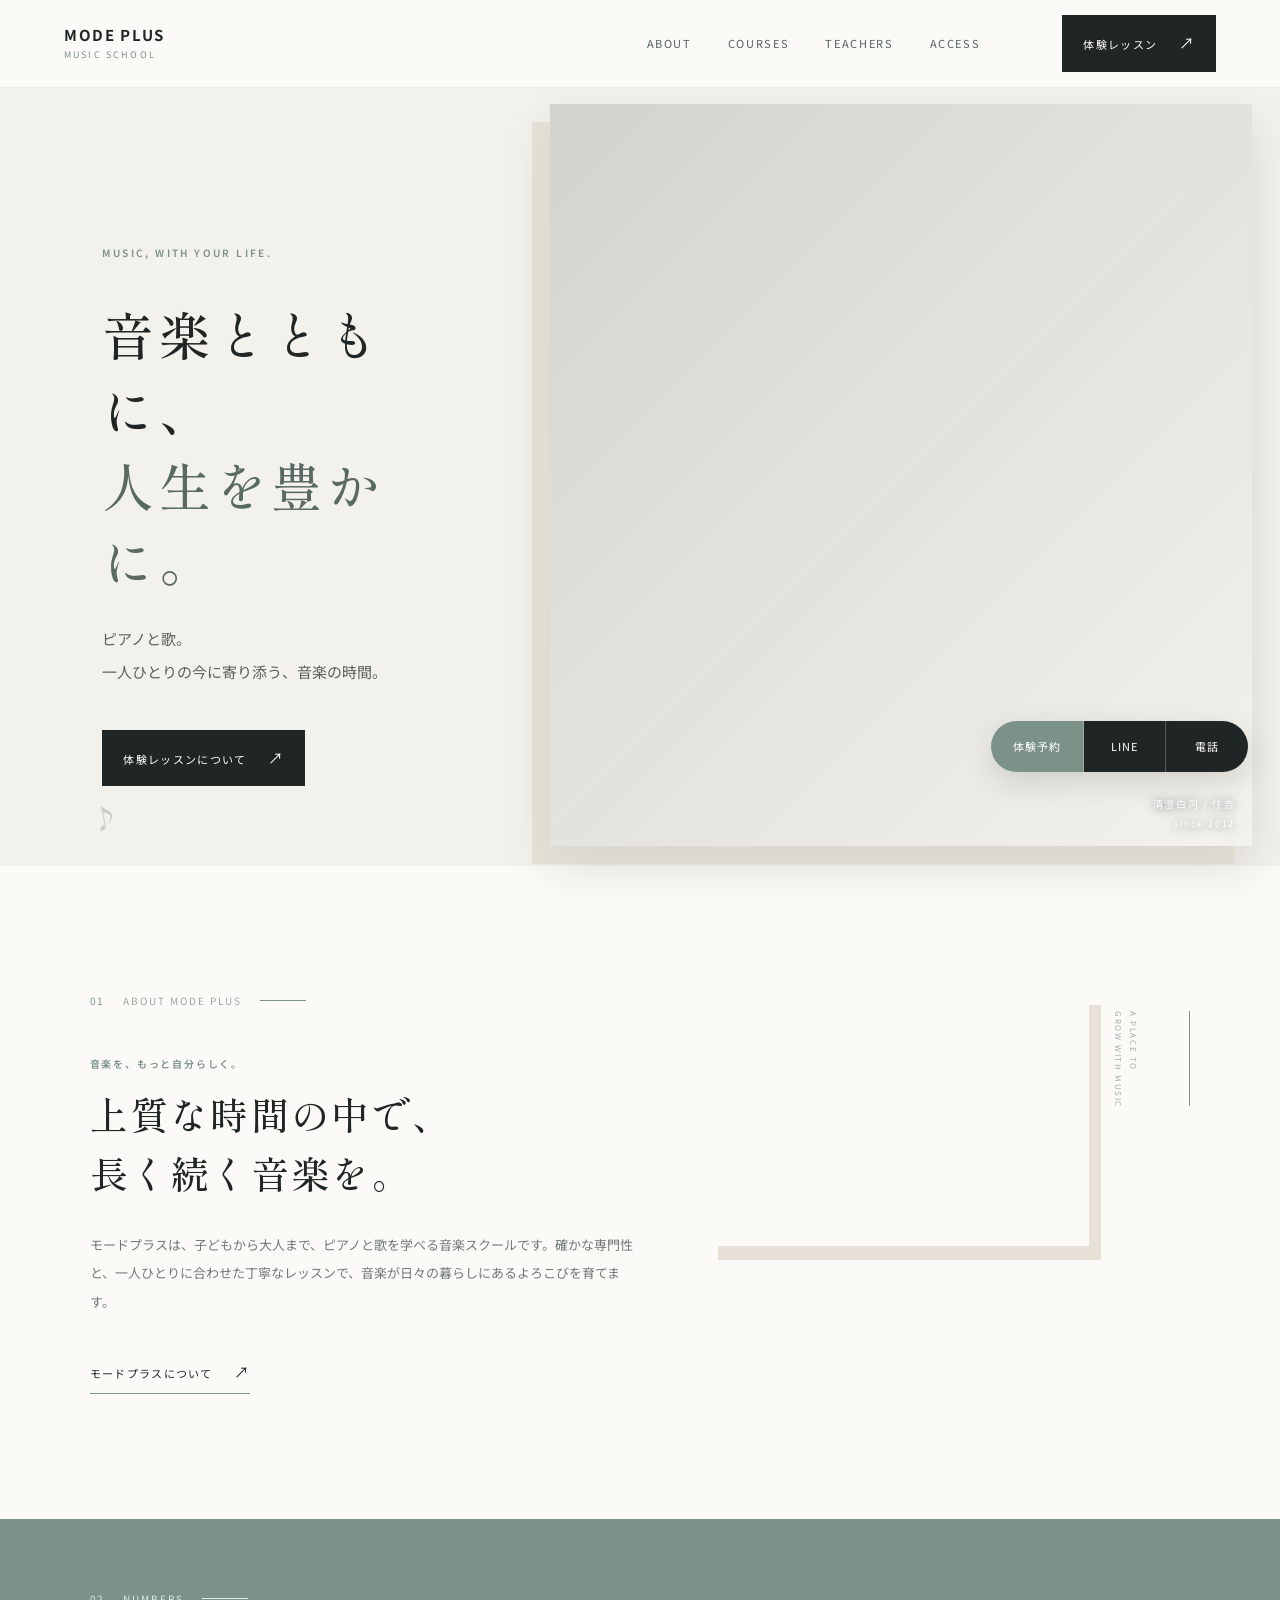
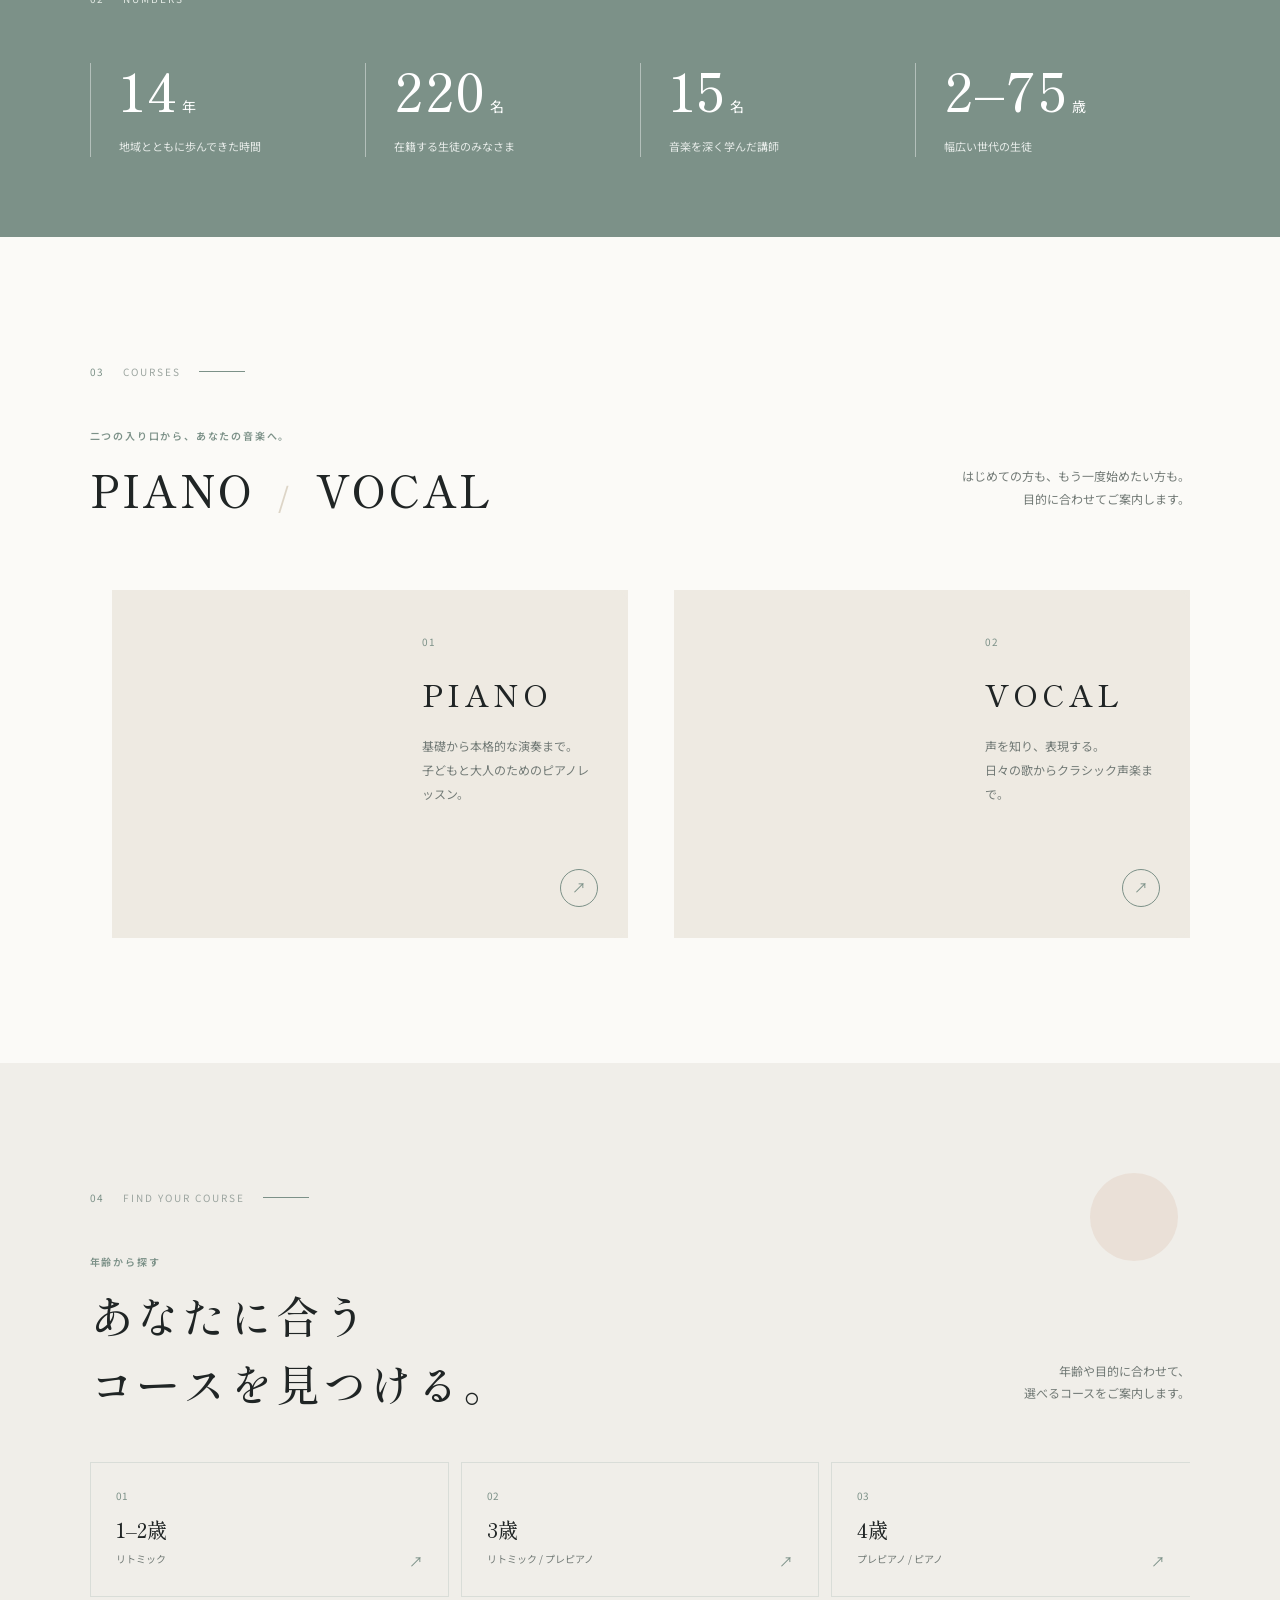
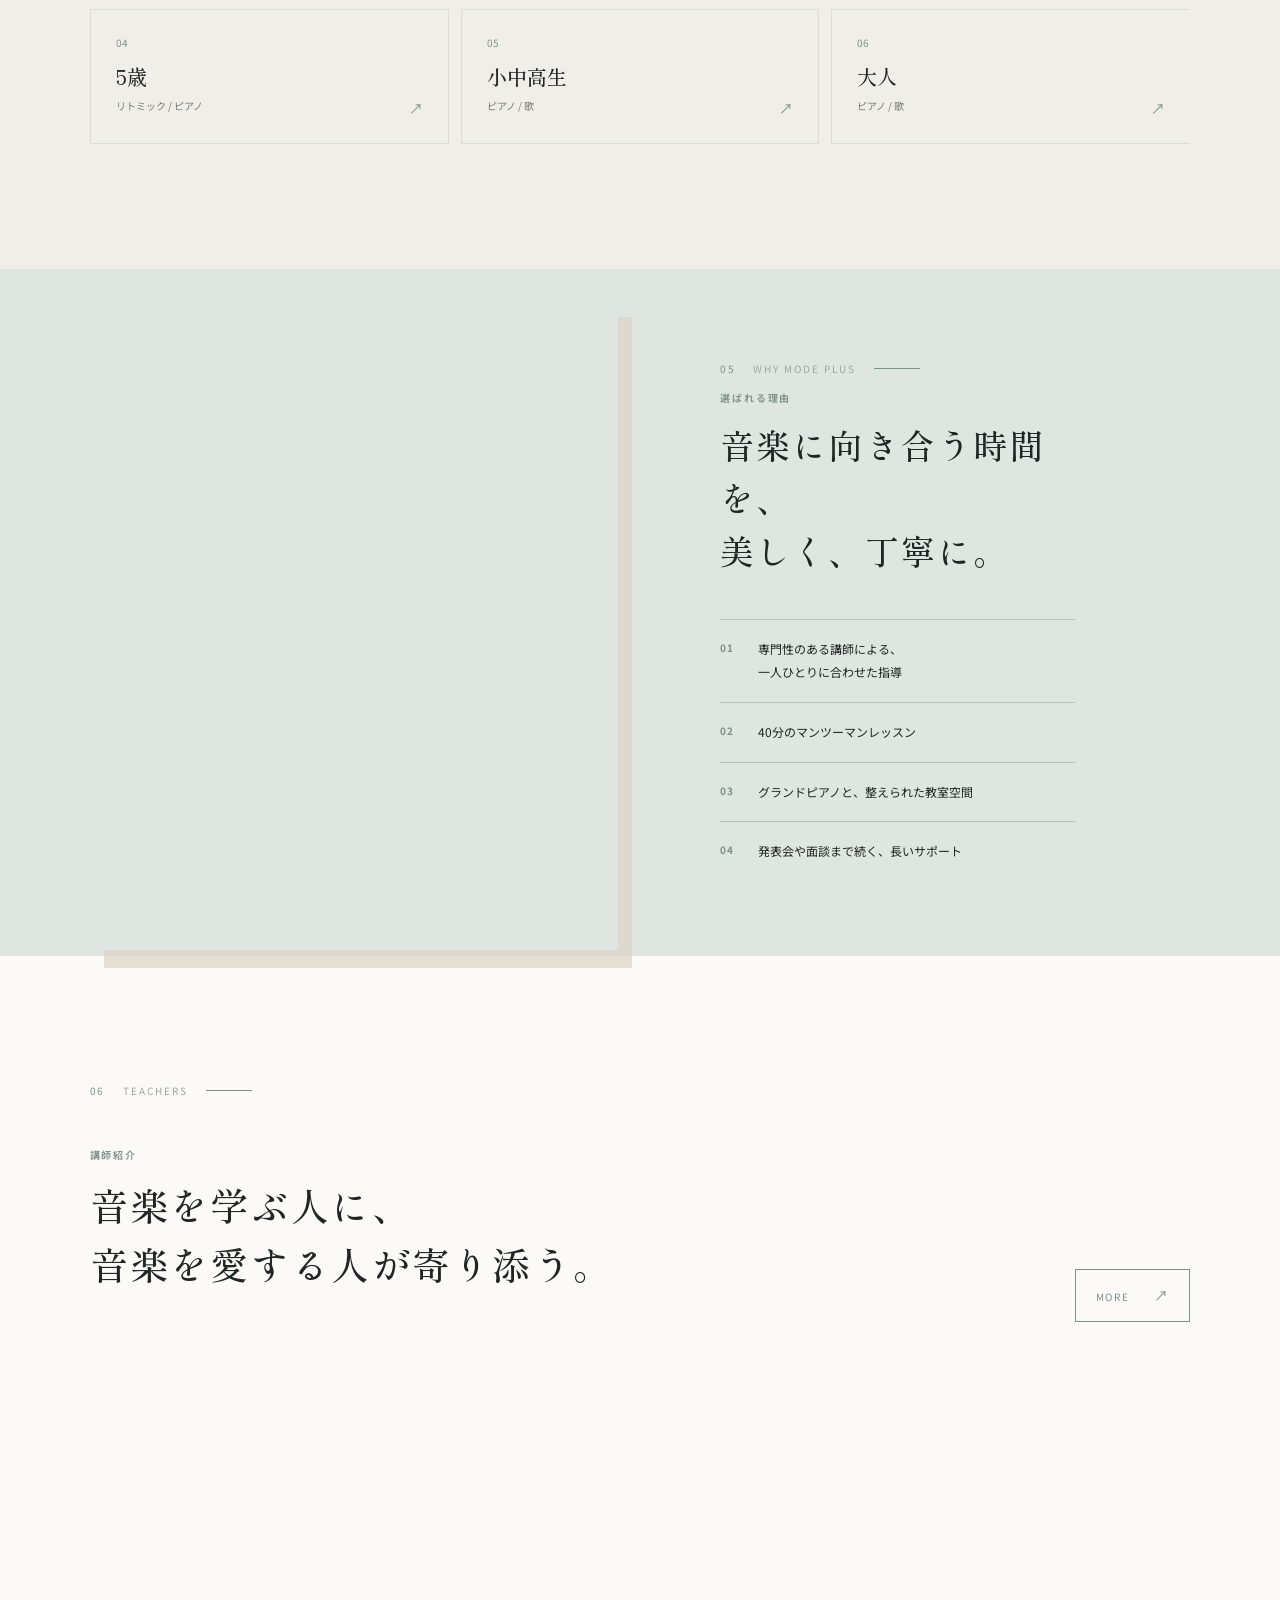
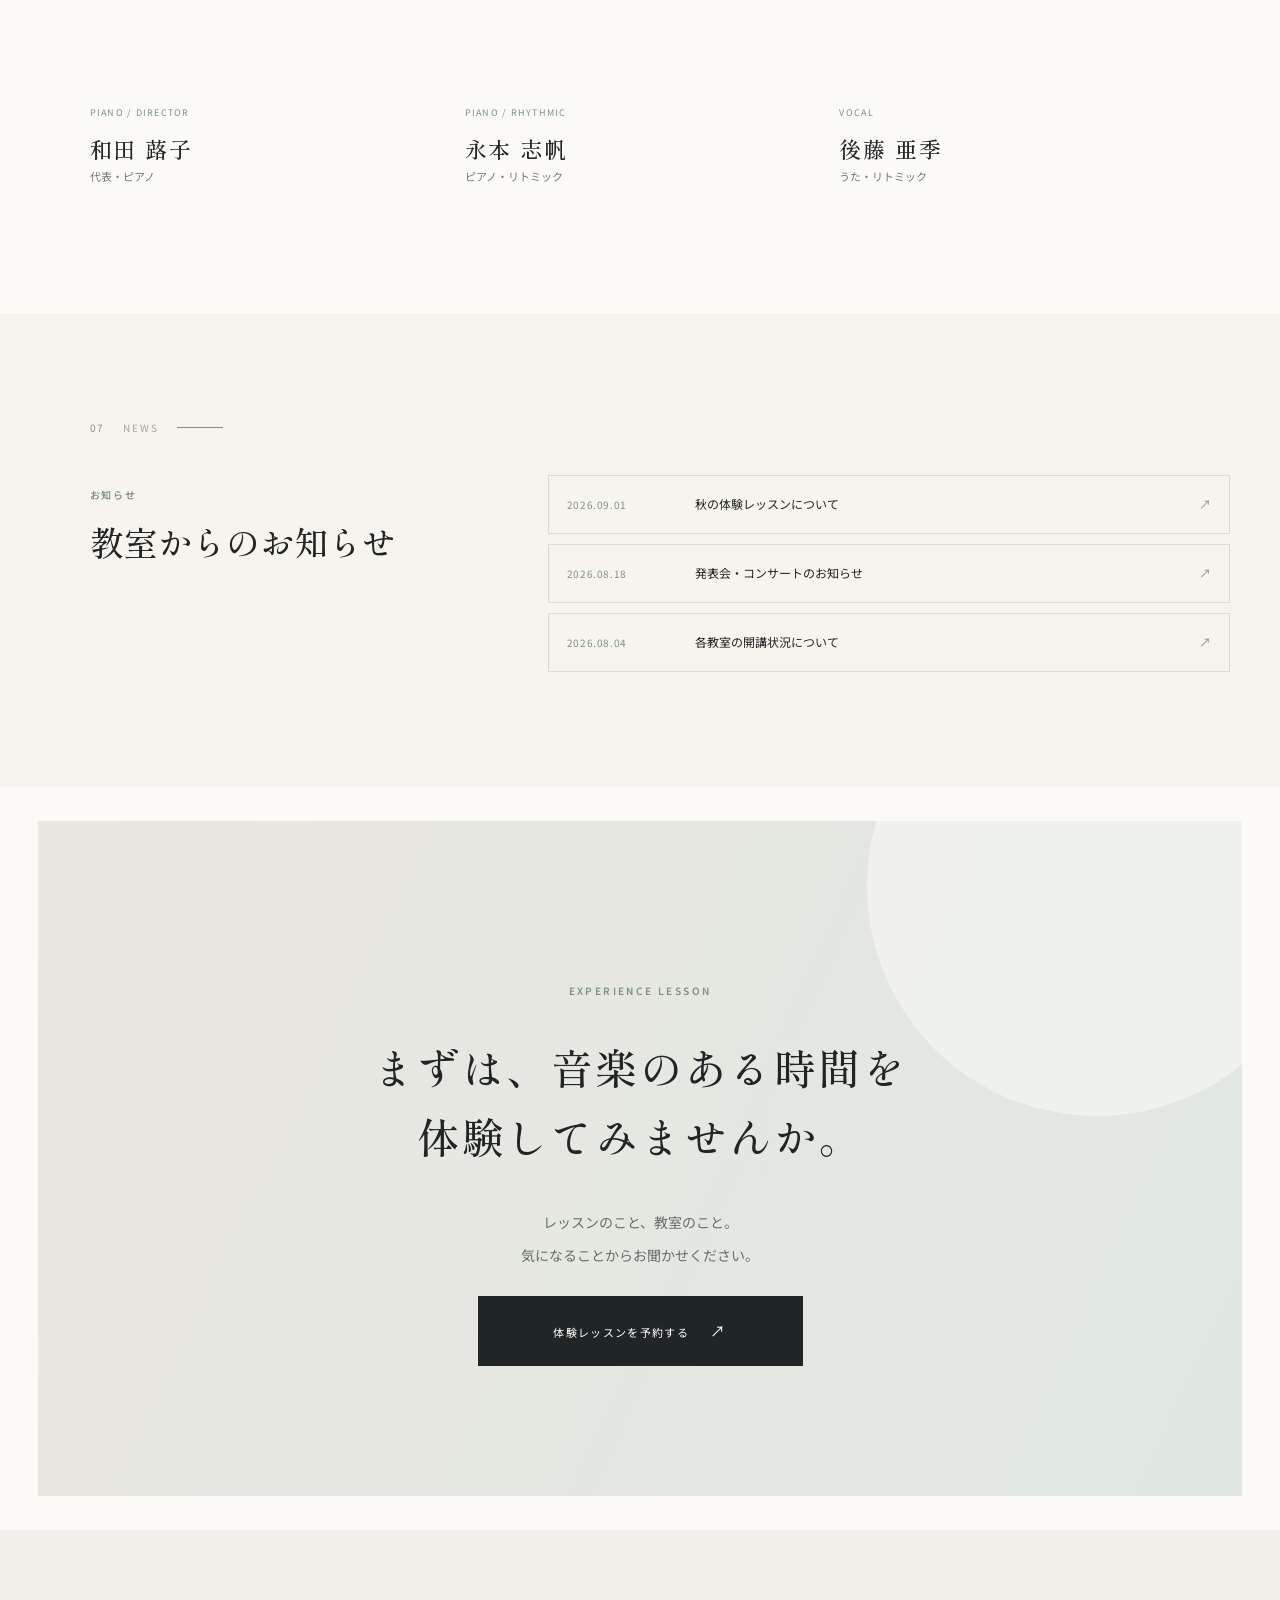
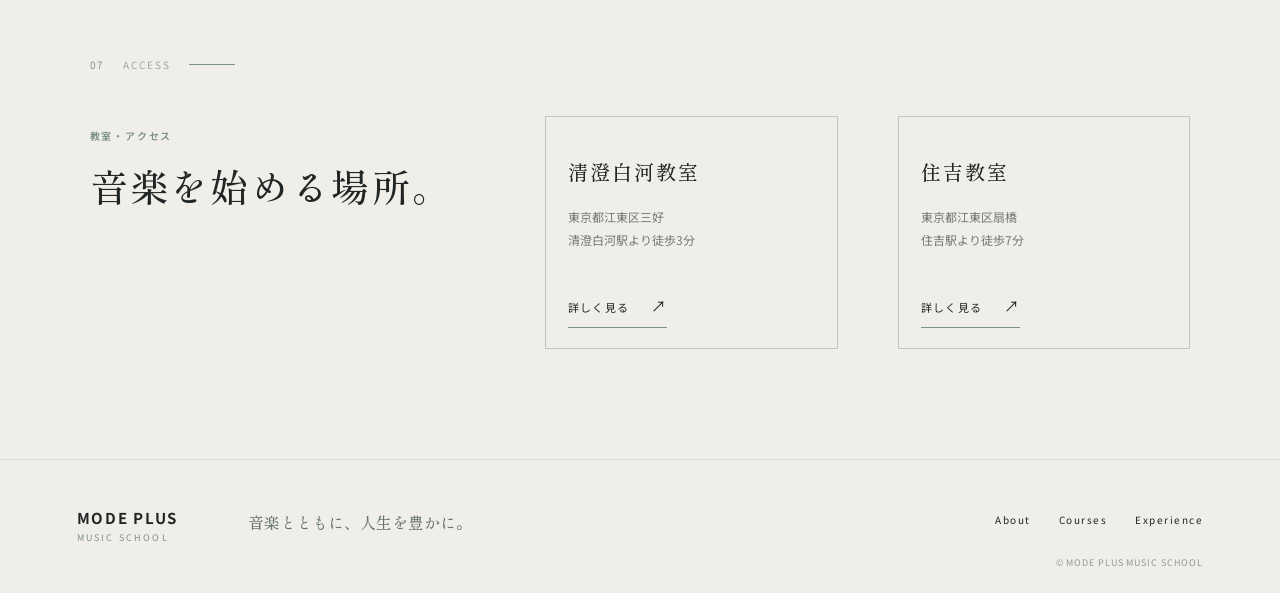
==== index.html @ 0d69c198 "Add GitHub Pages files" ====
<!doctype html>
<html lang="ja">
<head>
  <meta charset="UTF-8" />
  <meta name="viewport" content="width=device-width, initial-scale=1.0" />
  <title>MODE PLUS MUSIC SCHOOL</title>
  <meta name="description" content="清澄白河・住吉のモードプラスミュージックスクール。ピアノと歌を、一人ひとりに合わせたレッスンで。" />
  <link rel="preconnect" href="https://fonts.googleapis.com">
  <link rel="preconnect" href="https://fonts.gstatic.com" crossorigin>
  <link href="https://fonts.googleapis.com/css2?family=Noto+Sans+JP:wght@400;500;600;700&family=Shippori+Mincho:wght@500;600&display=swap" rel="stylesheet">
  <link rel="stylesheet" href="styles.css" />
  <style>
    .intro{display:grid;grid-template-columns:minmax(0,1fr) minmax(420px,500px);column-gap:clamp(24px,3vw,56px);align-items:start}
    .intro .section-label{grid-column:1;grid-row:1}
    .intro .intro-content{grid-column:1;grid-row:2;margin:34px 0 0;padding:0;max-width:760px}
    .intro .intro-aside{grid-column:2;grid-row:1 / span 2;display:flex;align-items:flex-start;justify-content:flex-end;padding-top:0;min-width:0}
    .intro-image{width:100%;height:auto;aspect-ratio:3/2;min-width:0;flex:0 1 auto}
    @media (min-width:901px) and (max-width:1400px){
      .site-header{padding-left:5vw;padding-right:5vw}
      .section{padding-left:7vw;padding-right:7vw}
      .intro{grid-template-columns:minmax(0,1fr) minmax(360px,44%);column-gap:30px}
      .intro .intro-content{max-width:650px}
      .intro-image{width:100%;}
      .intro .vertical-text{font-size:8px}
    }
    .course-card:after{display:block}
    .course-card .course-image{box-shadow:none}
    .experience{margin:34px 3vw;min-height:590px;padding:150px 30px 130px;background:linear-gradient(115deg,#e9e7df 0%,#e1e8e3 100%);display:flex;align-items:center;justify-content:center;text-align:center}
    .experience:before{width:460px;height:460px;right:-85px;top:-165px;background:rgba(255,255,255,.42)}
    .experience-inner{max-width:760px;width:100%}
    .experience h2{font-size:42px;line-height:1.65;margin:32px 0 36px}
    .experience p:not(.eyebrow){font-size:14px;line-height:2.3;margin-bottom:25px}
    .experience .button{padding:20px 31px;min-width:325px}
    .floating-cta{bottom:128px}
    @media (min-width:768px) and (max-width:1024px){
      .site-header{height:78px;padding:0 4vw;gap:3vw}.main-nav{gap:20px}.header-cta{padding:11px 15px;margin-left:8px}
      .hero{min-height:570px;grid-template-columns:45% 55%}.hero-copy{padding:110px 6vw 70px}.hero h1{font-size:42px}.hero-image{min-height:570px;margin:14px 2vw 14px 0}
      .section{padding:95px 6vw}.intro{grid-template-columns:minmax(0,1fr) minmax(300px,42%);column-gap:25px}.intro .intro-content{margin-top:28px}.intro-image{width:100%;height:auto;aspect-ratio:3/2}.intro .vertical-text{display:none}
      .number-grid{grid-template-columns:repeat(4,1fr);gap:12px}.number-grid>div{padding-left:15px}.number-grid strong{font-size:42px}
      .section-heading h2{font-size:38px}.course-card{grid-template-columns:53% 47%;min-height:300px}.course-info{padding:28px 22px}.course-info h3{font-size:26px}.course-info p{font-size:11px}
      .age-grid{grid-template-columns:repeat(3,1fr)}.reasons{grid-template-columns:46% 54%}.reason-image{min-height:520px}.reason-copy{padding:70px 6vw}.reason-copy h2{font-size:29px}
      .teacher-grid{gap:16px}.teacher-card .teacher-portrait{height:235px}.teacher-card h3{font-size:19px}.news-grid{grid-template-columns:35% 65%}
      .experience{margin:28px 3vw;min-height:480px;padding:110px 25px}.experience h2{font-size:34px}.access-grid{grid-template-columns:1.1fr 1fr 1fr;gap:25px}.footer{padding:42px 5vw;gap:35px}
      .floating-cta{bottom:128px;right:20px}
    }
    @media (max-width:767px){
      body{font-size:13px}.site-header{height:70px;padding:0 5vw}.main-nav{display:none}.header-cta{margin-left:auto;padding:10px 13px;font-size:10px}.brand-main{font-size:13px}.brand-sub{font-size:8px}
      .hero{display:flex;flex-direction:column;min-height:0}.hero-copy{padding:72px 8vw 58px;order:1}.hero h1{font-size:38px;margin:26px 0 20px}.hero-lead{font-size:13px;margin-bottom:30px}.hero-image{order:2;min-height:370px;margin:0 5vw 5vw}.hero-note{right:8vw;bottom:30px}
      .section{padding:78px 8vw}.section-label{font-size:9px;gap:12px}.section-label:after{width:30px}.intro{display:block}.intro .section-label{margin-bottom:30px}.intro .intro-content{margin:0;padding:0}.intro h2,.section-heading h2,.reason-copy h2,.access h2{font-size:30px}.intro-aside{display:block!important;margin-top:42px;padding:0!important}.intro-image{width:100%;height:auto;aspect-ratio:3/2;min-width:0}.intro .vertical-text,.intro .line{display:none}
      .numbers{padding-top:58px;padding-bottom:62px}.number-grid{grid-template-columns:repeat(2,1fr);gap:28px 10px;margin-top:38px}.number-grid>div{padding-left:14px}.number-grid strong{font-size:37px}.number-grid span{font-size:10px;margin-top:9px}
      .section-heading{display:block;margin:28px 0 32px}.section-heading h2{font-size:34px}.heading-note{text-align:left;margin-top:20px}.course-grid{display:block}.course-card{grid-template-columns:52% 48%;min-height:260px;margin-bottom:28px}.course-info{padding:23px 17px}.course-info h3{font-size:22px;margin:12px 0}.course-info p{font-size:10px;line-height:1.8}.circle-arrow{width:32px;height:32px;line-height:29px;bottom:20px;right:16px}
      .age-grid{grid-template-columns:repeat(2,1fr);gap:0}.age-grid a{min-height:120px;padding:18px 16px}.age-grid a:nth-child(3n){border-right:1px solid var(--line)}.age-grid a:nth-child(2n){border-right:0}.age-grid b{font-size:17px}.age:before{right:8vw;top:100px;width:55px;height:55px}
      .reasons{display:flex;flex-direction:column}.reason-image{min-height:300px;order:1;margin:0}.reason-copy{order:2;padding:65px 8vw}.reason-copy h2{font-size:29px}.reason-copy li{gap:15px;font-size:11px}
      .teacher-heading{display:block;margin-top:28px}.teacher-heading h2{font-size:30px;margin:10px 0 22px}.more-button{display:inline-block}.teacher-grid{grid-template-columns:1fr;gap:30px;margin-top:32px}.teacher-card .teacher-portrait{height:300px}.teacher-card h3{font-size:20px}
      .news{padding-top:75px;padding-bottom:75px}.news-grid{display:block;margin-top:28px}.news h2{font-size:29px}.news-list{margin-top:28px}.news-list a{grid-template-columns:86px 1fr 20px;padding:14px 0;font-size:11px}.experience{margin:22px 5vw;min-height:460px;padding:90px 20px}.experience h2{font-size:29px;line-height:1.6}.experience p:not(.eyebrow){font-size:12px}.experience .button{min-width:0;width:100%;padding:17px 18px}
      .access-grid{display:block;margin-top:30px}.location{margin-top:14px;padding:17px}.footer{display:block;padding:38px 8vw 70px}.footer-copy{margin-top:22px}.footer-links{margin:28px 0 0;gap:20px}.footer small{right:auto;left:8vw;bottom:25px}.floating-cta{right:12px;bottom:112px}.floating-cta a{padding:12px 14px;min-width:65px;font-size:10px}
    }
    @media (min-width:768px) and (max-width:1024px){
      .hero{display:block;min-height:0;background:var(--cream)}
      .hero-copy{max-width:760px;margin:0 auto;padding:100px 9vw 65px}
      .hero h1{font-size:48px;line-height:1.5}
      .hero-lead{font-size:15px}
      .hero-image{min-height:430px;height:430px;margin:0 5vw 5vw}
      .hero-note{right:8vw;bottom:38px}
    }
  </style>
</head>
<body>
  <header class="site-header">
    <a class="brand" href="#top" aria-label="MODE PLUS MUSIC SCHOOL トップ">
      <span class="brand-main">MODE PLUS</span><span class="brand-sub">MUSIC SCHOOL</span>
    </a>
    <nav class="main-nav" aria-label="メインナビゲーション">
      <a href="#about">About</a><a href="#courses">Courses</a><a href="#teachers">Teachers</a><a href="#access">Access</a>
    </nav>
    <a class="header-cta" href="#experience">体験レッスン <span>↗</span></a>
  </header>

  <main id="top">
    <section class="hero">
      <div class="hero-copy">
        <p class="eyebrow">MUSIC, WITH YOUR LIFE.</p>
        <h1>音楽とともに、<br><em>人生を豊かに。</em></h1>
        <p class="hero-lead">ピアノと歌。<br>一人ひとりの今に寄り添う、音楽の時間。</p>
        <a class="button button-dark" href="#experience">体験レッスンについて <span>↗</span></a>
      </div>
      <div class="hero-image image-hero" role="img" aria-label="ピアノのある音楽教室"></div>
      <div class="hero-note">清澄白河 / 住吉<br><span>since 2012</span></div>
    </section>

    <section class="intro section" id="about">
      <div class="section-label">01 <span>ABOUT MODE PLUS</span></div>
      <div class="intro-content">
        <p class="kicker">音楽を、もっと自分らしく。</p>
        <h2>上質な時間の中で、<br>長く続く音楽を。</h2>
        <p class="body-copy">モードプラスは、子どもから大人まで、ピアノと歌を学べる音楽スクールです。確かな専門性と、一人ひとりに合わせた丁寧なレッスンで、音楽が日々の暮らしにあるよろこびを育てます。</p>
        <a class="text-link" href="#about">モードプラスについて <span>↗</span></a>
      </div>
      <div class="intro-aside"><div class="intro-image" role="img" aria-label="音楽教室のピアノ"></div><span class="vertical-text">A PLACE TO<br>GROW WITH MUSIC</span><span class="line"></span></div>
    </section>

    <section class="numbers section">
      <div class="section-label">02 <span>NUMBERS</span></div>
      <div class="number-grid">
        <div><strong>14<small>年</small></strong><span>地域とともに歩んできた時間</span></div>
        <div><strong>220<small>名</small></strong><span>在籍する生徒のみなさま</span></div>
        <div><strong>15<small>名</small></strong><span>音楽を深く学んだ講師</span></div>
        <div><strong>2–75<small>歳</small></strong><span>幅広い世代の生徒</span></div>
      </div>
    </section>

    <section class="courses section" id="courses">
      <div class="section-label">03 <span>COURSES</span></div>
      <div class="section-heading"><div><p class="kicker">二つの入り口から、あなたの音楽へ。</p><h2>PIANO <i>/</i> VOCAL</h2></div><p class="heading-note">はじめての方も、もう一度始めたい方も。<br>目的に合わせてご案内します。</p></div>
      <div class="course-grid">
        <a class="course-card piano" href="#courses"><div class="course-image image-piano"></div><div class="course-info"><span class="course-number">01</span><h3>PIANO</h3><p>基礎から本格的な演奏まで。<br>子どもと大人のためのピアノレッスン。</p><span class="circle-arrow">↗</span></div></a>
        <a class="course-card vocal" href="#courses"><div class="course-image image-vocal"></div><div class="course-info"><span class="course-number">02</span><h3>VOCAL</h3><p>声を知り、表現する。<br>日々の歌からクラシック声楽まで。</p><span class="circle-arrow">↗</span></div></a>
      </div>
    </section>

    <section class="age section">
      <div class="section-label">04 <span>FIND YOUR COURSE</span></div>
      <div class="section-heading"><div><p class="kicker">年齢から探す</p><h2>あなたに合う<br>コースを見つける。</h2></div><p class="heading-note">年齢や目的に合わせて、<br>選べるコースをご案内します。</p></div>
      <div class="age-grid"><a href="#courses"><span>01</span><b>1–2歳</b><small>リトミック</small><i>↗</i></a><a href="#courses"><span>02</span><b>3歳</b><small>リトミック / プレピアノ</small><i>↗</i></a><a href="#courses"><span>03</span><b>4歳</b><small>プレピアノ / ピアノ</small><i>↗</i></a><a href="#courses"><span>04</span><b>5歳</b><small>リトミック / ピアノ</small><i>↗</i></a><a href="#courses"><span>05</span><b>小中高生</b><small>ピアノ / 歌</small><i>↗</i></a><a href="#courses"><span>06</span><b>大人</b><small>ピアノ / 歌</small><i>↗</i></a></div>
    </section>

    <section class="reasons section">
      <div class="reason-image image-room"></div><div class="reason-copy"><div class="section-label">05 <span>WHY MODE PLUS</span></div><p class="kicker">選ばれる理由</p><h2>音楽に向き合う時間を、<br>美しく、丁寧に。</h2><ul><li><b>01</b><span>専門性のある講師による、<br>一人ひとりに合わせた指導</span></li><li><b>02</b><span>40分のマンツーマンレッスン</span></li><li><b>03</b><span>グランドピアノと、整えられた教室空間</span></li><li><b>04</b><span>発表会や面談まで続く、長いサポート</span></li></ul></div>
    </section>

    <section class="voices section" id="teachers"><div class="section-label">06 <span>TEACHERS</span></div><div class="teacher-heading"><div><p class="kicker">講師紹介</p><h2>音楽を学ぶ人に、<br>音楽を愛する人が寄り添う。</h2></div><a class="more-button" href="#teachers">MORE <span>↗</span></a></div><div class="teacher-grid"><article class="teacher-card"><div class="teacher-portrait teacher-one"></div><small>PIANO / DIRECTOR</small><h3>和田 蕗子</h3><p>代表・ピアノ</p></article><article class="teacher-card"><div class="teacher-portrait teacher-two"></div><small>PIANO / RHYTHMIC</small><h3>永本 志帆</h3><p>ピアノ・リトミック</p></article><article class="teacher-card"><div class="teacher-portrait teacher-three"></div><small>VOCAL</small><h3>後藤 亜季</h3><p>うた・リトミック</p></article></div></section>

    <section class="news section"><div class="section-label">07 <span>NEWS</span></div><div class="news-grid"><div><p class="kicker">お知らせ</p><h2>教室からのお知らせ</h2></div><div class="news-list"><a href="#news"><time>2026.09.01</time><span>秋の体験レッスンについて</span><b>↗</b></a><a href="#news"><time>2026.08.18</time><span>発表会・コンサートのお知らせ</span><b>↗</b></a><a href="#news"><time>2026.08.04</time><span>各教室の開講状況について</span><b>↗</b></a></div></div></section>

    <section class="experience" id="experience"><div class="experience-inner"><p class="eyebrow">EXPERIENCE LESSON</p><h2>まずは、音楽のある時間を<br>体験してみませんか。</h2><p>レッスンのこと、教室のこと。<br>気になることからお聞かせください。</p><a class="button button-dark" href="#experience">体験レッスンを予約する <span>↗</span></a></div></section>

    <section class="access section" id="access"><div class="section-label">07 <span>ACCESS</span></div><div class="access-grid"><div><p class="kicker">教室・アクセス</p><h2>音楽を始める場所。</h2></div><div class="location"><h3>清澄白河教室</h3><p>東京都江東区三好<br>清澄白河駅より徒歩3分</p><a class="text-link" href="#access">詳しく見る <span>↗</span></a></div><div class="location"><h3>住吉教室</h3><p>東京都江東区扇橋<br>住吉駅より徒歩7分</p><a class="text-link" href="#access">詳しく見る <span>↗</span></a></div></div></section>
  </main>
  <div class="floating-cta"><a href="#experience">体験予約</a><a href="#experience">LINE</a><a href="#access">電話</a></div>
  <footer class="footer"><div class="brand"><span class="brand-main">MODE PLUS</span><span class="brand-sub">MUSIC SCHOOL</span></div><div class="footer-copy">音楽とともに、人生を豊かに。</div><div class="footer-links"><a href="#about">About</a><a href="#courses">Courses</a><a href="#experience">Experience</a></div><small>© MODE PLUS MUSIC SCHOOL</small></footer>
</body>
</html>
---- styles.css ----
:root{--ink:#202525;--muted:#727a76;--sage:#7c9188;--cream:#f3f1ec;--sand:#ddd5c7;--line:#d9ddd8;--serif:'Shippori Mincho',serif;--sans:'Noto Sans JP',sans-serif}*{box-sizing:border-box}html{scroll-behavior:smooth}body{margin:0;color:var(--ink);font-family:var(--sans);font-size:14px;line-height:1.9;background:#fbfaf7}a{color:inherit;text-decoration:none}.site-header{height:88px;padding:0 6vw;display:flex;align-items:center;gap:5vw;background:#fbfaf7;border-bottom:1px solid rgba(32,37,37,.08);position:relative;z-index:2}.brand{display:flex;flex-direction:column;line-height:1.1;letter-spacing:.12em}.brand-main{font-size:15px;font-weight:700}.brand-sub{font-size:9px;letter-spacing:.24em;color:var(--sage);margin-top:6px}.main-nav{display:flex;gap:36px;margin-left:auto;color:#56615c;font-size:11px;letter-spacing:.15em;text-transform:uppercase}.header-cta,.button{padding:13px 20px;border:1px solid var(--ink);font-size:11px;letter-spacing:.12em;transition:.3s}.header-cta{margin-left:18px;background:var(--ink);color:#fff}.header-cta span,.button span,.text-link span{margin-left:18px;font-size:15px}.header-cta:hover,.button-dark:hover{background:var(--sage);border-color:var(--sage)}.hero{min-height:680px;display:grid;grid-template-columns:43% 57%;position:relative;background:var(--cream)}.hero-copy{padding:145px 8vw 80px}.eyebrow,.kicker{font-size:10px;letter-spacing:.24em;color:var(--sage);font-weight:600}.hero h1{font:500 52px/1.45 var(--serif);letter-spacing:.08em;margin:34px 0 24px}.hero h1 em{font-style:normal;color:#596a62}.hero-lead{font-size:15px;line-height:2.2;color:#59615d;margin-bottom:42px}.button-dark{display:inline-block;background:var(--ink);color:#fff}.hero-image{min-height:680px}.image-hero{background:linear-gradient(135deg,rgba(65,74,70,.18),rgba(255,255,255,.05)),url('https://images.unsplash.com/photo-1520523839897-bd0b52f945a0?auto=format&fit=crop&w=1400&q=85') center/cover}.hero-note{position:absolute;right:3.5vw;bottom:34px;color:#fff;font-size:10px;letter-spacing:.16em;text-align:right;text-shadow:0 1px 10px #555}.hero-note span{font-size:9px;letter-spacing:.2em}.section{padding:125px 10vw}.section-label{font-size:10px;color:var(--sage);letter-spacing:.15em;display:flex;align-items:center;gap:18px}.section-label:after{content:'';width:46px;height:1px;background:var(--sage);display:inline-block}.section-label span{color:#9da6a1;letter-spacing:.2em}.intro{display:grid;grid-template-columns:22% 58% 20%;background:#fbfaf7}.intro-content{padding:34px 0 10px}.intro h2,.section-heading h2,.reason-copy h2,.people-grid h2,.access h2{font:500 38px/1.55 var(--serif);letter-spacing:.06em;margin:12px 0 28px}.body-copy{max-width:550px;color:var(--muted);font-size:13px;line-height:2.2}.text-link{display:inline-block;margin-top:28px;font-size:11px;letter-spacing:.12em;border-bottom:1px solid var(--sage);padding-bottom:7px}.intro-aside{display:flex;justify-content:flex-end;align-items:flex-end}.vertical-text{writing-mode:vertical-rl;letter-spacing:.2em;font-size:9px;color:#a3ada7}.line{height:100px;border-left:1px solid var(--sage);margin-left:26px}.numbers{background:var(--sage);color:#fff;padding-top:70px;padding-bottom:80px}.numbers .section-label,.numbers .section-label span{color:#e2e9e4}.numbers .section-label:after{background:#e2e9e4}.number-grid{display:grid;grid-template-columns:repeat(4,1fr);margin-top:55px}.number-grid>div{padding-left:28px;border-left:1px solid rgba(255,255,255,.42)}.number-grid strong{font:500 53px/1 var(--serif);letter-spacing:.04em}.number-grid small{font:400 14px var(--sans);margin-left:4px}.number-grid span{display:block;color:#e6ebe8;font-size:11px;margin-top:16px}.courses{background:#fbfaf7}.section-heading{display:flex;justify-content:space-between;align-items:end;margin:35px 0 45px}.section-heading h2{font-size:44px;margin:10px 0 0}.section-heading h2 i{font:400 28px var(--sans);color:var(--sand);padding:0 10px}.heading-note{color:var(--muted);font-size:12px;text-align:right}.course-grid{display:grid;grid-template-columns:1fr 1fr;gap:24px}.course-card{background:#eeeae2;display:grid;grid-template-columns:56% 44%;min-height:340px;transition:transform .3s}.course-card:hover{transform:translateY(-5px)}.course-info{padding:37px 32px;position:relative}.course-number{font-size:10px;color:var(--sage);letter-spacing:.14em}.course-info h3{font:500 31px var(--serif);letter-spacing:.14em;margin:18px 0}.course-info p{font-size:12px;color:var(--muted);line-height:2}.circle-arrow{position:absolute;bottom:31px;right:30px;border:1px solid var(--sage);border-radius:50%;width:38px;height:38px;text-align:center;line-height:35px;color:var(--sage)}.image-piano{background:url('https://images.unsplash.com/photo-1520523839897-bd0b52f945a0?auto=format&fit=crop&w=900&q=80') center/cover}.image-vocal{background:url('https://images.unsplash.com/photo-1516280440614-37939bbacd81?auto=format&fit=crop&w=900&q=80') center/cover}.age{background:#f0eee9}.age-grid{display:grid;grid-template-columns:repeat(3,1fr);border-top:1px solid var(--line);margin-top:45px}.age-grid a{min-height:135px;padding:23px 25px;border-right:1px solid var(--line);border-bottom:1px solid var(--line);position:relative}.age-grid a:nth-child(3n){border-right:0}.age-grid span{font-size:10px;color:var(--sage);display:block}.age-grid b{display:block;font:500 20px var(--serif);margin-top:10px}.age-grid small{font-size:10px;color:var(--muted)}.age-grid i{font-style:normal;position:absolute;right:25px;bottom:22px;color:var(--sage)}.reasons{display:grid;grid-template-columns:48% 52%;padding:0;background:#dfe5e0}.reason-image{min-height:620px}.image-room{background:url('https://images.unsplash.com/photo-1520523839897-bd0b52f945a0?auto=format&fit=crop&w=1200&q=85') center/cover}.reason-copy{padding:90px 9vw 75px 8vw}.reason-copy h2{font-size:34px}.reason-copy ul{list-style:none;padding:0;margin:42px 0 0}.reason-copy li{display:flex;gap:24px;padding:18px 0;border-top:1px solid rgba(32,37,37,.18);font-size:12px}.reason-copy li b{color:var(--sage);font-size:10px;letter-spacing:.1em}.voices{background:#fbfaf7}.people-grid{display:grid;grid-template-columns:1.1fr .75fr 1fr;gap:45px;align-items:center;margin-top:43px}.teacher-portrait{height:320px;background:url('https://images.unsplash.com/photo-1551836022-d5d88e9218df?auto=format&fit=crop&w=700&q=80') center/cover;filter:saturate(.65)}.quote{border-left:1px solid var(--sand);padding-left:38px}.quote>span{font:70px var(--serif);color:var(--sand);line-height:.4}.quote p{font:500 20px/1.8 var(--serif)}.quote small{font-size:9px;letter-spacing:.15em;color:var(--sage)}.experience{background:var(--ink);color:#fff;text-align:center;padding:120px 20px}.experience-inner{max-width:700px;margin:auto}.experience h2{font:500 38px/1.6 var(--serif);letter-spacing:.06em;margin:25px 0}.experience p:not(.eyebrow){color:#cfd6d2;font-size:13px;line-height:2.2}.button-light{display:inline-block;color:#fff;border-color:#fff;margin-top:22px}.button-light:hover{background:#fff;color:var(--ink)}.access{background:#f0eee9;padding-bottom:110px}.access-grid{display:grid;grid-template-columns:1.35fr 1fr 1fr;gap:60px;margin-top:42px}.location{border-top:1px solid #bfc7c1;padding-top:20px}.location h3{font:500 20px var(--serif);letter-spacing:.1em}.location p{font-size:12px;color:var(--muted)}.footer{background:#f0eee9;border-top:1px solid var(--line);padding:50px 6vw;display:flex;align-items:flex-start;gap:70px;position:relative}.footer-copy{font:500 16px var(--serif);color:#65736c}.footer-links{margin-left:auto;display:flex;gap:28px;font-size:10px;letter-spacing:.15em}.footer small{position:absolute;bottom:22px;right:6vw;font-size:9px;color:#909995;letter-spacing:.1em}@media(max-width:900px){.main-nav{display:none}.hero{grid-template-columns:1fr}.hero-copy{padding:90px 8vw}.hero-image{min-height:440px}.number-grid,.course-grid,.people-grid,.access-grid{grid-template-columns:1fr 1fr}.intro{grid-template-columns:1fr}.intro-aside{display:none}.section{padding:90px 7vw}.reason-image{min-height:420px}.reasons{grid-template-columns:1fr}.reason-copy{padding:70px 9vw}.people-grid>div:first-child{grid-column:1/-1}.footer{gap:25px;flex-wrap:wrap}}
/* Softness inspired by Music Bloom: warm, welcoming details for families. */
.header-cta,.button{border-radius:2px}
.hero-copy:after{content:'♪';position:absolute;left:7vw;bottom:30px;color:rgba(124,145,136,.35);font:28px var(--serif);transform:rotate(-12deg)}
.kicker{letter-spacing:.18em}
.course-card{border-radius:2px;overflow:hidden}
.age{position:relative}
.age:before{content:'';position:absolute;right:8vw;top:110px;width:88px;height:88px;border-radius:50%;background:#e2cfc0;opacity:.45}
.age-grid a{transition:background .25s}
.age-grid a:hover{background:#e8e1d8}
.teacher-portrait{border-radius:2px}
.news{background:#f7f4ee;padding-top:105px;padding-bottom:105px}.news-grid{display:grid;grid-template-columns:38% 62%;gap:40px;margin-top:38px;align-items:start}.news h2{font:500 34px/1.5 var(--serif);margin:12px 0}.news-list{border-top:1px solid var(--line)}.news-list a{display:grid;grid-template-columns:110px 1fr 30px;align-items:center;gap:18px;padding:17px 0;border-bottom:1px solid var(--line);font-size:12px}.news-list time{font-size:10px;color:var(--sage);letter-spacing:.06em}.news-list b{font-weight:400;color:var(--sage);text-align:right}.experience{background:linear-gradient(135deg,#e7e4dc,#dfe7e1);color:var(--ink);position:relative;overflow:hidden}.experience:before{content:'';position:absolute;width:430px;height:430px;border-radius:50%;right:-95px;top:-170px;background:rgba(255,255,255,.36)}.experience-inner{position:relative;z-index:1}.experience h2{font-size:35px}.experience p:not(.eyebrow){color:#65706a}.experience .button-dark{background:var(--ink);color:#fff}.floating-cta{position:fixed;z-index:5;right:28px;bottom:24px;display:flex;box-shadow:0 10px 30px rgba(32,37,37,.15)}.floating-cta a{background:#202525;color:#fff;padding:12px 17px;font-size:10px;letter-spacing:.1em;border-right:1px solid rgba(255,255,255,.25)}.floating-cta a:first-child{background:#7c9188}.floating-cta a:last-child{border:0}
.teacher-heading{display:flex;justify-content:space-between;align-items:end;margin-top:35px}.teacher-heading h2{margin-bottom:0}.more-button{border:1px solid var(--sage);color:var(--sage);font-size:10px;letter-spacing:.18em;padding:12px 20px}.more-button span{margin-left:20px;font-size:14px}.teacher-grid{display:grid;grid-template-columns:repeat(3,1fr);gap:24px;margin-top:42px}.teacher-card{border-top:1px solid var(--line);padding-top:15px}.teacher-card .teacher-portrait{height:300px;border-radius:2px;margin-bottom:18px}.teacher-card small{font-size:9px;letter-spacing:.14em;color:var(--sage)}.teacher-card h3{font:500 22px var(--serif);margin:8px 0 0;letter-spacing:.08em}.teacher-card p{font-size:11px;color:var(--muted);margin:2px 0}.teacher-one{background:url('https://images.unsplash.com/photo-1551836022-d5d88e9218df?auto=format&fit=crop&w=700&q=80') center/cover;filter:saturate(.62)}.teacher-two{background:url('https://images.unsplash.com/photo-1524504388940-b1c1722653e1?auto=format&fit=crop&w=700&q=80') center/cover;filter:saturate(.62)}.teacher-three{background:url('https://images.unsplash.com/photo-1516280440614-37939bbacd81?auto=format&fit=crop&w=700&q=80') center/cover;filter:saturate(.62)}
.teacher-heading h2{font:500 38px/1.55 var(--serif);letter-spacing:.06em;margin:12px 0 28px}
.header-cta,.button,.more-button{border-radius:999px}.course-card,.teacher-portrait,.image-hero,.image-piano,.image-vocal,.image-room{border-radius:14px}.course-card{overflow:hidden}.age-grid{border:0;gap:12px}.age-grid a{border:1px solid var(--line);border-radius:12px}.reason-image{border-radius:0 14px 14px 0}.reason-copy{border-radius:0 14px 14px 0}.news-list{border-top:0}.news-list a{border:1px solid var(--line);border-radius:10px;margin-bottom:10px;padding-left:18px;padding-right:18px}.floating-cta{border-radius:999px;overflow:hidden}.experience{margin:0 3vw;border-radius:18px}.access{margin-top:0}.location{border:1px solid #bfc7c1;border-radius:12px;padding:20px 22px}.footer{margin-top:0}.teacher-card{border:0}.teacher-card .teacher-portrait{border-radius:14px}
.hero{overflow:visible}.hero-image{margin:5px 0 5px -1.2vw;border-radius:18px 0 0 18px;box-shadow:-18px 18px 0 rgba(221,213,199,.55),0 20px 45px rgba(32,37,37,.13);transform:translateY(-2px);position:relative;z-index:1}.hero-copy{position:relative;z-index:2}.course-card{position:relative;overflow:visible;background:transparent;min-height:370px}.course-card:after{content:'';position:absolute;inset:22px 0 0 22px;background:#eeeae2;border-radius:0 14px 14px 0;z-index:0}.course-card .course-image{margin:0 0 20px 0;border-radius:14px;position:relative;z-index:2;box-shadow:12px 16px 0 rgba(221,213,199,.75),0 14px 28px rgba(32,37,37,.1)}.course-card .course-info{z-index:1;background:#eeeae2;margin:22px 0 0 -1px;border-radius:0 14px 14px 0;padding-left:32px}.course-card:hover .course-image{transform:translate(-5px,-5px);transition:transform .3s}.course-card .course-image{transition:transform .3s}.reason-image{transform:translateY(12px);box-shadow:14px 18px 0 rgba(221,213,199,.7);z-index:1;position:relative}.reason-copy{position:relative;z-index:2}
.hero-image{margin:18px 2.2vw 18px 0;border-radius:18px 0 0 18px}.course-card .course-image{margin-right:10px;margin-bottom:28px}.reason-image{margin:18px 0 18px 0;border-radius:0 14px 14px 0}
.hero-image{border-radius:0}
.header-cta,.button,.more-button,.course-card,.course-card .course-image,.teacher-portrait,.image-hero,.image-piano,.image-vocal,.image-room,.age-grid a,.news-list a,.experience,.location,.floating-cta,.reason-image,.reason-copy{border-radius:0}.floating-cta{overflow:visible}.course-card{overflow:visible}
.course-card:after,.circle-arrow,.experience:before,.age:before{border-radius:0}.course-card .course-image,.teacher-card .teacher-portrait{border-radius:0}
.header-cta,.button,.more-button,.course-card,.course-card:after,.course-card .course-image,.teacher-portrait,.image-piano,.image-vocal,.image-room,.age-grid a,.news-list a,.experience,.location,.floating-cta,.reason-image,.reason-copy{border-radius:3px}.hero-image,.image-hero{border-radius:0}.circle-arrow{border-radius:50%}.age:before,.experience:before{border-radius:50%}
.header-cta,.button,.more-button,.course-card,.course-card:after,.course-card .course-image,.teacher-portrait,.image-piano,.image-vocal,.image-room,.age-grid a,.news-list a,.experience,.location,.reason-image,.reason-copy,.hero-image,.image-hero{border-radius:0}.floating-cta{border-radius:999px;overflow:hidden}.circle-arrow{border-radius:50%}.age:before,.experience:before{border-radius:50%}
.floating-cta a{padding:15px 22px;font-size:11px;min-width:82px;text-align:center}.floating-cta{right:32px;bottom:28px}
.intro{display:block}.intro .section-label{margin-bottom:38px}.intro .intro-content{margin-left:22%;padding:0}.intro .intro-aside{display:none}
.intro{display:grid;grid-template-columns:22% 50% 28%;align-items:start}.intro .section-label{margin-bottom:0}.intro .intro-content{margin-left:0;padding:0}.intro .intro-aside{display:flex;align-items:flex-start;justify-content:flex-end;gap:22px;padding-top:6px}.intro-image{width:230px;height:300px;background:url('https://images.unsplash.com/photo-1520523839897-bd0b52f945a0?auto=format&fit=crop&w=700&q=80') center/cover;box-shadow:12px 14px 0 rgba(221,213,199,.65)}.intro .vertical-text{margin-top:20px}.intro .line{margin-top:20px;height:95px}
.intro{display:grid;grid-template-columns:72% 28%;align-items:start}.intro .section-label{grid-column:1;grid-row:1}.intro .intro-content{grid-column:1;grid-row:2;margin:30px 0 0;padding:0}.intro .intro-aside{grid-column:2;grid-row:1 / span 2;display:flex;align-items:flex-start;justify-content:flex-end;padding-top:0}
.intro-image{width:290px;height:370px}
.intro-image{width:380px;height:255px}
.intro-image{width:460px;height:305px}
.intro-image{width:600px;height:400px}
.intro{grid-template-columns:minmax(0,1fr) 600px}.intro .intro-aside{min-width:600px}.intro-image{width:600px;height:400px;min-width:600px;flex:0 0 600px}
.intro{grid-template-columns:minmax(0,1fr) 500px}.intro .intro-aside{min-width:500px}.intro-image{width:500px;height:333px;min-width:500px;flex:0 0 500px}
.intro{column-gap:30px}
.intro{column-gap:0}
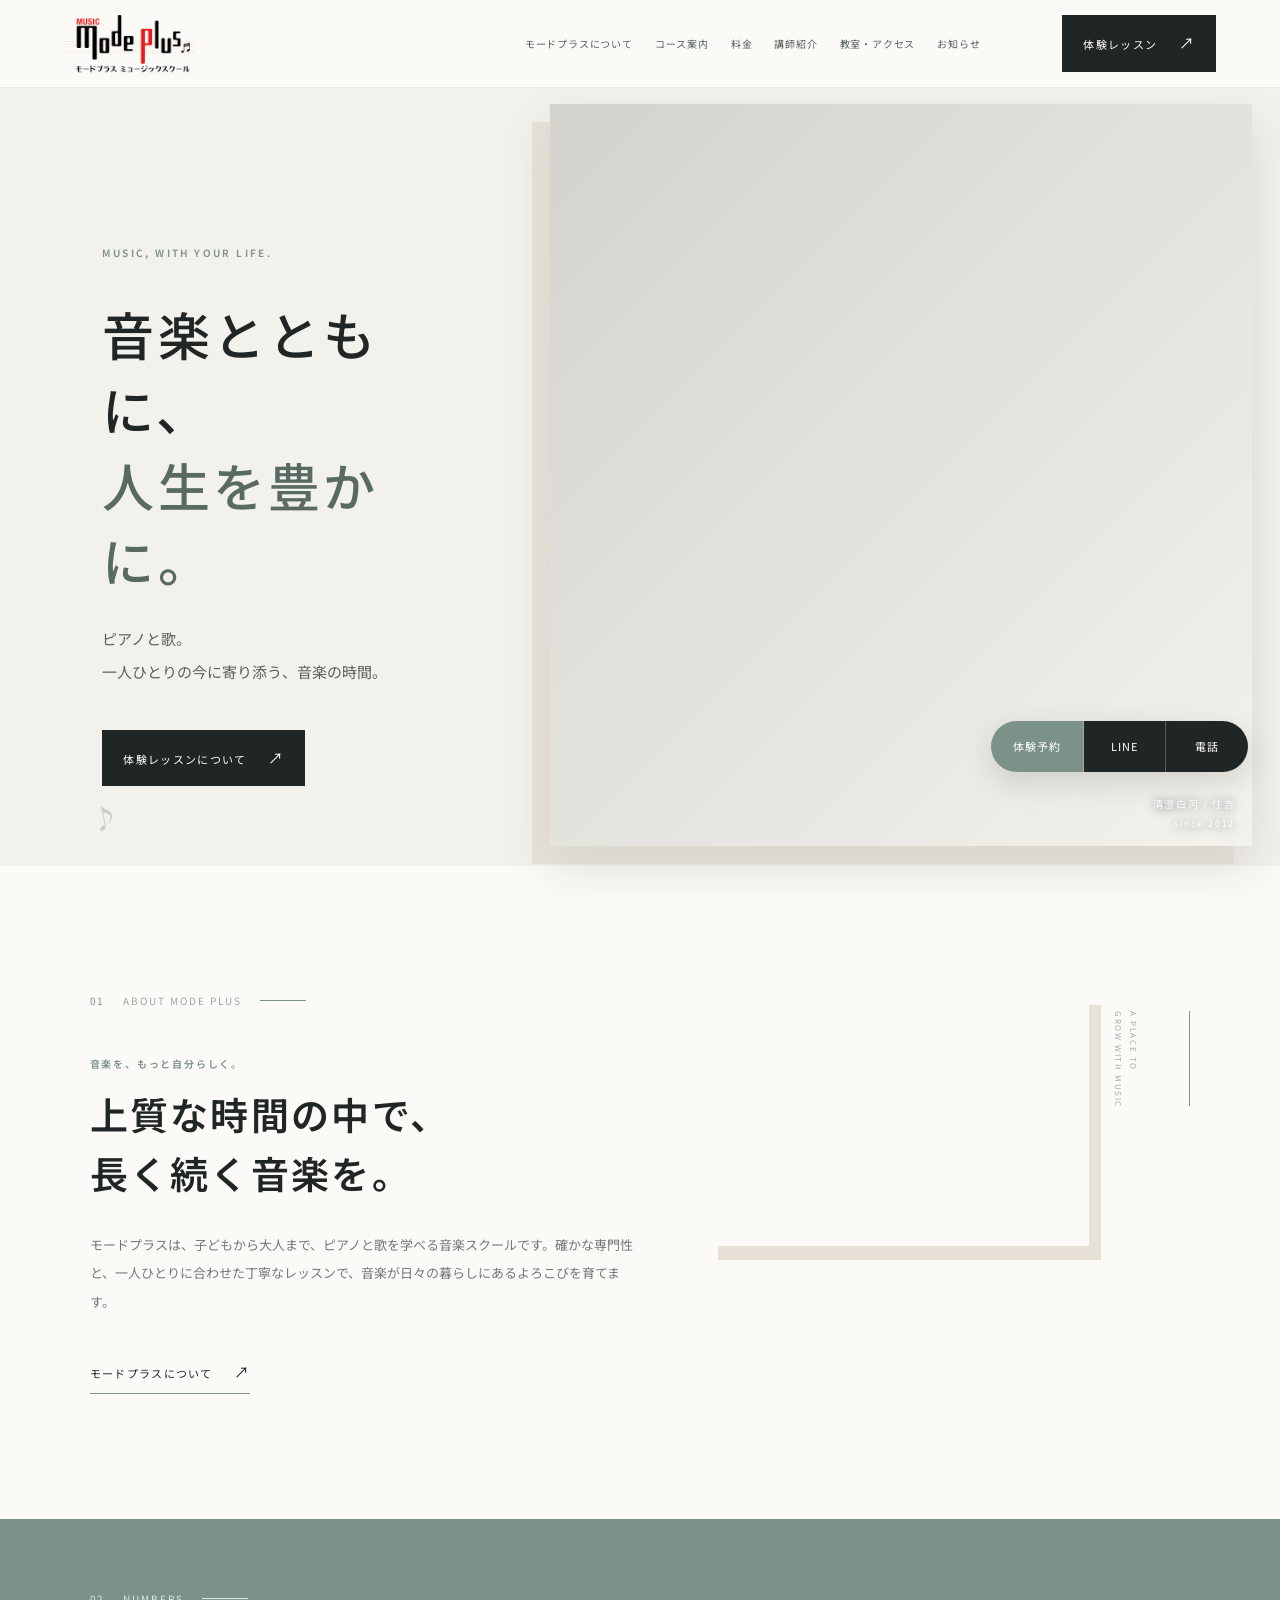
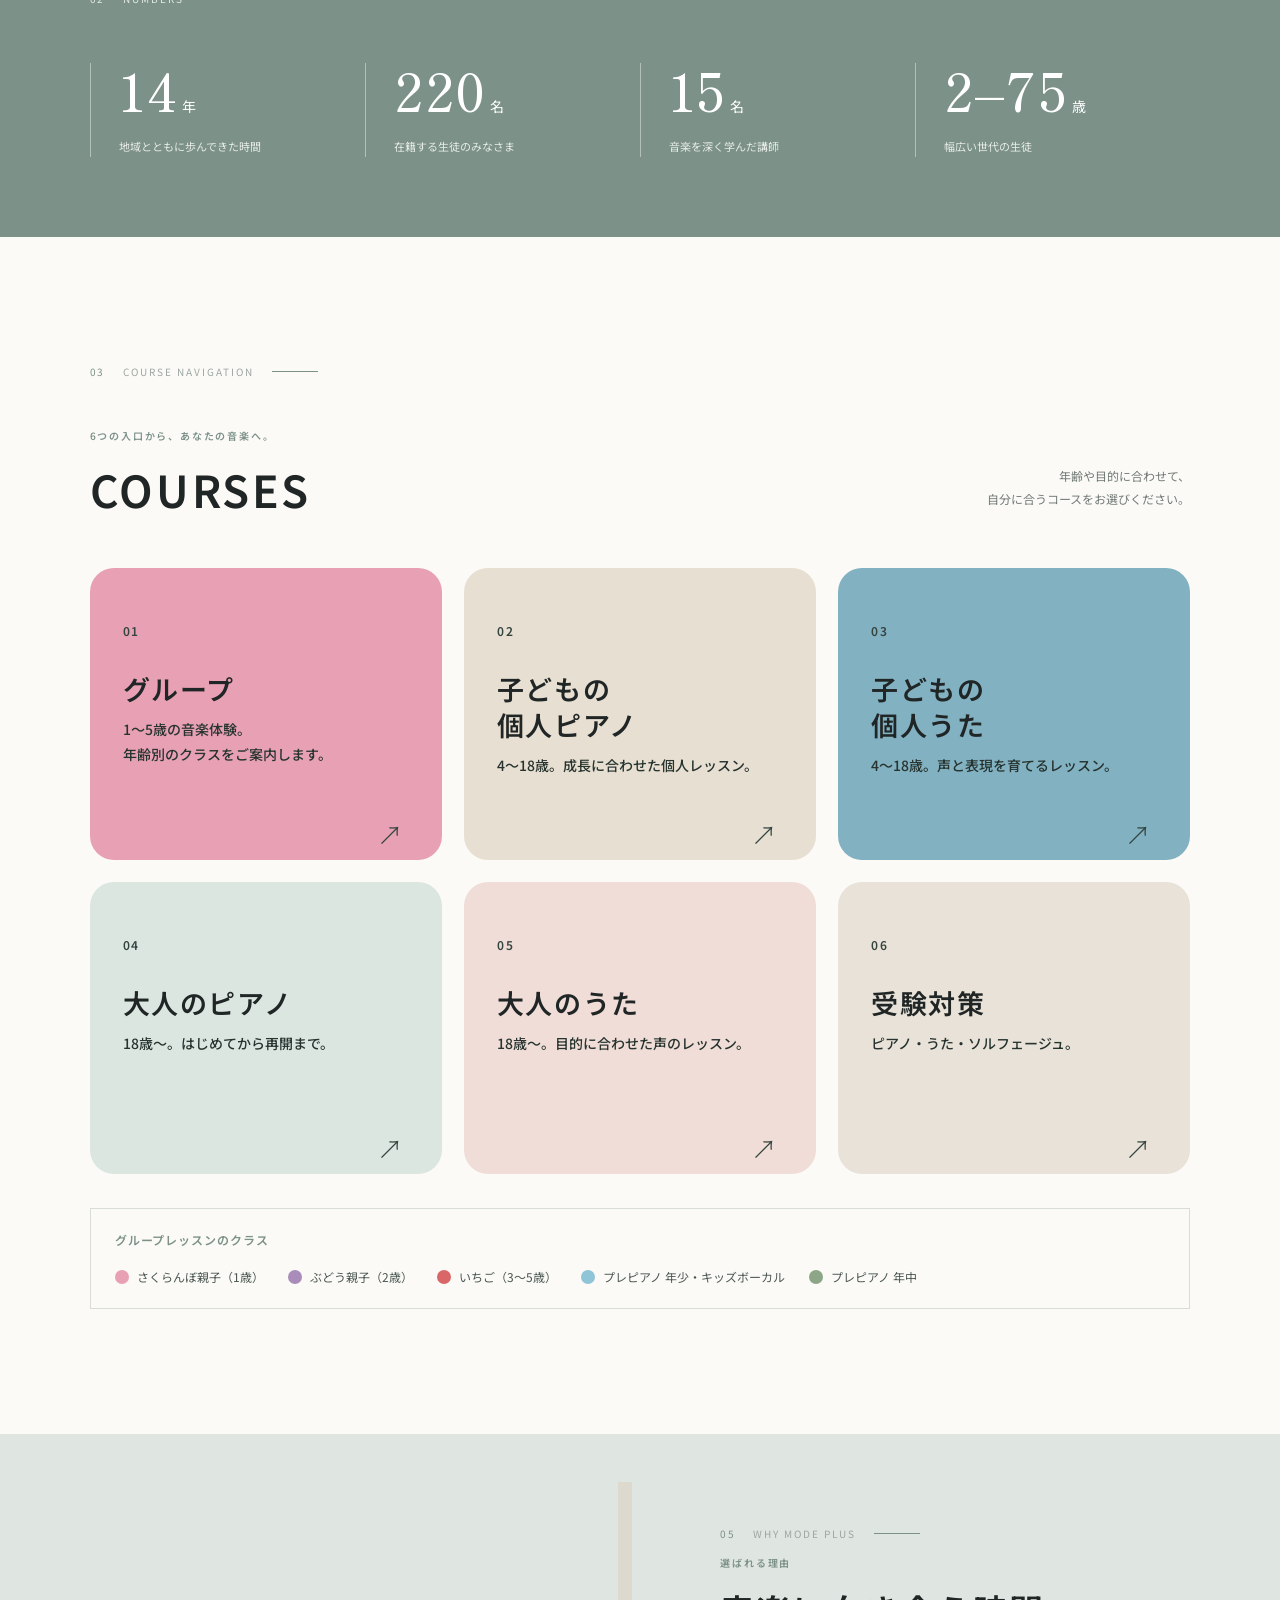
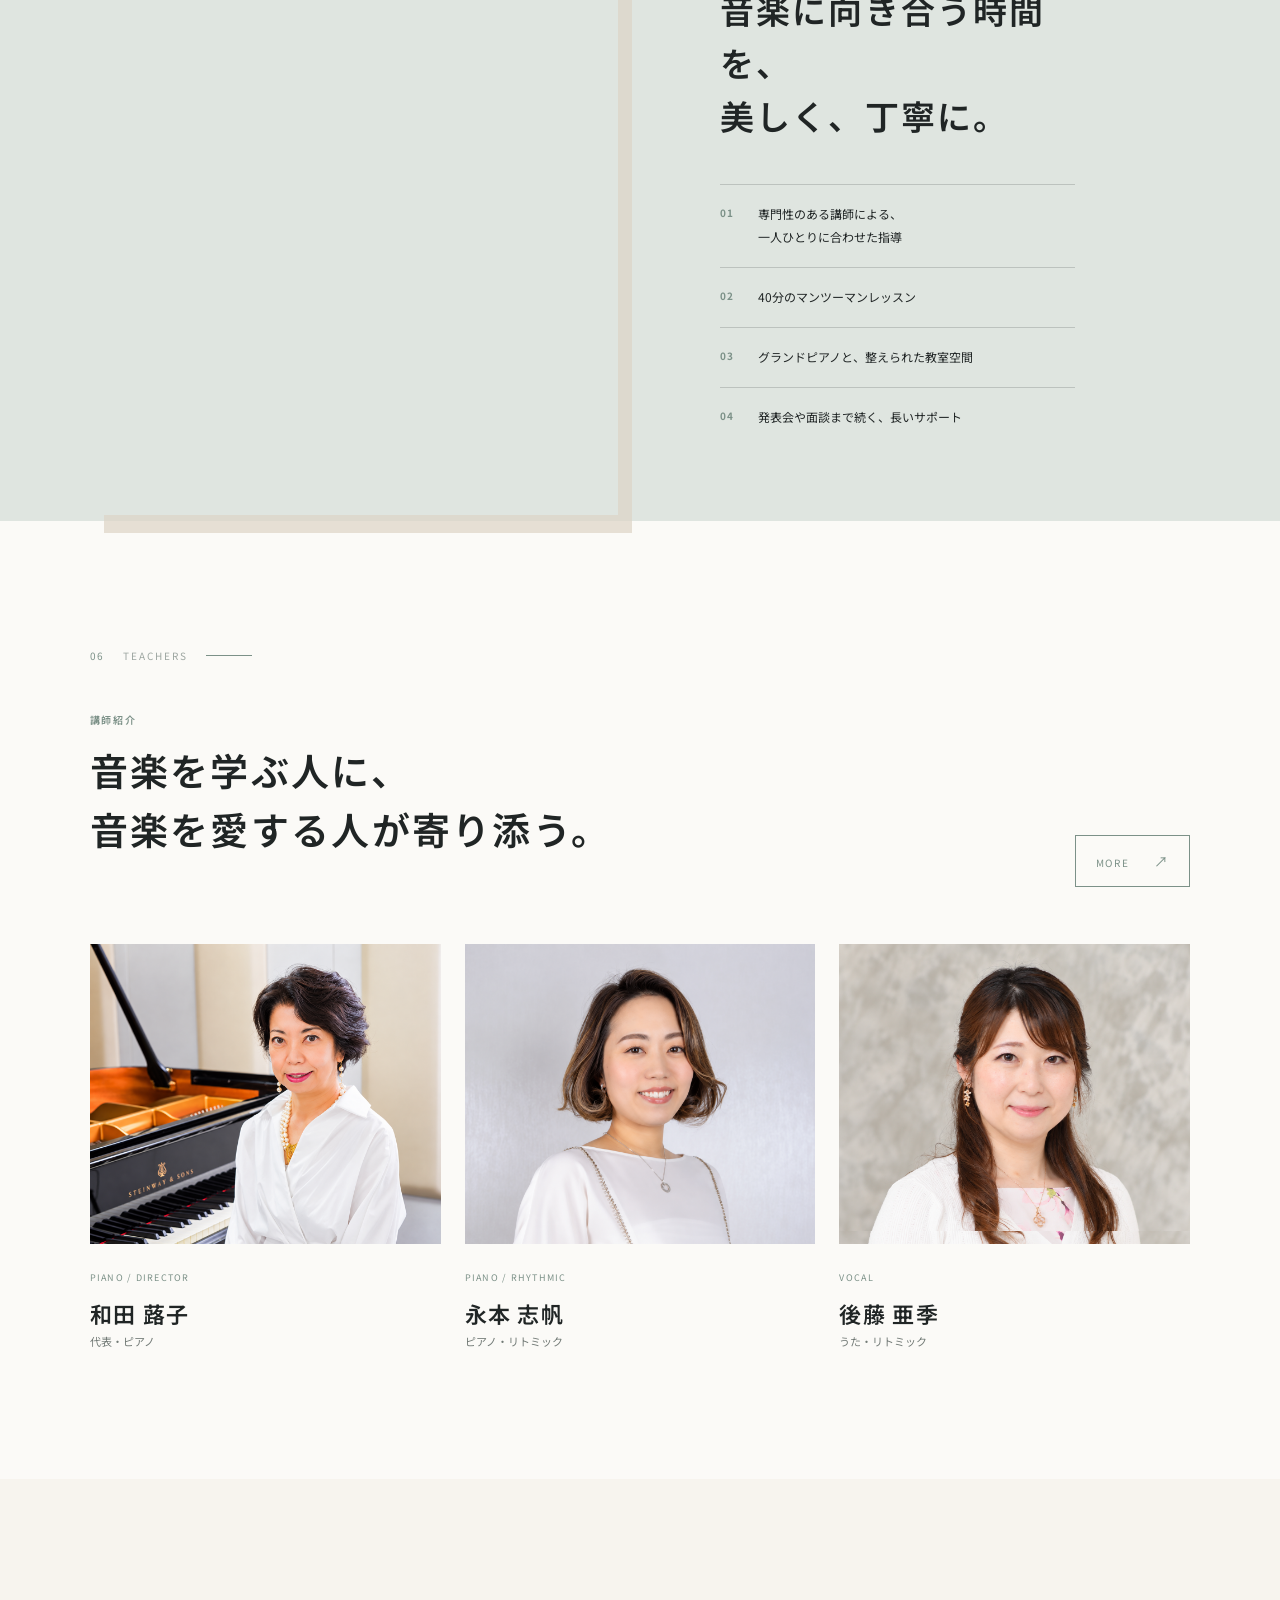
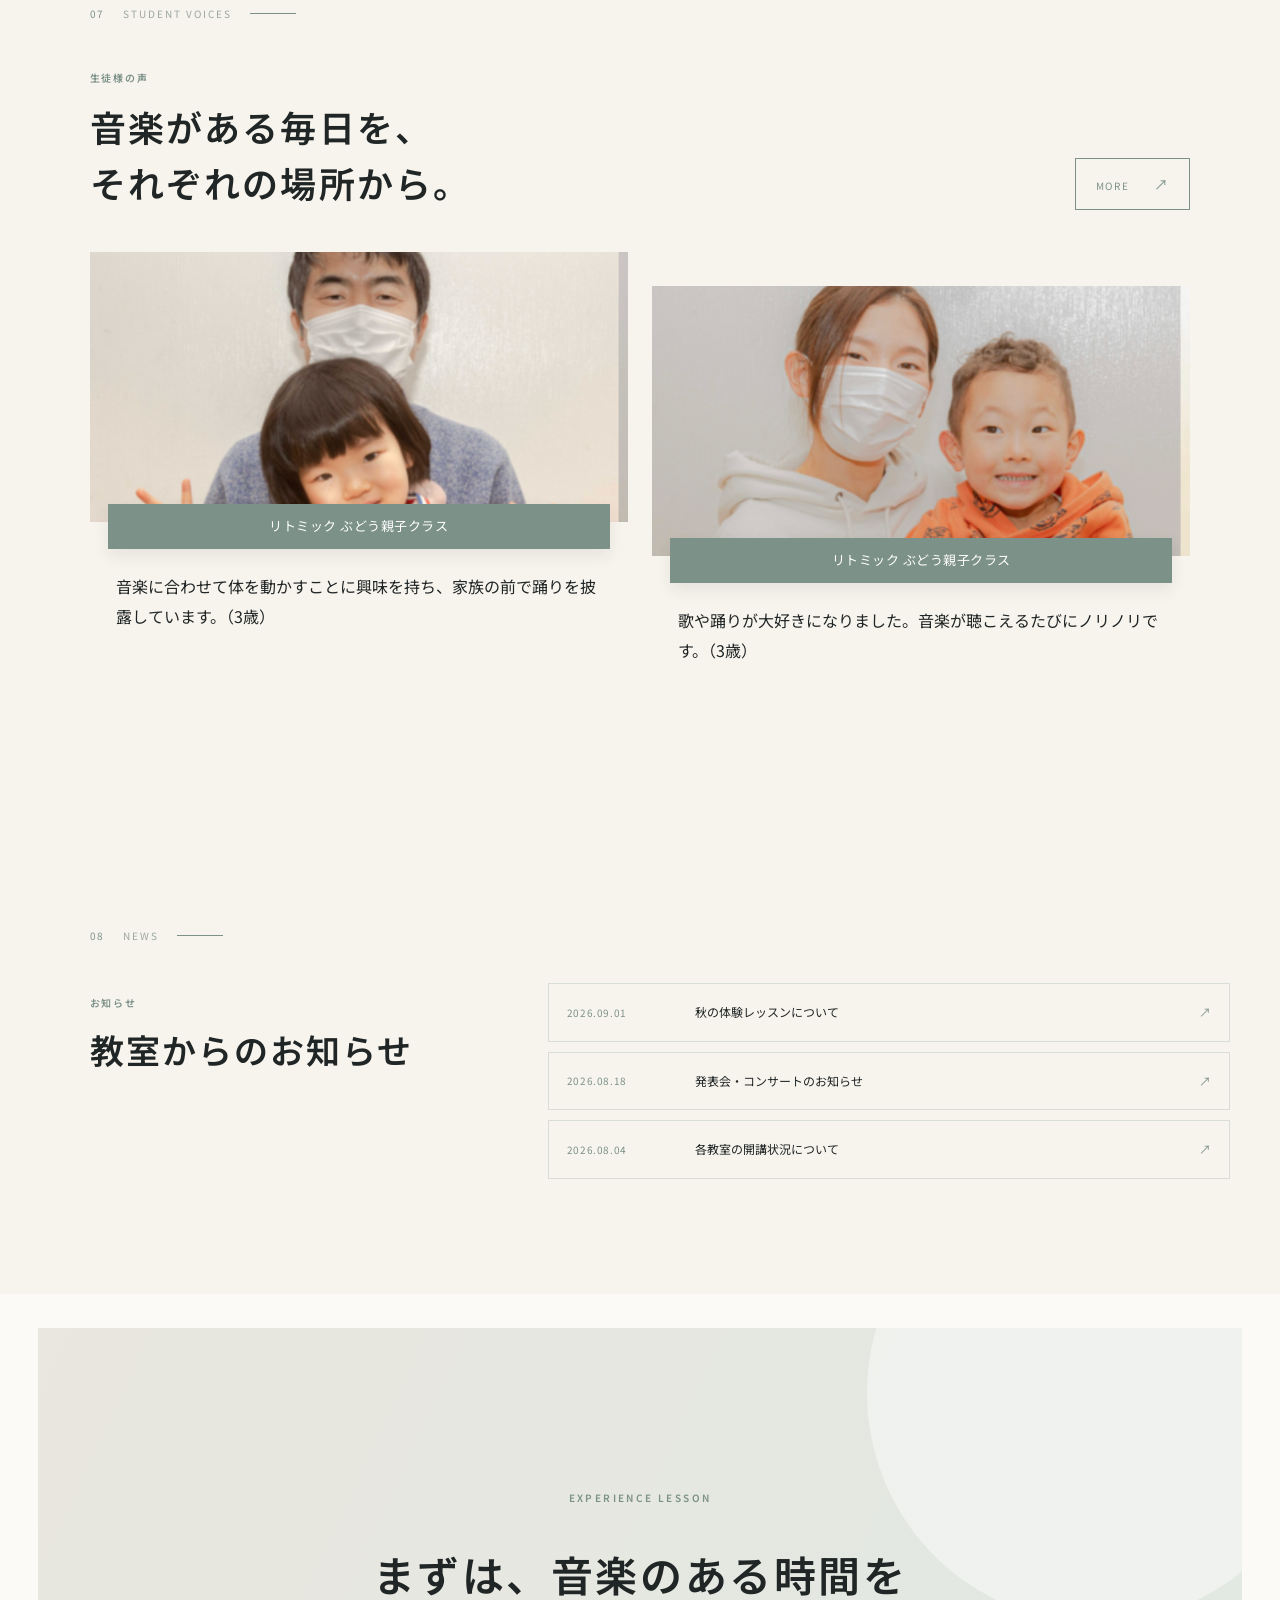
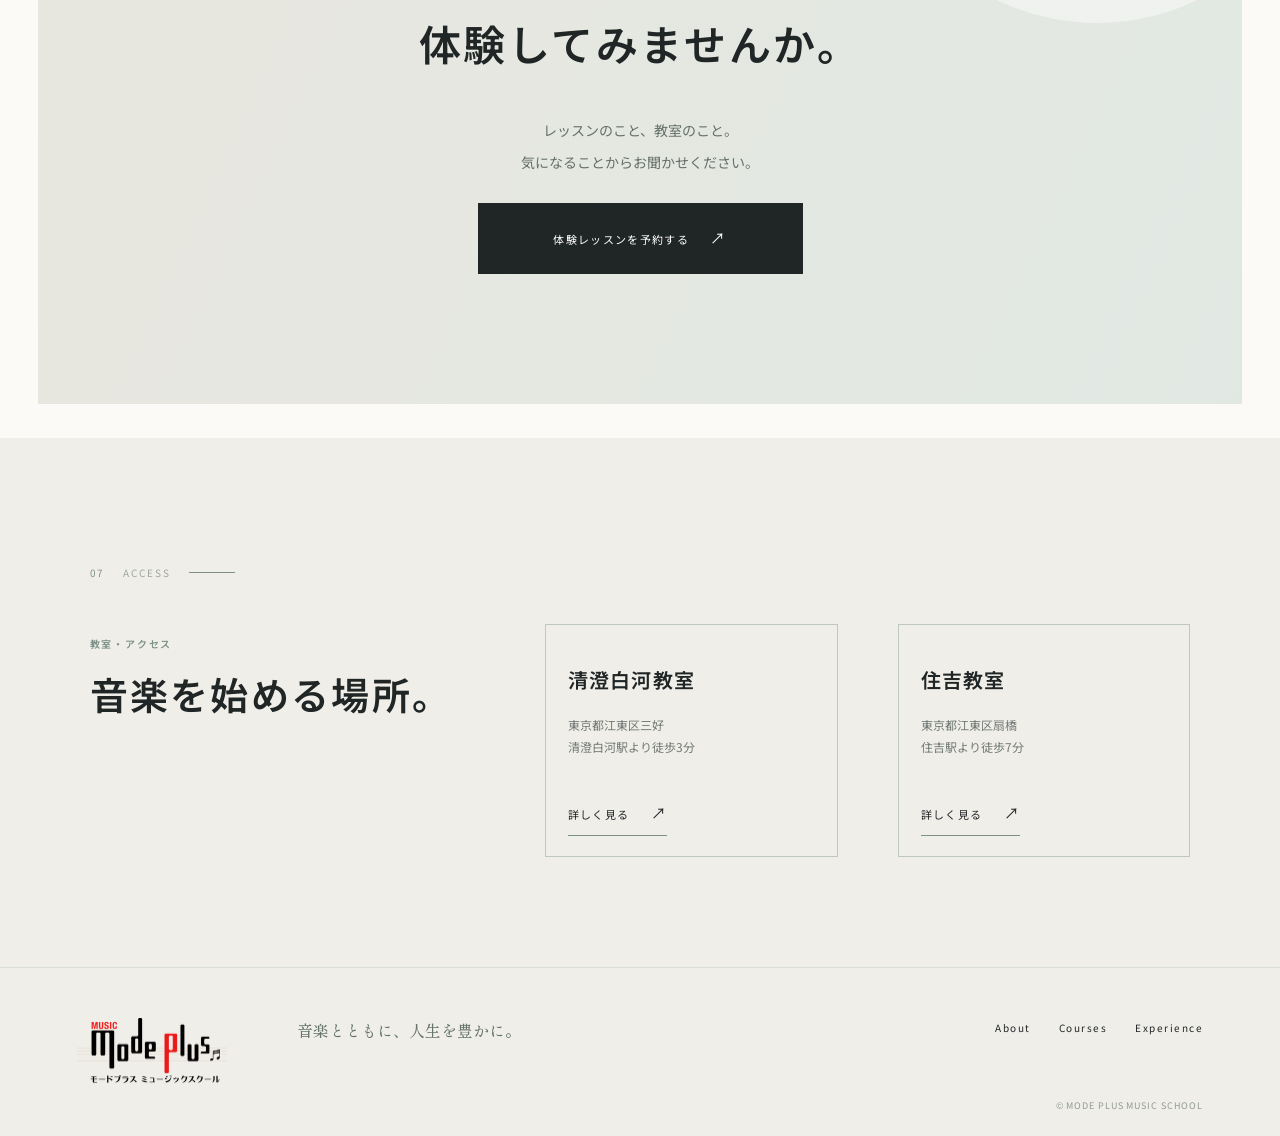
==== commit c634fc9e: "Add GitHub Pages files" ====
--- a/index.html
+++ b/index.html
@@ -32,6 +32,7 @@
     .experience p:not(.eyebrow){font-size:14px;line-height:2.3;margin-bottom:25px}
     .experience .button{padding:20px 31px;min-width:325px}
     .floating-cta{bottom:128px}
+    .main-nav{gap:22px;font-size:10px;letter-spacing:.08em}.hero h1,.intro h2,.section-heading h2,.reason-copy h2,.teacher-heading h2,.voice-heading h2,.news h2,.experience h2,.access h2,.course-info h3,.teacher-card h3,.location h3{font-family:var(--sans);font-weight:600;letter-spacing:.06em}.hero h1{font-weight:500}.six-courses{grid-template-columns:repeat(3,1fr)}.six-courses .course-card{grid-template-columns:48% 52%;min-height:270px}.six-courses .course-info{padding:25px 22px}.six-courses .course-info h3{font-size:22px;line-height:1.45;margin:13px 0}.six-courses .course-info p{font-size:11px;line-height:1.8}.group-colors{display:flex;align-items:center;gap:10px;flex-wrap:wrap;margin-top:28px;font-size:10px;color:var(--muted)}.group-colors span{margin-right:8px;color:var(--ink)}.group-colors b{padding:6px 11px;font-weight:500}.cherry{background:#f2c9d2}.grape{background:#ddd2ef}.strawberry{background:#e9b7b2}.prepiano-blue{background:#cfe6f0}.prepiano-green{background:#cfe3cf}.student-voices{background:#f7f4ee}.voice-heading{display:flex;justify-content:space-between;align-items:end;margin-top:35px}.voice-heading h2{font-size:36px;line-height:1.55;margin:12px 0 0}.voice-grid{display:grid;grid-template-columns:1fr 1fr;gap:24px;margin-top:42px}.voice-grid article{padding:32px;border-top:1px solid var(--sage);background:#fbfaf7}.voice-grid span{font-size:10px;color:var(--sage);letter-spacing:.08em}.voice-grid p{font-size:15px;line-height:2;margin:22px 0 0}
     @media (min-width:768px) and (max-width:1024px){
       .site-header{height:78px;padding:0 4vw;gap:3vw}.main-nav{gap:20px}.header-cta{padding:11px 15px;margin-left:8px}
       .hero{min-height:570px;grid-template-columns:45% 55%}.hero-copy{padding:110px 6vw 70px}.hero h1{font-size:42px}.hero-image{min-height:570px;margin:14px 2vw 14px 0}
@@ -63,17 +64,66 @@
       .hero-image{min-height:430px;height:430px;margin:0 5vw 5vw}
       .hero-note{right:8vw;bottom:38px}
     }
+    .group-guide{display:grid;grid-template-columns:repeat(5,1fr);gap:22px;margin-top:52px}.group-age{display:flex;flex-direction:column;gap:16px}.group-age h3{text-align:center;font:600 24px var(--sans);margin:0;padding-bottom:18px;border-bottom:1px solid var(--line)}.group-age b{display:flex;align-items:center;justify-content:center;min-height:82px;padding:12px 10px;border-radius:18px;font:600 16px var(--sans);text-align:center;color:#202525}.group-age small{font-size:11px;font-weight:500}.group-detail{display:flex;align-items:center;gap:20px;flex-wrap:wrap;margin-top:52px;padding:26px 32px;border:1px solid var(--line);border-radius:12px;background:#fbfaf7;color:var(--muted);font-size:12px}.group-detail strong{width:100%;color:var(--sage);font-size:16px}.group-detail span{white-space:nowrap}.cherry{background:#e8a1b4!important}.grape{background:#a98cba!important}.strawberry{background:#d96767!important}.prepiano-blue{background:#8fc5d7!important}.prepiano-green{background:#8ca687!important}
+    @media (max-width:1024px){.group-guide{gap:12px}.group-age h3{font-size:20px}.group-age b{font-size:13px;min-height:70px}}
+    @media (max-width:767px){.group-guide{grid-template-columns:repeat(2,1fr);gap:18px}.group-age h3{font-size:19px}.group-age b{border-radius:12px}.group-detail{padding:20px;gap:12px 16px}}
+    .six-courses{gap:22px}.six-courses .course-card{display:block;min-height:270px;border-radius:24px!important;overflow:hidden!important;background:#e8a1b4!important;position:relative}.six-courses .course-card:after{display:none}.six-courses .course-image{display:none}.six-courses .course-info{height:100%;min-height:270px;background:transparent!important;padding:30px 34px;display:flex;flex-direction:column;align-items:flex-start}.six-courses .course-number{color:#53635f;font-size:12px;font-weight:600}.six-courses .course-info h3{font-size:27px;margin:28px 0 10px;line-height:1.35}.six-courses .course-info p{font-size:14px;color:#5e6b67;margin-top:0;line-height:1.8}.six-courses .circle-arrow{display:none}.six-courses .course-card:nth-child(2){background:#e7dfd1!important}.six-courses .course-card:nth-child(3){background:#82b1c2!important}.six-courses .course-card:nth-child(4){background:#dce6e1!important}.six-courses .course-card:nth-child(5){background:#f1ddd7!important}.six-courses .course-card:nth-child(6){background:#e8e2d8!important}.six-courses .course-card:hover{transform:translateY(-4px);box-shadow:0 12px 24px rgba(32,37,37,.08)}.group-guide,.group-detail{display:none}
+    /* Improve contrast for course detail text on colored cards */
+    .six-courses .course-info p{color:#26332f!important;font-weight:500}
+    .six-courses .course-number{color:#34443f!important}
+    .six-courses .circle-arrow{display:block;right:28px;bottom:24px;width:auto;height:auto;border:0;border-radius:0;line-height:1;color:#34443f;font-size:28px;font-weight:400}
+    .six-courses .circle-arrow{right:38px;bottom:34px;font-weight:300;transform:scale(.92)}
+    .site-header{position:sticky;top:0;z-index:20}
+    .brand-logo{width:132px;height:58px;display:flex;align-items:center}
+    .brand-logo img{display:block;width:100%;height:auto}
+    .footer .brand-logo{width:150px;height:auto}
+    @media(max-width:767px){.brand-logo{width:108px;height:50px}.footer .brand-logo{width:130px}}
+    .image-room,.intro-image{background-image:url('https://modepluspf.com/wp-content/uploads/2021/03/4388.jpg%E3%80%80%E3%83%A2%E3%83%BC%E3%83%89%E3%83%97%E3%83%A9%E3%82%B9%E3%81%AB%E3%81%A4%E3%81%84%E3%81%A6-scaled.jpg')}
+    .teacher-card .teacher-portrait{border-radius:0!important;filter:none!important;background-position:center;background-size:cover}
+    .teacher-card .teacher-portrait{overflow:hidden;clip-path:none!important}
+    .teacher-card .teacher-portrait img{display:block;width:100%;height:100%;object-fit:cover;object-position:center top;border-radius:0!important;transform:none!important}
+    .teacher-card .teacher-two img{object-fit:cover;object-position:center top}
+    .teacher-card .teacher-three img{object-position:center top;transform:translateY(-16px) scale(1.02)!important}
+    .teacher-card .teacher-one img{content:url('img/teacher-wada-fukiko.png');transform:none}
+    .teacher-card .teacher-two img{content:url('img/teacher-nagamoto-shiho.png')}
+    .teacher-card .teacher-three img{content:url('img/teacher-goto-aki.png');transform:none}
+    .teacher-one{background-image:url('img/teacher-wada-fukiko.png')!important}
+    .teacher-two{background-image:url('img/teacher-nagamoto-shiho.png')!important;background-color:#e8e7eb;background-size:145% auto!important;background-position:center center!important}
+    .teacher-three{background-image:url('img/teacher-goto-aki.png')!important}
+    .group-color-legend{margin-top:34px;padding:20px 24px;border:1px solid var(--line);background:#fbfaf7}
+    .group-color-legend p{margin:0 0 14px;color:var(--sage);font-size:12px;font-weight:600;letter-spacing:.08em}
+    .legend-items{display:flex;flex-wrap:wrap;gap:12px 24px;color:#4b5752;font-size:12px}
+    .legend-items span{display:inline-flex;align-items:center;gap:8px}
+    .legend-swatch{display:inline-block;width:14px;height:14px;border-radius:50%}
+    .group-color-legend .cherry{background:#e8a1b4!important}.group-color-legend .grape{background:#a98cba!important}.group-color-legend .strawberry{background:#d96767!important}.group-color-legend .prepiano-blue{background:#8fc5d7!important}.group-color-legend .prepiano-green{background:#8ca687!important}
+    .voice-grid-three{grid-template-columns:repeat(3,1fr);gap:0}
+    .voice-grid-three article{padding:0 20px 28px;border:1px solid var(--line);background:#fff}
+    .voice-photo{height:245px;margin:0 -20px 0;background-position:center;background-size:cover;background-repeat:no-repeat}
+    .voice-photo-01{background-image:url('img/voice-01.png')}.voice-photo-02{background-image:url('img/voice-02.png')}.voice-photo-03{background-image:url('img/voice-03.png')}
+    .voice-grid-three article>span{display:block;margin:0 -20px 25px;padding:10px 14px;text-align:center;background:#f0443f;color:#fff;font-size:14px;letter-spacing:.04em}
+    .voice-grid-three article p{font-size:18px;line-height:1.8;margin:0;color:var(--ink)}
+    .voice-grid .voice-photo{height:220px;margin:-32px -32px 24px}
+    .voice-grid article>span{display:block;margin:0 -32px 22px;padding:9px 14px;text-align:center;background:var(--sage);color:#fff;font-size:13px;letter-spacing:.04em}
+    .voice-grid article p{font-size:16px;line-height:1.9;margin:0;color:var(--ink)}
+    .voice-grid article{padding:0 0 30px;overflow:visible;border:0;background:transparent}
+    .voice-grid .voice-photo{height:270px;margin:0;background-position:center;background-size:cover}
+    .voice-grid article>span{position:relative;width:calc(100% - 36px);margin:-18px 18px 22px;padding:10px 14px;box-shadow:0 7px 16px rgba(32,37,37,.08)}
+    .voice-grid article p{padding:0 26px}
+    .voice-grid article:nth-child(2){margin-top:34px}
+    @media(max-width:767px){.voice-grid article:nth-child(2){margin-top:0}.voice-grid .voice-photo{height:230px}.voice-grid article p{padding:0 18px}}
+    @media(max-width:767px){.voice-grid-three{grid-template-columns:1fr;gap:20px}.voice-photo{height:220px}.voice-grid-three article p{font-size:15px}}
+    @media(max-width:767px){.group-color-legend{padding:18px}.legend-items{display:grid;gap:10px;font-size:11px}}
   </style>
 </head>
 <body>
   <header class="site-header">
-    <a class="brand" href="#top" aria-label="MODE PLUS MUSIC SCHOOL トップ">
-      <span class="brand-main">MODE PLUS</span><span class="brand-sub">MUSIC SCHOOL</span>
+    <a class="brand brand-logo" href="#top" aria-label="MODE PLUS MUSIC SCHOOL トップ">
+      <img src="img/logo_1-1.png" alt="MODE PLUS MUSIC SCHOOL">
     </a>
     <nav class="main-nav" aria-label="メインナビゲーション">
-      <a href="#about">About</a><a href="#courses">Courses</a><a href="#teachers">Teachers</a><a href="#access">Access</a>
+      <a href="#about">モードプラスについて</a><a href="#courses">コース案内</a><a href="#price">料金</a><a href="#teachers">講師紹介</a><a href="#access">教室・アクセス</a><a href="#news">お知らせ</a>
     </nav>
-    <a class="header-cta" href="#experience">体験レッスン <span>↗</span></a>
+    <a class="header-cta" href="https://modepluspf.resv.jp/reserve/calendar.php" target="_blank" rel="noopener">体験レッスン <span>↗</span></a>
   </header>
 
   <main id="top">
@@ -110,33 +160,43 @@
     </section>
 
     <section class="courses section" id="courses">
-      <div class="section-label">03 <span>COURSES</span></div>
-      <div class="section-heading"><div><p class="kicker">二つの入り口から、あなたの音楽へ。</p><h2>PIANO <i>/</i> VOCAL</h2></div><p class="heading-note">はじめての方も、もう一度始めたい方も。<br>目的に合わせてご案内します。</p></div>
-      <div class="course-grid">
-        <a class="course-card piano" href="#courses"><div class="course-image image-piano"></div><div class="course-info"><span class="course-number">01</span><h3>PIANO</h3><p>基礎から本格的な演奏まで。<br>子どもと大人のためのピアノレッスン。</p><span class="circle-arrow">↗</span></div></a>
-        <a class="course-card vocal" href="#courses"><div class="course-image image-vocal"></div><div class="course-info"><span class="course-number">02</span><h3>VOCAL</h3><p>声を知り、表現する。<br>日々の歌からクラシック声楽まで。</p><span class="circle-arrow">↗</span></div></a>
-      </div>
-    </section>
-
-    <section class="age section">
-      <div class="section-label">04 <span>FIND YOUR COURSE</span></div>
-      <div class="section-heading"><div><p class="kicker">年齢から探す</p><h2>あなたに合う<br>コースを見つける。</h2></div><p class="heading-note">年齢や目的に合わせて、<br>選べるコースをご案内します。</p></div>
-      <div class="age-grid"><a href="#courses"><span>01</span><b>1–2歳</b><small>リトミック</small><i>↗</i></a><a href="#courses"><span>02</span><b>3歳</b><small>リトミック / プレピアノ</small><i>↗</i></a><a href="#courses"><span>03</span><b>4歳</b><small>プレピアノ / ピアノ</small><i>↗</i></a><a href="#courses"><span>04</span><b>5歳</b><small>リトミック / ピアノ</small><i>↗</i></a><a href="#courses"><span>05</span><b>小中高生</b><small>ピアノ / 歌</small><i>↗</i></a><a href="#courses"><span>06</span><b>大人</b><small>ピアノ / 歌</small><i>↗</i></a></div>
+      <div class="section-label">03 <span>COURSE NAVIGATION</span></div>
+      <div class="section-heading"><div><p class="kicker">6つの入口から、あなたの音楽へ。</p><h2>COURSES</h2></div><p class="heading-note">年齢や目的に合わせて、<br>自分に合うコースをお選びください。</p></div>
+      <div class="course-grid six-courses">
+        <a class="course-card course-group" href="#courses"><div class="course-image image-piano"></div><div class="course-info"><span class="course-number">01</span><h3>グループ</h3><p>1〜5歳の音楽体験。<br>年齢別のクラスをご案内します。</p><span class="circle-arrow">↗</span></div></a>
+        <a class="course-card" href="#courses"><div class="course-image image-piano"></div><div class="course-info"><span class="course-number">02</span><h3>子どもの<br>個人ピアノ</h3><p>4〜18歳。成長に合わせた個人レッスン。</p><span class="circle-arrow">↗</span></div></a>
+        <a class="course-card" href="#courses"><div class="course-image image-vocal"></div><div class="course-info"><span class="course-number">03</span><h3>子どもの<br>個人うた</h3><p>4〜18歳。声と表現を育てるレッスン。</p><span class="circle-arrow">↗</span></div></a>
+        <a class="course-card" href="#courses"><div class="course-image image-piano"></div><div class="course-info"><span class="course-number">04</span><h3>大人のピアノ</h3><p>18歳〜。はじめてから再開まで。</p><span class="circle-arrow">↗</span></div></a>
+        <a class="course-card" href="#courses"><div class="course-image image-vocal"></div><div class="course-info"><span class="course-number">05</span><h3>大人のうた</h3><p>18歳〜。目的に合わせた声のレッスン。</p><span class="circle-arrow">↗</span></div></a>
+        <a class="course-card" href="#courses"><div class="course-image image-piano"></div><div class="course-info"><span class="course-number">06</span><h3>受験対策</h3><p>ピアノ・うた・ソルフェージュ。</p><span class="circle-arrow">↗</span></div></a>
+      </div>
+      <div class="group-color-legend" aria-label="グループレッスンの色分け">
+        <p>グループレッスンのクラス</p>
+        <div class="legend-items">
+          <span><i class="legend-swatch cherry"></i>さくらんぼ親子（1歳）</span>
+          <span><i class="legend-swatch grape"></i>ぶどう親子（2歳）</span>
+          <span><i class="legend-swatch strawberry"></i>いちご（3〜5歳）</span>
+          <span><i class="legend-swatch prepiano-blue"></i>プレピアノ 年少・キッズボーカル</span>
+          <span><i class="legend-swatch prepiano-green"></i>プレピアノ 年中</span>
+        </div>
+      </div>
+      <div class="group-guide"><div class="group-age"><h3>1歳</h3><b class="cherry">さくらんぼ親子</b></div><div class="group-age"><h3>2歳</h3><b class="grape">ぶどう親子</b></div><div class="group-age"><h3>3歳</h3><b class="strawberry">いちご</b><b class="prepiano-blue">プレピアノ<br><small>年少</small></b></div><div class="group-age"><h3>4歳</h3><b class="strawberry">いちご</b><b class="prepiano-green">プレピアノ<br><small>年中</small></b></div><div class="group-age"><h3>5歳</h3><b class="strawberry">いちご</b><b class="prepiano-blue">キッズボーカル</b></div></div><div class="group-detail"><strong>各クラス詳細に掲載する内容</strong><span>対象となる生年月日</span><span>レッスン内容</span><span>開講曜日・教室</span><span>料金</span><span>担当講師</span><span>FAQ</span></div>
     </section>
 
     <section class="reasons section">
       <div class="reason-image image-room"></div><div class="reason-copy"><div class="section-label">05 <span>WHY MODE PLUS</span></div><p class="kicker">選ばれる理由</p><h2>音楽に向き合う時間を、<br>美しく、丁寧に。</h2><ul><li><b>01</b><span>専門性のある講師による、<br>一人ひとりに合わせた指導</span></li><li><b>02</b><span>40分のマンツーマンレッスン</span></li><li><b>03</b><span>グランドピアノと、整えられた教室空間</span></li><li><b>04</b><span>発表会や面談まで続く、長いサポート</span></li></ul></div>
     </section>
 
-    <section class="voices section" id="teachers"><div class="section-label">06 <span>TEACHERS</span></div><div class="teacher-heading"><div><p class="kicker">講師紹介</p><h2>音楽を学ぶ人に、<br>音楽を愛する人が寄り添う。</h2></div><a class="more-button" href="#teachers">MORE <span>↗</span></a></div><div class="teacher-grid"><article class="teacher-card"><div class="teacher-portrait teacher-one"></div><small>PIANO / DIRECTOR</small><h3>和田 蕗子</h3><p>代表・ピアノ</p></article><article class="teacher-card"><div class="teacher-portrait teacher-two"></div><small>PIANO / RHYTHMIC</small><h3>永本 志帆</h3><p>ピアノ・リトミック</p></article><article class="teacher-card"><div class="teacher-portrait teacher-three"></div><small>VOCAL</small><h3>後藤 亜季</h3><p>うた・リトミック</p></article></div></section>
-
-    <section class="news section"><div class="section-label">07 <span>NEWS</span></div><div class="news-grid"><div><p class="kicker">お知らせ</p><h2>教室からのお知らせ</h2></div><div class="news-list"><a href="#news"><time>2026.09.01</time><span>秋の体験レッスンについて</span><b>↗</b></a><a href="#news"><time>2026.08.18</time><span>発表会・コンサートのお知らせ</span><b>↗</b></a><a href="#news"><time>2026.08.04</time><span>各教室の開講状況について</span><b>↗</b></a></div></div></section>
-
-    <section class="experience" id="experience"><div class="experience-inner"><p class="eyebrow">EXPERIENCE LESSON</p><h2>まずは、音楽のある時間を<br>体験してみませんか。</h2><p>レッスンのこと、教室のこと。<br>気になることからお聞かせください。</p><a class="button button-dark" href="#experience">体験レッスンを予約する <span>↗</span></a></div></section>
+    <section class="voices section" id="teachers"><div class="section-label">06 <span>TEACHERS</span></div><div class="teacher-heading"><div><p class="kicker">講師紹介</p><h2>音楽を学ぶ人に、<br>音楽を愛する人が寄り添う。</h2></div><a class="more-button" href="#teachers">MORE <span>↗</span></a></div><div class="teacher-grid"><article class="teacher-card"><div class="teacher-portrait teacher-one"><img src="teacher-03.png" alt="和田 蕗子"></div><small>PIANO / DIRECTOR</small><h3>和田 蕗子</h3><p>代表・ピアノ</p></article><article class="teacher-card"><div class="teacher-portrait teacher-two"><img src="teacher-01.png" alt="永本 志帆"></div><small>PIANO / RHYTHMIC</small><h3>永本 志帆</h3><p>ピアノ・リトミック</p></article><article class="teacher-card"><div class="teacher-portrait teacher-three"><img src="teacher-02.png" alt="後藤 亜季"></div><small>VOCAL</small><h3>後藤 亜季</h3><p>うた・リトミック</p></article></div></section>
+    <section class="student-voices section" id="voices"><div class="section-label">07 <span>STUDENT VOICES</span></div><div class="voice-heading"><div><p class="kicker">生徒様の声</p><h2>音楽がある毎日を、<br>それぞれの場所から。</h2></div><a class="more-button" href="#voices">MORE <span>↗</span></a></div><div class="voice-grid"><article><div class="voice-photo voice-photo-01"></div><span>リトミック ぶどう親子クラス</span><p>音楽に合わせて体を動かすことに興味を持ち、家族の前で踊りを披露しています。（3歳）</p></article><article><div class="voice-photo voice-photo-02"></div><span>リトミック ぶどう親子クラス</span><p>歌や踊りが大好きになりました。音楽が聴こえるたびにノリノリです。（3歳）</p></article></div></section>
+
+    <section class="news section" id="news"><div class="section-label">08 <span>NEWS</span></div><div class="news-grid"><div><p class="kicker">お知らせ</p><h2>教室からのお知らせ</h2></div><div class="news-list"><a href="#news"><time>2026.09.01</time><span>秋の体験レッスンについて</span><b>↗</b></a><a href="#news"><time>2026.08.18</time><span>発表会・コンサートのお知らせ</span><b>↗</b></a><a href="#news"><time>2026.08.04</time><span>各教室の開講状況について</span><b>↗</b></a></div></div></section>
+
+    <section class="experience" id="experience"><div class="experience-inner"><p class="eyebrow">EXPERIENCE LESSON</p><h2>まずは、音楽のある時間を<br>体験してみませんか。</h2><p>レッスンのこと、教室のこと。<br>気になることからお聞かせください。</p><a class="button button-dark" href="https://modepluspf.resv.jp/reserve/calendar.php" target="_blank" rel="noopener">体験レッスンを予約する <span>↗</span></a></div></section>
 
     <section class="access section" id="access"><div class="section-label">07 <span>ACCESS</span></div><div class="access-grid"><div><p class="kicker">教室・アクセス</p><h2>音楽を始める場所。</h2></div><div class="location"><h3>清澄白河教室</h3><p>東京都江東区三好<br>清澄白河駅より徒歩3分</p><a class="text-link" href="#access">詳しく見る <span>↗</span></a></div><div class="location"><h3>住吉教室</h3><p>東京都江東区扇橋<br>住吉駅より徒歩7分</p><a class="text-link" href="#access">詳しく見る <span>↗</span></a></div></div></section>
   </main>
-  <div class="floating-cta"><a href="#experience">体験予約</a><a href="#experience">LINE</a><a href="#access">電話</a></div>
-  <footer class="footer"><div class="brand"><span class="brand-main">MODE PLUS</span><span class="brand-sub">MUSIC SCHOOL</span></div><div class="footer-copy">音楽とともに、人生を豊かに。</div><div class="footer-links"><a href="#about">About</a><a href="#courses">Courses</a><a href="#experience">Experience</a></div><small>© MODE PLUS MUSIC SCHOOL</small></footer>
+  <div class="floating-cta"><a href="https://modepluspf.resv.jp/reserve/calendar.php" target="_blank" rel="noopener">体験予約</a><a href="#experience">LINE</a><a href="#access">電話</a></div>
+  <footer class="footer"><div class="brand brand-logo"><img src="img/logo_1-1.png" alt="MODE PLUS MUSIC SCHOOL"></div><div class="footer-copy">音楽とともに、人生を豊かに。</div><div class="footer-links"><a href="#about">About</a><a href="#courses">Courses</a><a href="#experience">Experience</a></div><small>© MODE PLUS MUSIC SCHOOL</small></footer>
 </body>
 </html>
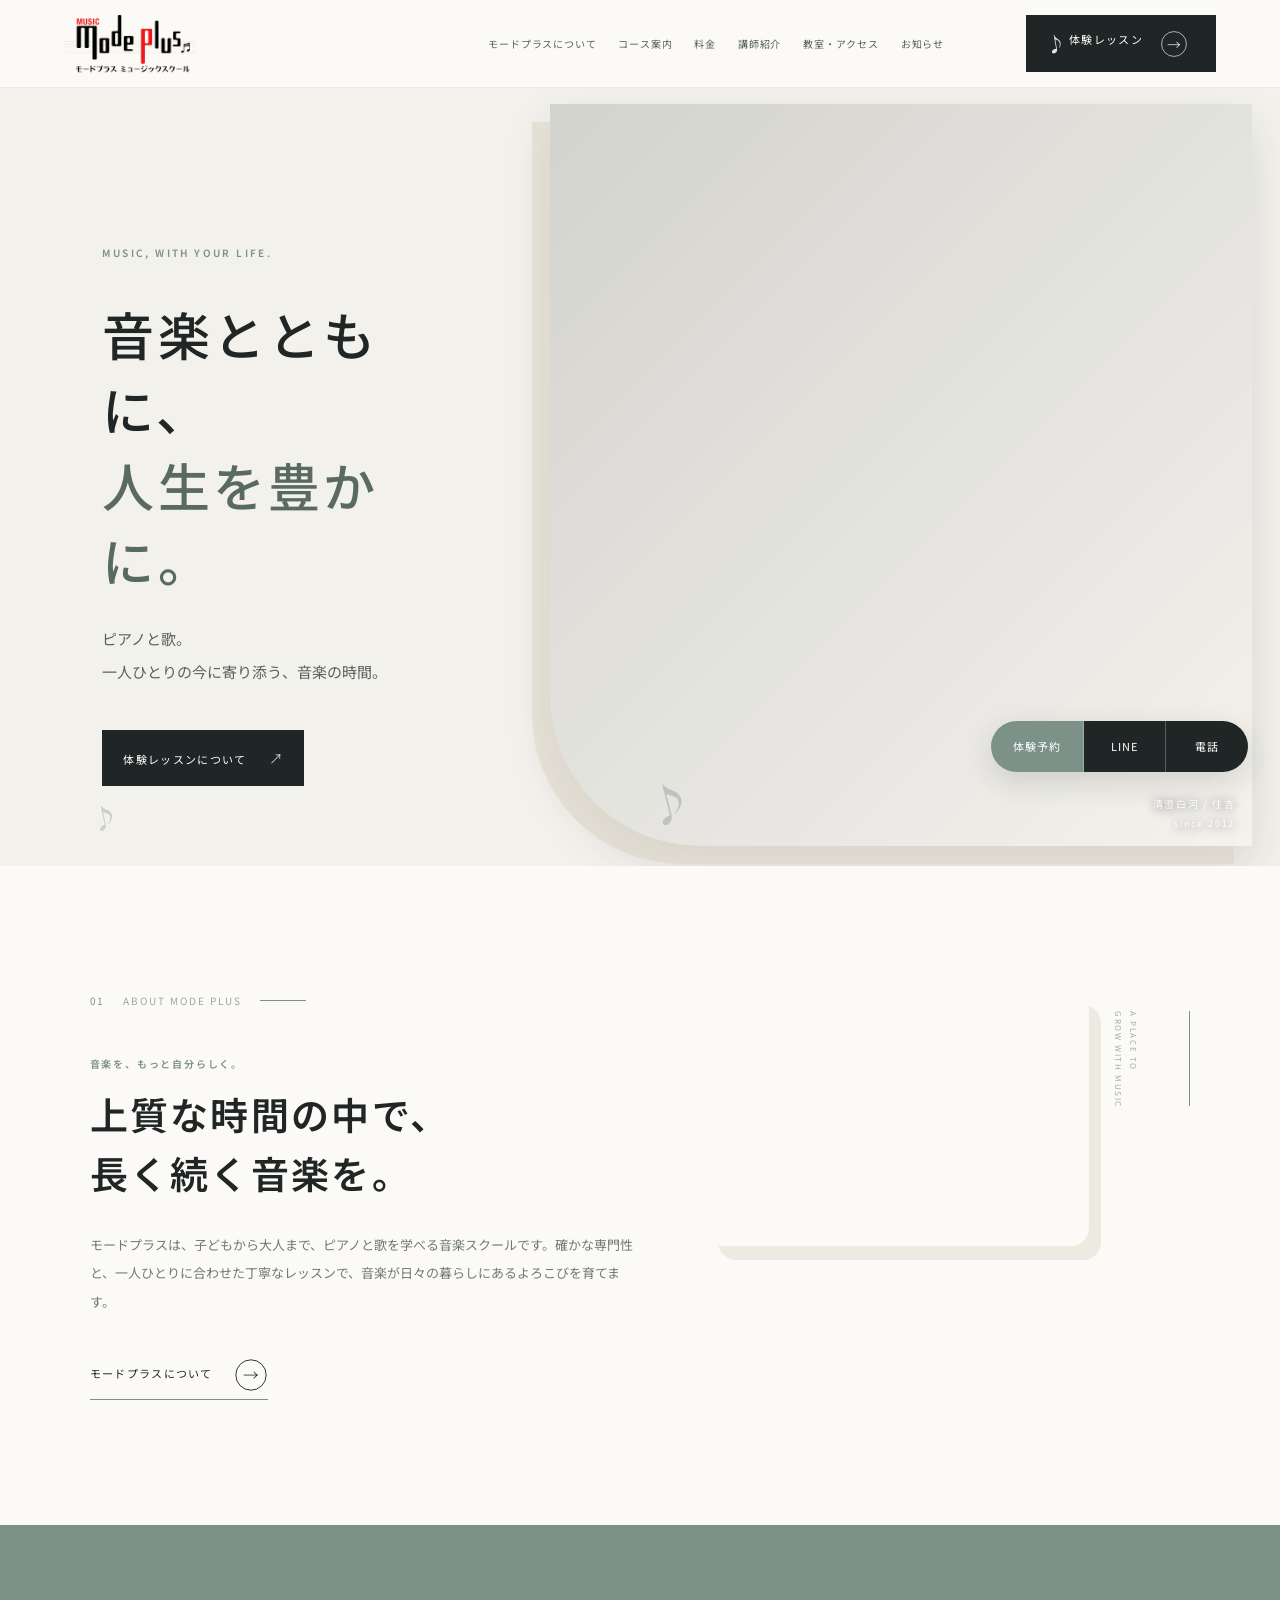
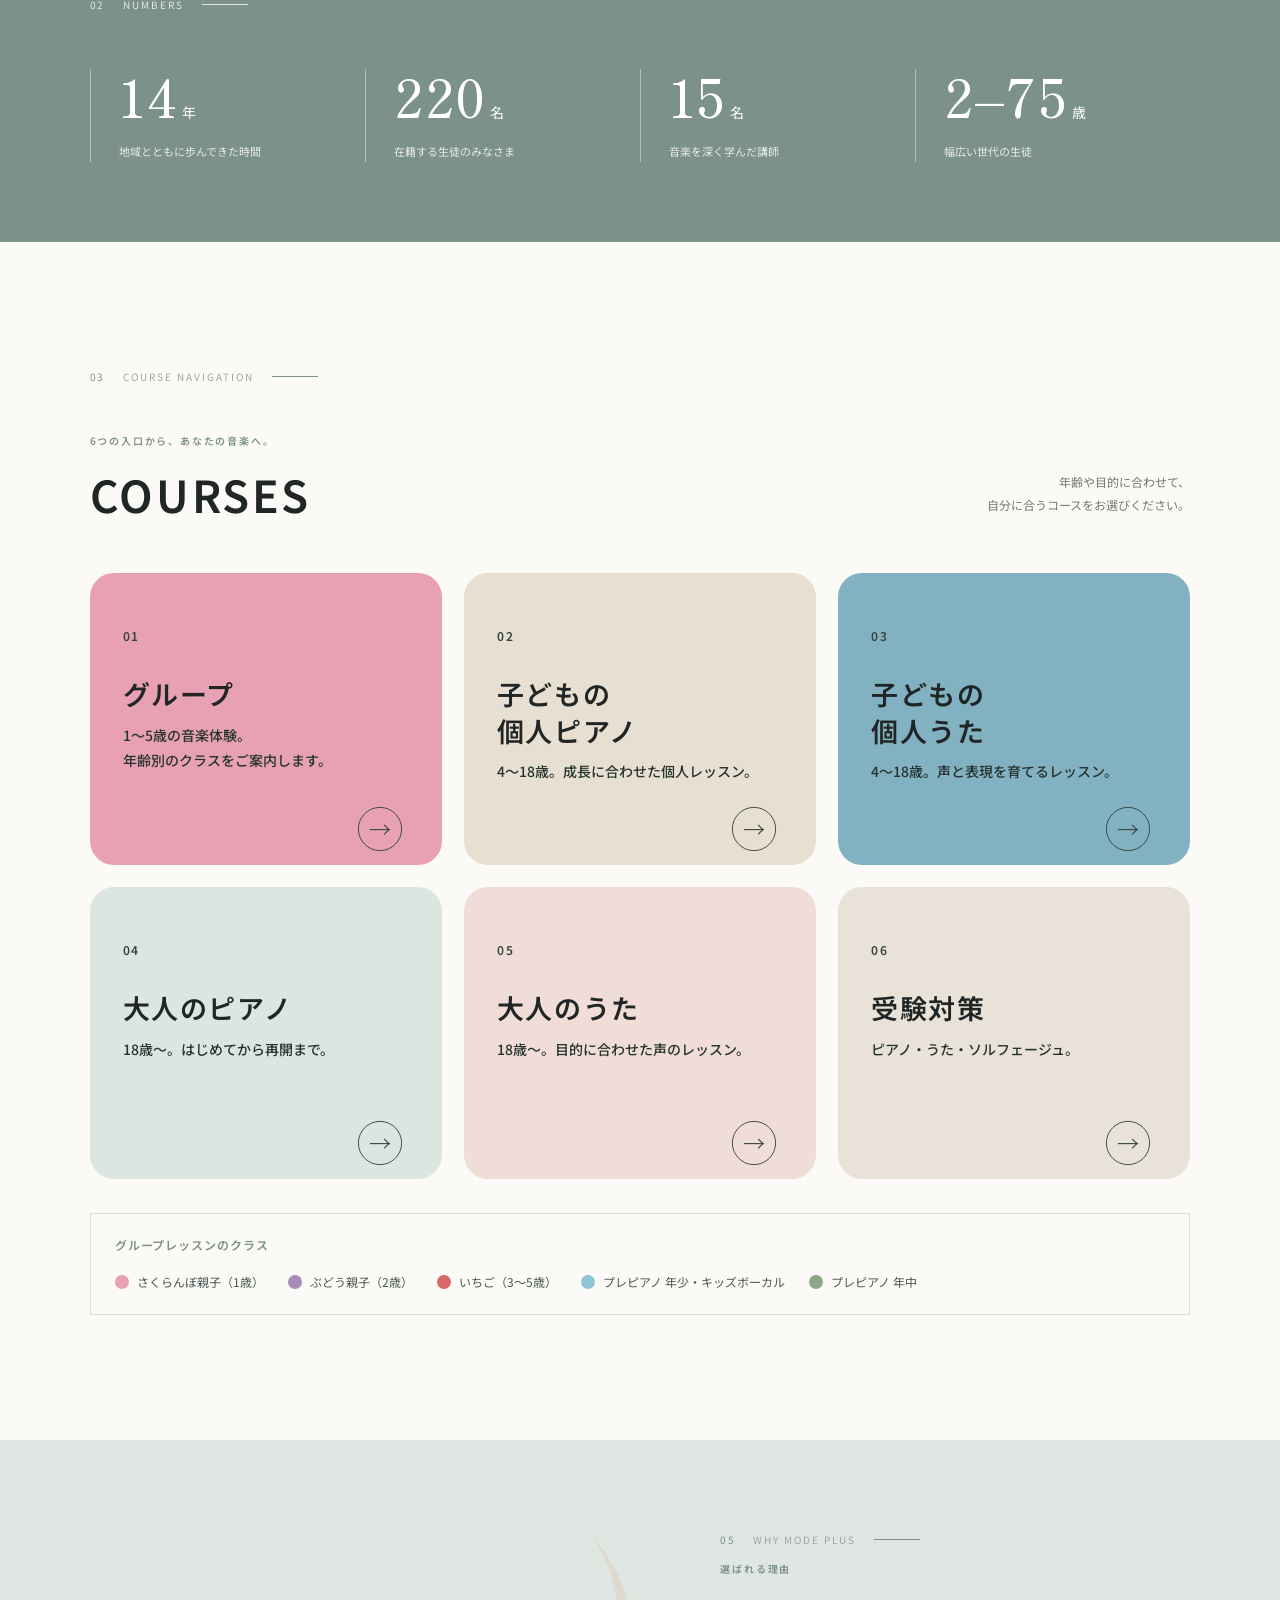
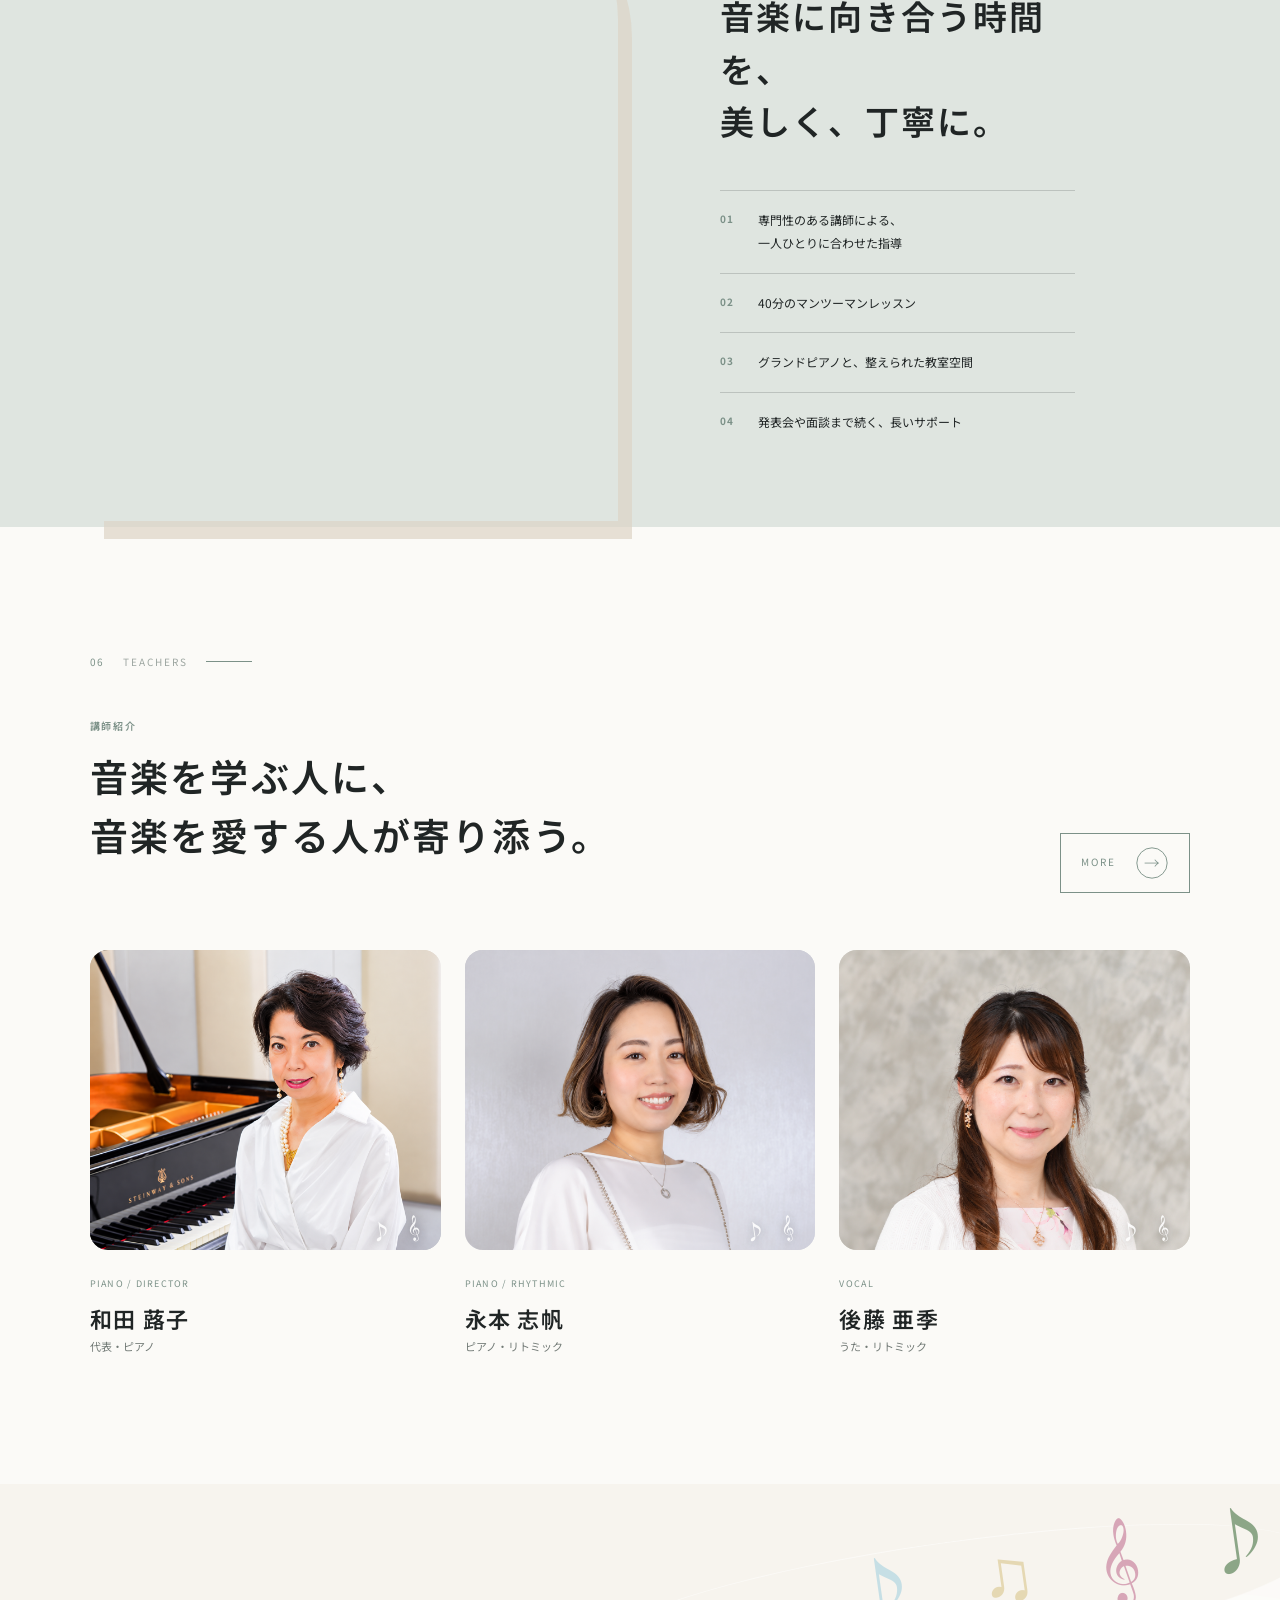
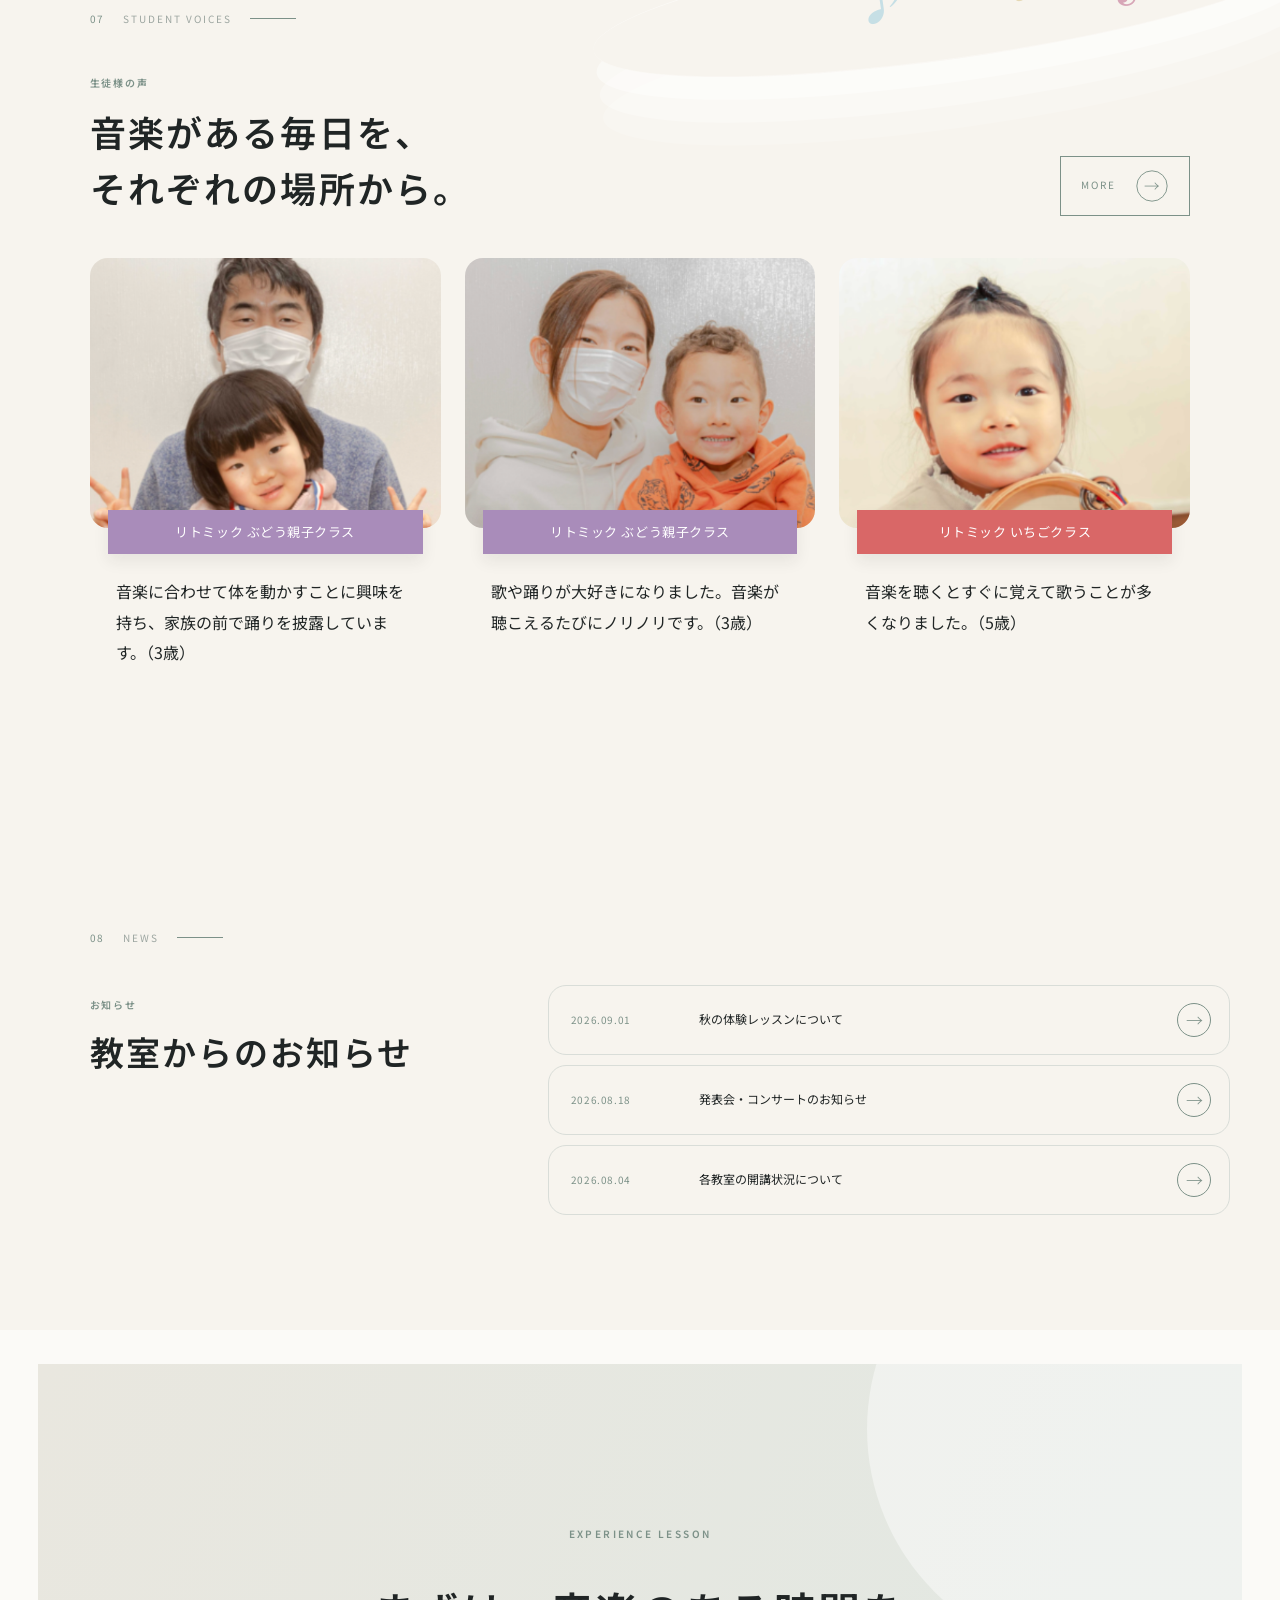
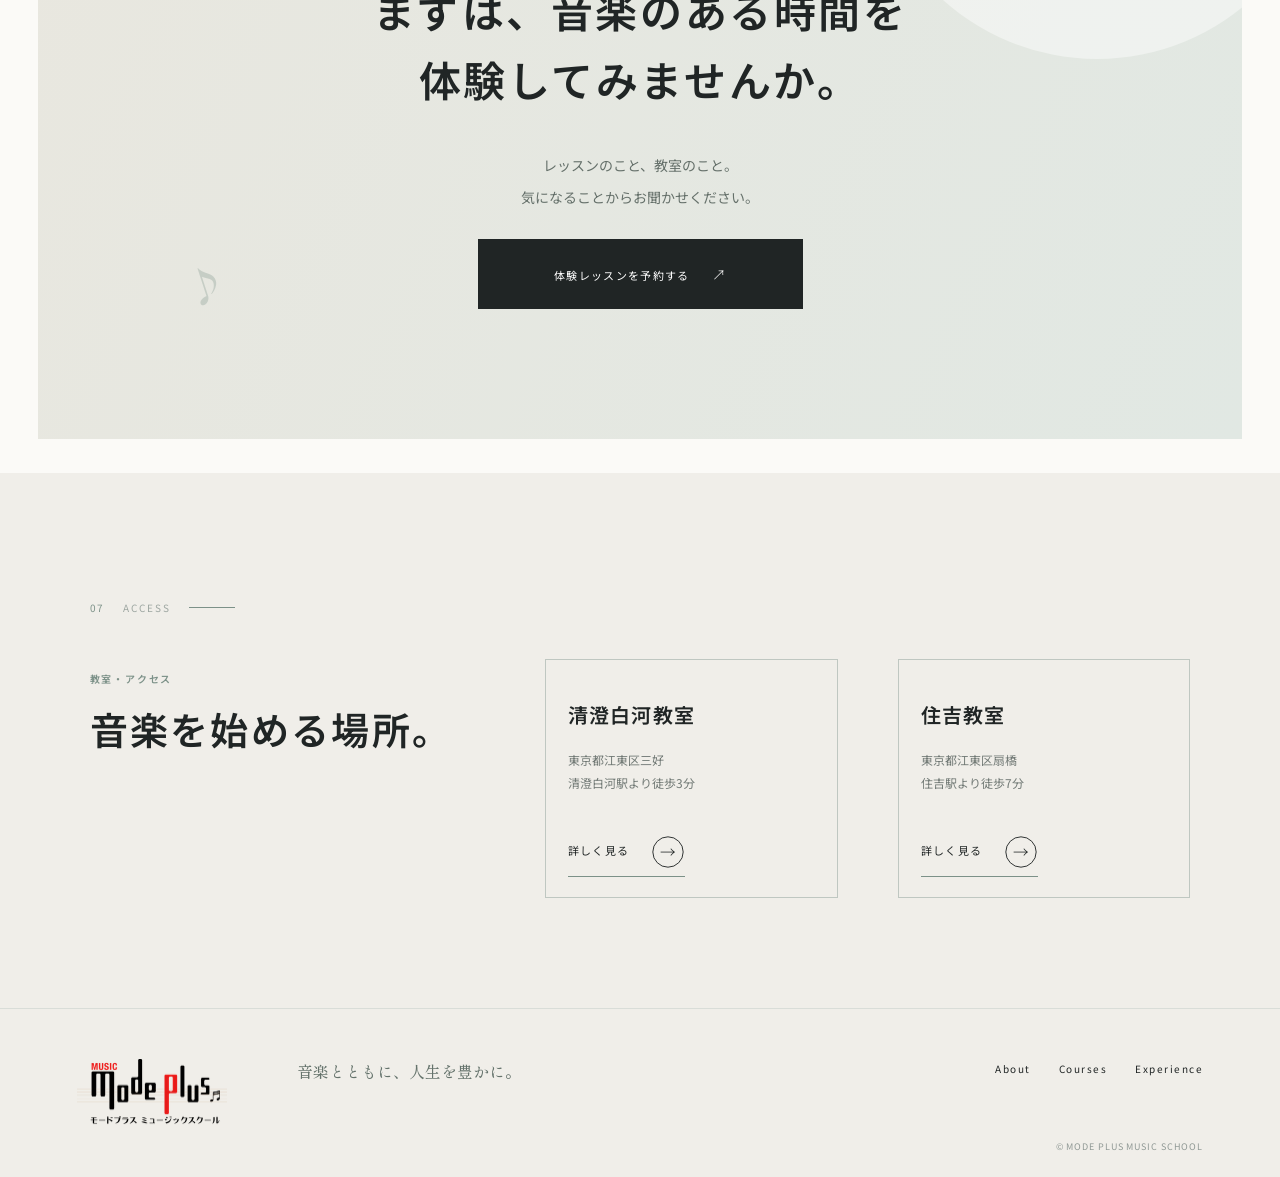
==== commit 9f6ec738: "v@AapfPY_sNkEmbjSSVrhp" ====
--- a/index.html
+++ b/index.html
@@ -113,6 +113,54 @@
     @media(max-width:767px){.voice-grid article:nth-child(2){margin-top:0}.voice-grid .voice-photo{height:230px}.voice-grid article p{padding:0 18px}}
     @media(max-width:767px){.voice-grid-three{grid-template-columns:1fr;gap:20px}.voice-photo{height:220px}.voice-grid-three article p{font-size:15px}}
     @media(max-width:767px){.group-color-legend{padding:18px}.legend-items{display:grid;gap:10px;font-size:11px}}
+    .hero{overflow:hidden}.hero-image,.image-hero{border-radius:0 0 0 150px!important;overflow:hidden}.hero:after{content:'♪';position:absolute;right:46%;bottom:42px;color:rgba(124,145,136,.38);font:46px/1 var(--serif);transform:rotate(-14deg);z-index:1;pointer-events:none}.intro-image{border-radius:48% 0 48% 0!important;overflow:hidden;box-shadow:12px 14px 0 rgba(221,213,199,.45)}.course-card .course-image{border-radius:0 55px 0 0!important}.age:after{content:'♫';position:absolute;left:5vw;bottom:50px;color:rgba(124,145,136,.3);font:34px/1 var(--serif);transform:rotate(12deg);pointer-events:none}.experience:after{content:'♪';position:absolute;left:12%;bottom:20%;color:rgba(124,145,136,.3);font:42px/1 var(--serif);transform:rotate(-18deg);pointer-events:none}@media(max-width:767px){.hero-image,.image-hero{border-radius:0 0 0 70px!important}.hero:after{right:12%;bottom:22px;font-size:34px}.intro-image{border-radius:42% 0 42% 0!important}.course-card .course-image{border-radius:0 32px 0 0!important}.age:after,.experience:after{font-size:28px}}
+    .reason-image{border-radius:0 150px 0 0!important;overflow:hidden}
+    .intro-image{border-radius:18px!important;overflow:hidden;box-shadow:12px 14px 0 rgba(221,213,199,.45)}
+    .header-cta span,.button span,.text-link span,.more-button span,.circle-arrow,.news-list b{font-family:var(--sans);font-weight:300;letter-spacing:0}
+    .header-cta span,.button span,.text-link span,.more-button span{display:inline-block;transform:scale(.92);border-radius:40%}
+    .circle-arrow{border-radius:50%!important}
+    .news-list a{border-radius:18px!important;transition:transform .3s ease,background-color .3s ease,color .3s ease,box-shadow .3s ease;padding-left:22px!important;padding-right:22px!important}
+    .news-list a:hover{background:#dfe8e3;color:var(--ink);transform:translateY(-5px);box-shadow:0 12px 24px rgba(32,37,37,.1)}
+    .six-courses .circle-arrow{font-size:0;width:48px;height:48px;border:1px solid #34443f!important;border-radius:50%!important;display:flex;align-items:center;justify-content:center;line-height:1}
+    .six-courses .circle-arrow:after{content:'→';font-size:24px;font-weight:300}
+    .more-button span{width:34px;height:34px;margin-left:16px;border:1px solid var(--sage);border-radius:50%;display:inline-flex;align-items:center;justify-content:center;font-size:0;vertical-align:middle}
+    .more-button span:after{content:'→';font-size:17px;font-weight:300}
+    .news-list b,.text-link span{width:34px;height:34px;border:1px solid currentColor;border-radius:50%;display:inline-flex;align-items:center;justify-content:center;font-size:0;vertical-align:middle}
+    .news-list b:after,.text-link span:after{content:'→';font-size:17px;font-weight:300}
+    .header-cta{min-width:190px;padding-left:42px;position:relative}
+    .header-cta:before{content:'♪';position:absolute;left:18px;top:50%;transform:translateY(-52%) rotate(-10deg);font-size:20px;color:#dfe8e3}
+    .header-cta span{font-size:0;width:28px;height:28px;border:1px solid rgba(255,255,255,.7);border-radius:50%;display:inline-flex;align-items:center;justify-content:center;margin-left:14px}
+    .header-cta span:after{content:'→';font-size:15px;font-weight:300}
+    .text-link,.more-button,.button,.footer-links a{transition:background-color .28s ease,color .28s ease,transform .28s ease,box-shadow .28s ease}
+    .text-link:hover,.more-button:hover,.footer-links a:hover{background:#dfe8e3;color:var(--ink);transform:translateY(-3px);box-shadow:0 8px 18px rgba(32,37,37,.08)}
+    .button:hover,.header-cta:hover{background:var(--sage);border-color:var(--sage);transform:translateY(-3px);box-shadow:0 8px 18px rgba(32,37,37,.12)}
+    @media(max-width:767px){.reason-image{border-radius:0 70px 0 0!important}.intro-image{border-radius:14px!important}.news-list a{border-radius:14px!important}}
+    .text-link:hover,.more-button:hover,.footer-links a:hover{background:transparent!important;color:inherit;transform:none;box-shadow:none}
+    .news-list a:hover{background:transparent!important;color:inherit;transform:none;box-shadow:none}
+    .text-link span,.more-button span,.news-list b{transition:background-color .25s ease,color .25s ease,transform .25s ease}
+    .text-link:hover span,.more-button:hover span,.news-list a:hover b{background:var(--sage);color:#fff;transform:translateX(4px)}
+    .teacher-card .teacher-portrait{border-radius:18px!important;overflow:hidden;position:relative}
+    .teacher-card .teacher-portrait:after{content:'♪ 𝄞';position:absolute;right:16px;bottom:12px;color:rgba(255,255,255,.9);font:22px/1 var(--serif);letter-spacing:5px;text-shadow:0 1px 8px rgba(32,37,37,.35);transform:rotate(-8deg);pointer-events:none}
+    .teacher-card .teacher-three{background:#d9d7d2!important}
+    .teacher-card .teacher-three img{display:block;width:100%;height:100%;margin:0!important;object-fit:cover;object-position:center top;transform:none!important}
+    .voice-grid{grid-template-columns:repeat(3,1fr);gap:24px}
+    .voice-grid article:nth-child(2){margin-top:0}
+    .voice-grid .voice-photo{border-radius:18px;overflow:hidden}
+    .voice-grid article:nth-child(1)>span,.voice-grid article:nth-child(2)>span{background:#a98cba}
+    .voice-grid article:nth-child(3)>span{background:#d96767}
+    .voice-grid .voice-photo-01{background-image:url('img/voice-01.png')}.voice-grid .voice-photo-02{background-image:url('img/voice-02.png')}.voice-grid .voice-photo-03{background-image:url('img/voice-03.png')}
+    .student-voices{position:relative;overflow:hidden}
+    .student-voices:before{content:'';position:absolute;right:-30px;top:58px;width:720px;height:115px;border-top:1px solid rgba(255,255,255,.5);border-bottom:1px solid rgba(255,255,255,.35);border-radius:50%;transform:rotate(-8deg);box-shadow:0 23px 0 rgba(255,255,255,.38),0 46px 0 rgba(255,255,255,.25),0 69px 0 rgba(255,255,255,.15);pointer-events:none}
+    .student-voices .voice-notes{position:absolute;right:5px;top:40px;display:flex;align-items:flex-start;gap:62px;font:74px/1 var(--serif);transform:rotate(-8deg);pointer-events:none;z-index:0}
+    .student-voices .voice-notes span{color:#c6dfe5;font:inherit;letter-spacing:0}
+    .student-voices .voice-notes span:nth-child(2){color:#e5d8b3}
+    .student-voices .voice-notes span:nth-child(3){color:#d7a6b7}
+    .student-voices .voice-notes span:nth-child(4){color:#8ca687}
+    .student-voices:after{content:'';display:none}
+    .student-voices .section-label,.student-voices .voice-heading,.student-voices .voice-grid{position:relative;z-index:1}
+    @media(max-width:900px){.voice-grid{grid-template-columns:1fr 1fr}}
+    @media(max-width:767px){.voice-grid{grid-template-columns:1fr}.voice-grid .voice-photo{border-radius:14px}}
+    @media(max-width:767px){.teacher-card .teacher-portrait{border-radius:14px!important}}
   </style>
 </head>
 <body>
@@ -163,7 +211,7 @@
       <div class="section-label">03 <span>COURSE NAVIGATION</span></div>
       <div class="section-heading"><div><p class="kicker">6つの入口から、あなたの音楽へ。</p><h2>COURSES</h2></div><p class="heading-note">年齢や目的に合わせて、<br>自分に合うコースをお選びください。</p></div>
       <div class="course-grid six-courses">
-        <a class="course-card course-group" href="#courses"><div class="course-image image-piano"></div><div class="course-info"><span class="course-number">01</span><h3>グループ</h3><p>1〜5歳の音楽体験。<br>年齢別のクラスをご案内します。</p><span class="circle-arrow">↗</span></div></a>
+        <a class="course-card course-group" href="group.html"><div class="course-image image-piano"></div><div class="course-info"><span class="course-number">01</span><h3>グループ</h3><p>1〜5歳の音楽体験。<br>年齢別のクラスをご案内します。</p><span class="circle-arrow">↗</span></div></a>
         <a class="course-card" href="#courses"><div class="course-image image-piano"></div><div class="course-info"><span class="course-number">02</span><h3>子どもの<br>個人ピアノ</h3><p>4〜18歳。成長に合わせた個人レッスン。</p><span class="circle-arrow">↗</span></div></a>
         <a class="course-card" href="#courses"><div class="course-image image-vocal"></div><div class="course-info"><span class="course-number">03</span><h3>子どもの<br>個人うた</h3><p>4〜18歳。声と表現を育てるレッスン。</p><span class="circle-arrow">↗</span></div></a>
         <a class="course-card" href="#courses"><div class="course-image image-piano"></div><div class="course-info"><span class="course-number">04</span><h3>大人のピアノ</h3><p>18歳〜。はじめてから再開まで。</p><span class="circle-arrow">↗</span></div></a>
@@ -188,7 +236,7 @@
     </section>
 
     <section class="voices section" id="teachers"><div class="section-label">06 <span>TEACHERS</span></div><div class="teacher-heading"><div><p class="kicker">講師紹介</p><h2>音楽を学ぶ人に、<br>音楽を愛する人が寄り添う。</h2></div><a class="more-button" href="#teachers">MORE <span>↗</span></a></div><div class="teacher-grid"><article class="teacher-card"><div class="teacher-portrait teacher-one"><img src="teacher-03.png" alt="和田 蕗子"></div><small>PIANO / DIRECTOR</small><h3>和田 蕗子</h3><p>代表・ピアノ</p></article><article class="teacher-card"><div class="teacher-portrait teacher-two"><img src="teacher-01.png" alt="永本 志帆"></div><small>PIANO / RHYTHMIC</small><h3>永本 志帆</h3><p>ピアノ・リトミック</p></article><article class="teacher-card"><div class="teacher-portrait teacher-three"><img src="teacher-02.png" alt="後藤 亜季"></div><small>VOCAL</small><h3>後藤 亜季</h3><p>うた・リトミック</p></article></div></section>
-    <section class="student-voices section" id="voices"><div class="section-label">07 <span>STUDENT VOICES</span></div><div class="voice-heading"><div><p class="kicker">生徒様の声</p><h2>音楽がある毎日を、<br>それぞれの場所から。</h2></div><a class="more-button" href="#voices">MORE <span>↗</span></a></div><div class="voice-grid"><article><div class="voice-photo voice-photo-01"></div><span>リトミック ぶどう親子クラス</span><p>音楽に合わせて体を動かすことに興味を持ち、家族の前で踊りを披露しています。（3歳）</p></article><article><div class="voice-photo voice-photo-02"></div><span>リトミック ぶどう親子クラス</span><p>歌や踊りが大好きになりました。音楽が聴こえるたびにノリノリです。（3歳）</p></article></div></section>
+    <section class="student-voices section" id="voices"><div class="voice-notes" aria-hidden="true"><span>♪</span><span>♫</span><span>𝄞</span><span>♪</span></div><div class="section-label">07 <span>STUDENT VOICES</span></div><div class="voice-heading"><div><p class="kicker">生徒様の声</p><h2>音楽がある毎日を、<br>それぞれの場所から。</h2></div><a class="more-button" href="#voices">MORE <span>↗</span></a></div><div class="voice-grid"><article><div class="voice-photo voice-photo-01"></div><span>リトミック ぶどう親子クラス</span><p>音楽に合わせて体を動かすことに興味を持ち、家族の前で踊りを披露しています。（3歳）</p></article><article><div class="voice-photo voice-photo-02"></div><span>リトミック ぶどう親子クラス</span><p>歌や踊りが大好きになりました。音楽が聴こえるたびにノリノリです。（3歳）</p></article><article><div class="voice-photo voice-photo-03"></div><span>リトミック いちごクラス</span><p>音楽を聴くとすぐに覚えて歌うことが多くなりました。（5歳）</p></article></div></section>
 
     <section class="news section" id="news"><div class="section-label">08 <span>NEWS</span></div><div class="news-grid"><div><p class="kicker">お知らせ</p><h2>教室からのお知らせ</h2></div><div class="news-list"><a href="#news"><time>2026.09.01</time><span>秋の体験レッスンについて</span><b>↗</b></a><a href="#news"><time>2026.08.18</time><span>発表会・コンサートのお知らせ</span><b>↗</b></a><a href="#news"><time>2026.08.04</time><span>各教室の開講状況について</span><b>↗</b></a></div></div></section>
 
--- a/styles.css
+++ b/styles.css
@@ -32,3 +32,12 @@
 .intro{grid-template-columns:minmax(0,1fr) 500px}.intro .intro-aside{min-width:500px}.intro-image{width:500px;height:333px;min-width:500px;flex:0 0 500px}
 .intro{column-gap:30px}
 .intro{column-gap:0}
+/* Soft curved image treatment inspired by Kawai Music School */
+.hero{overflow:hidden}
+.hero-image,.image-hero{border-radius:0 0 0 150px;overflow:hidden}
+.hero:after{content:'♪';position:absolute;right:46%;bottom:42px;color:rgba(124,145,136,.38);font:46px/1 var(--serif);transform:rotate(-14deg);z-index:1;pointer-events:none}
+.intro-image{border-radius:48% 0 48% 0;overflow:hidden;box-shadow:12px 14px 0 rgba(221,213,199,.45)}
+.course-card .course-image{border-radius:0 55px 0 0}
+.age:after{content:'♫';position:absolute;left:5vw;bottom:50px;color:rgba(124,145,136,.3);font:34px/1 var(--serif);transform:rotate(12deg);pointer-events:none}
+.experience:after{content:'♪';position:absolute;left:12%;bottom:20%;color:rgba(124,145,136,.3);font:42px/1 var(--serif);transform:rotate(-18deg);pointer-events:none}
+@media(max-width:767px){.hero-image,.image-hero{border-radius:0 0 0 70px}.hero:after{right:12%;bottom:22px;font-size:34px}.intro-image{border-radius:42% 0 42% 0}.course-card .course-image{border-radius:0 32px 0 0}.age:after,.experience:after{font-size:28px}}
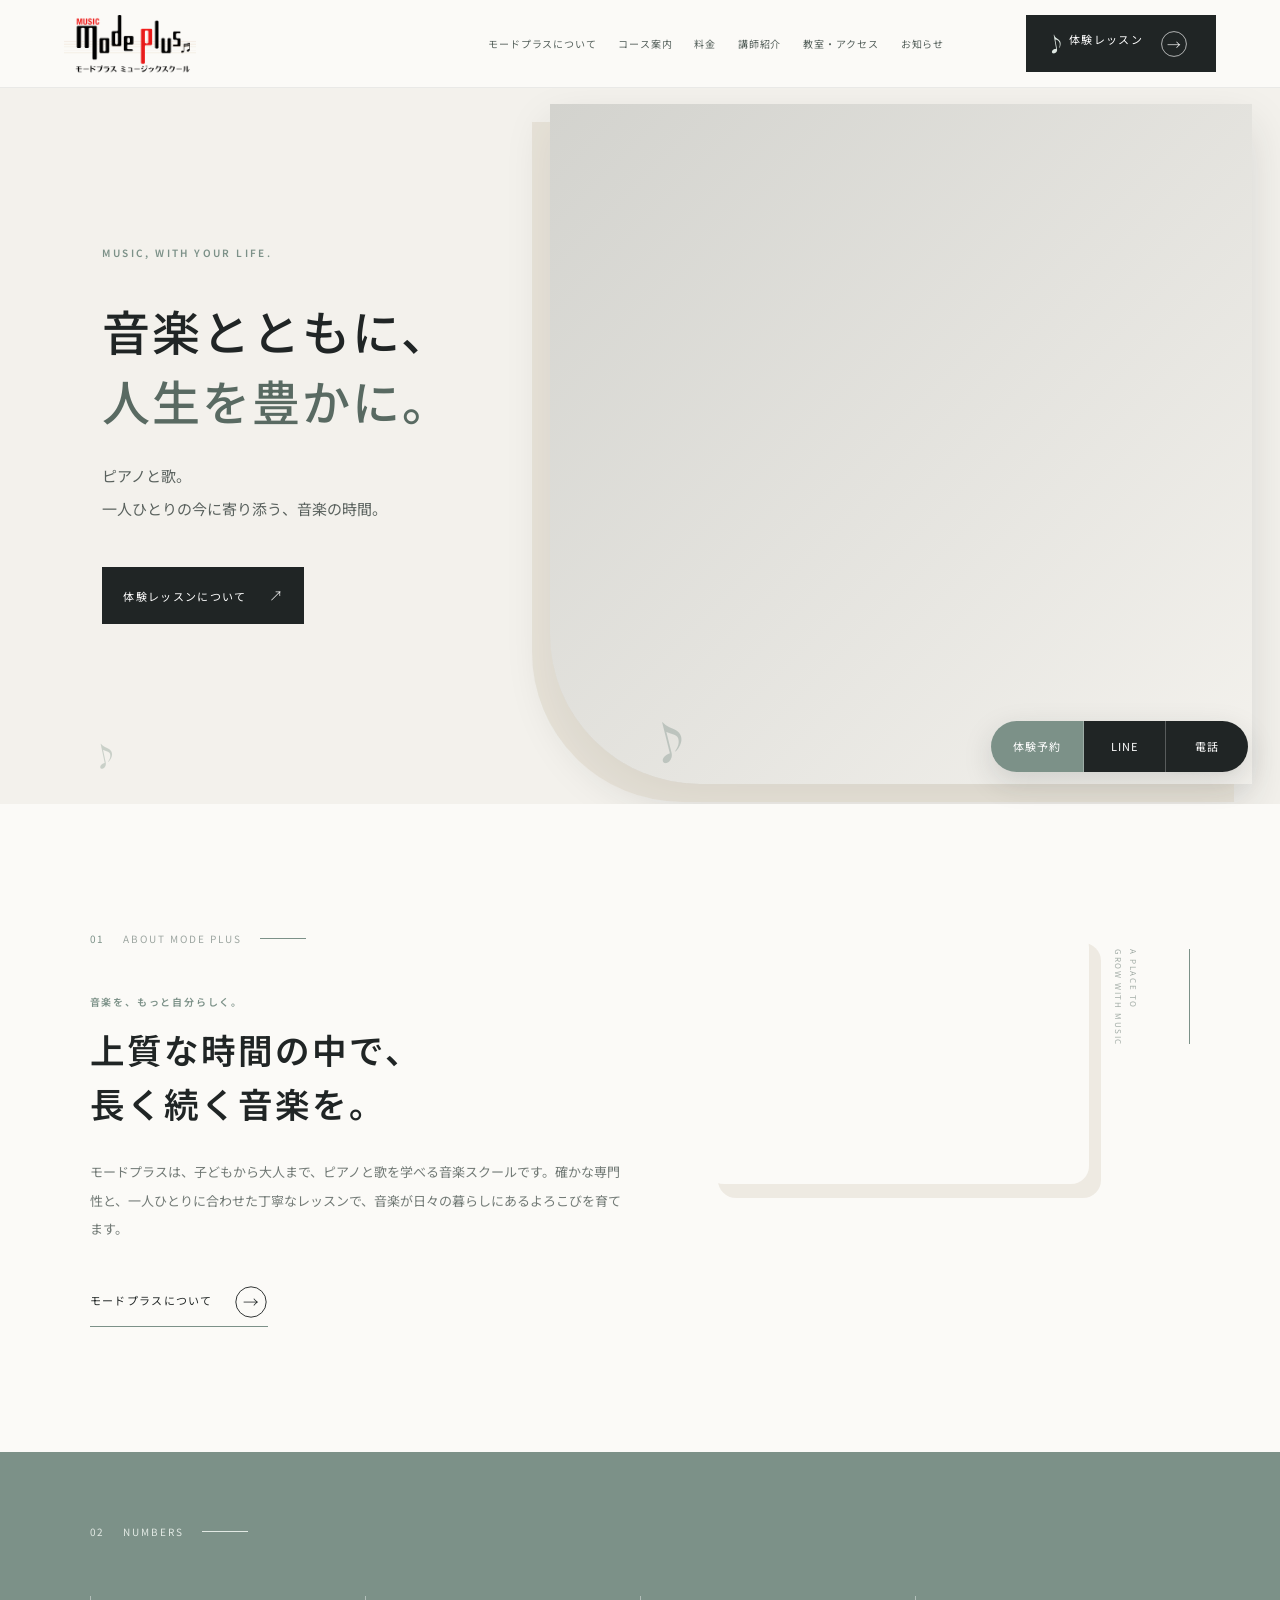
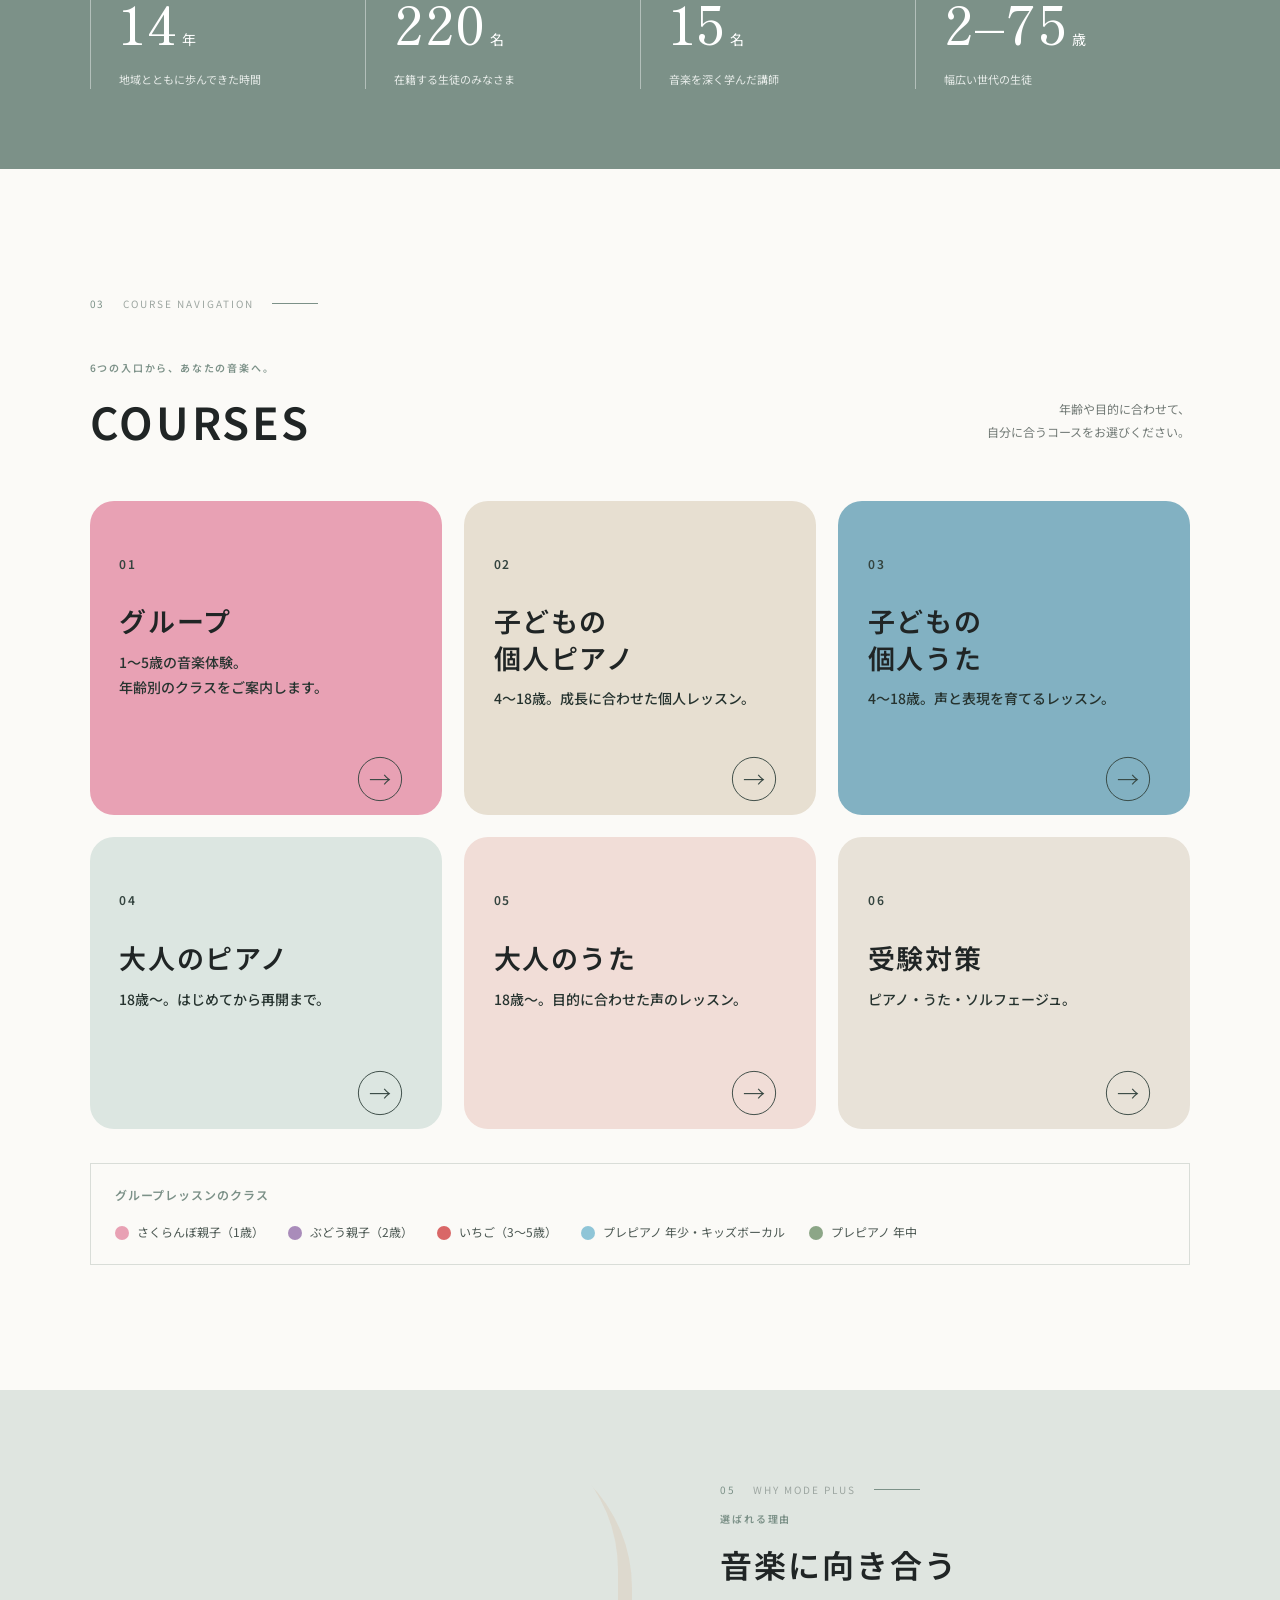
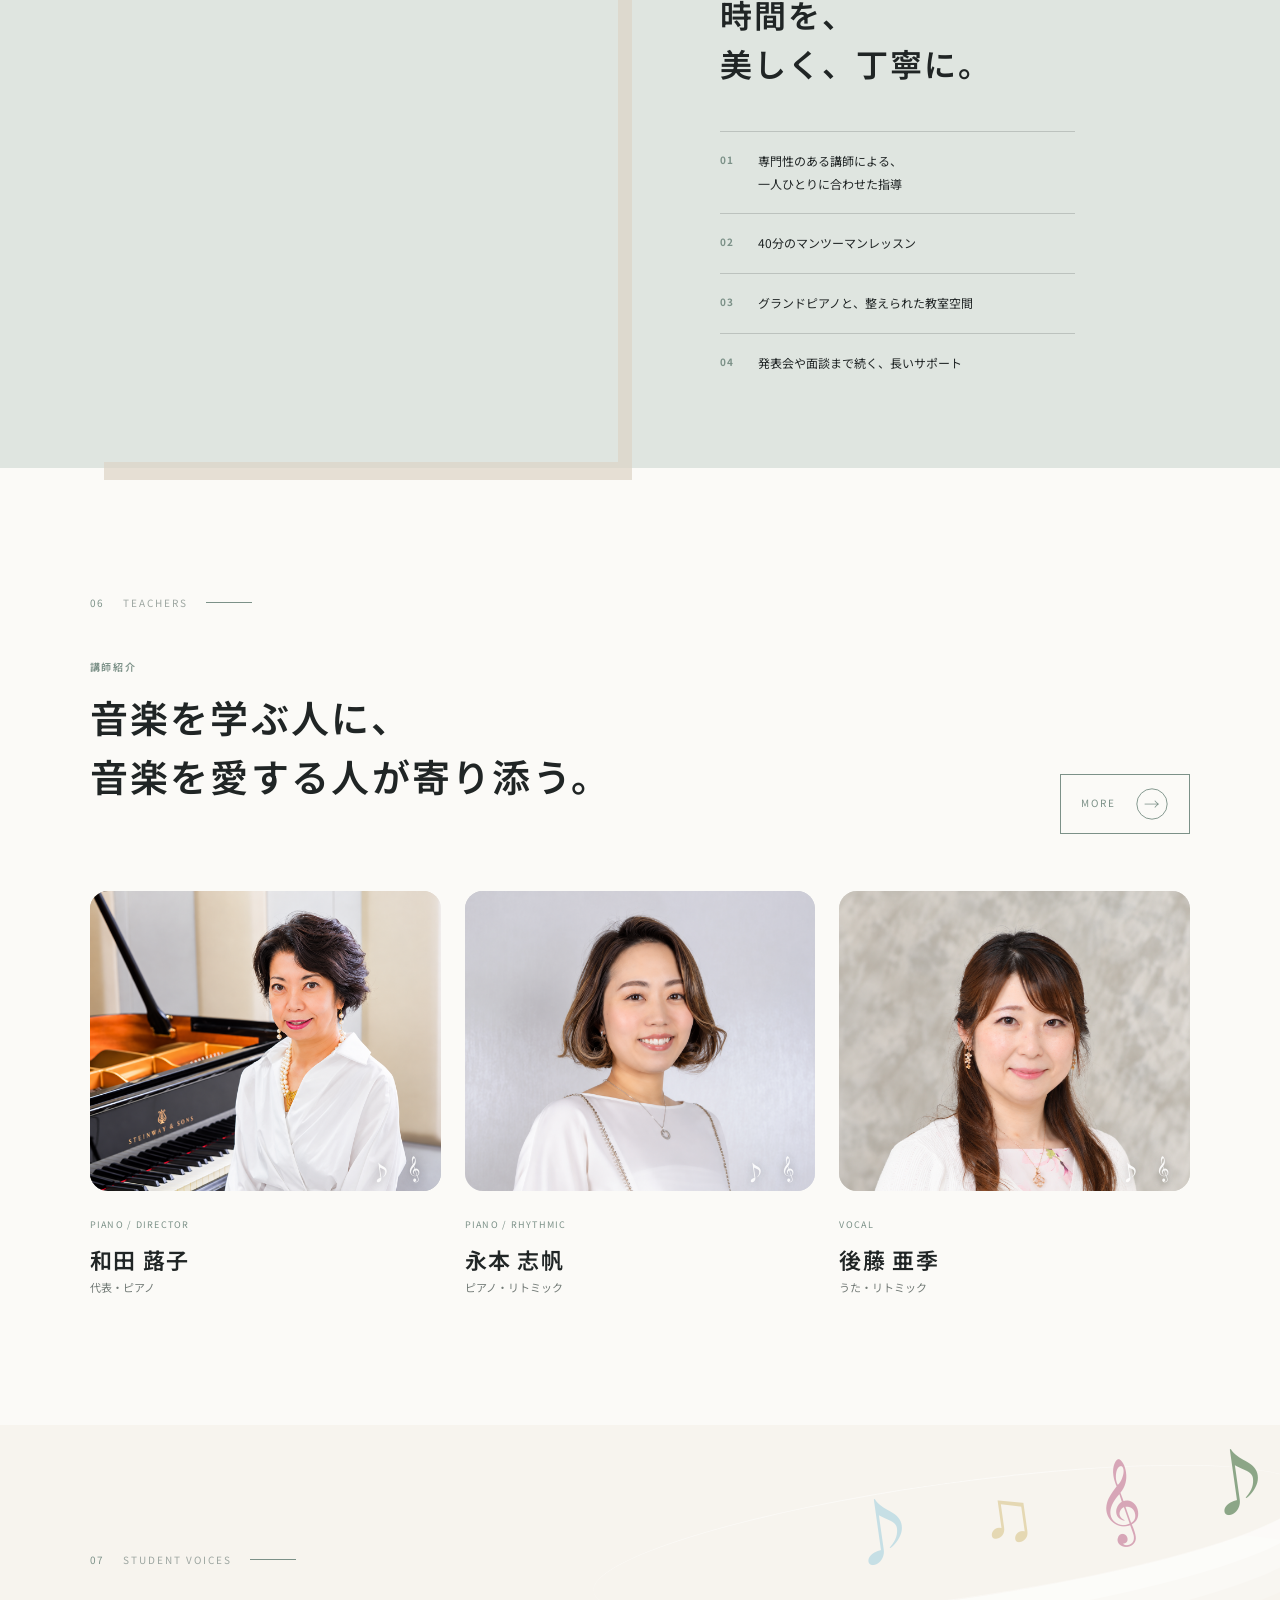
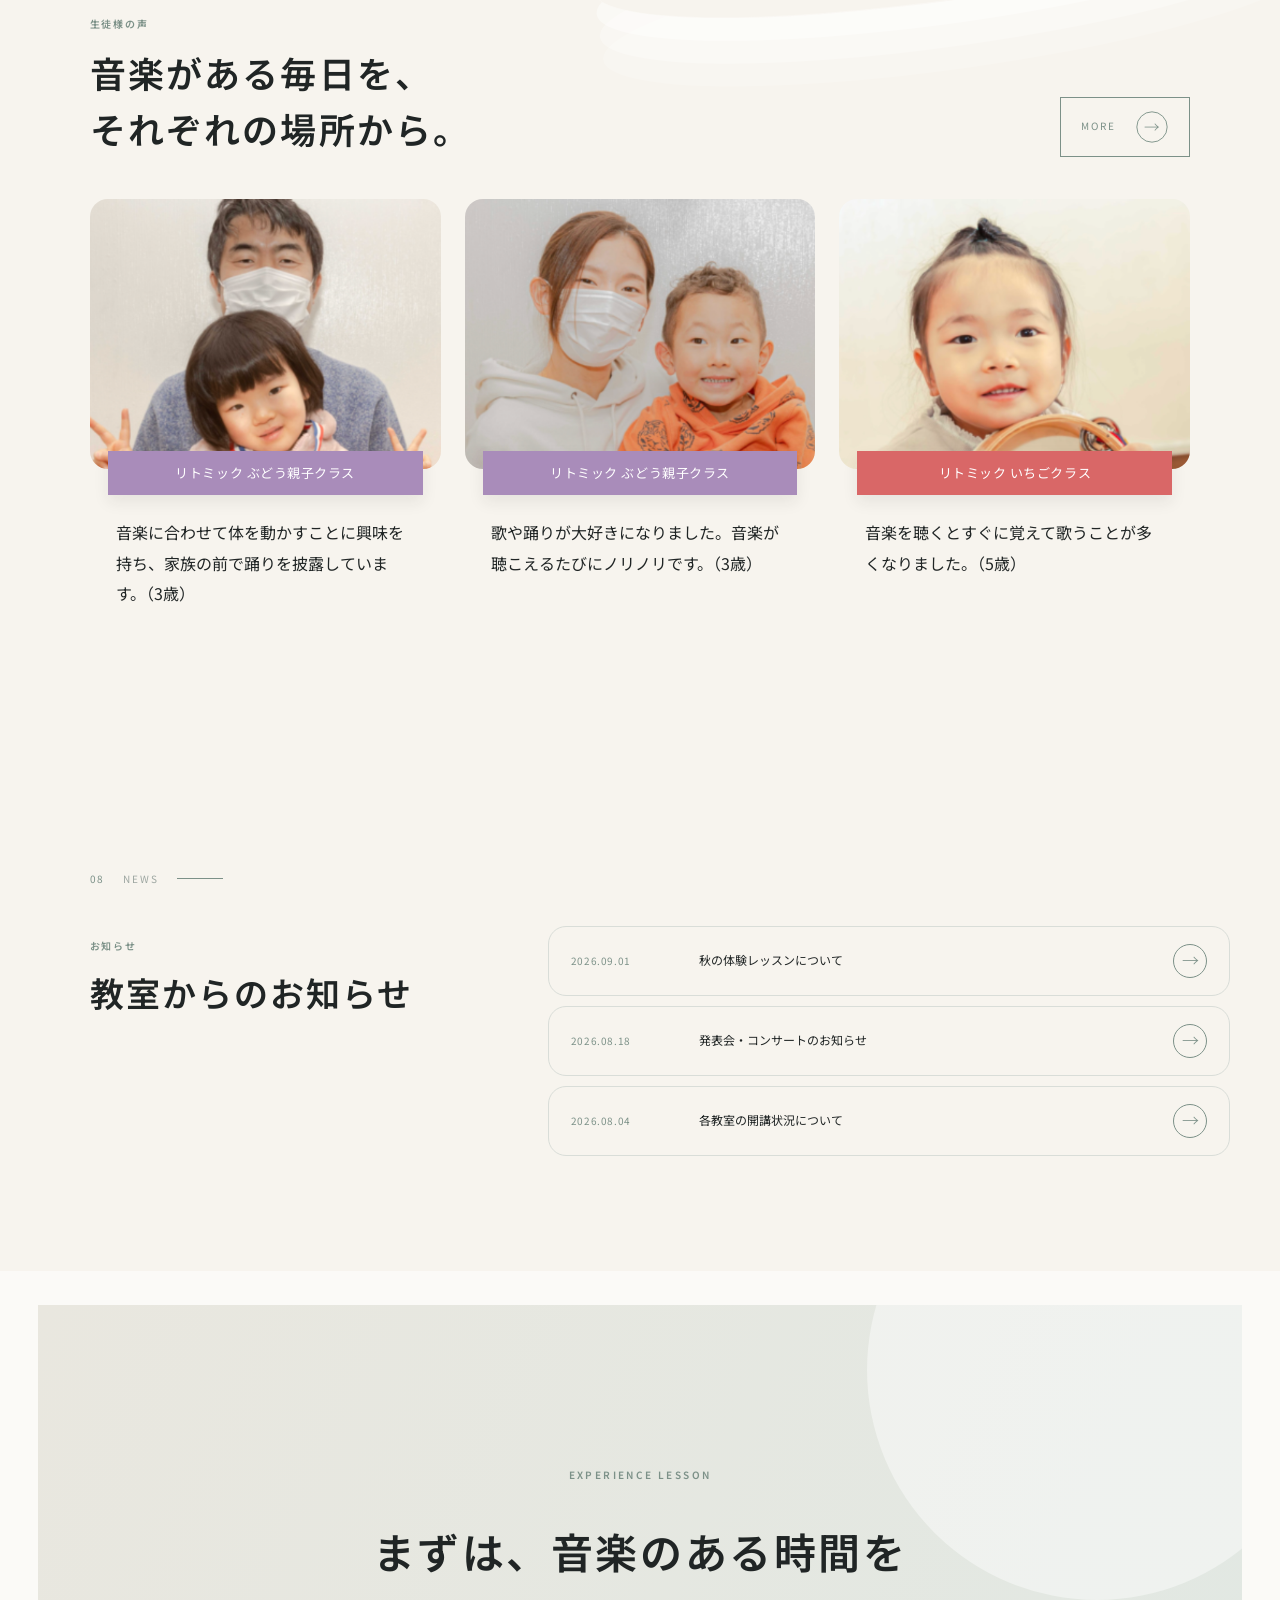
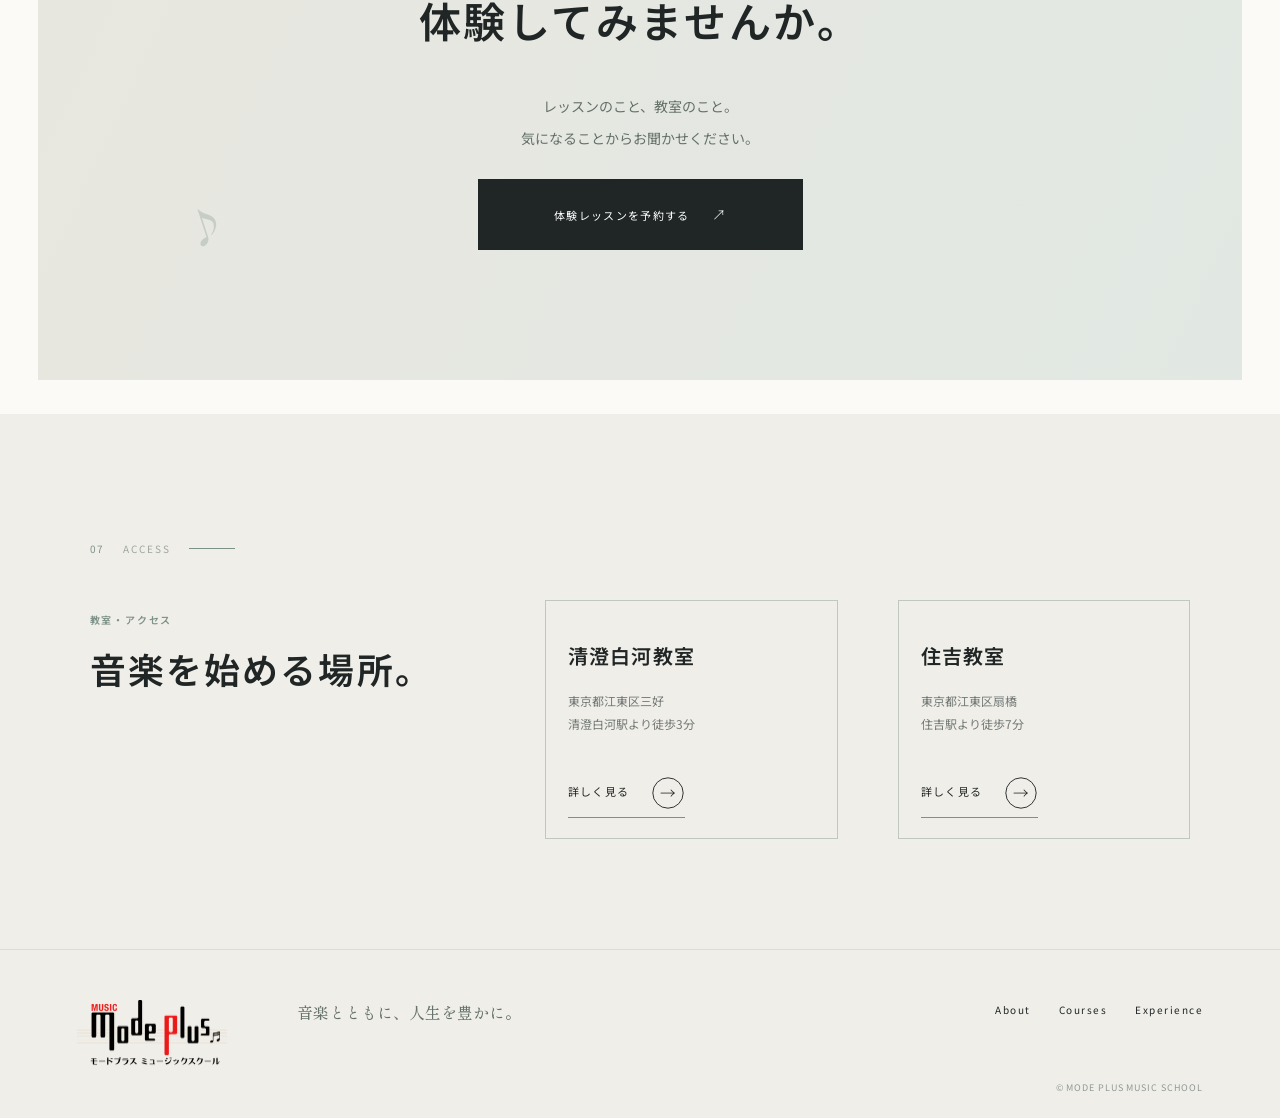
==== commit 5505d8c4: "WIP: TOPの見出しと本文の改行を調整" ====
--- a/index.html
+++ b/index.html
@@ -161,6 +161,42 @@
     @media(max-width:900px){.voice-grid{grid-template-columns:1fr 1fr}}
     @media(max-width:767px){.voice-grid{grid-template-columns:1fr}.voice-grid .voice-photo{border-radius:14px}}
     @media(max-width:767px){.teacher-card .teacher-portrait{border-radius:14px!important}}
+    /* TOP typography: keep Japanese phrases together without changing the copy. */
+    .text-chunk{display:inline-block;white-space:nowrap}
+    .hero-copy{min-width:0}
+    .hero h1{font-size:clamp(38px,3.75vw,52px);letter-spacing:.04em}
+    .hero h1 .headline-line{display:block;white-space:nowrap}
+    .intro h2{font-size:clamp(28px,2.7vw,38px)}
+    .reason-copy h2{font-size:clamp(28px,2.5vw,34px)}
+    .access h2{font-size:clamp(28px,2.8vw,38px)}
+    .teacher-heading,.voice-heading{gap:24px}
+    .teacher-heading>div,.voice-heading>div{min-width:0}
+    .teacher-heading .more-button,.voice-heading .more-button{flex-shrink:0;white-space:nowrap}
+    .six-courses .course-info{padding-left:clamp(18px,2.4vw,34px);padding-right:clamp(18px,2.4vw,34px);padding-bottom:90px}
+    .six-courses .course-info h3{white-space:nowrap}
+    .six-courses .course-info p,.body-copy,.voice-grid article p,.news-list a>span{text-wrap:pretty;line-break:strict;overflow-wrap:break-word}
+    .news-list a>span{min-width:0}
+    .news-list a{grid-template-columns:110px minmax(0,1fr) 34px}
+    .legend-swatch{flex-shrink:0}
+    @media(min-width:1025px){
+      .hero-copy{padding-right:clamp(24px,3vw,56px)}
+    }
+    @media(min-width:768px) and (max-width:1024px){
+      .hero h1{font-size:48px}
+    }
+    @media(max-width:767px){
+      .hero h1{font-size:clamp(30px,9.6vw,38px)}
+      .intro h2,.teacher-heading h2,.access h2{font-size:clamp(26px,7.6vw,30px)}
+      .reason-copy h2{font-size:clamp(25px,7.2vw,29px)}
+      .voice-heading{display:block}
+      .voice-heading h2{font-size:clamp(24px,7.5vw,30px)}
+      .voice-heading .more-button{display:inline-block;margin-top:22px}
+      .experience h2{font-size:clamp(23px,7.2vw,29px)}
+      .news-list a{grid-template-columns:minmax(0,1fr) 34px;gap:6px 12px}
+      .news-list time{grid-column:1;grid-row:1}
+      .news-list a>span{grid-column:1;grid-row:2}
+      .news-list b{grid-column:2;grid-row:1 / span 2}
+    }
   </style>
 </head>
 <body>
@@ -178,8 +214,8 @@
     <section class="hero">
       <div class="hero-copy">
         <p class="eyebrow">MUSIC, WITH YOUR LIFE.</p>
-        <h1>音楽とともに、<br><em>人生を豊かに。</em></h1>
-        <p class="hero-lead">ピアノと歌。<br>一人ひとりの今に寄り添う、音楽の時間。</p>
+        <h1><span class="headline-line">音楽とともに、</span><em class="headline-line">人生を豊かに。</em></h1>
+        <p class="hero-lead">ピアノと歌。<br><span class="text-chunk">一人ひとりの今に寄り添う、</span><span class="text-chunk">音楽の時間。</span></p>
         <a class="button button-dark" href="#experience">体験レッスンについて <span>↗</span></a>
       </div>
       <div class="hero-image image-hero" role="img" aria-label="ピアノのある音楽教室"></div>
@@ -190,7 +226,7 @@
       <div class="section-label">01 <span>ABOUT MODE PLUS</span></div>
       <div class="intro-content">
         <p class="kicker">音楽を、もっと自分らしく。</p>
-        <h2>上質な時間の中で、<br>長く続く音楽を。</h2>
+        <h2><span class="text-chunk">上質な時間の中で、</span><br><span class="text-chunk">長く続く音楽を。</span></h2>
         <p class="body-copy">モードプラスは、子どもから大人まで、ピアノと歌を学べる音楽スクールです。確かな専門性と、一人ひとりに合わせた丁寧なレッスンで、音楽が日々の暮らしにあるよろこびを育てます。</p>
         <a class="text-link" href="#about">モードプラスについて <span>↗</span></a>
       </div>
@@ -211,12 +247,12 @@
       <div class="section-label">03 <span>COURSE NAVIGATION</span></div>
       <div class="section-heading"><div><p class="kicker">6つの入口から、あなたの音楽へ。</p><h2>COURSES</h2></div><p class="heading-note">年齢や目的に合わせて、<br>自分に合うコースをお選びください。</p></div>
       <div class="course-grid six-courses">
-        <a class="course-card course-group" href="group.html"><div class="course-image image-piano"></div><div class="course-info"><span class="course-number">01</span><h3>グループ</h3><p>1〜5歳の音楽体験。<br>年齢別のクラスをご案内します。</p><span class="circle-arrow">↗</span></div></a>
-        <a class="course-card" href="#courses"><div class="course-image image-piano"></div><div class="course-info"><span class="course-number">02</span><h3>子どもの<br>個人ピアノ</h3><p>4〜18歳。成長に合わせた個人レッスン。</p><span class="circle-arrow">↗</span></div></a>
-        <a class="course-card" href="#courses"><div class="course-image image-vocal"></div><div class="course-info"><span class="course-number">03</span><h3>子どもの<br>個人うた</h3><p>4〜18歳。声と表現を育てるレッスン。</p><span class="circle-arrow">↗</span></div></a>
-        <a class="course-card" href="#courses"><div class="course-image image-piano"></div><div class="course-info"><span class="course-number">04</span><h3>大人のピアノ</h3><p>18歳〜。はじめてから再開まで。</p><span class="circle-arrow">↗</span></div></a>
-        <a class="course-card" href="#courses"><div class="course-image image-vocal"></div><div class="course-info"><span class="course-number">05</span><h3>大人のうた</h3><p>18歳〜。目的に合わせた声のレッスン。</p><span class="circle-arrow">↗</span></div></a>
-        <a class="course-card" href="#courses"><div class="course-image image-piano"></div><div class="course-info"><span class="course-number">06</span><h3>受験対策</h3><p>ピアノ・うた・ソルフェージュ。</p><span class="circle-arrow">↗</span></div></a>
+        <a class="course-card course-group" href="group.html"><div class="course-image image-piano"></div><div class="course-info"><span class="course-number">01</span><h3>グループ</h3><p><span class="text-chunk">1〜5歳の音楽体験。</span><br><span class="text-chunk">年齢別のクラスを</span><span class="text-chunk">ご案内します。</span></p><span class="circle-arrow">↗</span></div></a>
+        <a class="course-card" href="#courses"><div class="course-image image-piano"></div><div class="course-info"><span class="course-number">02</span><h3>子どもの<br>個人ピアノ</h3><p><span class="text-chunk">4〜18歳。</span><span class="text-chunk">成長に合わせた</span><span class="text-chunk">個人レッスン。</span></p><span class="circle-arrow">↗</span></div></a>
+        <a class="course-card" href="#courses"><div class="course-image image-vocal"></div><div class="course-info"><span class="course-number">03</span><h3>子どもの<br>個人うた</h3><p><span class="text-chunk">4〜18歳。</span><span class="text-chunk">声と表現を育てる</span><span class="text-chunk">レッスン。</span></p><span class="circle-arrow">↗</span></div></a>
+        <a class="course-card" href="#courses"><div class="course-image image-piano"></div><div class="course-info"><span class="course-number">04</span><h3>大人のピアノ</h3><p><span class="text-chunk">18歳〜。</span><span class="text-chunk">はじめてから再開まで。</span></p><span class="circle-arrow">↗</span></div></a>
+        <a class="course-card" href="#courses"><div class="course-image image-vocal"></div><div class="course-info"><span class="course-number">05</span><h3>大人のうた</h3><p><span class="text-chunk">18歳〜。</span><span class="text-chunk">目的に合わせた</span><span class="text-chunk">声のレッスン。</span></p><span class="circle-arrow">↗</span></div></a>
+        <a class="course-card" href="#courses"><div class="course-image image-piano"></div><div class="course-info"><span class="course-number">06</span><h3>受験対策</h3><p><span class="text-chunk">ピアノ・うた・</span><span class="text-chunk">ソルフェージュ。</span></p><span class="circle-arrow">↗</span></div></a>
       </div>
       <div class="group-color-legend" aria-label="グループレッスンの色分け">
         <p>グループレッスンのクラス</p>
@@ -232,17 +268,17 @@
     </section>
 
     <section class="reasons section">
-      <div class="reason-image image-room"></div><div class="reason-copy"><div class="section-label">05 <span>WHY MODE PLUS</span></div><p class="kicker">選ばれる理由</p><h2>音楽に向き合う時間を、<br>美しく、丁寧に。</h2><ul><li><b>01</b><span>専門性のある講師による、<br>一人ひとりに合わせた指導</span></li><li><b>02</b><span>40分のマンツーマンレッスン</span></li><li><b>03</b><span>グランドピアノと、整えられた教室空間</span></li><li><b>04</b><span>発表会や面談まで続く、長いサポート</span></li></ul></div>
-    </section>
-
-    <section class="voices section" id="teachers"><div class="section-label">06 <span>TEACHERS</span></div><div class="teacher-heading"><div><p class="kicker">講師紹介</p><h2>音楽を学ぶ人に、<br>音楽を愛する人が寄り添う。</h2></div><a class="more-button" href="#teachers">MORE <span>↗</span></a></div><div class="teacher-grid"><article class="teacher-card"><div class="teacher-portrait teacher-one"><img src="teacher-03.png" alt="和田 蕗子"></div><small>PIANO / DIRECTOR</small><h3>和田 蕗子</h3><p>代表・ピアノ</p></article><article class="teacher-card"><div class="teacher-portrait teacher-two"><img src="teacher-01.png" alt="永本 志帆"></div><small>PIANO / RHYTHMIC</small><h3>永本 志帆</h3><p>ピアノ・リトミック</p></article><article class="teacher-card"><div class="teacher-portrait teacher-three"><img src="teacher-02.png" alt="後藤 亜季"></div><small>VOCAL</small><h3>後藤 亜季</h3><p>うた・リトミック</p></article></div></section>
-    <section class="student-voices section" id="voices"><div class="voice-notes" aria-hidden="true"><span>♪</span><span>♫</span><span>𝄞</span><span>♪</span></div><div class="section-label">07 <span>STUDENT VOICES</span></div><div class="voice-heading"><div><p class="kicker">生徒様の声</p><h2>音楽がある毎日を、<br>それぞれの場所から。</h2></div><a class="more-button" href="#voices">MORE <span>↗</span></a></div><div class="voice-grid"><article><div class="voice-photo voice-photo-01"></div><span>リトミック ぶどう親子クラス</span><p>音楽に合わせて体を動かすことに興味を持ち、家族の前で踊りを披露しています。（3歳）</p></article><article><div class="voice-photo voice-photo-02"></div><span>リトミック ぶどう親子クラス</span><p>歌や踊りが大好きになりました。音楽が聴こえるたびにノリノリです。（3歳）</p></article><article><div class="voice-photo voice-photo-03"></div><span>リトミック いちごクラス</span><p>音楽を聴くとすぐに覚えて歌うことが多くなりました。（5歳）</p></article></div></section>
-
-    <section class="news section" id="news"><div class="section-label">08 <span>NEWS</span></div><div class="news-grid"><div><p class="kicker">お知らせ</p><h2>教室からのお知らせ</h2></div><div class="news-list"><a href="#news"><time>2026.09.01</time><span>秋の体験レッスンについて</span><b>↗</b></a><a href="#news"><time>2026.08.18</time><span>発表会・コンサートのお知らせ</span><b>↗</b></a><a href="#news"><time>2026.08.04</time><span>各教室の開講状況について</span><b>↗</b></a></div></div></section>
-
-    <section class="experience" id="experience"><div class="experience-inner"><p class="eyebrow">EXPERIENCE LESSON</p><h2>まずは、音楽のある時間を<br>体験してみませんか。</h2><p>レッスンのこと、教室のこと。<br>気になることからお聞かせください。</p><a class="button button-dark" href="https://modepluspf.resv.jp/reserve/calendar.php" target="_blank" rel="noopener">体験レッスンを予約する <span>↗</span></a></div></section>
-
-    <section class="access section" id="access"><div class="section-label">07 <span>ACCESS</span></div><div class="access-grid"><div><p class="kicker">教室・アクセス</p><h2>音楽を始める場所。</h2></div><div class="location"><h3>清澄白河教室</h3><p>東京都江東区三好<br>清澄白河駅より徒歩3分</p><a class="text-link" href="#access">詳しく見る <span>↗</span></a></div><div class="location"><h3>住吉教室</h3><p>東京都江東区扇橋<br>住吉駅より徒歩7分</p><a class="text-link" href="#access">詳しく見る <span>↗</span></a></div></div></section>
+      <div class="reason-image image-room"></div><div class="reason-copy"><div class="section-label">05 <span>WHY MODE PLUS</span></div><p class="kicker">選ばれる理由</p><h2><span class="text-chunk">音楽に向き合う</span><span class="text-chunk">時間を、</span><br><span class="text-chunk">美しく、</span><span class="text-chunk">丁寧に。</span></h2><ul><li><b>01</b><span>専門性のある講師による、<br>一人ひとりに合わせた指導</span></li><li><b>02</b><span>40分のマンツーマンレッスン</span></li><li><b>03</b><span>グランドピアノと、整えられた教室空間</span></li><li><b>04</b><span>発表会や面談まで続く、長いサポート</span></li></ul></div>
+    </section>
+
+    <section class="voices section" id="teachers"><div class="section-label">06 <span>TEACHERS</span></div><div class="teacher-heading"><div><p class="kicker">講師紹介</p><h2><span class="text-chunk">音楽を学ぶ人に、</span><br><span class="text-chunk">音楽を愛する人が</span><span class="text-chunk">寄り添う。</span></h2></div><a class="more-button" href="#teachers">MORE <span>↗</span></a></div><div class="teacher-grid"><article class="teacher-card"><div class="teacher-portrait teacher-one"><img src="teacher-03.png" alt="和田 蕗子"></div><small>PIANO / DIRECTOR</small><h3>和田 蕗子</h3><p>代表・ピアノ</p></article><article class="teacher-card"><div class="teacher-portrait teacher-two"><img src="teacher-01.png" alt="永本 志帆"></div><small>PIANO / RHYTHMIC</small><h3>永本 志帆</h3><p>ピアノ・リトミック</p></article><article class="teacher-card"><div class="teacher-portrait teacher-three"><img src="teacher-02.png" alt="後藤 亜季"></div><small>VOCAL</small><h3>後藤 亜季</h3><p>うた・リトミック</p></article></div></section>
+    <section class="student-voices section" id="voices"><div class="voice-notes" aria-hidden="true"><span>♪</span><span>♫</span><span>𝄞</span><span>♪</span></div><div class="section-label">07 <span>STUDENT VOICES</span></div><div class="voice-heading"><div><p class="kicker">生徒様の声</p><h2><span class="text-chunk">音楽がある毎日を、</span><br><span class="text-chunk">それぞれの場所から。</span></h2></div><a class="more-button" href="#voices">MORE <span>↗</span></a></div><div class="voice-grid"><article><div class="voice-photo voice-photo-01"></div><span>リトミック ぶどう親子クラス</span><p>音楽に合わせて体を動かすことに興味を持ち、家族の前で踊りを披露しています。（3歳）</p></article><article><div class="voice-photo voice-photo-02"></div><span>リトミック ぶどう親子クラス</span><p>歌や踊りが大好きになりました。音楽が聴こえるたびにノリノリです。（3歳）</p></article><article><div class="voice-photo voice-photo-03"></div><span>リトミック いちごクラス</span><p>音楽を聴くとすぐに覚えて歌うことが多くなりました。（5歳）</p></article></div></section>
+
+    <section class="news section" id="news"><div class="section-label">08 <span>NEWS</span></div><div class="news-grid"><div><p class="kicker">お知らせ</p><h2><span class="text-chunk">教室からの</span><span class="text-chunk">お知らせ</span></h2></div><div class="news-list"><a href="#news"><time>2026.09.01</time><span>秋の体験レッスンについて</span><b>↗</b></a><a href="#news"><time>2026.08.18</time><span>発表会・コンサートのお知らせ</span><b>↗</b></a><a href="#news"><time>2026.08.04</time><span>各教室の開講状況について</span><b>↗</b></a></div></div></section>
+
+    <section class="experience" id="experience"><div class="experience-inner"><p class="eyebrow">EXPERIENCE LESSON</p><h2><span class="text-chunk">まずは、</span><span class="text-chunk">音楽のある時間を</span><br><span class="text-chunk">体験してみませんか。</span></h2><p>レッスンのこと、教室のこと。<br>気になることからお聞かせください。</p><a class="button button-dark" href="https://modepluspf.resv.jp/reserve/calendar.php" target="_blank" rel="noopener">体験レッスンを予約する <span>↗</span></a></div></section>
+
+    <section class="access section" id="access"><div class="section-label">07 <span>ACCESS</span></div><div class="access-grid"><div><p class="kicker">教室・アクセス</p><h2><span class="text-chunk">音楽を</span><span class="text-chunk">始める場所。</span></h2></div><div class="location"><h3>清澄白河教室</h3><p>東京都江東区三好<br>清澄白河駅より徒歩3分</p><a class="text-link" href="#access">詳しく見る <span>↗</span></a></div><div class="location"><h3>住吉教室</h3><p>東京都江東区扇橋<br>住吉駅より徒歩7分</p><a class="text-link" href="#access">詳しく見る <span>↗</span></a></div></div></section>
   </main>
   <div class="floating-cta"><a href="https://modepluspf.resv.jp/reserve/calendar.php" target="_blank" rel="noopener">体験予約</a><a href="#experience">LINE</a><a href="#access">電話</a></div>
   <footer class="footer"><div class="brand brand-logo"><img src="img/logo_1-1.png" alt="MODE PLUS MUSIC SCHOOL"></div><div class="footer-copy">音楽とともに、人生を豊かに。</div><div class="footer-links"><a href="#about">About</a><a href="#courses">Courses</a><a href="#experience">Experience</a></div><small>© MODE PLUS MUSIC SCHOOL</small></footer>
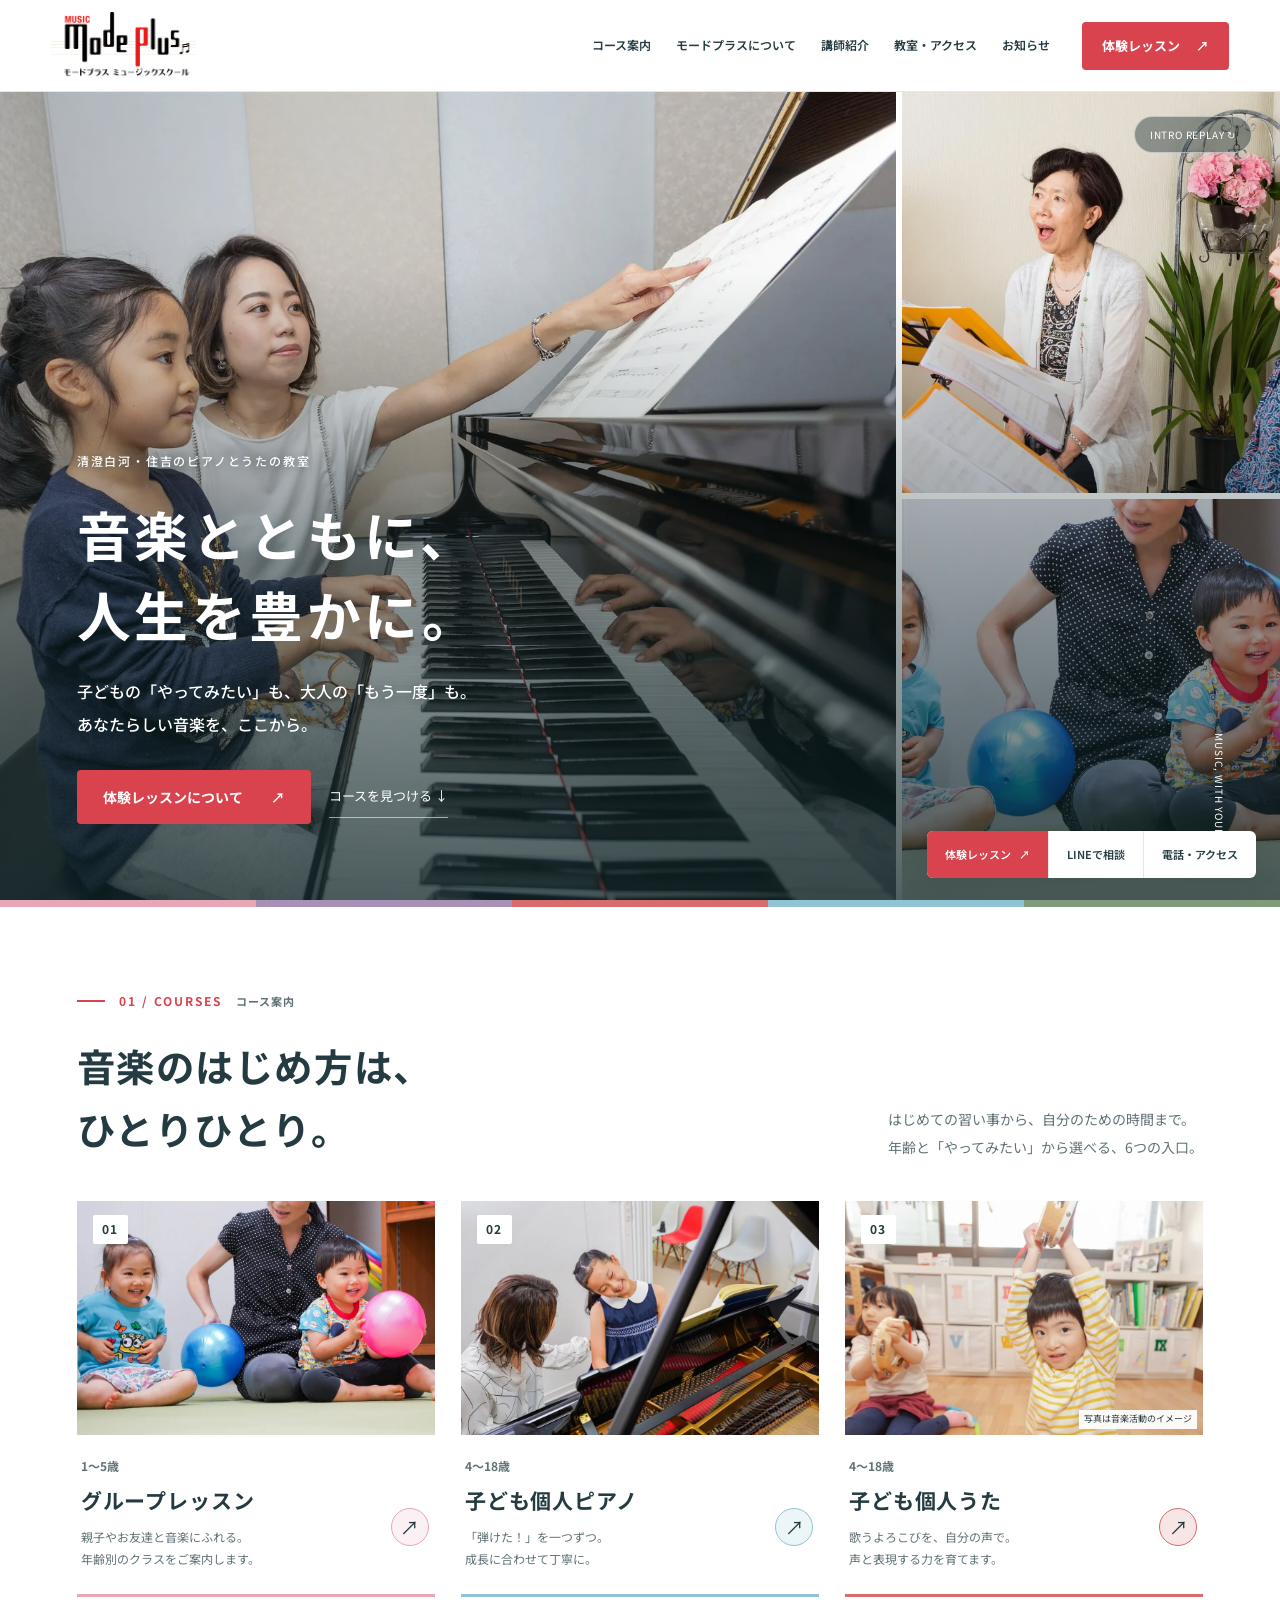
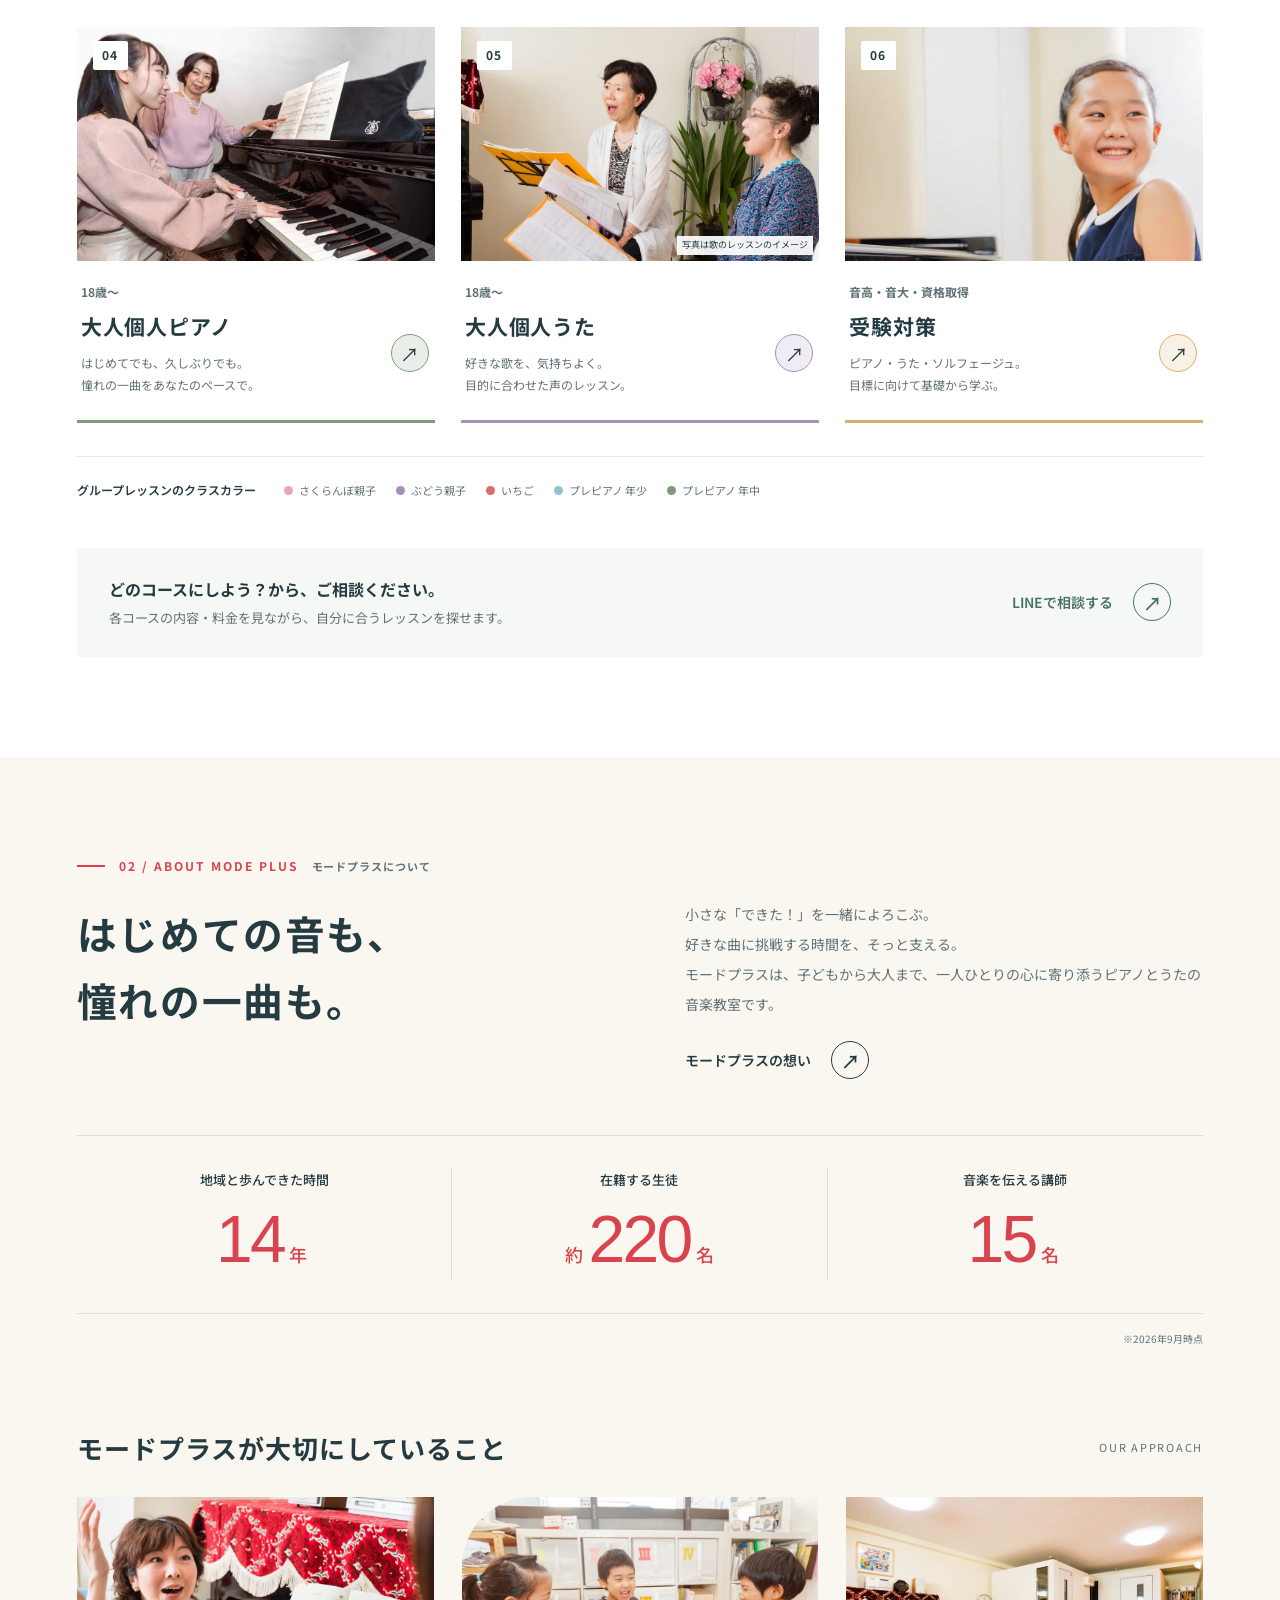
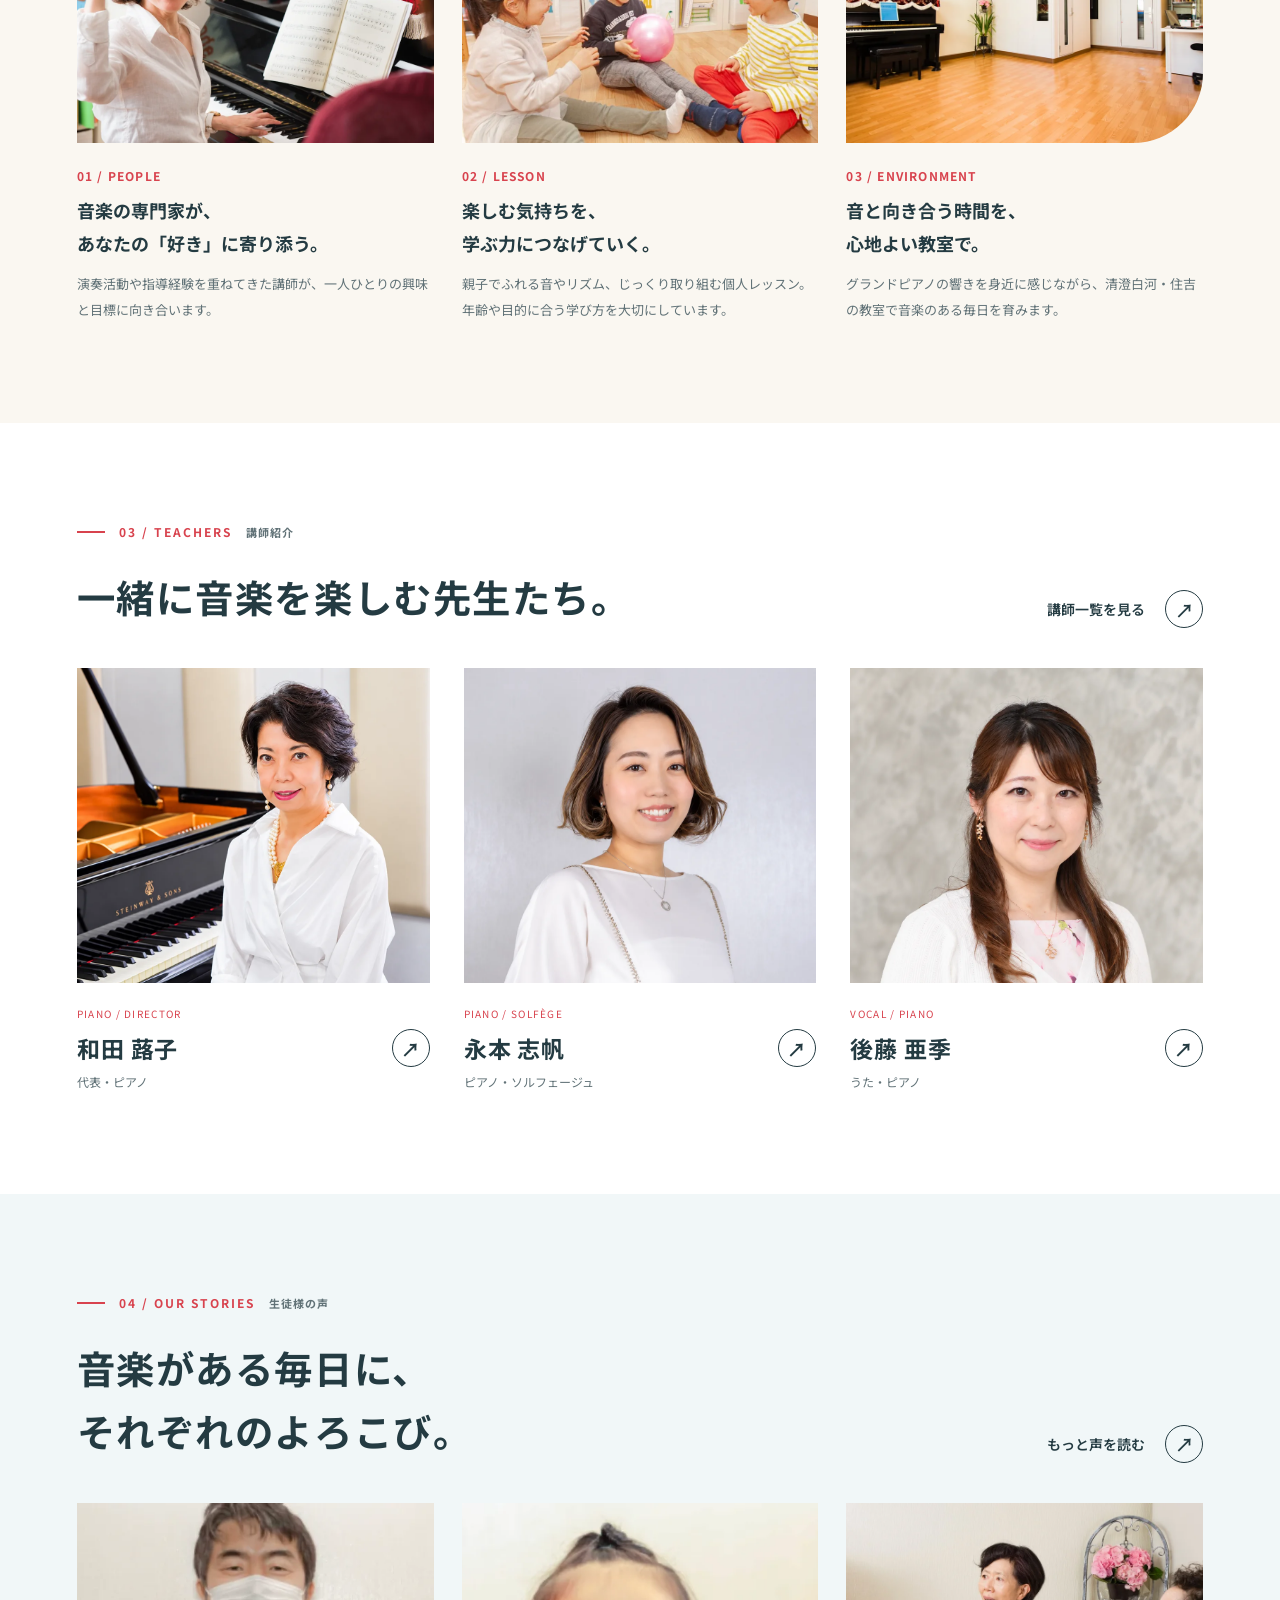
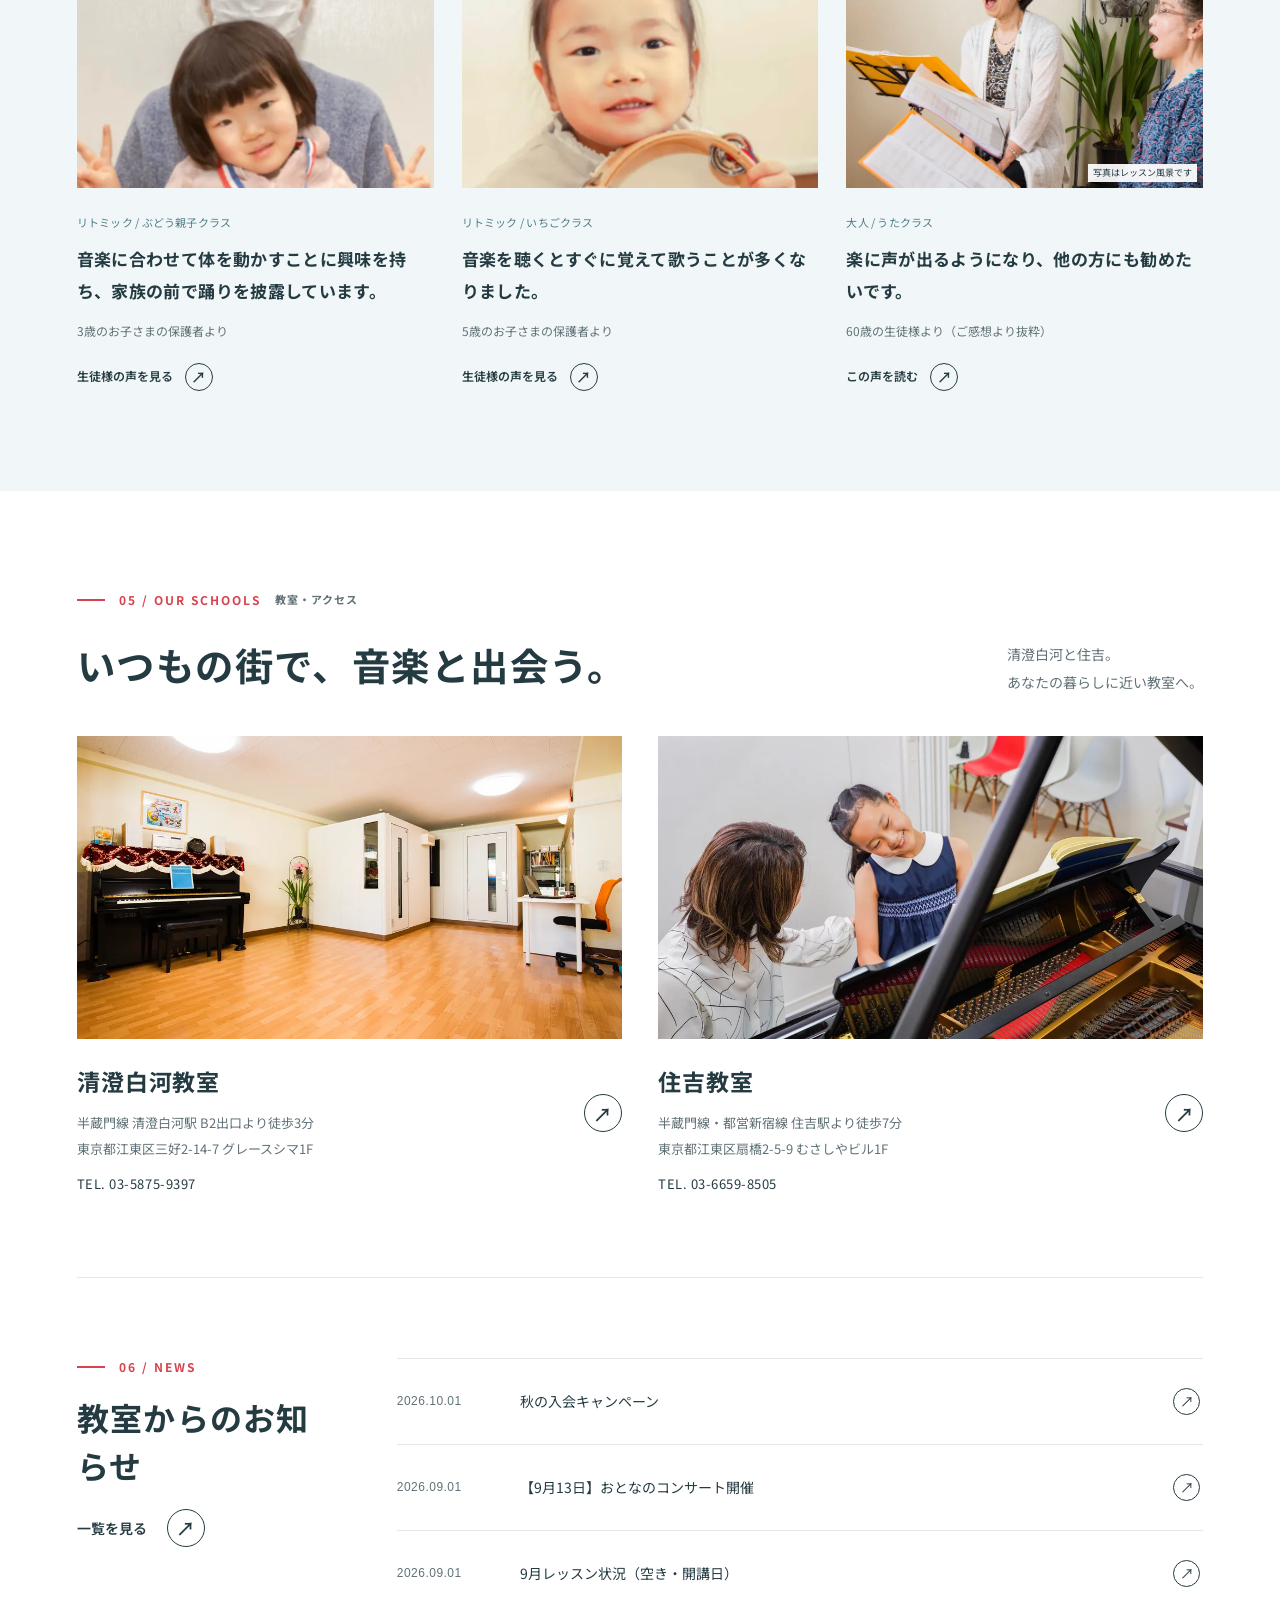
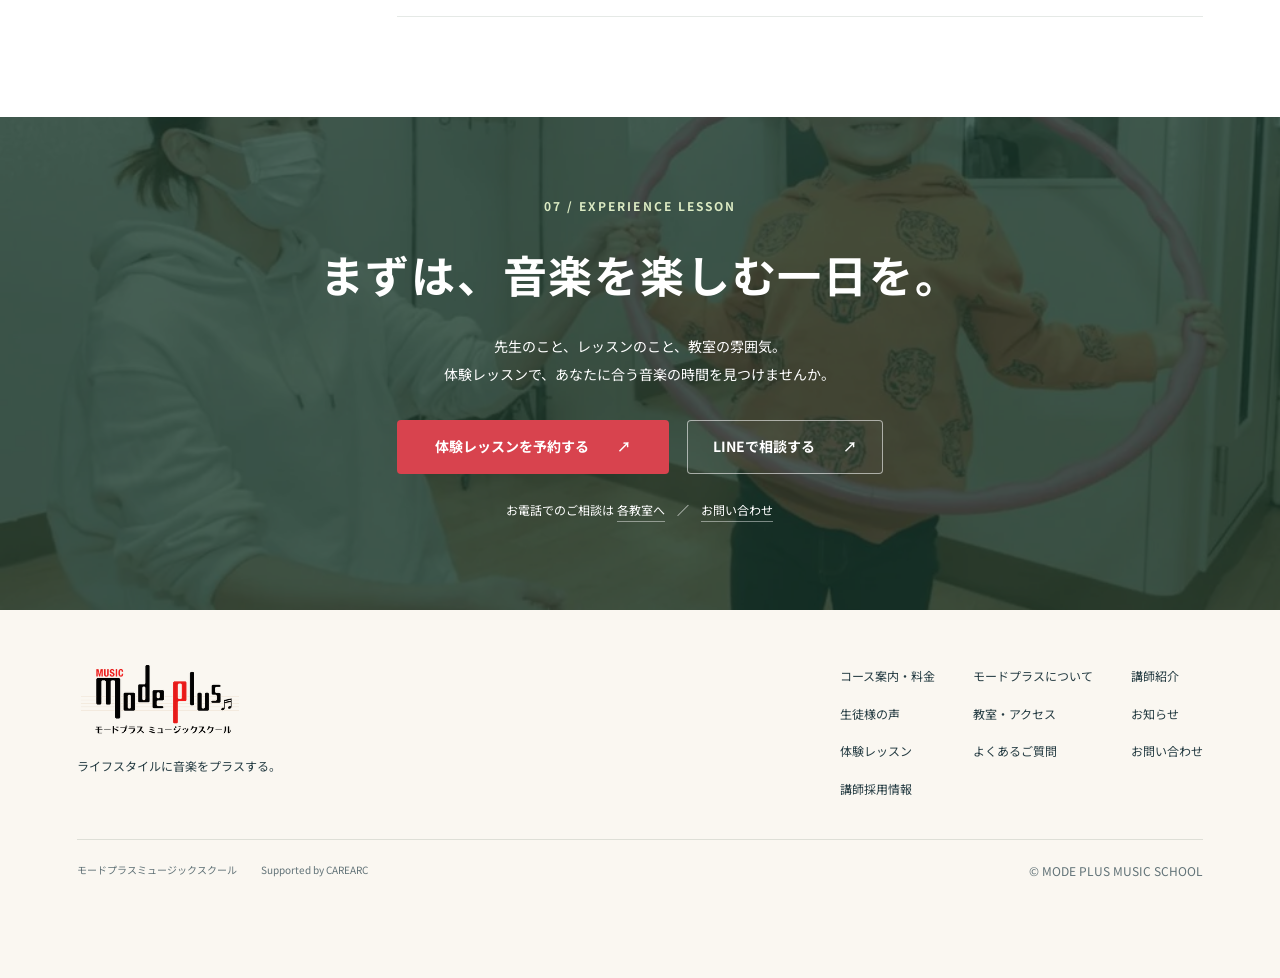
==== commit 27593cdd: "WIP: 提案構成に沿ってTOPを写真中心のデザインへ刷新" ====
--- a/index.html
+++ b/index.html
@@ -1,286 +1,159 @@
 <!doctype html>
 <html lang="ja">
 <head>
-  <meta charset="UTF-8" />
-  <meta name="viewport" content="width=device-width, initial-scale=1.0" />
-  <title>MODE PLUS MUSIC SCHOOL</title>
-  <meta name="description" content="清澄白河・住吉のモードプラスミュージックスクール。ピアノと歌を、一人ひとりに合わせたレッスンで。" />
+  <meta charset="UTF-8">
+  <meta name="viewport" content="width=device-width, initial-scale=1">
+  <title>モードプラスミュージックスクール｜清澄白河・住吉のピアノとうたの教室</title>
+  <meta name="description" content="清澄白河・住吉の音楽教室、モードプラスミュージックスクール。子どものはじめての音楽から、大人のピアノ・うた、受験対策まで。一人ひとりに寄り添うレッスンをご案内します。">
+  <!-- Unpublished design preview. Remove noindex when the production migration is approved. -->
+  <meta name="robots" content="noindex, nofollow">
+  <meta name="theme-color" content="#d8434e">
+  <link rel="icon" type="image/png" href="img/logo_1-1.png">
   <link rel="preconnect" href="https://fonts.googleapis.com">
   <link rel="preconnect" href="https://fonts.gstatic.com" crossorigin>
-  <link href="https://fonts.googleapis.com/css2?family=Noto+Sans+JP:wght@400;500;600;700&family=Shippori+Mincho:wght@500;600&display=swap" rel="stylesheet">
-  <link rel="stylesheet" href="styles.css" />
-  <style>
-    .intro{display:grid;grid-template-columns:minmax(0,1fr) minmax(420px,500px);column-gap:clamp(24px,3vw,56px);align-items:start}
-    .intro .section-label{grid-column:1;grid-row:1}
-    .intro .intro-content{grid-column:1;grid-row:2;margin:34px 0 0;padding:0;max-width:760px}
-    .intro .intro-aside{grid-column:2;grid-row:1 / span 2;display:flex;align-items:flex-start;justify-content:flex-end;padding-top:0;min-width:0}
-    .intro-image{width:100%;height:auto;aspect-ratio:3/2;min-width:0;flex:0 1 auto}
-    @media (min-width:901px) and (max-width:1400px){
-      .site-header{padding-left:5vw;padding-right:5vw}
-      .section{padding-left:7vw;padding-right:7vw}
-      .intro{grid-template-columns:minmax(0,1fr) minmax(360px,44%);column-gap:30px}
-      .intro .intro-content{max-width:650px}
-      .intro-image{width:100%;}
-      .intro .vertical-text{font-size:8px}
-    }
-    .course-card:after{display:block}
-    .course-card .course-image{box-shadow:none}
-    .experience{margin:34px 3vw;min-height:590px;padding:150px 30px 130px;background:linear-gradient(115deg,#e9e7df 0%,#e1e8e3 100%);display:flex;align-items:center;justify-content:center;text-align:center}
-    .experience:before{width:460px;height:460px;right:-85px;top:-165px;background:rgba(255,255,255,.42)}
-    .experience-inner{max-width:760px;width:100%}
-    .experience h2{font-size:42px;line-height:1.65;margin:32px 0 36px}
-    .experience p:not(.eyebrow){font-size:14px;line-height:2.3;margin-bottom:25px}
-    .experience .button{padding:20px 31px;min-width:325px}
-    .floating-cta{bottom:128px}
-    .main-nav{gap:22px;font-size:10px;letter-spacing:.08em}.hero h1,.intro h2,.section-heading h2,.reason-copy h2,.teacher-heading h2,.voice-heading h2,.news h2,.experience h2,.access h2,.course-info h3,.teacher-card h3,.location h3{font-family:var(--sans);font-weight:600;letter-spacing:.06em}.hero h1{font-weight:500}.six-courses{grid-template-columns:repeat(3,1fr)}.six-courses .course-card{grid-template-columns:48% 52%;min-height:270px}.six-courses .course-info{padding:25px 22px}.six-courses .course-info h3{font-size:22px;line-height:1.45;margin:13px 0}.six-courses .course-info p{font-size:11px;line-height:1.8}.group-colors{display:flex;align-items:center;gap:10px;flex-wrap:wrap;margin-top:28px;font-size:10px;color:var(--muted)}.group-colors span{margin-right:8px;color:var(--ink)}.group-colors b{padding:6px 11px;font-weight:500}.cherry{background:#f2c9d2}.grape{background:#ddd2ef}.strawberry{background:#e9b7b2}.prepiano-blue{background:#cfe6f0}.prepiano-green{background:#cfe3cf}.student-voices{background:#f7f4ee}.voice-heading{display:flex;justify-content:space-between;align-items:end;margin-top:35px}.voice-heading h2{font-size:36px;line-height:1.55;margin:12px 0 0}.voice-grid{display:grid;grid-template-columns:1fr 1fr;gap:24px;margin-top:42px}.voice-grid article{padding:32px;border-top:1px solid var(--sage);background:#fbfaf7}.voice-grid span{font-size:10px;color:var(--sage);letter-spacing:.08em}.voice-grid p{font-size:15px;line-height:2;margin:22px 0 0}
-    @media (min-width:768px) and (max-width:1024px){
-      .site-header{height:78px;padding:0 4vw;gap:3vw}.main-nav{gap:20px}.header-cta{padding:11px 15px;margin-left:8px}
-      .hero{min-height:570px;grid-template-columns:45% 55%}.hero-copy{padding:110px 6vw 70px}.hero h1{font-size:42px}.hero-image{min-height:570px;margin:14px 2vw 14px 0}
-      .section{padding:95px 6vw}.intro{grid-template-columns:minmax(0,1fr) minmax(300px,42%);column-gap:25px}.intro .intro-content{margin-top:28px}.intro-image{width:100%;height:auto;aspect-ratio:3/2}.intro .vertical-text{display:none}
-      .number-grid{grid-template-columns:repeat(4,1fr);gap:12px}.number-grid>div{padding-left:15px}.number-grid strong{font-size:42px}
-      .section-heading h2{font-size:38px}.course-card{grid-template-columns:53% 47%;min-height:300px}.course-info{padding:28px 22px}.course-info h3{font-size:26px}.course-info p{font-size:11px}
-      .age-grid{grid-template-columns:repeat(3,1fr)}.reasons{grid-template-columns:46% 54%}.reason-image{min-height:520px}.reason-copy{padding:70px 6vw}.reason-copy h2{font-size:29px}
-      .teacher-grid{gap:16px}.teacher-card .teacher-portrait{height:235px}.teacher-card h3{font-size:19px}.news-grid{grid-template-columns:35% 65%}
-      .experience{margin:28px 3vw;min-height:480px;padding:110px 25px}.experience h2{font-size:34px}.access-grid{grid-template-columns:1.1fr 1fr 1fr;gap:25px}.footer{padding:42px 5vw;gap:35px}
-      .floating-cta{bottom:128px;right:20px}
-    }
-    @media (max-width:767px){
-      body{font-size:13px}.site-header{height:70px;padding:0 5vw}.main-nav{display:none}.header-cta{margin-left:auto;padding:10px 13px;font-size:10px}.brand-main{font-size:13px}.brand-sub{font-size:8px}
-      .hero{display:flex;flex-direction:column;min-height:0}.hero-copy{padding:72px 8vw 58px;order:1}.hero h1{font-size:38px;margin:26px 0 20px}.hero-lead{font-size:13px;margin-bottom:30px}.hero-image{order:2;min-height:370px;margin:0 5vw 5vw}.hero-note{right:8vw;bottom:30px}
-      .section{padding:78px 8vw}.section-label{font-size:9px;gap:12px}.section-label:after{width:30px}.intro{display:block}.intro .section-label{margin-bottom:30px}.intro .intro-content{margin:0;padding:0}.intro h2,.section-heading h2,.reason-copy h2,.access h2{font-size:30px}.intro-aside{display:block!important;margin-top:42px;padding:0!important}.intro-image{width:100%;height:auto;aspect-ratio:3/2;min-width:0}.intro .vertical-text,.intro .line{display:none}
-      .numbers{padding-top:58px;padding-bottom:62px}.number-grid{grid-template-columns:repeat(2,1fr);gap:28px 10px;margin-top:38px}.number-grid>div{padding-left:14px}.number-grid strong{font-size:37px}.number-grid span{font-size:10px;margin-top:9px}
-      .section-heading{display:block;margin:28px 0 32px}.section-heading h2{font-size:34px}.heading-note{text-align:left;margin-top:20px}.course-grid{display:block}.course-card{grid-template-columns:52% 48%;min-height:260px;margin-bottom:28px}.course-info{padding:23px 17px}.course-info h3{font-size:22px;margin:12px 0}.course-info p{font-size:10px;line-height:1.8}.circle-arrow{width:32px;height:32px;line-height:29px;bottom:20px;right:16px}
-      .age-grid{grid-template-columns:repeat(2,1fr);gap:0}.age-grid a{min-height:120px;padding:18px 16px}.age-grid a:nth-child(3n){border-right:1px solid var(--line)}.age-grid a:nth-child(2n){border-right:0}.age-grid b{font-size:17px}.age:before{right:8vw;top:100px;width:55px;height:55px}
-      .reasons{display:flex;flex-direction:column}.reason-image{min-height:300px;order:1;margin:0}.reason-copy{order:2;padding:65px 8vw}.reason-copy h2{font-size:29px}.reason-copy li{gap:15px;font-size:11px}
-      .teacher-heading{display:block;margin-top:28px}.teacher-heading h2{font-size:30px;margin:10px 0 22px}.more-button{display:inline-block}.teacher-grid{grid-template-columns:1fr;gap:30px;margin-top:32px}.teacher-card .teacher-portrait{height:300px}.teacher-card h3{font-size:20px}
-      .news{padding-top:75px;padding-bottom:75px}.news-grid{display:block;margin-top:28px}.news h2{font-size:29px}.news-list{margin-top:28px}.news-list a{grid-template-columns:86px 1fr 20px;padding:14px 0;font-size:11px}.experience{margin:22px 5vw;min-height:460px;padding:90px 20px}.experience h2{font-size:29px;line-height:1.6}.experience p:not(.eyebrow){font-size:12px}.experience .button{min-width:0;width:100%;padding:17px 18px}
-      .access-grid{display:block;margin-top:30px}.location{margin-top:14px;padding:17px}.footer{display:block;padding:38px 8vw 70px}.footer-copy{margin-top:22px}.footer-links{margin:28px 0 0;gap:20px}.footer small{right:auto;left:8vw;bottom:25px}.floating-cta{right:12px;bottom:112px}.floating-cta a{padding:12px 14px;min-width:65px;font-size:10px}
-    }
-    @media (min-width:768px) and (max-width:1024px){
-      .hero{display:block;min-height:0;background:var(--cream)}
-      .hero-copy{max-width:760px;margin:0 auto;padding:100px 9vw 65px}
-      .hero h1{font-size:48px;line-height:1.5}
-      .hero-lead{font-size:15px}
-      .hero-image{min-height:430px;height:430px;margin:0 5vw 5vw}
-      .hero-note{right:8vw;bottom:38px}
-    }
-    .group-guide{display:grid;grid-template-columns:repeat(5,1fr);gap:22px;margin-top:52px}.group-age{display:flex;flex-direction:column;gap:16px}.group-age h3{text-align:center;font:600 24px var(--sans);margin:0;padding-bottom:18px;border-bottom:1px solid var(--line)}.group-age b{display:flex;align-items:center;justify-content:center;min-height:82px;padding:12px 10px;border-radius:18px;font:600 16px var(--sans);text-align:center;color:#202525}.group-age small{font-size:11px;font-weight:500}.group-detail{display:flex;align-items:center;gap:20px;flex-wrap:wrap;margin-top:52px;padding:26px 32px;border:1px solid var(--line);border-radius:12px;background:#fbfaf7;color:var(--muted);font-size:12px}.group-detail strong{width:100%;color:var(--sage);font-size:16px}.group-detail span{white-space:nowrap}.cherry{background:#e8a1b4!important}.grape{background:#a98cba!important}.strawberry{background:#d96767!important}.prepiano-blue{background:#8fc5d7!important}.prepiano-green{background:#8ca687!important}
-    @media (max-width:1024px){.group-guide{gap:12px}.group-age h3{font-size:20px}.group-age b{font-size:13px;min-height:70px}}
-    @media (max-width:767px){.group-guide{grid-template-columns:repeat(2,1fr);gap:18px}.group-age h3{font-size:19px}.group-age b{border-radius:12px}.group-detail{padding:20px;gap:12px 16px}}
-    .six-courses{gap:22px}.six-courses .course-card{display:block;min-height:270px;border-radius:24px!important;overflow:hidden!important;background:#e8a1b4!important;position:relative}.six-courses .course-card:after{display:none}.six-courses .course-image{display:none}.six-courses .course-info{height:100%;min-height:270px;background:transparent!important;padding:30px 34px;display:flex;flex-direction:column;align-items:flex-start}.six-courses .course-number{color:#53635f;font-size:12px;font-weight:600}.six-courses .course-info h3{font-size:27px;margin:28px 0 10px;line-height:1.35}.six-courses .course-info p{font-size:14px;color:#5e6b67;margin-top:0;line-height:1.8}.six-courses .circle-arrow{display:none}.six-courses .course-card:nth-child(2){background:#e7dfd1!important}.six-courses .course-card:nth-child(3){background:#82b1c2!important}.six-courses .course-card:nth-child(4){background:#dce6e1!important}.six-courses .course-card:nth-child(5){background:#f1ddd7!important}.six-courses .course-card:nth-child(6){background:#e8e2d8!important}.six-courses .course-card:hover{transform:translateY(-4px);box-shadow:0 12px 24px rgba(32,37,37,.08)}.group-guide,.group-detail{display:none}
-    /* Improve contrast for course detail text on colored cards */
-    .six-courses .course-info p{color:#26332f!important;font-weight:500}
-    .six-courses .course-number{color:#34443f!important}
-    .six-courses .circle-arrow{display:block;right:28px;bottom:24px;width:auto;height:auto;border:0;border-radius:0;line-height:1;color:#34443f;font-size:28px;font-weight:400}
-    .six-courses .circle-arrow{right:38px;bottom:34px;font-weight:300;transform:scale(.92)}
-    .site-header{position:sticky;top:0;z-index:20}
-    .brand-logo{width:132px;height:58px;display:flex;align-items:center}
-    .brand-logo img{display:block;width:100%;height:auto}
-    .footer .brand-logo{width:150px;height:auto}
-    @media(max-width:767px){.brand-logo{width:108px;height:50px}.footer .brand-logo{width:130px}}
-    .image-room,.intro-image{background-image:url('https://modepluspf.com/wp-content/uploads/2021/03/4388.jpg%E3%80%80%E3%83%A2%E3%83%BC%E3%83%89%E3%83%97%E3%83%A9%E3%82%B9%E3%81%AB%E3%81%A4%E3%81%84%E3%81%A6-scaled.jpg')}
-    .teacher-card .teacher-portrait{border-radius:0!important;filter:none!important;background-position:center;background-size:cover}
-    .teacher-card .teacher-portrait{overflow:hidden;clip-path:none!important}
-    .teacher-card .teacher-portrait img{display:block;width:100%;height:100%;object-fit:cover;object-position:center top;border-radius:0!important;transform:none!important}
-    .teacher-card .teacher-two img{object-fit:cover;object-position:center top}
-    .teacher-card .teacher-three img{object-position:center top;transform:translateY(-16px) scale(1.02)!important}
-    .teacher-card .teacher-one img{content:url('img/teacher-wada-fukiko.png');transform:none}
-    .teacher-card .teacher-two img{content:url('img/teacher-nagamoto-shiho.png')}
-    .teacher-card .teacher-three img{content:url('img/teacher-goto-aki.png');transform:none}
-    .teacher-one{background-image:url('img/teacher-wada-fukiko.png')!important}
-    .teacher-two{background-image:url('img/teacher-nagamoto-shiho.png')!important;background-color:#e8e7eb;background-size:145% auto!important;background-position:center center!important}
-    .teacher-three{background-image:url('img/teacher-goto-aki.png')!important}
-    .group-color-legend{margin-top:34px;padding:20px 24px;border:1px solid var(--line);background:#fbfaf7}
-    .group-color-legend p{margin:0 0 14px;color:var(--sage);font-size:12px;font-weight:600;letter-spacing:.08em}
-    .legend-items{display:flex;flex-wrap:wrap;gap:12px 24px;color:#4b5752;font-size:12px}
-    .legend-items span{display:inline-flex;align-items:center;gap:8px}
-    .legend-swatch{display:inline-block;width:14px;height:14px;border-radius:50%}
-    .group-color-legend .cherry{background:#e8a1b4!important}.group-color-legend .grape{background:#a98cba!important}.group-color-legend .strawberry{background:#d96767!important}.group-color-legend .prepiano-blue{background:#8fc5d7!important}.group-color-legend .prepiano-green{background:#8ca687!important}
-    .voice-grid-three{grid-template-columns:repeat(3,1fr);gap:0}
-    .voice-grid-three article{padding:0 20px 28px;border:1px solid var(--line);background:#fff}
-    .voice-photo{height:245px;margin:0 -20px 0;background-position:center;background-size:cover;background-repeat:no-repeat}
-    .voice-photo-01{background-image:url('img/voice-01.png')}.voice-photo-02{background-image:url('img/voice-02.png')}.voice-photo-03{background-image:url('img/voice-03.png')}
-    .voice-grid-three article>span{display:block;margin:0 -20px 25px;padding:10px 14px;text-align:center;background:#f0443f;color:#fff;font-size:14px;letter-spacing:.04em}
-    .voice-grid-three article p{font-size:18px;line-height:1.8;margin:0;color:var(--ink)}
-    .voice-grid .voice-photo{height:220px;margin:-32px -32px 24px}
-    .voice-grid article>span{display:block;margin:0 -32px 22px;padding:9px 14px;text-align:center;background:var(--sage);color:#fff;font-size:13px;letter-spacing:.04em}
-    .voice-grid article p{font-size:16px;line-height:1.9;margin:0;color:var(--ink)}
-    .voice-grid article{padding:0 0 30px;overflow:visible;border:0;background:transparent}
-    .voice-grid .voice-photo{height:270px;margin:0;background-position:center;background-size:cover}
-    .voice-grid article>span{position:relative;width:calc(100% - 36px);margin:-18px 18px 22px;padding:10px 14px;box-shadow:0 7px 16px rgba(32,37,37,.08)}
-    .voice-grid article p{padding:0 26px}
-    .voice-grid article:nth-child(2){margin-top:34px}
-    @media(max-width:767px){.voice-grid article:nth-child(2){margin-top:0}.voice-grid .voice-photo{height:230px}.voice-grid article p{padding:0 18px}}
-    @media(max-width:767px){.voice-grid-three{grid-template-columns:1fr;gap:20px}.voice-photo{height:220px}.voice-grid-three article p{font-size:15px}}
-    @media(max-width:767px){.group-color-legend{padding:18px}.legend-items{display:grid;gap:10px;font-size:11px}}
-    .hero{overflow:hidden}.hero-image,.image-hero{border-radius:0 0 0 150px!important;overflow:hidden}.hero:after{content:'♪';position:absolute;right:46%;bottom:42px;color:rgba(124,145,136,.38);font:46px/1 var(--serif);transform:rotate(-14deg);z-index:1;pointer-events:none}.intro-image{border-radius:48% 0 48% 0!important;overflow:hidden;box-shadow:12px 14px 0 rgba(221,213,199,.45)}.course-card .course-image{border-radius:0 55px 0 0!important}.age:after{content:'♫';position:absolute;left:5vw;bottom:50px;color:rgba(124,145,136,.3);font:34px/1 var(--serif);transform:rotate(12deg);pointer-events:none}.experience:after{content:'♪';position:absolute;left:12%;bottom:20%;color:rgba(124,145,136,.3);font:42px/1 var(--serif);transform:rotate(-18deg);pointer-events:none}@media(max-width:767px){.hero-image,.image-hero{border-radius:0 0 0 70px!important}.hero:after{right:12%;bottom:22px;font-size:34px}.intro-image{border-radius:42% 0 42% 0!important}.course-card .course-image{border-radius:0 32px 0 0!important}.age:after,.experience:after{font-size:28px}}
-    .reason-image{border-radius:0 150px 0 0!important;overflow:hidden}
-    .intro-image{border-radius:18px!important;overflow:hidden;box-shadow:12px 14px 0 rgba(221,213,199,.45)}
-    .header-cta span,.button span,.text-link span,.more-button span,.circle-arrow,.news-list b{font-family:var(--sans);font-weight:300;letter-spacing:0}
-    .header-cta span,.button span,.text-link span,.more-button span{display:inline-block;transform:scale(.92);border-radius:40%}
-    .circle-arrow{border-radius:50%!important}
-    .news-list a{border-radius:18px!important;transition:transform .3s ease,background-color .3s ease,color .3s ease,box-shadow .3s ease;padding-left:22px!important;padding-right:22px!important}
-    .news-list a:hover{background:#dfe8e3;color:var(--ink);transform:translateY(-5px);box-shadow:0 12px 24px rgba(32,37,37,.1)}
-    .six-courses .circle-arrow{font-size:0;width:48px;height:48px;border:1px solid #34443f!important;border-radius:50%!important;display:flex;align-items:center;justify-content:center;line-height:1}
-    .six-courses .circle-arrow:after{content:'→';font-size:24px;font-weight:300}
-    .more-button span{width:34px;height:34px;margin-left:16px;border:1px solid var(--sage);border-radius:50%;display:inline-flex;align-items:center;justify-content:center;font-size:0;vertical-align:middle}
-    .more-button span:after{content:'→';font-size:17px;font-weight:300}
-    .news-list b,.text-link span{width:34px;height:34px;border:1px solid currentColor;border-radius:50%;display:inline-flex;align-items:center;justify-content:center;font-size:0;vertical-align:middle}
-    .news-list b:after,.text-link span:after{content:'→';font-size:17px;font-weight:300}
-    .header-cta{min-width:190px;padding-left:42px;position:relative}
-    .header-cta:before{content:'♪';position:absolute;left:18px;top:50%;transform:translateY(-52%) rotate(-10deg);font-size:20px;color:#dfe8e3}
-    .header-cta span{font-size:0;width:28px;height:28px;border:1px solid rgba(255,255,255,.7);border-radius:50%;display:inline-flex;align-items:center;justify-content:center;margin-left:14px}
-    .header-cta span:after{content:'→';font-size:15px;font-weight:300}
-    .text-link,.more-button,.button,.footer-links a{transition:background-color .28s ease,color .28s ease,transform .28s ease,box-shadow .28s ease}
-    .text-link:hover,.more-button:hover,.footer-links a:hover{background:#dfe8e3;color:var(--ink);transform:translateY(-3px);box-shadow:0 8px 18px rgba(32,37,37,.08)}
-    .button:hover,.header-cta:hover{background:var(--sage);border-color:var(--sage);transform:translateY(-3px);box-shadow:0 8px 18px rgba(32,37,37,.12)}
-    @media(max-width:767px){.reason-image{border-radius:0 70px 0 0!important}.intro-image{border-radius:14px!important}.news-list a{border-radius:14px!important}}
-    .text-link:hover,.more-button:hover,.footer-links a:hover{background:transparent!important;color:inherit;transform:none;box-shadow:none}
-    .news-list a:hover{background:transparent!important;color:inherit;transform:none;box-shadow:none}
-    .text-link span,.more-button span,.news-list b{transition:background-color .25s ease,color .25s ease,transform .25s ease}
-    .text-link:hover span,.more-button:hover span,.news-list a:hover b{background:var(--sage);color:#fff;transform:translateX(4px)}
-    .teacher-card .teacher-portrait{border-radius:18px!important;overflow:hidden;position:relative}
-    .teacher-card .teacher-portrait:after{content:'♪ 𝄞';position:absolute;right:16px;bottom:12px;color:rgba(255,255,255,.9);font:22px/1 var(--serif);letter-spacing:5px;text-shadow:0 1px 8px rgba(32,37,37,.35);transform:rotate(-8deg);pointer-events:none}
-    .teacher-card .teacher-three{background:#d9d7d2!important}
-    .teacher-card .teacher-three img{display:block;width:100%;height:100%;margin:0!important;object-fit:cover;object-position:center top;transform:none!important}
-    .voice-grid{grid-template-columns:repeat(3,1fr);gap:24px}
-    .voice-grid article:nth-child(2){margin-top:0}
-    .voice-grid .voice-photo{border-radius:18px;overflow:hidden}
-    .voice-grid article:nth-child(1)>span,.voice-grid article:nth-child(2)>span{background:#a98cba}
-    .voice-grid article:nth-child(3)>span{background:#d96767}
-    .voice-grid .voice-photo-01{background-image:url('img/voice-01.png')}.voice-grid .voice-photo-02{background-image:url('img/voice-02.png')}.voice-grid .voice-photo-03{background-image:url('img/voice-03.png')}
-    .student-voices{position:relative;overflow:hidden}
-    .student-voices:before{content:'';position:absolute;right:-30px;top:58px;width:720px;height:115px;border-top:1px solid rgba(255,255,255,.5);border-bottom:1px solid rgba(255,255,255,.35);border-radius:50%;transform:rotate(-8deg);box-shadow:0 23px 0 rgba(255,255,255,.38),0 46px 0 rgba(255,255,255,.25),0 69px 0 rgba(255,255,255,.15);pointer-events:none}
-    .student-voices .voice-notes{position:absolute;right:5px;top:40px;display:flex;align-items:flex-start;gap:62px;font:74px/1 var(--serif);transform:rotate(-8deg);pointer-events:none;z-index:0}
-    .student-voices .voice-notes span{color:#c6dfe5;font:inherit;letter-spacing:0}
-    .student-voices .voice-notes span:nth-child(2){color:#e5d8b3}
-    .student-voices .voice-notes span:nth-child(3){color:#d7a6b7}
-    .student-voices .voice-notes span:nth-child(4){color:#8ca687}
-    .student-voices:after{content:'';display:none}
-    .student-voices .section-label,.student-voices .voice-heading,.student-voices .voice-grid{position:relative;z-index:1}
-    @media(max-width:900px){.voice-grid{grid-template-columns:1fr 1fr}}
-    @media(max-width:767px){.voice-grid{grid-template-columns:1fr}.voice-grid .voice-photo{border-radius:14px}}
-    @media(max-width:767px){.teacher-card .teacher-portrait{border-radius:14px!important}}
-    /* TOP typography: keep Japanese phrases together without changing the copy. */
-    .text-chunk{display:inline-block;white-space:nowrap}
-    .hero-copy{min-width:0}
-    .hero h1{font-size:clamp(38px,3.75vw,52px);letter-spacing:.04em}
-    .hero h1 .headline-line{display:block;white-space:nowrap}
-    .intro h2{font-size:clamp(28px,2.7vw,38px)}
-    .reason-copy h2{font-size:clamp(28px,2.5vw,34px)}
-    .access h2{font-size:clamp(28px,2.8vw,38px)}
-    .teacher-heading,.voice-heading{gap:24px}
-    .teacher-heading>div,.voice-heading>div{min-width:0}
-    .teacher-heading .more-button,.voice-heading .more-button{flex-shrink:0;white-space:nowrap}
-    .six-courses .course-info{padding-left:clamp(18px,2.4vw,34px);padding-right:clamp(18px,2.4vw,34px);padding-bottom:90px}
-    .six-courses .course-info h3{white-space:nowrap}
-    .six-courses .course-info p,.body-copy,.voice-grid article p,.news-list a>span{text-wrap:pretty;line-break:strict;overflow-wrap:break-word}
-    .news-list a>span{min-width:0}
-    .news-list a{grid-template-columns:110px minmax(0,1fr) 34px}
-    .legend-swatch{flex-shrink:0}
-    @media(min-width:1025px){
-      .hero-copy{padding-right:clamp(24px,3vw,56px)}
-    }
-    @media(min-width:768px) and (max-width:1024px){
-      .hero h1{font-size:48px}
-    }
-    @media(max-width:767px){
-      .hero h1{font-size:clamp(30px,9.6vw,38px)}
-      .intro h2,.teacher-heading h2,.access h2{font-size:clamp(26px,7.6vw,30px)}
-      .reason-copy h2{font-size:clamp(25px,7.2vw,29px)}
-      .voice-heading{display:block}
-      .voice-heading h2{font-size:clamp(24px,7.5vw,30px)}
-      .voice-heading .more-button{display:inline-block;margin-top:22px}
-      .experience h2{font-size:clamp(23px,7.2vw,29px)}
-      .news-list a{grid-template-columns:minmax(0,1fr) 34px;gap:6px 12px}
-      .news-list time{grid-column:1;grid-row:1}
-      .news-list a>span{grid-column:1;grid-row:2}
-      .news-list b{grid-column:2;grid-row:1 / span 2}
-    }
-  </style>
+  <link rel="preload" as="image" href="img/renewal/hero-mpmv1.webp">
+  <link rel="stylesheet" href="home.css">
+  <script>document.documentElement.classList.add('js');</script>
+  <script src="home.js" defer></script>
 </head>
 <body>
+  <a class="skip-link" href="#main">本文へスキップ</a>
+  <div class="brand-intro" id="brand-intro" aria-hidden="true">
+    <div class="brand-intro-inner">
+      <img src="img/logo_1-1.png" width="300" height="137" alt="">
+      <p>音楽とともに、人生を豊かに。</p>
+    </div>
+  </div>
+
   <header class="site-header">
-    <a class="brand brand-logo" href="#top" aria-label="MODE PLUS MUSIC SCHOOL トップ">
-      <img src="img/logo_1-1.png" alt="MODE PLUS MUSIC SCHOOL">
-    </a>
+    <a class="brand" href="#top" aria-label="モードプラス トップ"><img src="img/logo_1-1.png" width="300" height="137" alt="MODE PLUS MUSIC SCHOOL"></a>
     <nav class="main-nav" aria-label="メインナビゲーション">
-      <a href="#about">モードプラスについて</a><a href="#courses">コース案内</a><a href="#price">料金</a><a href="#teachers">講師紹介</a><a href="#access">教室・アクセス</a><a href="#news">お知らせ</a>
+      <a href="#courses">コース案内</a><a href="#about">モードプラスについて</a><a href="#teachers">講師紹介</a><a href="#access">教室・アクセス</a><a href="#news">お知らせ</a>
     </nav>
-    <a class="header-cta" href="https://modepluspf.resv.jp/reserve/calendar.php" target="_blank" rel="noopener">体験レッスン <span>↗</span></a>
+    <a class="button button-primary header-cta" href="https://modepluspf.resv.jp/reserve/calendar.php" target="_blank" rel="noopener">体験レッスン <span aria-hidden="true">↗</span></a>
+    <button class="menu-toggle" type="button" aria-controls="mobile-menu" aria-expanded="false" aria-label="メニューを開閉"><i></i><i></i><span>MENU</span></button>
   </header>
+  <nav class="mobile-menu" id="mobile-menu" aria-label="モバイルナビゲーション" hidden>
+    <a href="#courses">コース案内・料金</a><a href="#about">モードプラスについて</a><a href="#teachers">講師紹介</a><a href="#voices">生徒様の声</a><a href="#access">教室・アクセス</a><a href="#news">お知らせ</a><a href="#experience">体験レッスン・お問い合わせ</a>
+  </nav>
 
-  <main id="top">
-    <section class="hero">
-      <div class="hero-copy">
-        <p class="eyebrow">MUSIC, WITH YOUR LIFE.</p>
-        <h1><span class="headline-line">音楽とともに、</span><em class="headline-line">人生を豊かに。</em></h1>
-        <p class="hero-lead">ピアノと歌。<br><span class="text-chunk">一人ひとりの今に寄り添う、</span><span class="text-chunk">音楽の時間。</span></p>
-        <a class="button button-dark" href="#experience">体験レッスンについて <span>↗</span></a>
+  <main id="main">
+    <section class="hero" id="top" aria-labelledby="hero-title">
+      <div class="hero-photos">
+        <div class="hero-photo hero-photo--main"><img src="img/renewal/hero-mpmv1.webp" width="1800" height="1117" alt="先生と一緒にグランドピアノを弾く女の子" fetchpriority="high"></div>
+        <div class="hero-photo hero-photo--side">
+          <img src="img/renewal/hero-mpmv3.webp" width="1200" height="633" alt="声を合わせて歌を楽しむ大人の生徒のみなさん">
+          <img src="img/renewal/toddler-2025-dsc04976.webp" width="1000" height="667" alt="親子で楽しむリトミックの時間">
+        </div>
       </div>
-      <div class="hero-image image-hero" role="img" aria-label="ピアノのある音楽教室"></div>
-      <div class="hero-note">清澄白河 / 住吉<br><span>since 2012</span></div>
+      <div class="hero-content">
+        <p class="hero-location">清澄白河・住吉のピアノとうたの教室</p>
+        <h1 id="hero-title"><span class="headline-line">音楽とともに、</span><span class="headline-line">人生を豊かに。</span></h1>
+        <p class="hero-lead"><span class="text-chunk">子どもの「やってみたい」も、</span><span class="text-chunk">大人の「もう一度」も。</span><br><span class="text-chunk">あなたらしい音楽を、</span><span class="text-chunk">ここから。</span></p>
+        <div class="hero-actions"><a class="button button-primary" href="#experience">体験レッスンについて <span aria-hidden="true">↗</span></a><a class="hero-course-link" href="#courses">コースを見つける <span aria-hidden="true">↓</span></a></div>
+      </div>
+      <p class="hero-caption">MUSIC, WITH YOUR LIFE.</p>
+      <div class="hero-tools"><button class="replay-button" type="button" data-replay-intro aria-label="ロゴから始まるアニメーションをもう一度見る">INTRO REPLAY <span aria-hidden="true">↻</span></button></div>
+    </section>
+    <div class="hero-bottomline" aria-hidden="true"></div>
+
+    <section class="courses section wrap" id="courses" aria-labelledby="courses-title">
+      <div class="section-tag">01 / COURSES <span>コース案内</span></div>
+      <div class="section-heading" data-reveal>
+        <h2 id="courses-title"><span class="text-chunk">音楽のはじめ方は、</span><br><span class="text-chunk">ひとりひとり。</span></h2>
+        <p>はじめての習い事から、自分のための時間まで。<br>年齢と「やってみたい」から選べる、6つの入口。</p>
+      </div>
+      <div class="course-grid">
+        <a class="course-card" href="group.html" data-reveal>
+          <div class="course-photo"><img src="img/renewal/toddler-2025-dsc04976.webp" width="1000" height="667" alt="親子でリズムを楽しむグループレッスン" loading="lazy" decoding="async"><span class="course-number" aria-hidden="true">01</span></div>
+          <div class="course-info"><p class="course-age">1〜5歳</p><h3><span class="text-chunk">グループ</span><span class="text-chunk">レッスン</span></h3><p>親子やお友達と音楽にふれる。<br>年齢別のクラスをご案内します。</p><span class="arrow" aria-hidden="true">↗</span></div>
+        </a>
+        <a class="course-card" href="https://modepluspf.com/service/elementary-junior-high-and-high-school-students/" data-reveal>
+          <div class="course-photo"><img src="img/renewal/sumiyoshi-classroom.webp" width="1000" height="667" alt="先生と笑顔を交わしながら学ぶ子どものピアノレッスン" loading="lazy" decoding="async"><span class="course-number" aria-hidden="true">02</span></div>
+          <div class="course-info"><p class="course-age">4〜18歳</p><h3><span class="text-chunk">子ども個人</span><span class="text-chunk">ピアノ</span></h3><p>「弾けた！」を一つずつ。<br>成長に合わせて丁寧に。</p><span class="arrow" aria-hidden="true">↗</span></div>
+        </a>
+        <a class="course-card" href="https://modepluspf.com/service/elementary-junior-high-and-high-school-students/" data-reveal>
+          <div class="course-photo"><img src="img/renewal/preschool-group.webp" width="1000" height="667" alt="音楽に合わせて表現する子どもたち（音楽活動のイメージ）" loading="lazy" decoding="async"><span class="course-number" aria-hidden="true">03</span><span class="photo-note">写真は音楽活動のイメージ</span></div>
+          <div class="course-info"><p class="course-age">4〜18歳</p><h3><span class="text-chunk">子ども個人</span><span class="text-chunk">うた</span></h3><p>歌うよろこびを、自分の声で。<br>声と表現する力を育てます。</p><span class="arrow" aria-hidden="true">↗</span></div>
+        </a>
+        <a class="course-card" href="https://modepluspf.com/service/grown-up/" data-reveal>
+          <div class="course-photo"><img src="img/renewal/adult-piano.webp" width="1000" height="667" alt="大人の生徒と講師のピアノレッスン" loading="lazy" decoding="async"><span class="course-number" aria-hidden="true">04</span></div>
+          <div class="course-info"><p class="course-age">18歳〜</p><h3><span class="text-chunk">大人個人</span><span class="text-chunk">ピアノ</span></h3><p>はじめてでも、久しぶりでも。<br>憧れの一曲をあなたのペースで。</p><span class="arrow" aria-hidden="true">↗</span></div>
+        </a>
+        <a class="course-card" href="https://modepluspf.com/service/grown-up/" data-reveal>
+          <div class="course-photo"><img src="img/renewal/hero-mpmv3.webp" width="1200" height="633" alt="歌を楽しむ大人のみなさん（歌のレッスンのイメージ）" loading="lazy" decoding="async"><span class="course-number" aria-hidden="true">05</span><span class="photo-note">写真は歌のレッスンのイメージ</span></div>
+          <div class="course-info"><p class="course-age">18歳〜</p><h3><span class="text-chunk">大人個人</span><span class="text-chunk">うた</span></h3><p>好きな歌を、気持ちよく。<br>目的に合わせた声のレッスン。</p><span class="arrow" aria-hidden="true">↗</span></div>
+        </a>
+        <a class="course-card" href="https://modepluspf.com/service/受験対策/" data-reveal>
+          <div class="course-photo"><img src="img/renewal/recital-dsc05988.webp" width="1000" height="528" alt="グランドピアノで演奏する生徒" loading="lazy" decoding="async"><span class="course-number" aria-hidden="true">06</span></div>
+          <div class="course-info"><p class="course-age">音高・音大・資格取得</p><h3>受験対策</h3><p>ピアノ・うた・ソルフェージュ。<br>目標に向けて基礎から学ぶ。</p><span class="arrow" aria-hidden="true">↗</span></div>
+        </a>
+      </div>
+      <div class="class-guide">
+        <p>グループレッスンのクラスカラー</p>
+        <ul class="class-colors" aria-label="年齢とクラスの色"><li><i style="--swatch:#e8a6b6" aria-hidden="true"></i>さくらんぼ親子</li><li><i style="--swatch:#a990b7" aria-hidden="true"></i>ぶどう親子</li><li><i style="--swatch:#d86b6b" aria-hidden="true"></i>いちご</li><li><i style="--swatch:#8fc4d5" aria-hidden="true"></i>プレピアノ 年少</li><li><i style="--swatch:#7f9b7c" aria-hidden="true"></i>プレピアノ 年中</li></ul>
+      </div>
+      <div class="course-help" id="price"><div><strong>どのコースにしよう？から、ご相談ください。</strong><p>各コースの内容・料金を見ながら、自分に合うレッスンを探せます。</p></div><a class="text-link" href="https://lin.ee/0mjg9Bs" target="_blank" rel="noopener">LINEで相談する <span class="arrow" aria-hidden="true">↗</span></a></div>
     </section>
 
-    <section class="intro section" id="about">
-      <div class="section-label">01 <span>ABOUT MODE PLUS</span></div>
-      <div class="intro-content">
-        <p class="kicker">音楽を、もっと自分らしく。</p>
-        <h2><span class="text-chunk">上質な時間の中で、</span><br><span class="text-chunk">長く続く音楽を。</span></h2>
-        <p class="body-copy">モードプラスは、子どもから大人まで、ピアノと歌を学べる音楽スクールです。確かな専門性と、一人ひとりに合わせた丁寧なレッスンで、音楽が日々の暮らしにあるよろこびを育てます。</p>
-        <a class="text-link" href="#about">モードプラスについて <span>↗</span></a>
-      </div>
-      <div class="intro-aside"><div class="intro-image" role="img" aria-label="音楽教室のピアノ"></div><span class="vertical-text">A PLACE TO<br>GROW WITH MUSIC</span><span class="line"></span></div>
-    </section>
-
-    <section class="numbers section">
-      <div class="section-label">02 <span>NUMBERS</span></div>
-      <div class="number-grid">
-        <div><strong>14<small>年</small></strong><span>地域とともに歩んできた時間</span></div>
-        <div><strong>220<small>名</small></strong><span>在籍する生徒のみなさま</span></div>
-        <div><strong>15<small>名</small></strong><span>音楽を深く学んだ講師</span></div>
-        <div><strong>2–75<small>歳</small></strong><span>幅広い世代の生徒</span></div>
+    <section class="about section" id="about" aria-labelledby="about-title">
+      <div class="wrap">
+        <div class="section-tag">02 / ABOUT MODE PLUS <span>モードプラスについて</span></div>
+        <div class="about-intro" data-reveal><h2 id="about-title"><span class="text-chunk">はじめての音も、</span><br><span class="text-chunk">憧れの一曲も。</span></h2><div><p>小さな「できた！」を一緒によろこぶ。<br>好きな曲に挑戦する時間を、そっと支える。<br>モードプラスは、子どもから大人まで、一人ひとりの心に寄り添うピアノとうたの音楽教室です。</p><a class="text-link" href="https://modepluspf.com/greeting/">モードプラスの想い <span class="arrow" aria-hidden="true">↗</span></a></div></div>
+        <dl class="numbers" data-reveal><div><dt>地域と歩んできた時間</dt><dd>14<small>年</small></dd></div><div><dt>在籍する生徒</dt><dd><small>約</small>220<small>名</small></dd></div><div><dt>音楽を伝える講師</dt><dd>15<small>名</small></dd></div></dl>
+        <p class="numbers-note">※2026年9月時点</p>
+        <div class="reasons">
+          <div class="reason-heading"><h3>モードプラスが大切にしていること</h3><span>OUR APPROACH</span></div>
+          <div class="reason-grid">
+            <article data-reveal><div class="reason-photo"><img src="img/renewal/adult-lesson.webp" width="1000" height="667" alt="生徒の演奏に寄り添うピアノ講師" loading="lazy" decoding="async"></div><div><h4><span>01 / PEOPLE</span>音楽の専門家が、<br>あなたの「好き」に寄り添う。</h4><p>演奏活動や指導経験を重ねてきた講師が、一人ひとりの興味と目標に向き合います。</p></div></article>
+            <article data-reveal><div class="reason-photo"><img src="img/renewal/preschool-rhythm.webp" width="1000" height="667" alt="友達と一緒に音楽を楽しむ子どもたち" loading="lazy" decoding="async"></div><div><h4><span>02 / LESSON</span>楽しむ気持ちを、<br>学ぶ力につなげていく。</h4><p>親子でふれる音やリズム、じっくり取り組む個人レッスン。年齢や目的に合う学び方を大切にしています。</p></div></article>
+            <article data-reveal><div class="reason-photo"><img src="img/renewal/kiyosumi-classroom.webp" width="1000" height="556" alt="清澄白河教室の室内" loading="lazy" decoding="async"></div><div><h4><span>03 / ENVIRONMENT</span>音と向き合う時間を、<br>心地よい教室で。</h4><p>グランドピアノの響きを身近に感じながら、清澄白河・住吉の教室で音楽のある毎日を育みます。</p></div></article>
+          </div>
+        </div>
       </div>
     </section>
 
-    <section class="courses section" id="courses">
-      <div class="section-label">03 <span>COURSE NAVIGATION</span></div>
-      <div class="section-heading"><div><p class="kicker">6つの入口から、あなたの音楽へ。</p><h2>COURSES</h2></div><p class="heading-note">年齢や目的に合わせて、<br>自分に合うコースをお選びください。</p></div>
-      <div class="course-grid six-courses">
-        <a class="course-card course-group" href="group.html"><div class="course-image image-piano"></div><div class="course-info"><span class="course-number">01</span><h3>グループ</h3><p><span class="text-chunk">1〜5歳の音楽体験。</span><br><span class="text-chunk">年齢別のクラスを</span><span class="text-chunk">ご案内します。</span></p><span class="circle-arrow">↗</span></div></a>
-        <a class="course-card" href="#courses"><div class="course-image image-piano"></div><div class="course-info"><span class="course-number">02</span><h3>子どもの<br>個人ピアノ</h3><p><span class="text-chunk">4〜18歳。</span><span class="text-chunk">成長に合わせた</span><span class="text-chunk">個人レッスン。</span></p><span class="circle-arrow">↗</span></div></a>
-        <a class="course-card" href="#courses"><div class="course-image image-vocal"></div><div class="course-info"><span class="course-number">03</span><h3>子どもの<br>個人うた</h3><p><span class="text-chunk">4〜18歳。</span><span class="text-chunk">声と表現を育てる</span><span class="text-chunk">レッスン。</span></p><span class="circle-arrow">↗</span></div></a>
-        <a class="course-card" href="#courses"><div class="course-image image-piano"></div><div class="course-info"><span class="course-number">04</span><h3>大人のピアノ</h3><p><span class="text-chunk">18歳〜。</span><span class="text-chunk">はじめてから再開まで。</span></p><span class="circle-arrow">↗</span></div></a>
-        <a class="course-card" href="#courses"><div class="course-image image-vocal"></div><div class="course-info"><span class="course-number">05</span><h3>大人のうた</h3><p><span class="text-chunk">18歳〜。</span><span class="text-chunk">目的に合わせた</span><span class="text-chunk">声のレッスン。</span></p><span class="circle-arrow">↗</span></div></a>
-        <a class="course-card" href="#courses"><div class="course-image image-piano"></div><div class="course-info"><span class="course-number">06</span><h3>受験対策</h3><p><span class="text-chunk">ピアノ・うた・</span><span class="text-chunk">ソルフェージュ。</span></p><span class="circle-arrow">↗</span></div></a>
+    <section class="teachers section wrap" id="teachers" aria-labelledby="teachers-title">
+      <div class="section-tag">03 / TEACHERS <span>講師紹介</span></div>
+      <div class="section-heading" data-reveal><h2 id="teachers-title"><span class="text-chunk">一緒に音楽を</span><span class="text-chunk">楽しむ先生たち。</span></h2><a class="text-link" href="https://modepluspf.com/teacher/">講師一覧を見る <span class="arrow" aria-hidden="true">↗</span></a></div>
+      <div class="teacher-grid">
+        <a class="teacher-card" href="https://modepluspf.com/teacher/" data-reveal><div class="teacher-photo"><img src="img/teacher-wada-fukiko.webp" width="1000" height="1000" alt="和田 蕗子" loading="lazy" decoding="async"></div><small>PIANO / DIRECTOR</small><h3>和田 蕗子 <span class="arrow" aria-hidden="true">↗</span></h3><p>代表・ピアノ</p></a>
+        <a class="teacher-card" href="https://modepluspf.com/teacher/" data-reveal><div class="teacher-photo"><img src="img/teacher-nagamoto-shiho.webp" width="1000" height="1000" alt="永本 志帆" loading="lazy" decoding="async"></div><small>PIANO / SOLFÈGE</small><h3>永本 志帆 <span class="arrow" aria-hidden="true">↗</span></h3><p>ピアノ・ソルフェージュ</p></a>
+        <a class="teacher-card" href="https://modepluspf.com/teacher/" data-reveal><div class="teacher-photo"><img src="img/teacher-goto-aki.webp" width="1000" height="1000" alt="後藤 亜季" loading="lazy" decoding="async"></div><small>VOCAL / PIANO</small><h3>後藤 亜季 <span class="arrow" aria-hidden="true">↗</span></h3><p>うた・ピアノ</p></a>
       </div>
-      <div class="group-color-legend" aria-label="グループレッスンの色分け">
-        <p>グループレッスンのクラス</p>
-        <div class="legend-items">
-          <span><i class="legend-swatch cherry"></i>さくらんぼ親子（1歳）</span>
-          <span><i class="legend-swatch grape"></i>ぶどう親子（2歳）</span>
-          <span><i class="legend-swatch strawberry"></i>いちご（3〜5歳）</span>
-          <span><i class="legend-swatch prepiano-blue"></i>プレピアノ 年少・キッズボーカル</span>
-          <span><i class="legend-swatch prepiano-green"></i>プレピアノ 年中</span>
-        </div>
-      </div>
-      <div class="group-guide"><div class="group-age"><h3>1歳</h3><b class="cherry">さくらんぼ親子</b></div><div class="group-age"><h3>2歳</h3><b class="grape">ぶどう親子</b></div><div class="group-age"><h3>3歳</h3><b class="strawberry">いちご</b><b class="prepiano-blue">プレピアノ<br><small>年少</small></b></div><div class="group-age"><h3>4歳</h3><b class="strawberry">いちご</b><b class="prepiano-green">プレピアノ<br><small>年中</small></b></div><div class="group-age"><h3>5歳</h3><b class="strawberry">いちご</b><b class="prepiano-blue">キッズボーカル</b></div></div><div class="group-detail"><strong>各クラス詳細に掲載する内容</strong><span>対象となる生年月日</span><span>レッスン内容</span><span>開講曜日・教室</span><span>料金</span><span>担当講師</span><span>FAQ</span></div>
     </section>
 
-    <section class="reasons section">
-      <div class="reason-image image-room"></div><div class="reason-copy"><div class="section-label">05 <span>WHY MODE PLUS</span></div><p class="kicker">選ばれる理由</p><h2><span class="text-chunk">音楽に向き合う</span><span class="text-chunk">時間を、</span><br><span class="text-chunk">美しく、</span><span class="text-chunk">丁寧に。</span></h2><ul><li><b>01</b><span>専門性のある講師による、<br>一人ひとりに合わせた指導</span></li><li><b>02</b><span>40分のマンツーマンレッスン</span></li><li><b>03</b><span>グランドピアノと、整えられた教室空間</span></li><li><b>04</b><span>発表会や面談まで続く、長いサポート</span></li></ul></div>
+    <section class="voices section" id="voices" aria-labelledby="voices-title"><div class="wrap">
+      <div class="section-tag">04 / OUR STORIES <span>生徒様の声</span></div>
+      <div class="section-heading" data-reveal><h2 id="voices-title"><span class="text-chunk">音楽がある毎日に、</span><br><span class="text-chunk">それぞれのよろこび。</span></h2><a class="text-link" href="https://modepluspf.com/ブログ一覧ページ/">もっと声を読む <span class="arrow" aria-hidden="true">↗</span></a></div>
+      <div class="voice-grid">
+        <article class="voice-card" data-reveal><div class="voice-photo"><img src="img/voice-01.webp" width="680" height="420" alt="ぶどう親子クラスの生徒と保護者" loading="lazy" decoding="async"></div><div class="voice-body"><p class="voice-class">リトミック / ぶどう親子クラス</p><h3>音楽に合わせて体を動かすことに興味を持ち、家族の前で踊りを披露しています。</h3><p>3歳のお子さまの保護者より</p><a class="text-link" href="https://modepluspf.com/ブログ一覧ページ/">生徒様の声を見る <span class="arrow" aria-hidden="true">↗</span></a></div></article>
+        <article class="voice-card" data-reveal><div class="voice-photo"><img src="img/voice-03.webp" width="650" height="420" alt="いちごクラスの生徒" loading="lazy" decoding="async"></div><div class="voice-body"><p class="voice-class">リトミック / いちごクラス</p><h3>音楽を聴くとすぐに覚えて歌うことが多くなりました。</h3><p>5歳のお子さまの保護者より</p><a class="text-link" href="https://modepluspf.com/ブログ一覧ページ/">生徒様の声を見る <span class="arrow" aria-hidden="true">↗</span></a></div></article>
+        <article class="voice-card" data-reveal><div class="voice-photo"><img src="img/renewal/hero-mpmv3.webp" width="1200" height="633" alt="大人の歌のレッスン風景" loading="lazy" decoding="async"><span class="photo-note">写真はレッスン風景です</span></div><div class="voice-body"><p class="voice-class">大人 / うたクラス</p><h3>楽に声が出るようになり、他の方にも勧めたいです。</h3><p>60歳の生徒様より（ご感想より抜粋）</p><a class="text-link" href="https://modepluspf.com/2020/12/10/大人コース：うたクラス/">この声を読む <span class="arrow" aria-hidden="true">↗</span></a></div></article>
+      </div>
+    </div></section>
+
+    <section class="schools section wrap" id="access" aria-labelledby="access-title">
+      <div class="section-tag">05 / OUR SCHOOLS <span>教室・アクセス</span></div>
+      <div class="section-heading" data-reveal><h2 id="access-title"><span class="text-chunk">いつもの街で、</span><span class="text-chunk">音楽と出会う。</span></h2><p>清澄白河と住吉。<br>あなたの暮らしに近い教室へ。</p></div>
+      <div class="school-grid">
+        <article data-reveal><div class="school-photo"><img src="img/renewal/kiyosumi-classroom.webp" width="1000" height="556" alt="木の床が広がる清澄白河教室の室内" loading="lazy" decoding="async"></div><div class="school-info"><h3>清澄白河教室</h3><p>半蔵門線 清澄白河駅 B2出口より徒歩3分<br>東京都江東区三好2-14-7 グレースシマ1F</p><a class="text-link" href="https://modepluspf.com/清澄白河教室/" aria-label="清澄白河教室の詳細"><span class="arrow" aria-hidden="true">↗</span></a><a class="phone" href="tel:0358759397">TEL. 03-5875-9397</a></div></article>
+        <article data-reveal><div class="school-photo"><img src="img/renewal/sumiyoshi-classroom.webp" width="1000" height="667" alt="住吉教室のグランドピアノでのレッスン風景" loading="lazy" decoding="async"></div><div class="school-info"><h3>住吉教室</h3><p>半蔵門線・都営新宿線 住吉駅より徒歩7分<br>東京都江東区扇橋2-5-9 むさしやビル1F</p><a class="text-link" href="https://modepluspf.com/住吉教室/" aria-label="住吉教室の詳細"><span class="arrow" aria-hidden="true">↗</span></a><a class="phone" href="tel:0366598505">TEL. 03-6659-8505</a></div></article>
+      </div>
+      <section class="news" id="news" aria-labelledby="news-title"><div class="news-intro"><div class="section-tag">06 / NEWS</div><h2 id="news-title">教室からのお知らせ</h2><a class="text-link" href="https://modepluspf.com/news/">一覧を見る <span class="arrow" aria-hidden="true">↗</span></a></div><ul class="news-list">
+        <li><a href="https://modepluspf.com/news/秋の入会キャンペーン/"><time datetime="2026-10-01">2026.10.01</time><span class="news-title">秋の入会キャンペーン</span><span class="arrow" aria-hidden="true">↗</span></a></li>
+        <li><a href="https://modepluspf.com/news/【9月13日】おとなのコンサート開催/"><time datetime="2026-09-01">2026.09.01</time><span class="news-title">【9月13日】おとなのコンサート開催</span><span class="arrow" aria-hidden="true">↗</span></a></li>
+        <li><a href="https://modepluspf.com/news/9月レッスン状況（空き・開講日）/"><time datetime="2026-09-01">2026.09.01</time><span class="news-title">9月レッスン状況（空き・開講日）</span><span class="arrow" aria-hidden="true">↗</span></a></li>
+      </ul></section>
     </section>
 
-    <section class="voices section" id="teachers"><div class="section-label">06 <span>TEACHERS</span></div><div class="teacher-heading"><div><p class="kicker">講師紹介</p><h2><span class="text-chunk">音楽を学ぶ人に、</span><br><span class="text-chunk">音楽を愛する人が</span><span class="text-chunk">寄り添う。</span></h2></div><a class="more-button" href="#teachers">MORE <span>↗</span></a></div><div class="teacher-grid"><article class="teacher-card"><div class="teacher-portrait teacher-one"><img src="teacher-03.png" alt="和田 蕗子"></div><small>PIANO / DIRECTOR</small><h3>和田 蕗子</h3><p>代表・ピアノ</p></article><article class="teacher-card"><div class="teacher-portrait teacher-two"><img src="teacher-01.png" alt="永本 志帆"></div><small>PIANO / RHYTHMIC</small><h3>永本 志帆</h3><p>ピアノ・リトミック</p></article><article class="teacher-card"><div class="teacher-portrait teacher-three"><img src="teacher-02.png" alt="後藤 亜季"></div><small>VOCAL</small><h3>後藤 亜季</h3><p>うた・リトミック</p></article></div></section>
-    <section class="student-voices section" id="voices"><div class="voice-notes" aria-hidden="true"><span>♪</span><span>♫</span><span>𝄞</span><span>♪</span></div><div class="section-label">07 <span>STUDENT VOICES</span></div><div class="voice-heading"><div><p class="kicker">生徒様の声</p><h2><span class="text-chunk">音楽がある毎日を、</span><br><span class="text-chunk">それぞれの場所から。</span></h2></div><a class="more-button" href="#voices">MORE <span>↗</span></a></div><div class="voice-grid"><article><div class="voice-photo voice-photo-01"></div><span>リトミック ぶどう親子クラス</span><p>音楽に合わせて体を動かすことに興味を持ち、家族の前で踊りを披露しています。（3歳）</p></article><article><div class="voice-photo voice-photo-02"></div><span>リトミック ぶどう親子クラス</span><p>歌や踊りが大好きになりました。音楽が聴こえるたびにノリノリです。（3歳）</p></article><article><div class="voice-photo voice-photo-03"></div><span>リトミック いちごクラス</span><p>音楽を聴くとすぐに覚えて歌うことが多くなりました。（5歳）</p></article></div></section>
+    <section class="experience" id="experience" aria-labelledby="experience-title">
+      <div class="experience-photo"><img src="img/renewal/toddler-piano.webp" width="1000" height="667" alt="" loading="lazy" decoding="async"></div>
+      <div class="experience-inner wrap" data-reveal><div class="section-tag">07 / EXPERIENCE LESSON</div><h2 id="experience-title"><span class="text-chunk">まずは、</span><span class="text-chunk">音楽を楽しむ一日を。</span></h2><p>先生のこと、レッスンのこと、教室の雰囲気。<br><span class="text-chunk">体験レッスンで、</span><span class="text-chunk">あなたに合う音楽の時間を</span><span class="text-chunk">見つけませんか。</span></p><div class="experience-buttons"><a class="button button-primary" href="https://modepluspf.resv.jp/reserve/calendar.php" target="_blank" rel="noopener">体験レッスンを予約する <span aria-hidden="true">↗</span></a><a class="button button-outline" href="https://lin.ee/0mjg9Bs" target="_blank" rel="noopener">LINEで相談する <span aria-hidden="true">↗</span></a></div><p class="experience-contact">お電話でのご相談は <a href="#access">各教室へ</a>　／　<a href="https://modepluspf.com/お問い合わせ/">お問い合わせ</a></p></div>
+    </section>
+  </main>
 
-    <section class="news section" id="news"><div class="section-label">08 <span>NEWS</span></div><div class="news-grid"><div><p class="kicker">お知らせ</p><h2><span class="text-chunk">教室からの</span><span class="text-chunk">お知らせ</span></h2></div><div class="news-list"><a href="#news"><time>2026.09.01</time><span>秋の体験レッスンについて</span><b>↗</b></a><a href="#news"><time>2026.08.18</time><span>発表会・コンサートのお知らせ</span><b>↗</b></a><a href="#news"><time>2026.08.04</time><span>各教室の開講状況について</span><b>↗</b></a></div></div></section>
-
-    <section class="experience" id="experience"><div class="experience-inner"><p class="eyebrow">EXPERIENCE LESSON</p><h2><span class="text-chunk">まずは、</span><span class="text-chunk">音楽のある時間を</span><br><span class="text-chunk">体験してみませんか。</span></h2><p>レッスンのこと、教室のこと。<br>気になることからお聞かせください。</p><a class="button button-dark" href="https://modepluspf.resv.jp/reserve/calendar.php" target="_blank" rel="noopener">体験レッスンを予約する <span>↗</span></a></div></section>
-
-    <section class="access section" id="access"><div class="section-label">07 <span>ACCESS</span></div><div class="access-grid"><div><p class="kicker">教室・アクセス</p><h2><span class="text-chunk">音楽を</span><span class="text-chunk">始める場所。</span></h2></div><div class="location"><h3>清澄白河教室</h3><p>東京都江東区三好<br>清澄白河駅より徒歩3分</p><a class="text-link" href="#access">詳しく見る <span>↗</span></a></div><div class="location"><h3>住吉教室</h3><p>東京都江東区扇橋<br>住吉駅より徒歩7分</p><a class="text-link" href="#access">詳しく見る <span>↗</span></a></div></div></section>
-  </main>
-  <div class="floating-cta"><a href="https://modepluspf.resv.jp/reserve/calendar.php" target="_blank" rel="noopener">体験予約</a><a href="#experience">LINE</a><a href="#access">電話</a></div>
-  <footer class="footer"><div class="brand brand-logo"><img src="img/logo_1-1.png" alt="MODE PLUS MUSIC SCHOOL"></div><div class="footer-copy">音楽とともに、人生を豊かに。</div><div class="footer-links"><a href="#about">About</a><a href="#courses">Courses</a><a href="#experience">Experience</a></div><small>© MODE PLUS MUSIC SCHOOL</small></footer>
+  <footer class="site-footer"><div class="wrap"><div class="footer-top"><div><a class="brand footer-brand" href="#top" aria-label="モードプラス トップ"><img src="img/logo_1-1.png" width="300" height="137" alt="MODE PLUS MUSIC SCHOOL"></a><p class="footer-caption">ライフスタイルに音楽をプラスする。</p></div><nav class="footer-links" aria-label="フッターナビゲーション"><a href="#courses">コース案内・料金</a><a href="https://modepluspf.com/greeting/">モードプラスについて</a><a href="#teachers">講師紹介</a><a href="#voices">生徒様の声</a><a href="#access">教室・アクセス</a><a href="https://modepluspf.com/news/">お知らせ</a><a href="#experience">体験レッスン</a><a href="https://modepluspf.com/faq/">よくあるご質問</a><a href="https://modepluspf.com/お問い合わせ/">お問い合わせ</a><a href="https://modepluspf.com/ピアノ講師採用情報/">講師採用情報</a></nav></div><div class="footer-bottom"><div><span>モードプラスミュージックスクール</span><a href="https://carearc.co.jp/" target="_blank" rel="noopener">Supported by CAREARC</a></div><small>© MODE PLUS MUSIC SCHOOL</small></div></div></footer>
+  <nav class="sticky-cta" aria-label="体験予約とお問い合わせ"><a href="https://modepluspf.resv.jp/reserve/calendar.php" target="_blank" rel="noopener">体験レッスン <span aria-hidden="true">↗</span></a><a href="https://lin.ee/0mjg9Bs" target="_blank" rel="noopener">LINEで相談</a><a href="#access">電話・アクセス</a></nav>
 </body>
 </html>
--- a/home.css
+++ b/home.css
@@ -0,0 +1,238 @@
+/* MODE PLUS — photo-led home page. Kept separate from the existing subpage. */
+@import url('https://fonts.googleapis.com/css2?family=Noto+Sans+JP:wght@400;500;600;700;800&display=swap');
+
+:root{--ink:#243b42;--muted:#617277;--red:#d8434e;--red-dark:#b92d39;--cream:#faf7f1;--line:#e5e9e6;--pink:#e8a6b6;--lavender:#a990b7;--strawberry:#d86b6b;--blue:#8fc4d5;--green:#7f9b7c;--header:92px;--sans:'Noto Sans JP','Hiragino Kaku Gothic ProN',Meiryo,sans-serif}
+*{box-sizing:border-box}
+html{scroll-behavior:smooth;scroll-padding-top:calc(var(--header) + 24px)}
+body{margin:0;color:var(--ink);background:#fff;font-family:var(--sans);font-size:15px;line-height:1.9;-webkit-font-smoothing:antialiased}
+body,button,a{-webkit-tap-highlight-color:transparent}
+button,a{touch-action:manipulation}
+a{color:inherit;text-decoration:none}
+button{font:inherit;cursor:pointer}
+img{display:block;max-width:100%;height:auto}
+button,summary,a{outline-offset:5px}
+:focus-visible{outline:3px solid #256a85}
+h1,h2,h3,p,figure{margin:0}
+h1,h2,h3{font-weight:700;line-height:1.5;letter-spacing:.04em}
+p{line-break:strict;text-wrap:pretty}
+ul{margin:0;padding:0;list-style:none}
+small{font-size:12px}
+[hidden]{display:none!important}
+.text-chunk{display:inline-block}
+.wrap{width:min(1160px,88%);margin-inline:auto}
+.section{padding-block:100px}
+.section-tag{display:flex;align-items:center;gap:14px;margin-bottom:24px;color:var(--red);font-size:12px;font-weight:700;letter-spacing:.17em;line-height:1.5}
+.section-tag::before{content:'';width:28px;height:2px;background:currentColor}
+.section-tag span{color:var(--muted);font-size:11px;letter-spacing:.08em}
+.section-heading{display:flex;align-items:end;justify-content:space-between;gap:30px;margin-bottom:40px}
+.section-heading h2{font-size:clamp(26px,3vw,40px);line-height:1.65}
+.section-heading>p{color:var(--muted);font-size:14px;line-height:2}
+.arrow{flex-shrink:0;display:inline-grid;place-items:center;width:38px;height:38px;border:1px solid currentColor;border-radius:50%;font-size:19px;line-height:1}
+.button{min-height:54px;display:inline-flex;justify-content:center;align-items:center;gap:28px;padding:12px 25px;border:1px solid transparent;border-radius:4px;font-size:14px;font-weight:700;line-height:1.5;transition:background .25s,transform .25s}
+.button:hover{transform:translateY(-2px)}
+.button-primary{background:var(--red);color:#fff}
+.button-primary:hover{background:var(--red-dark)}
+.button-outline{border-color:var(--line);background:#fff;color:var(--ink)}
+.text-link{display:inline-flex;align-items:center;gap:20px;font-size:14px;font-weight:600}
+.text-link:hover .arrow{background:var(--ink);color:#fff}
+.skip-link{position:fixed;z-index:120;left:16px;top:-100px;background:#fff;padding:12px 20px}
+.skip-link:focus{top:10px}
+
+/* Navigation */
+.site-header{height:var(--header);display:flex;align-items:center;gap:32px;padding-inline:4%;background:rgba(255,255,255,.97);position:sticky;top:0;z-index:40;border-bottom:1px solid var(--line)}
+.brand{display:block;width:145px;flex-shrink:0}
+.brand img{width:100%;max-height:72px;object-fit:contain}
+.main-nav{display:flex;align-items:center;justify-content:flex-end;gap:25px;margin-left:auto;font-size:12px;font-weight:600;white-space:nowrap}
+.main-nav a{position:relative;padding-block:14px}
+.main-nav a::after{content:'';position:absolute;bottom:5px;left:0;right:0;height:2px;background:var(--red);transform:scaleX(0);transition:transform .2s}
+.main-nav a:hover::after{transform:scaleX(1)}
+.header-cta{min-height:48px;padding-inline:19px;gap:16px;white-space:nowrap;font-size:13px}
+.menu-toggle{display:none;width:46px;height:46px;padding:9px;border:0;background:transparent;color:var(--ink);font-size:9px;line-height:1.1;letter-spacing:.1em}
+.menu-toggle i{display:block;height:1px;background:currentColor;margin:5px 0;transition:transform .2s}
+.menu-toggle[aria-expanded=true] i:first-child{transform:translateY(3px) rotate(45deg)}
+.menu-toggle[aria-expanded=true] i:nth-child(2){transform:translateY(-3px) rotate(-45deg)}
+.menu-toggle span{display:block;margin-top:8px}
+.mobile-menu{position:fixed;z-index:39;top:var(--header);left:0;right:0;max-height:calc(100dvh - var(--header));overflow:auto;background:#fff;padding:24px 7% 35px;box-shadow:0 15px 25px #243b4212}
+.mobile-menu a{display:flex;justify-content:space-between;padding:15px 0;border-bottom:1px solid var(--line);font-size:15px}
+.mobile-menu a::after{content:'↗';color:var(--red)}
+
+/* First view: real lessons, with room for both children and adults. */
+.hero{position:relative;isolation:isolate;min-height:650px;height:calc(100svh - var(--header));max-height:860px;background:#e5e8e1;color:#fff;overflow:hidden}
+.hero-photos{position:absolute;inset:0;display:grid;grid-template-columns:70% 30%;gap:6px;background:#fff}
+.hero-photo{position:relative;overflow:hidden}
+.hero-photo img{width:100%;height:100%;object-fit:cover;object-position:60% 40%}
+.hero-photo--side{display:grid;grid-template-rows:1fr 1fr;gap:6px}
+.hero-photo--side img{min-height:0;object-position:center}
+.hero::after{content:'';position:absolute;inset:0;z-index:1;background:linear-gradient(90deg,rgba(18,35,40,.15),transparent 70%),linear-gradient(0deg,rgba(13,35,37,.72),transparent 78%);pointer-events:none}
+.hero-content{position:relative;z-index:2;width:min(1160px,88%);margin:auto;height:100%;display:flex;flex-direction:column;justify-content:end;align-items:start;padding:55px 0 76px}
+.hero-location{font-size:12px;font-weight:500;letter-spacing:.15em;margin-bottom:21px;text-shadow:0 1px 8px #16303780}
+.hero h1{font-size:clamp(40px,4.2vw,62px);line-height:1.5;font-weight:700;letter-spacing:.065em;text-shadow:0 2px 20px #16303745}
+.headline-line{display:block;white-space:nowrap}
+.hero-lead{font-size:16px;font-weight:500;line-height:2.1;margin-top:20px;text-shadow:0 1px 10px #16303780}
+.hero-actions{display:flex;gap:18px;align-items:center;margin-top:28px}
+.hero-actions .button{min-width:212px}
+.hero-course-link{font-size:13px;border-bottom:1px solid #ffffff90;padding:8px 0}
+.hero-caption{position:absolute;z-index:2;right:4%;bottom:33px;font-size:10px;letter-spacing:.1em;writing-mode:vertical-rl}
+.hero-tools{position:absolute;z-index:3;right:28px;top:24px}
+.replay-button{background:rgba(23,42,45,.42);border:1px solid #ffffff80;border-radius:30px;padding:8px 15px;color:#fff;font-size:10px;letter-spacing:.08em}
+.hero-bottomline{height:7px;background:linear-gradient(90deg,var(--pink) 0 20%,var(--lavender) 20% 40%,var(--strawberry) 40% 60%,var(--blue) 60% 80%,var(--green) 80%)}
+
+/* Six clear choices */
+.courses{padding-top:85px}
+.course-grid{display:grid;grid-template-columns:repeat(3,minmax(0,1fr));gap:30px 26px}
+.course-card{--course:#e8a6b6;display:flex;flex-direction:column;min-width:0;position:relative;background:#fff;border-bottom:3px solid var(--course)}
+.course-photo{position:relative;aspect-ratio:1.53;overflow:hidden;background:var(--cream)}
+.course-photo img{width:100%;height:100%;object-fit:cover;transition:transform .6s cubic-bezier(.2,.7,.2,1)}
+.course-card:hover .course-photo img{transform:scale(1.045)}
+.course-number{position:absolute;top:14px;left:16px;font-size:12px;font-weight:700;letter-spacing:.12em;background:#fff;padding:3px 9px;border-radius:2px}
+.course-info{padding:20px 4px 24px;display:grid;grid-template-columns:1fr 40px;column-gap:12px;flex:1}
+.course-age{grid-column:1 / -1;font-size:11px;font-weight:700;line-height:1.5;color:var(--muted);margin-bottom:7px}
+.course-info h3{font-size:21px;line-height:1.55;grid-column:1;margin-bottom:9px}
+.course-info p{grid-column:1;font-size:12px;line-height:1.85;color:var(--muted)}
+.course-info .arrow{grid-column:2;grid-row:2 / 4;align-self:center;border-color:var(--course);background:color-mix(in srgb,var(--course) 17%,white)}
+.course-card:nth-child(2){--course:#8fc4d5}.course-card:nth-child(3){--course:#d86b6b}.course-card:nth-child(4){--course:#7f9b7c}.course-card:nth-child(5){--course:#a990b7}.course-card:nth-child(6){--course:#d8af6d}
+.class-guide{display:flex;align-items:center;gap:28px;margin-top:33px;padding:22px 0;border-top:1px solid var(--line)}
+.class-guide>p{font-size:12px;font-weight:600;flex-shrink:0}
+.class-colors{display:flex;gap:9px 20px;flex-wrap:wrap;font-size:11px;color:var(--muted)}
+.class-colors li{display:flex;align-items:center;gap:6px}
+.class-colors i{width:9px;height:9px;border-radius:50%;background:var(--swatch);flex-shrink:0}
+.course-help{display:flex;justify-content:space-between;align-items:center;gap:24px;margin-top:24px;padding:26px 32px;background:#f5f8f5;border-radius:5px;font-size:14px}
+.course-help strong{display:block;font-size:16px;margin-bottom:2px}
+.course-help p{font-size:13px;color:var(--muted)}
+.course-help .text-link{flex-shrink:0;color:#477464}
+
+/* Evidence and approach */
+.about{background:var(--cream)}
+.about-intro{display:grid;grid-template-columns:1fr 1fr;gap:8%;align-items:start}
+.about-intro h2{font-size:clamp(28px,3.1vw,42px);line-height:1.7}
+.about-intro p{color:var(--muted);font-size:14px;line-height:2.15}
+.about-intro .text-link{margin-top:22px}
+.numbers{display:grid;grid-template-columns:repeat(3,1fr);margin-top:56px;padding-block:32px;border-block:1px solid #dedfd7}
+.numbers>div{text-align:center;border-right:1px solid #dedfd7}
+.numbers>div:last-child{border:0}
+.numbers dt{font-size:13px;font-weight:500}
+.numbers dd{margin:5px 0 0;font-family:Arial,var(--sans);font-size:66px;line-height:1.25;font-weight:500;color:var(--red);letter-spacing:-.04em}
+.numbers dd small{font-size:18px;letter-spacing:0;font-family:var(--sans);margin-inline:5px}
+.numbers-note{text-align:right;color:var(--muted);font-size:10px;margin-top:12px}
+.reasons{padding-top:80px}
+.reason-heading{display:flex;align-items:center;justify-content:space-between;margin-bottom:30px}
+.reason-heading h3{font-size:26px}
+.reason-heading>span{font-size:11px;color:var(--muted);letter-spacing:.16em}
+.reason-grid{display:grid;grid-template-columns:repeat(3,minmax(0,1fr));gap:28px}
+.reason-photo{aspect-ratio:1.45;overflow:hidden;background:#e8e7df}
+.reason-photo img{width:100%;height:100%;object-fit:cover}
+.reason-grid article:nth-child(2) .reason-photo{border-radius:70px 0 0}
+.reason-grid article:nth-child(3) .reason-photo{border-radius:0 0 70px}
+.reason-grid h4{font-size:18px;font-weight:700;margin:22px 0 12px;line-height:1.8}
+.reason-grid h4 span{font-size:12px;display:block;color:var(--red);letter-spacing:.1em;margin-bottom:8px}
+.reason-grid p{font-size:13px;line-height:2;color:var(--muted)}
+
+/* People, not abstract decoration */
+.teacher-grid{display:grid;grid-template-columns:repeat(3,1fr);gap:34px}
+.teacher-card{display:block}
+.teacher-photo{aspect-ratio:1.12;background:#f1f1ec;overflow:hidden}
+.teacher-photo img{width:100%;height:100%;object-fit:cover;object-position:50% 20%;transition:transform .6s}
+.teacher-card:hover img{transform:scale(1.03)}
+.teacher-card small{display:block;color:var(--red);font-size:10px;letter-spacing:.13em;margin-top:21px}
+.teacher-card h3{font-size:23px;display:flex;align-items:center;justify-content:space-between;margin-top:6px}
+.teacher-card p{font-size:12px;color:var(--muted);margin-top:4px}
+.voices{background:#f1f7f8}
+.voice-grid{display:grid;grid-template-columns:repeat(3,minmax(0,1fr));gap:28px}
+.voice-card{display:flex;flex-direction:column}
+.voice-photo{aspect-ratio:1.25;overflow:hidden;background:#d9e6e4}
+.voice-photo img{width:100%;height:100%;object-fit:cover;object-position:50% 34%}
+.voice-body{padding:24px 0 0}
+.voice-class{font-size:11px;letter-spacing:.02em;color:#517c88;margin-bottom:10px}
+.voice-card h3{font-size:17px;line-height:1.9;letter-spacing:.02em}
+.voice-card p:not(.voice-class){font-size:12px;color:var(--muted);margin-top:12px;line-height:1.9}
+.voice-card .text-link{font-size:12px;margin-top:20px;gap:12px}
+.voice-card .arrow{width:28px;height:28px;font-size:15px}
+
+/* Schools and news */
+.school-grid{display:grid;grid-template-columns:repeat(2,minmax(0,1fr));gap:36px}
+.school-photo{aspect-ratio:1.8;overflow:hidden;background:#eeeee6}
+.school-photo img{width:100%;height:100%;object-fit:cover}
+.school-info{padding-top:25px;display:grid;grid-template-columns:1fr auto;column-gap:20px}
+.school-info h3{font-size:23px;margin-bottom:12px}
+.school-info p{font-size:13px;line-height:2;color:var(--muted);grid-column:1}
+.school-info .text-link{grid-column:2;grid-row:1 / 3;align-self:center}
+.school-info .text-link{min-width:38px;min-height:38px}
+.school-info .phone{display:inline-block;margin-top:10px;font-size:13px;letter-spacing:.04em}
+.news{display:grid;grid-template-columns:260px 1fr;gap:60px;padding-top:80px;margin-top:80px;border-top:1px solid var(--line)}
+.news h2{font-size:32px;margin-top:17px;margin-bottom:20px}
+.news .section-tag{margin-bottom:0}
+.news-list li{border-top:1px solid var(--line)}
+.news-list li:last-child{border-bottom:1px solid var(--line)}
+.news-list a{display:grid;grid-template-columns:105px 1fr 30px;align-items:center;gap:18px;min-height:85px;padding:18px 0;font-size:14px}
+.news-list time{font-family:Arial,sans-serif;font-size:12px;color:var(--muted);letter-spacing:.04em}
+.news-list .arrow{width:27px;height:27px;font-size:14px}
+.news-list a:hover{color:var(--red)}
+
+/* Invitation */
+.experience{position:relative;isolation:isolate;overflow:hidden;background:#315d52;color:white}
+.experience-photo{position:absolute;inset:0;z-index:-2}
+.experience-photo img{width:100%;height:100%;object-fit:cover;object-position:50% 45%}
+.experience::before{content:'';position:absolute;inset:0;z-index:-1;background:rgba(20,55,45,.77)}
+.experience-inner{padding-block:80px 88px;text-align:center}
+.experience .section-tag{justify-content:center;color:#dbeac3;margin-bottom:22px}
+.experience .section-tag::before{display:none}
+.experience h2{font-size:clamp(27px,3.5vw,44px);line-height:1.7}
+.experience p{margin-top:20px;font-size:14px;line-height:2}
+.experience-buttons{display:flex;justify-content:center;gap:18px;margin-top:32px}
+.experience .button-primary{min-width:272px}
+.experience .button-outline{border-color:#ffffff90;background:#ffffff08;color:#fff}
+.experience-contact{margin-top:24px!important;font-size:12px!important}
+.experience-contact a{border-bottom:1px solid #ffffff70;padding-bottom:3px}
+.site-footer{padding:55px 0 95px;background:var(--cream)}
+.footer-top{display:flex;gap:60px;align-items:start}
+.footer-brand{width:166px}
+.footer-caption{font-size:12px;margin-top:18px}
+.footer-links{margin-left:auto;display:grid;grid-template-columns:repeat(3,auto);gap:15px 38px;font-size:12px}
+.footer-bottom{border-top:1px solid #dedfd7;margin-top:38px;padding-top:20px;display:flex;gap:25px;justify-content:space-between;color:var(--muted);font-size:10px}
+.footer-bottom>div{display:flex;gap:24px}
+.sticky-cta{position:fixed;z-index:35;right:24px;bottom:22px;display:flex;align-items:stretch;background:#fff;box-shadow:0 4px 25px #17333325;border-radius:6px;overflow:hidden}
+.sticky-cta a{display:flex;align-items:center;justify-content:center;gap:8px;padding:13px 18px;font-size:11px;font-weight:600;border-right:1px solid var(--line)}
+.sticky-cta a:first-child{background:var(--red);color:#fff}
+.sticky-cta a:last-child{border:0}
+.sticky-cta a:hover{filter:brightness(.95)}
+
+/* Progressive animation: content remains accessible without JavaScript. */
+.brand-intro{display:none;position:fixed;inset:0;z-index:100;place-items:center;background:#fff;pointer-events:none;animation:intro-failsafe 0s 3s forwards}
+.brand-intro img{width:min(260px,55vw);height:auto}
+.brand-intro-inner{text-align:center}
+.brand-intro p{font-size:11px;color:var(--muted);letter-spacing:.2em;margin-top:26px}
+.js:not(.intro-done) .brand-intro{display:grid}
+.intro-running .brand-intro-inner{animation:logo-arrive .7s ease both}
+.intro-done .brand-intro{display:grid;animation:logo-away .7s ease forwards;pointer-events:none}
+.intro-animate .hero-photos{animation:photo-arrive 1.5s .55s cubic-bezier(.2,.7,.2,1) both}
+.intro-animate .hero-content{animation:copy-arrive 1.1s .85s ease both}
+.intro-skip .brand-intro{display:none!important}
+.photo-note{position:absolute;bottom:6px;right:6px;font-size:9px;line-height:1.4;background:#ffffffec;color:var(--ink);padding:3px 5px}
+.voice-photo{position:relative}
+.js [data-reveal]{transition:opacity .65s ease,transform .65s ease}
+.js [data-reveal].will-reveal:not(.is-visible){opacity:0;transform:translateY(22px)}
+.js [data-reveal].is-visible{opacity:1;transform:none}
+@keyframes logo-arrive{from{opacity:0;transform:translateY(9px)}to{opacity:1;transform:none}}
+@keyframes logo-away{to{opacity:0;visibility:hidden}}
+@keyframes photo-arrive{from{opacity:.2;transform:scale(1.055)}to{opacity:1;transform:scale(1)}}
+@keyframes copy-arrive{from{opacity:0;transform:translateY(24px)}to{opacity:1;transform:none}}
+@keyframes intro-failsafe{to{opacity:0;visibility:hidden}}
+
+@media(min-width:1600px){.wrap{width:78%;max-width:1320px}.hero-content{width:78%;max-width:1320px}.hero{min-height:710px}.course-info h3{font-size:23px}}
+@media(max-width:1150px){.site-header{gap:20px}.main-nav{gap:16px;font-size:11px}.brand{width:125px}.header-cta{padding-inline:15px;font-size:12px}.hero h1{font-size:48px}.news{grid-template-columns:210px 1fr;gap:35px}}
+@media(max-width:960px){:root{--header:80px}.main-nav{display:none}.site-header{gap:18px}.header-cta{margin-left:auto}.menu-toggle{display:block}.hero{min-height:600px;max-height:760px;height:75svh}.hero-photos{grid-template-columns:72% 28%}.hero-content{padding-bottom:55px}.hero h1{font-size:44px}.hero-lead{font-size:14px}.section{padding-block:75px}.section-heading{align-items:start}.section-heading>p{font-size:12px}.course-grid{gap:26px 20px}.course-info{grid-template-columns:1fr 30px;column-gap:5px}.course-info h3{font-size:18px}.course-info .arrow{width:29px;height:29px;font-size:16px}.course-info p{font-size:11px}.class-guide{display:block}.class-guide>p{margin-bottom:12px}.reason-grid{gap:20px}.reason-grid h4{font-size:16px}.teacher-grid{gap:24px}.teacher-card h3{font-size:21px}.voice-grid{gap:22px}.voice-card h3{font-size:15px}.school-grid{gap:24px}.news{grid-template-columns:180px 1fr;gap:28px}.news-list a{grid-template-columns:85px 1fr 27px;font-size:12px;gap:12px}.footer-links{gap:14px 24px}.footer-top{gap:40px}}
+@media(max-width:767px){
+ :root{--header:72px}
+ body{font-size:14px}.wrap{width:90%}.section{padding-block:58px}.section-tag{font-size:10px;gap:10px;margin-bottom:18px}.section-tag::before{width:20px}.section-tag span{font-size:9px}
+ .section-heading{display:block;margin-bottom:27px}.section-heading h2{font-size:26px;line-height:1.7;letter-spacing:.015em}.section-heading>p{margin-top:14px;font-size:12px}.section-heading>.text-link{margin-top:20px;font-size:12px}.text-link{font-size:12px;gap:14px}.arrow{width:32px;height:32px;font-size:16px}
+ .site-header{gap:13px;padding-inline:5%}.brand{width:98px}.brand img{max-height:58px}.header-cta{min-height:40px;padding:9px 12px;font-size:10px;gap:8px}.menu-toggle{width:32px;padding:4px;flex-shrink:0}.menu-toggle span{font-size:8px}
+ .hero{height:calc(88svh - var(--header));min-height:590px;max-height:740px}.hero-photos{grid-template-columns:1fr}.hero-photo--main img{object-position:55% 30%}.hero-photo--side{display:none}.hero::after{background:linear-gradient(0deg,rgba(13,35,37,.78) 0,rgba(13,35,37,.38) 42%,transparent 80%)}.hero-content{width:88%;padding-bottom:48px;justify-content:end}.hero-location{font-size:10px;letter-spacing:.07em;margin-bottom:16px}.hero h1{font-size:clamp(31px,8.5vw,44px);letter-spacing:.035em;line-height:1.55}.hero-lead{font-size:12px;margin-top:15px}.hero-actions{margin-top:24px;gap:15px;flex-wrap:wrap}.hero-actions .button{min-width:0;padding:12px 17px;font-size:12px;min-height:49px;gap:18px}.hero-course-link{font-size:11px}.hero-caption{display:none}.hero-tools{top:15px;right:17px}.replay-button{font-size:9px;padding:6px 11px}.hero-bottomline{height:5px}
+ .courses{padding-top:49px}.course-grid{grid-template-columns:repeat(2,minmax(0,1fr));gap:27px 15px}.course-photo{aspect-ratio:1.45}.course-number{top:9px;left:9px;font-size:9px;padding:2px 6px}.course-info{padding:13px 0 16px;display:block;position:relative}.course-age{font-size:10px;margin-bottom:6px}.course-info h3{font-size:clamp(15px,4vw,18px);letter-spacing:0;line-height:1.5;margin:0 22px 9px 0;min-height:3em}.course-info p{font-size:10px;line-height:1.8;padding-right:0;min-height:3.6em}.course-info .arrow{position:absolute;right:0;top:47px;width:23px;height:23px;font-size:14px}.course-card:nth-child(1) .course-photo img{object-position:60% center}.class-guide{margin-top:24px;padding:18px 0}.class-colors{gap:10px 14px;font-size:10px}.class-guide>p{font-size:11px}.course-help{display:block;margin-top:18px;padding:21px}.course-help strong{font-size:14px}.course-help p{font-size:11px}.course-help .text-link{margin-top:15px}
+ .about-intro{display:block}.about-intro h2{font-size:28px;line-height:1.7}.about-intro>div:last-child{margin-top:23px}.about-intro p{font-size:12px;line-height:2.1}.about-intro .text-link{margin-top:18px}.numbers{margin-top:32px;padding-block:23px}.numbers dt{font-size:10px}.numbers dd{font-size:44px;letter-spacing:-.04em;margin-top:9px}.numbers dd small{font-size:11px;margin-inline:2px}.numbers-note{font-size:9px}.reasons{padding-top:45px}.reason-heading h3{font-size:22px}.reason-heading>span{font-size:9px}.reason-grid{grid-template-columns:1fr;gap:33px}.reason-grid article{display:grid;grid-template-columns:42% 1fr;gap:15px;align-items:start}.reason-photo{aspect-ratio:.88}.reason-grid article:nth-child(2) .reason-photo{border-radius:35px 0 0}.reason-grid article:nth-child(3) .reason-photo{border-radius:0 0 35px}.reason-grid h4{margin:0 0 10px;font-size:15px;line-height:1.7}.reason-grid h4 span{font-size:10px;margin-bottom:7px}.reason-grid p{font-size:11px;line-height:1.9}
+ .teacher-grid{grid-template-columns:repeat(3,minmax(0,1fr));gap:12px}.teacher-photo{aspect-ratio:.74}.teacher-card small{font-size:8px;letter-spacing:.02em;margin-top:13px}.teacher-card h3{font-size:15px;letter-spacing:0;display:block;margin-top:5px}.teacher-card h3 .arrow{display:none}.teacher-card p{font-size:10px;line-height:1.7;margin-top:6px}.voice-grid{grid-template-columns:1fr;gap:30px}.voice-card{display:grid;grid-template-columns:40% 1fr;gap:18px;align-items:start}.voice-photo{aspect-ratio:.88}.voice-body{padding:0}.voice-class{font-size:9px;margin-bottom:8px;line-height:1.7}.voice-card h3{font-size:14px;line-height:1.9}.voice-card p:not(.voice-class){font-size:10px;margin-top:8px}.voice-card .text-link{font-size:10px;margin-top:13px;gap:8px}.voice-card .arrow{width:24px;height:24px}
+ .school-grid{grid-template-columns:1fr;gap:35px}.school-photo{aspect-ratio:1.8}.school-info{padding-top:18px}.school-info h3{font-size:21px;margin-bottom:9px}.school-info p{font-size:12px}.school-info .phone{font-size:12px;margin-top:8px}.news{display:block;margin-top:50px;padding-top:47px}.news-intro{position:relative;margin-bottom:25px}.news h2{font-size:27px;margin-bottom:0;margin-top:13px}.news-intro>.text-link{position:absolute;right:0;bottom:8px}.news-list a{grid-template-columns:1fr 27px;gap:6px 12px;padding:18px 0;font-size:12px;min-height:0}.news-list time{grid-column:1;font-size:10px}.news-list .news-title{grid-column:1}.news-list .arrow{grid-column:2;grid-row:1 / 3}
+ .experience-inner{padding-block:56px 60px}.experience h2{font-size:26px}.experience p{font-size:12px}.experience-buttons{flex-direction:column;align-items:center;margin-top:25px;gap:13px}.experience-buttons .button{width:min(290px,100%);min-height:52px;font-size:13px}.experience-contact{font-size:10px!important}.site-footer{padding:38px 0 106px}.footer-top{display:block}.footer-brand{width:140px}.footer-caption{font-size:11px;margin-top:12px}.footer-links{grid-template-columns:repeat(2,1fr);gap:14px 20px;margin-top:29px;font-size:11px}.footer-bottom{display:block;margin-top:26px;font-size:9px;line-height:2}.footer-bottom>div{gap:18px;margin-bottom:8px}.sticky-cta{right:0;left:0;bottom:0;border-radius:0;box-shadow:0 -2px 18px #17333313;min-height:57px;padding-bottom:env(safe-area-inset-bottom);background:white}.sticky-cta a{flex:1;padding:14px 8px;font-size:11px}.sticky-cta a:first-child{flex:1.45}
+}
+@media(max-width:767px){.hero-photo--main img{object-position:23% 30%}.reason-heading{display:block}.reason-heading>span{display:block;margin-top:9px}.news-intro>.text-link{position:static;margin-top:15px}}
+@media(max-width:359px){.site-header{gap:9px}.brand{width:85px}.header-cta{padding-inline:9px;font-size:9px}.course-info h3{font-size:14px;margin-right:17px}.course-info .arrow{width:20px;height:20px;font-size:12px}.course-info p{font-size:10px}.hero-actions{gap:12px}.hero-actions .button{font-size:11px;padding-inline:13px}.hero-course-link{font-size:10px}.teacher-card h3{font-size:14px}.teacher-card p{font-size:9px}.numbers dd{font-size:38px}.reason-grid article{gap:12px}.reason-grid h4{font-size:14px}.voice-card{gap:13px}.voice-card h3{font-size:13px}}
+@media(prefers-reduced-motion:reduce){html{scroll-behavior:auto}*,*::before,*::after{animation:none!important;transition:none!important}.brand-intro{display:none!important}.js [data-reveal]{opacity:1!important;transform:none!important}.hero-photos,.hero-content{opacity:1!important;transform:none!important}}
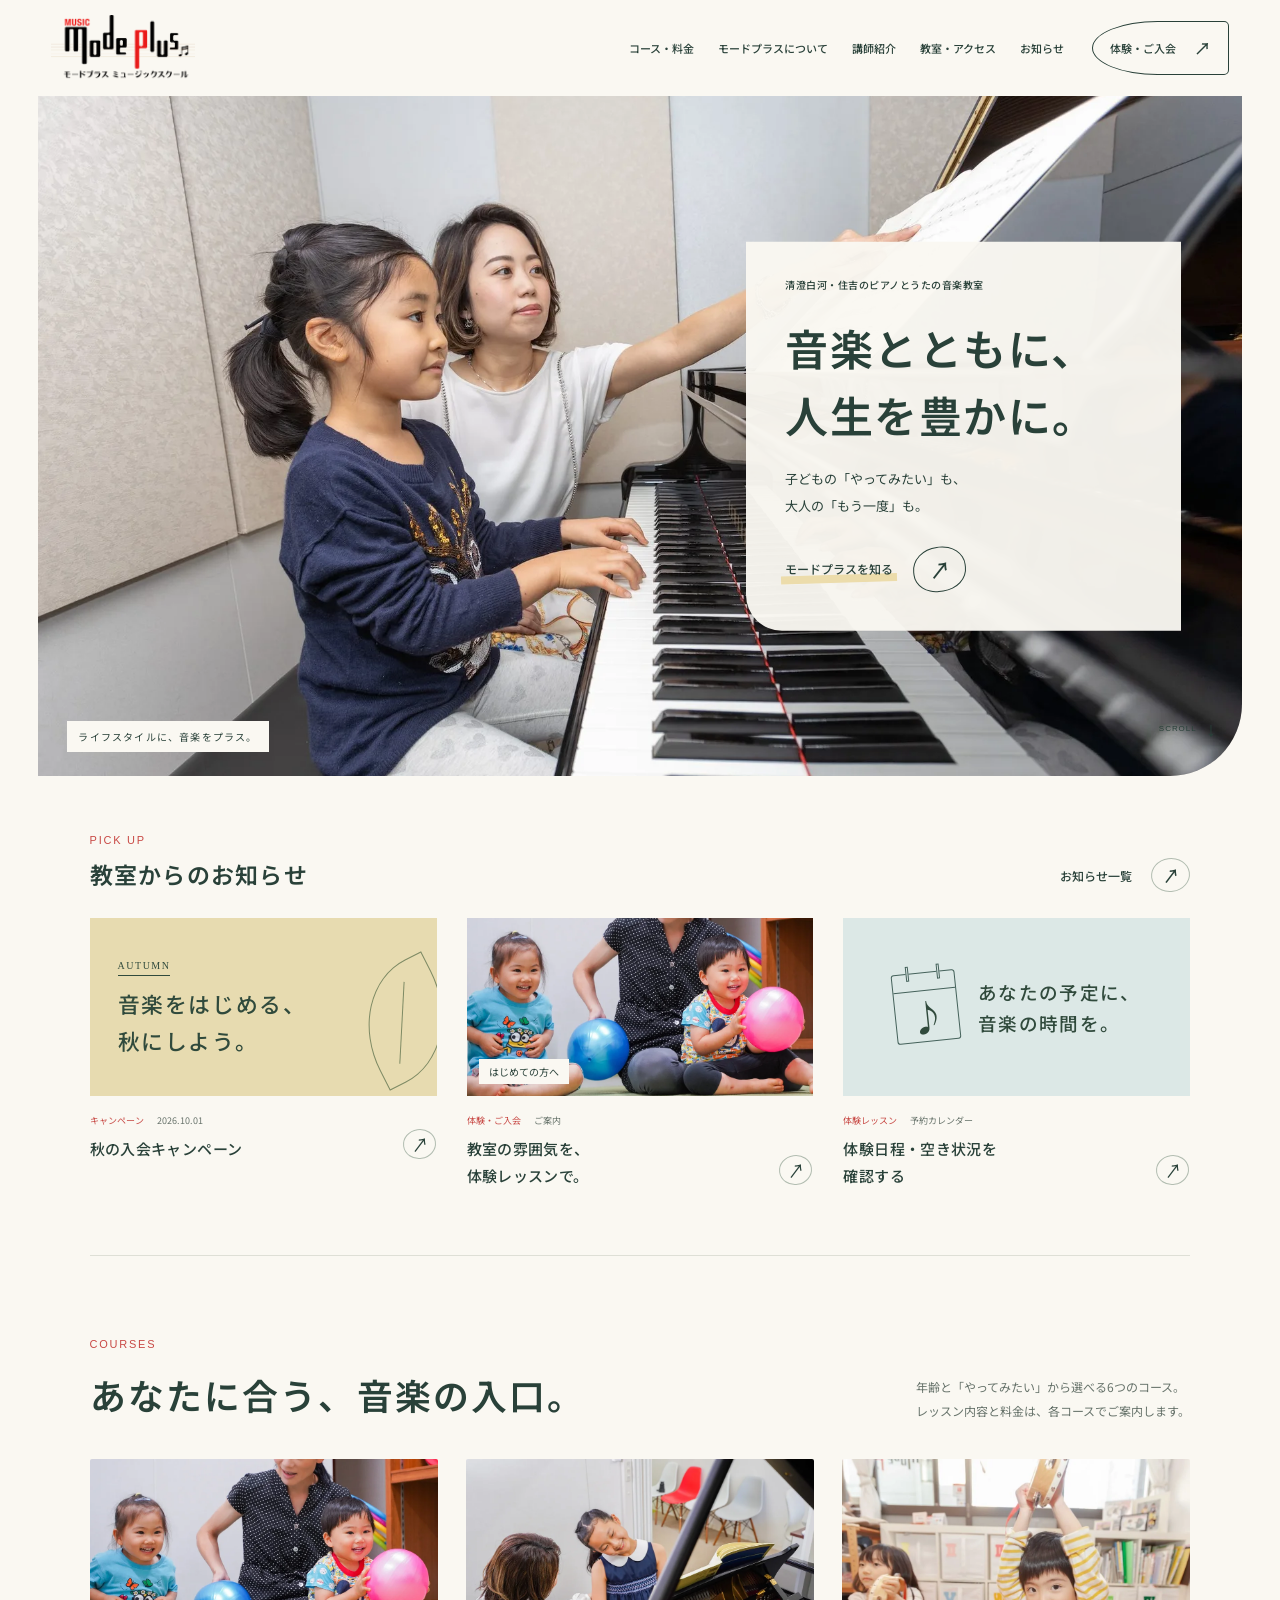
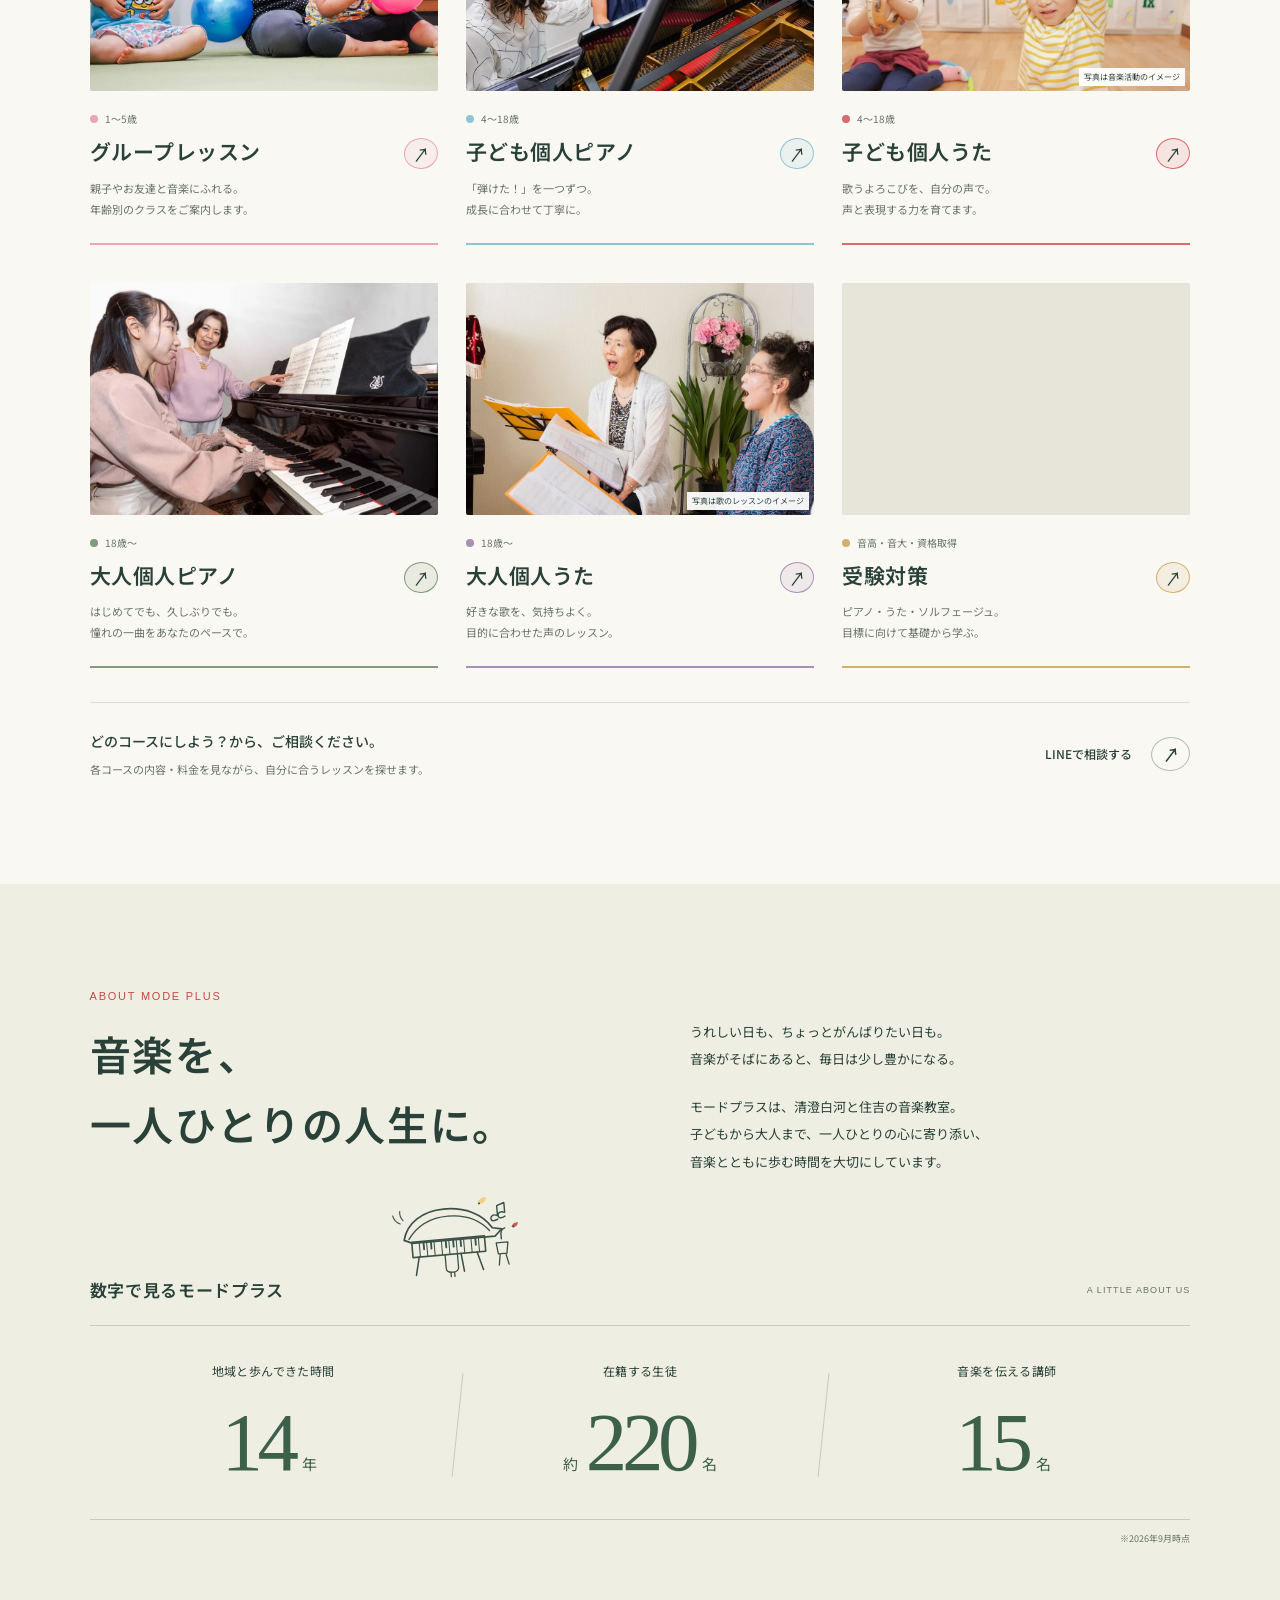
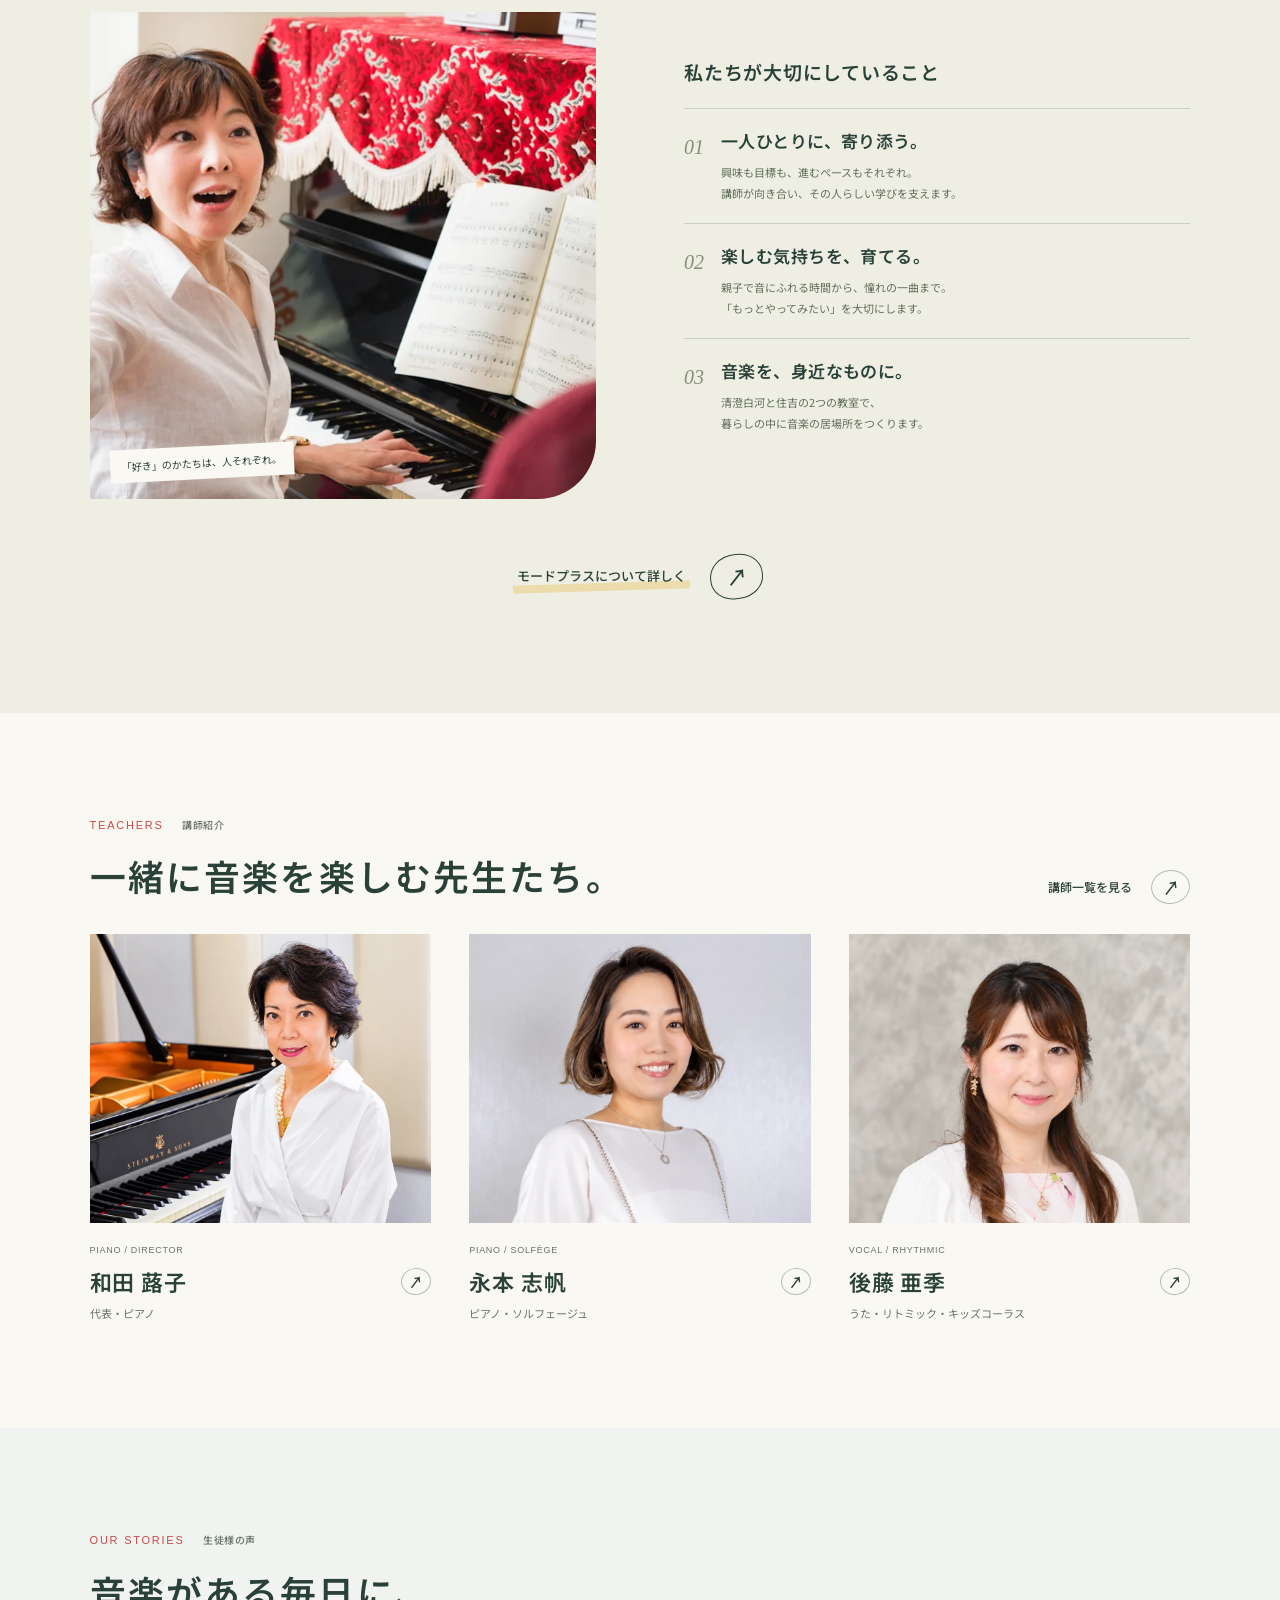
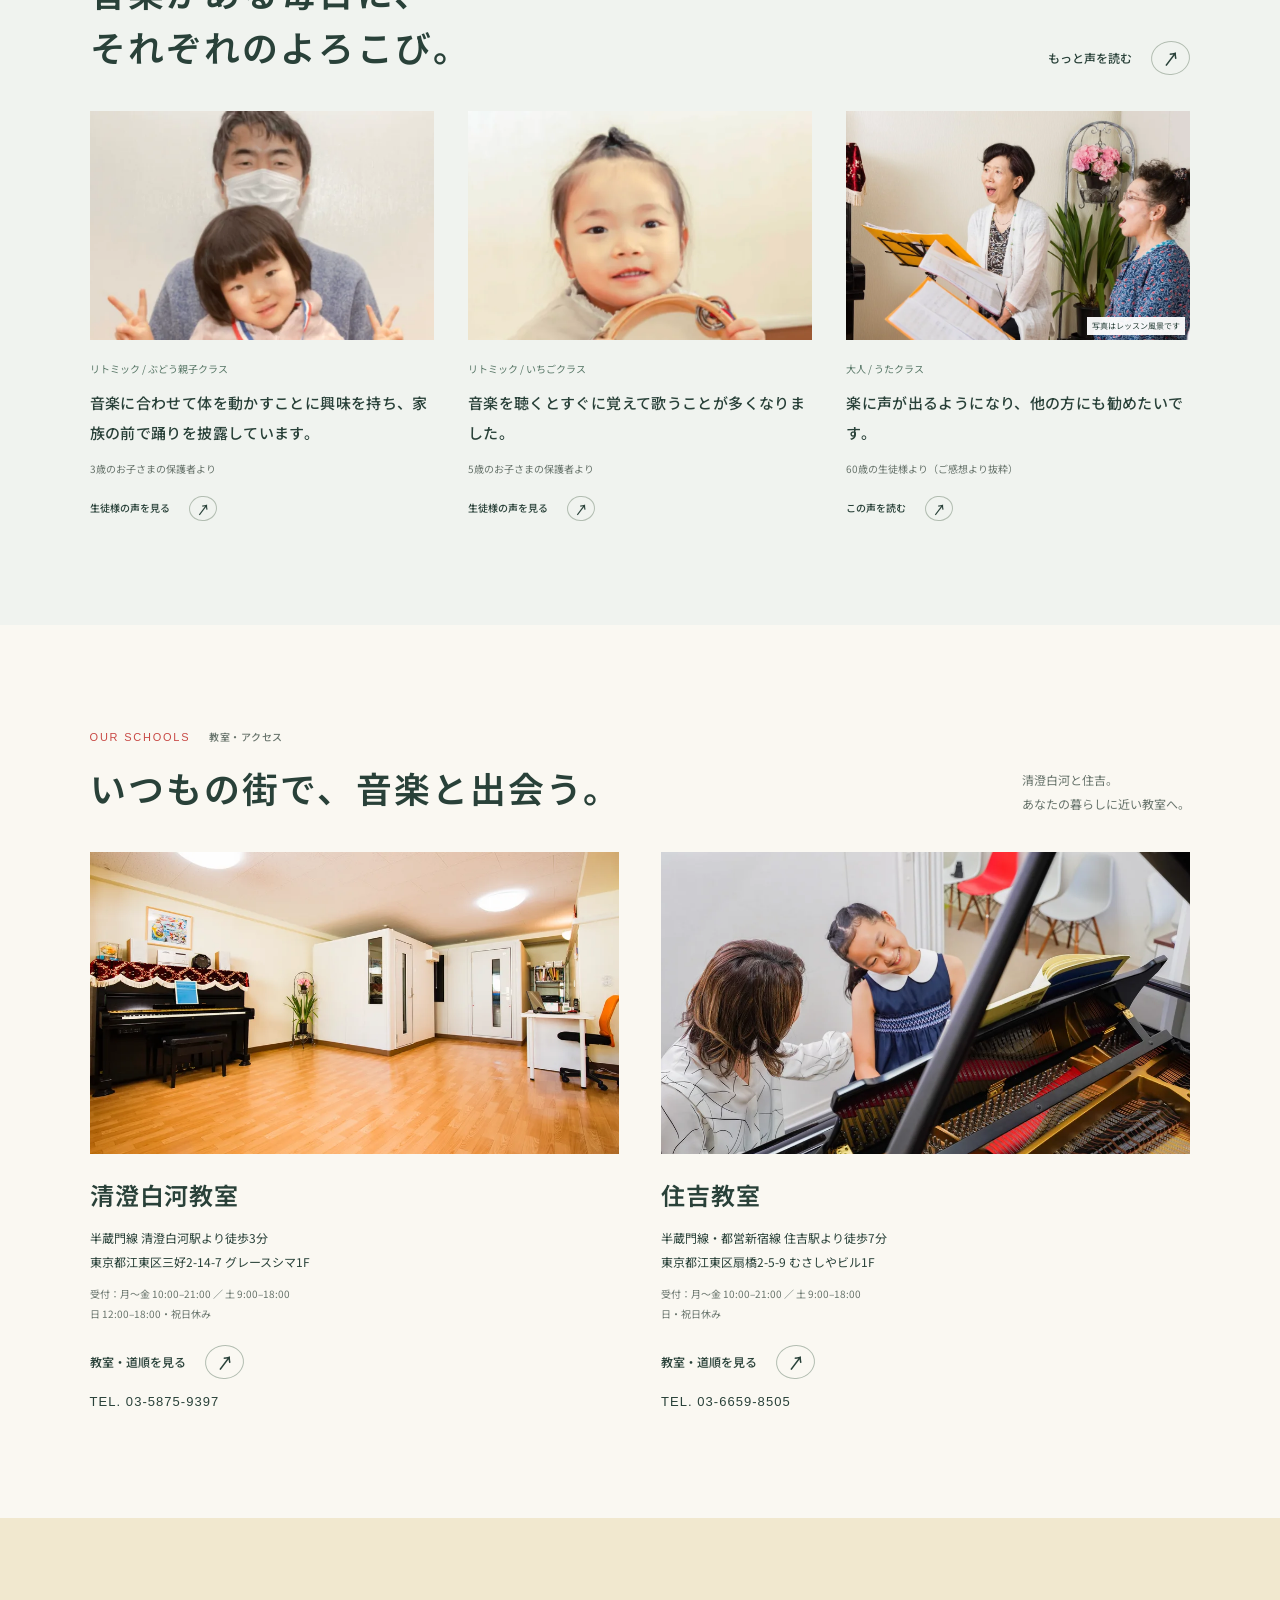
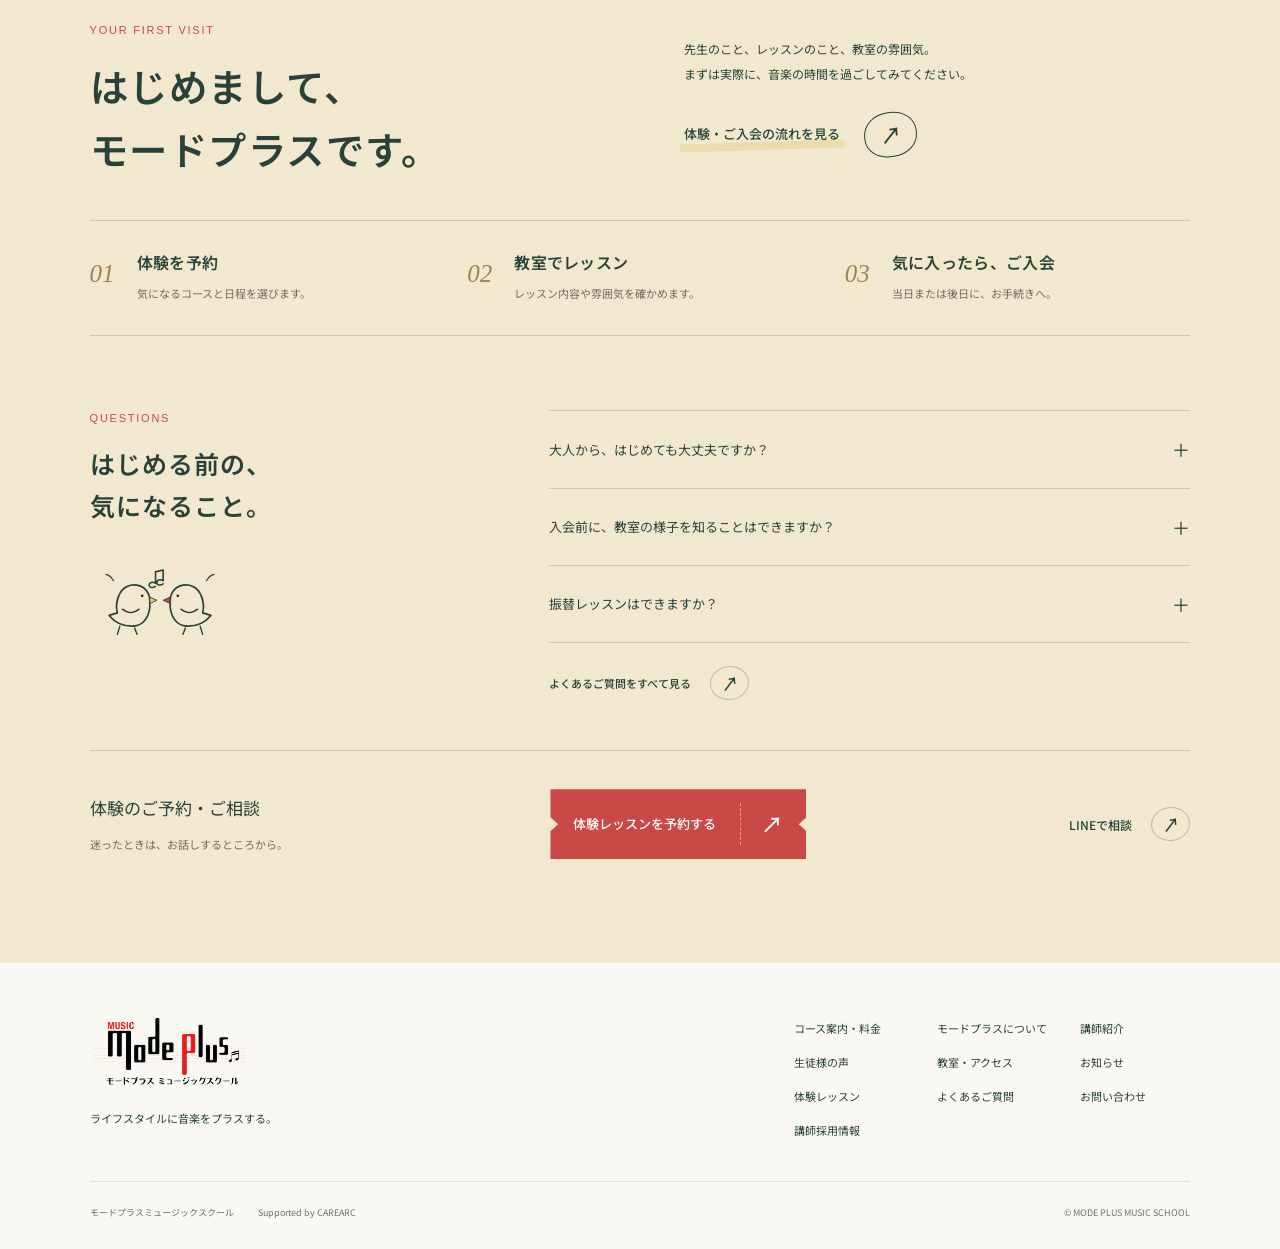
==== commit f931fd0c: "WIP: 一枚写真のFVと教室案内中心のTOPへ改訂" ====
--- a/index.html
+++ b/index.html
@@ -28,9 +28,9 @@
   <header class="site-header">
     <a class="brand" href="#top" aria-label="モードプラス トップ"><img src="img/logo_1-1.png" width="300" height="137" alt="MODE PLUS MUSIC SCHOOL"></a>
     <nav class="main-nav" aria-label="メインナビゲーション">
-      <a href="#courses">コース案内</a><a href="#about">モードプラスについて</a><a href="#teachers">講師紹介</a><a href="#access">教室・アクセス</a><a href="#news">お知らせ</a>
+      <a href="#courses">コース・料金</a><a href="https://modepluspf.com/greeting/">モードプラスについて</a><a href="https://modepluspf.com/teacher/">講師紹介</a><a href="#access">教室・アクセス</a><a href="#news">お知らせ</a>
     </nav>
-    <a class="button button-primary header-cta" href="https://modepluspf.resv.jp/reserve/calendar.php" target="_blank" rel="noopener">体験レッスン <span aria-hidden="true">↗</span></a>
+    <a class="header-cta" href="#experience">体験・ご入会 <span aria-hidden="true">↗</span></a>
     <button class="menu-toggle" type="button" aria-controls="mobile-menu" aria-expanded="false" aria-label="メニューを開閉"><i></i><i></i><span>MENU</span></button>
   </header>
   <nav class="mobile-menu" id="mobile-menu" aria-label="モバイルナビゲーション" hidden>
@@ -39,29 +39,26 @@
 
   <main id="main">
     <section class="hero" id="top" aria-labelledby="hero-title">
-      <div class="hero-photos">
-        <div class="hero-photo hero-photo--main"><img src="img/renewal/hero-mpmv1.webp" width="1800" height="1117" alt="先生と一緒にグランドピアノを弾く女の子" fetchpriority="high"></div>
-        <div class="hero-photo hero-photo--side">
-          <img src="img/renewal/hero-mpmv3.webp" width="1200" height="633" alt="声を合わせて歌を楽しむ大人の生徒のみなさん">
-          <img src="img/renewal/toddler-2025-dsc04976.webp" width="1000" height="667" alt="親子で楽しむリトミックの時間">
-        </div>
+      <!-- One real photo. Replace this media slot only when an approved video is supplied. -->
+      <div class="hero-media"><img src="img/renewal/hero-mpmv1.webp" width="1800" height="1117" alt="先生と一緒にグランドピアノを弾く女の子" fetchpriority="high"></div>
+      <div class="hero-content"><p class="hero-location">清澄白河・住吉のピアノとうたの音楽教室</p><h1 id="hero-title"><span class="headline-line">音楽とともに、</span><span class="headline-line">人生を豊かに。</span></h1><p class="hero-lead">子どもの「やってみたい」も、<br>大人の「もう一度」も。</p><a class="play-link" href="https://modepluspf.com/greeting/"><span>モードプラスを知る</span><i aria-hidden="true">↗</i></a></div>
+      <p class="hero-footnote">ライフスタイルに、音楽をプラス。</p><a class="hero-scroll" href="#news"><span>SCROLL</span><i aria-hidden="true">↓</i></a>
+    </section>
+    <section class="pickups wrap" id="news" aria-labelledby="news-title">
+      <div class="section-heading pickup-heading"><div><p class="eyebrow">PICK UP</p><h2 id="news-title">教室からのお知らせ</h2></div><a class="text-link" href="https://modepluspf.com/news/">お知らせ一覧 <span class="arrow" aria-hidden="true">↗</span></a></div>
+      <!-- Curated editorial picks: dated news and evergreen guides are distinguished. -->
+      <div class="pickup-grid">
+        <a class="pickup-card pickup-campaign" href="https://modepluspf.com/news/秋の入会キャンペーン/" data-valid-until="2026-11-30"><div class="pickup-art"><span class="pickup-stamp">AUTUMN</span><p>音楽をはじめる、<br>秋にしよう。</p><span class="pickup-art-line" aria-hidden="true"></span></div><div class="pickup-copy"><p class="pickup-meta"><span>キャンペーン</span><time datetime="2026-10-01">2026.10.01</time></p><h3>秋の入会キャンペーン</h3><span class="arrow" aria-hidden="true">↗</span></div></a>
+        <a class="pickup-card" href="https://modepluspf.com/ご入会の流れ/"><div class="pickup-image"><img src="img/renewal/toddler-2025-dsc04976.webp" width="1000" height="667" alt="リトミックを楽しむ子どもたち" loading="lazy" decoding="async"><span>はじめての方へ</span></div><div class="pickup-copy"><p class="pickup-meta"><span>体験・ご入会</span><span>ご案内</span></p><h3>教室の雰囲気を、<br>体験レッスンで。</h3><span class="arrow" aria-hidden="true">↗</span></div></a>
+        <a class="pickup-card" href="https://modepluspf.resv.jp/reserve/calendar.php" target="_blank" rel="noopener"><div class="pickup-art pickup-calendar"><span class="calendar-icon" aria-hidden="true"><b>♪</b><i></i><i></i></span><p>あなたの予定に、<br>音楽の時間を。</p></div><div class="pickup-copy"><p class="pickup-meta"><span>体験レッスン</span><span>予約カレンダー</span></p><h3>体験日程・空き状況を<br>確認する</h3><span class="arrow" aria-hidden="true">↗</span></div></a>
       </div>
-      <div class="hero-content">
-        <p class="hero-location">清澄白河・住吉のピアノとうたの教室</p>
-        <h1 id="hero-title"><span class="headline-line">音楽とともに、</span><span class="headline-line">人生を豊かに。</span></h1>
-        <p class="hero-lead"><span class="text-chunk">子どもの「やってみたい」も、</span><span class="text-chunk">大人の「もう一度」も。</span><br><span class="text-chunk">あなたらしい音楽を、</span><span class="text-chunk">ここから。</span></p>
-        <div class="hero-actions"><a class="button button-primary" href="#experience">体験レッスンについて <span aria-hidden="true">↗</span></a><a class="hero-course-link" href="#courses">コースを見つける <span aria-hidden="true">↓</span></a></div>
-      </div>
-      <p class="hero-caption">MUSIC, WITH YOUR LIFE.</p>
-      <div class="hero-tools"><button class="replay-button" type="button" data-replay-intro aria-label="ロゴから始まるアニメーションをもう一度見る">INTRO REPLAY <span aria-hidden="true">↻</span></button></div>
     </section>
-    <div class="hero-bottomline" aria-hidden="true"></div>
 
     <section class="courses section wrap" id="courses" aria-labelledby="courses-title">
-      <div class="section-tag">01 / COURSES <span>コース案内</span></div>
+      <p class="eyebrow">COURSES</p>
       <div class="section-heading" data-reveal>
-        <h2 id="courses-title"><span class="text-chunk">音楽のはじめ方は、</span><br><span class="text-chunk">ひとりひとり。</span></h2>
-        <p>はじめての習い事から、自分のための時間まで。<br>年齢と「やってみたい」から選べる、6つの入口。</p>
+        <h2 id="courses-title"><span class="text-chunk">あなたに合う、</span><span class="text-chunk">音楽の入口。</span></h2>
+        <p>年齢と「やってみたい」から選べる6つのコース。<br>レッスン内容と料金は、各コースでご案内します。</p>
       </div>
       <div class="course-grid">
         <a class="course-card" href="group.html" data-reveal>
@@ -89,42 +86,29 @@
           <div class="course-info"><p class="course-age">音高・音大・資格取得</p><h3>受験対策</h3><p>ピアノ・うた・ソルフェージュ。<br>目標に向けて基礎から学ぶ。</p><span class="arrow" aria-hidden="true">↗</span></div>
         </a>
       </div>
-      <div class="class-guide">
-        <p>グループレッスンのクラスカラー</p>
-        <ul class="class-colors" aria-label="年齢とクラスの色"><li><i style="--swatch:#e8a6b6" aria-hidden="true"></i>さくらんぼ親子</li><li><i style="--swatch:#a990b7" aria-hidden="true"></i>ぶどう親子</li><li><i style="--swatch:#d86b6b" aria-hidden="true"></i>いちご</li><li><i style="--swatch:#8fc4d5" aria-hidden="true"></i>プレピアノ 年少</li><li><i style="--swatch:#7f9b7c" aria-hidden="true"></i>プレピアノ 年中</li></ul>
-      </div>
       <div class="course-help" id="price"><div><strong>どのコースにしよう？から、ご相談ください。</strong><p>各コースの内容・料金を見ながら、自分に合うレッスンを探せます。</p></div><a class="text-link" href="https://lin.ee/0mjg9Bs" target="_blank" rel="noopener">LINEで相談する <span class="arrow" aria-hidden="true">↗</span></a></div>
     </section>
 
-    <section class="about section" id="about" aria-labelledby="about-title">
-      <div class="wrap">
-        <div class="section-tag">02 / ABOUT MODE PLUS <span>モードプラスについて</span></div>
-        <div class="about-intro" data-reveal><h2 id="about-title"><span class="text-chunk">はじめての音も、</span><br><span class="text-chunk">憧れの一曲も。</span></h2><div><p>小さな「できた！」を一緒によろこぶ。<br>好きな曲に挑戦する時間を、そっと支える。<br>モードプラスは、子どもから大人まで、一人ひとりの心に寄り添うピアノとうたの音楽教室です。</p><a class="text-link" href="https://modepluspf.com/greeting/">モードプラスの想い <span class="arrow" aria-hidden="true">↗</span></a></div></div>
-        <dl class="numbers" data-reveal><div><dt>地域と歩んできた時間</dt><dd>14<small>年</small></dd></div><div><dt>在籍する生徒</dt><dd><small>約</small>220<small>名</small></dd></div><div><dt>音楽を伝える講師</dt><dd>15<small>名</small></dd></div></dl>
-        <p class="numbers-note">※2026年9月時点</p>
-        <div class="reasons">
-          <div class="reason-heading"><h3>モードプラスが大切にしていること</h3><span>OUR APPROACH</span></div>
-          <div class="reason-grid">
-            <article data-reveal><div class="reason-photo"><img src="img/renewal/adult-lesson.webp" width="1000" height="667" alt="生徒の演奏に寄り添うピアノ講師" loading="lazy" decoding="async"></div><div><h4><span>01 / PEOPLE</span>音楽の専門家が、<br>あなたの「好き」に寄り添う。</h4><p>演奏活動や指導経験を重ねてきた講師が、一人ひとりの興味と目標に向き合います。</p></div></article>
-            <article data-reveal><div class="reason-photo"><img src="img/renewal/preschool-rhythm.webp" width="1000" height="667" alt="友達と一緒に音楽を楽しむ子どもたち" loading="lazy" decoding="async"></div><div><h4><span>02 / LESSON</span>楽しむ気持ちを、<br>学ぶ力につなげていく。</h4><p>親子でふれる音やリズム、じっくり取り組む個人レッスン。年齢や目的に合う学び方を大切にしています。</p></div></article>
-            <article data-reveal><div class="reason-photo"><img src="img/renewal/kiyosumi-classroom.webp" width="1000" height="556" alt="清澄白河教室の室内" loading="lazy" decoding="async"></div><div><h4><span>03 / ENVIRONMENT</span>音と向き合う時間を、<br>心地よい教室で。</h4><p>グランドピアノの響きを身近に感じながら、清澄白河・住吉の教室で音楽のある毎日を育みます。</p></div></article>
-          </div>
-        </div>
-      </div>
-    </section>
+    <section class="about section" id="about" aria-labelledby="about-title"><div class="wrap">
+      <div class="about-intro"><div><p class="eyebrow">ABOUT MODE PLUS</p><h2 id="about-title"><span class="text-chunk">音楽を、</span><br><span class="text-chunk">一人ひとりの人生に。</span></h2></div><div class="about-message"><p>うれしい日も、ちょっとがんばりたい日も。<br>音楽がそばにあると、毎日は少し豊かになる。</p><p>モードプラスは、清澄白河と住吉の音楽教室。<br>子どもから大人まで、一人ひとりの心に寄り添い、<br class="desktop-only">音楽とともに歩む時間を大切にしています。</p></div><img class="about-illustration" src="img/illustrations/piano-line.svg" width="220" height="160" alt="" loading="lazy"></div>
+      <div class="numbers-heading"><h3>数字で見るモードプラス</h3><span aria-hidden="true">A LITTLE ABOUT US</span></div>
+      <dl class="numbers"><div><dt>地域と歩んできた時間</dt><dd>14<small>年</small></dd></div><div><dt>在籍する生徒</dt><dd><small>約</small>220<small>名</small></dd></div><div><dt>音楽を伝える講師</dt><dd>15<small>名</small></dd></div></dl><p class="numbers-note">※2026年9月時点</p>
+      <div class="values"><div class="values-photo"><img src="img/renewal/adult-lesson.webp" width="1000" height="667" alt="大人の生徒の演奏に寄り添うピアノ講師" loading="lazy" decoding="async"><span>「好き」のかたちは、人それぞれ。</span></div><div class="values-copy"><h3>私たちが大切にしていること</h3><ol><li><span>01</span><div><h4>一人ひとりに、寄り添う。</h4><p>興味も目標も、進むペースもそれぞれ。<br>講師が向き合い、その人らしい学びを支えます。</p></div></li><li><span>02</span><div><h4>楽しむ気持ちを、育てる。</h4><p>親子で音にふれる時間から、憧れの一曲まで。<br>「もっとやってみたい」を大切にします。</p></div></li><li><span>03</span><div><h4>音楽を、身近なものに。</h4><p>清澄白河と住吉の2つの教室で、<br>暮らしの中に音楽の居場所をつくります。</p></div></li></ol></div></div>
+      <div class="section-end"><a class="play-link" href="https://modepluspf.com/greeting/"><span>モードプラスについて詳しく</span><i aria-hidden="true">↗</i></a></div>
+    </div></section>
 
     <section class="teachers section wrap" id="teachers" aria-labelledby="teachers-title">
-      <div class="section-tag">03 / TEACHERS <span>講師紹介</span></div>
+      <div class="section-tag">TEACHERS <span>講師紹介</span></div>
       <div class="section-heading" data-reveal><h2 id="teachers-title"><span class="text-chunk">一緒に音楽を</span><span class="text-chunk">楽しむ先生たち。</span></h2><a class="text-link" href="https://modepluspf.com/teacher/">講師一覧を見る <span class="arrow" aria-hidden="true">↗</span></a></div>
       <div class="teacher-grid">
         <a class="teacher-card" href="https://modepluspf.com/teacher/" data-reveal><div class="teacher-photo"><img src="img/teacher-wada-fukiko.webp" width="1000" height="1000" alt="和田 蕗子" loading="lazy" decoding="async"></div><small>PIANO / DIRECTOR</small><h3>和田 蕗子 <span class="arrow" aria-hidden="true">↗</span></h3><p>代表・ピアノ</p></a>
         <a class="teacher-card" href="https://modepluspf.com/teacher/" data-reveal><div class="teacher-photo"><img src="img/teacher-nagamoto-shiho.webp" width="1000" height="1000" alt="永本 志帆" loading="lazy" decoding="async"></div><small>PIANO / SOLFÈGE</small><h3>永本 志帆 <span class="arrow" aria-hidden="true">↗</span></h3><p>ピアノ・ソルフェージュ</p></a>
-        <a class="teacher-card" href="https://modepluspf.com/teacher/" data-reveal><div class="teacher-photo"><img src="img/teacher-goto-aki.webp" width="1000" height="1000" alt="後藤 亜季" loading="lazy" decoding="async"></div><small>VOCAL / PIANO</small><h3>後藤 亜季 <span class="arrow" aria-hidden="true">↗</span></h3><p>うた・ピアノ</p></a>
+        <a class="teacher-card" href="https://modepluspf.com/teacher/" data-reveal><div class="teacher-photo"><img src="img/teacher-goto-aki.webp" width="1000" height="1000" alt="後藤 亜季" loading="lazy" decoding="async"></div><small>VOCAL / RHYTHMIC</small><h3>後藤 亜季 <span class="arrow" aria-hidden="true">↗</span></h3><p>うた・リトミック・キッズコーラス</p></a>
       </div>
     </section>
 
     <section class="voices section" id="voices" aria-labelledby="voices-title"><div class="wrap">
-      <div class="section-tag">04 / OUR STORIES <span>生徒様の声</span></div>
+      <div class="section-tag">OUR STORIES <span>生徒様の声</span></div>
       <div class="section-heading" data-reveal><h2 id="voices-title"><span class="text-chunk">音楽がある毎日に、</span><br><span class="text-chunk">それぞれのよろこび。</span></h2><a class="text-link" href="https://modepluspf.com/ブログ一覧ページ/">もっと声を読む <span class="arrow" aria-hidden="true">↗</span></a></div>
       <div class="voice-grid">
         <article class="voice-card" data-reveal><div class="voice-photo"><img src="img/voice-01.webp" width="680" height="420" alt="ぶどう親子クラスの生徒と保護者" loading="lazy" decoding="async"></div><div class="voice-body"><p class="voice-class">リトミック / ぶどう親子クラス</p><h3>音楽に合わせて体を動かすことに興味を持ち、家族の前で踊りを披露しています。</h3><p>3歳のお子さまの保護者より</p><a class="text-link" href="https://modepluspf.com/ブログ一覧ページ/">生徒様の声を見る <span class="arrow" aria-hidden="true">↗</span></a></div></article>
@@ -134,26 +118,28 @@
     </div></section>
 
     <section class="schools section wrap" id="access" aria-labelledby="access-title">
-      <div class="section-tag">05 / OUR SCHOOLS <span>教室・アクセス</span></div>
+      <div class="section-tag">OUR SCHOOLS <span>教室・アクセス</span></div>
       <div class="section-heading" data-reveal><h2 id="access-title"><span class="text-chunk">いつもの街で、</span><span class="text-chunk">音楽と出会う。</span></h2><p>清澄白河と住吉。<br>あなたの暮らしに近い教室へ。</p></div>
       <div class="school-grid">
-        <article data-reveal><div class="school-photo"><img src="img/renewal/kiyosumi-classroom.webp" width="1000" height="556" alt="木の床が広がる清澄白河教室の室内" loading="lazy" decoding="async"></div><div class="school-info"><h3>清澄白河教室</h3><p>半蔵門線 清澄白河駅 B2出口より徒歩3分<br>東京都江東区三好2-14-7 グレースシマ1F</p><a class="text-link" href="https://modepluspf.com/清澄白河教室/" aria-label="清澄白河教室の詳細"><span class="arrow" aria-hidden="true">↗</span></a><a class="phone" href="tel:0358759397">TEL. 03-5875-9397</a></div></article>
-        <article data-reveal><div class="school-photo"><img src="img/renewal/sumiyoshi-classroom.webp" width="1000" height="667" alt="住吉教室のグランドピアノでのレッスン風景" loading="lazy" decoding="async"></div><div class="school-info"><h3>住吉教室</h3><p>半蔵門線・都営新宿線 住吉駅より徒歩7分<br>東京都江東区扇橋2-5-9 むさしやビル1F</p><a class="text-link" href="https://modepluspf.com/住吉教室/" aria-label="住吉教室の詳細"><span class="arrow" aria-hidden="true">↗</span></a><a class="phone" href="tel:0366598505">TEL. 03-6659-8505</a></div></article>
+        <article data-reveal><div class="school-photo"><img src="img/renewal/kiyosumi-classroom.webp" width="1000" height="556" alt="木の床が広がる清澄白河教室の室内" loading="lazy" decoding="async"></div><div class="school-info"><h3>清澄白河教室</h3><p>半蔵門線 清澄白河駅より徒歩3分<br>東京都江東区三好2-14-7 グレースシマ1F</p><p class="school-hours">受付：月〜金 10:00–21:00 ／ 土 9:00–18:00<br>日 12:00–18:00・祝日休み</p><a class="text-link" href="https://modepluspf.com/清澄白河教室/" aria-label="清澄白河教室の詳細">教室・道順を見る <span class="arrow" aria-hidden="true">↗</span></a><a class="phone" href="tel:0358759397">TEL. 03-5875-9397</a></div></article>
+        <article data-reveal><div class="school-photo"><img src="img/renewal/sumiyoshi-classroom.webp" width="1000" height="667" alt="住吉教室のグランドピアノでのレッスン風景" loading="lazy" decoding="async"></div><div class="school-info"><h3>住吉教室</h3><p>半蔵門線・都営新宿線 住吉駅より徒歩7分<br>東京都江東区扇橋2-5-9 むさしやビル1F</p><p class="school-hours">受付：月〜金 10:00–21:00 ／ 土 9:00–18:00<br>日・祝日休み</p><a class="text-link" href="https://modepluspf.com/住吉教室/" aria-label="住吉教室の詳細">教室・道順を見る <span class="arrow" aria-hidden="true">↗</span></a><a class="phone" href="tel:0366598505">TEL. 03-6659-8505</a></div></article>
       </div>
-      <section class="news" id="news" aria-labelledby="news-title"><div class="news-intro"><div class="section-tag">06 / NEWS</div><h2 id="news-title">教室からのお知らせ</h2><a class="text-link" href="https://modepluspf.com/news/">一覧を見る <span class="arrow" aria-hidden="true">↗</span></a></div><ul class="news-list">
-        <li><a href="https://modepluspf.com/news/秋の入会キャンペーン/"><time datetime="2026-10-01">2026.10.01</time><span class="news-title">秋の入会キャンペーン</span><span class="arrow" aria-hidden="true">↗</span></a></li>
-        <li><a href="https://modepluspf.com/news/【9月13日】おとなのコンサート開催/"><time datetime="2026-09-01">2026.09.01</time><span class="news-title">【9月13日】おとなのコンサート開催</span><span class="arrow" aria-hidden="true">↗</span></a></li>
-        <li><a href="https://modepluspf.com/news/9月レッスン状況（空き・開講日）/"><time datetime="2026-09-01">2026.09.01</time><span class="news-title">9月レッスン状況（空き・開講日）</span><span class="arrow" aria-hidden="true">↗</span></a></li>
-      </ul></section>
     </section>
 
-    <section class="experience" id="experience" aria-labelledby="experience-title">
-      <div class="experience-photo"><img src="img/renewal/toddler-piano.webp" width="1000" height="667" alt="" loading="lazy" decoding="async"></div>
-      <div class="experience-inner wrap" data-reveal><div class="section-tag">07 / EXPERIENCE LESSON</div><h2 id="experience-title"><span class="text-chunk">まずは、</span><span class="text-chunk">音楽を楽しむ一日を。</span></h2><p>先生のこと、レッスンのこと、教室の雰囲気。<br><span class="text-chunk">体験レッスンで、</span><span class="text-chunk">あなたに合う音楽の時間を</span><span class="text-chunk">見つけませんか。</span></p><div class="experience-buttons"><a class="button button-primary" href="https://modepluspf.resv.jp/reserve/calendar.php" target="_blank" rel="noopener">体験レッスンを予約する <span aria-hidden="true">↗</span></a><a class="button button-outline" href="https://lin.ee/0mjg9Bs" target="_blank" rel="noopener">LINEで相談する <span aria-hidden="true">↗</span></a></div><p class="experience-contact">お電話でのご相談は <a href="#access">各教室へ</a>　／　<a href="https://modepluspf.com/お問い合わせ/">お問い合わせ</a></p></div>
-    </section>
+    <section class="first-visit section" id="experience" aria-labelledby="experience-title"><div class="wrap">
+      <div class="visit-heading"><div><p class="eyebrow">YOUR FIRST VISIT</p><h2 id="experience-title"><span class="text-chunk">はじめまして、</span><br><span class="text-chunk">モードプラスです。</span></h2></div><div><p>先生のこと、レッスンのこと、教室の雰囲気。<br>まずは実際に、音楽の時間を過ごしてみてください。</p><a class="play-link" href="https://modepluspf.com/ご入会の流れ/"><span>体験・ご入会の流れを見る</span><i aria-hidden="true">↗</i></a></div></div>
+      <ol class="visit-steps"><li><span>01</span><h3>体験を予約</h3><p>気になるコースと日程を選びます。</p></li><li><span>02</span><h3>教室でレッスン</h3><p>レッスン内容や雰囲気を確かめます。</p></li><li><span>03</span><h3>気に入ったら、ご入会</h3><p>当日または後日に、お手続きへ。</p></li></ol>
+      <div class="faq-block" id="faq"><div><p class="eyebrow">QUESTIONS</p><h3>はじめる前の、<br>気になること。</h3><img src="img/illustrations/music-conversation.svg" width="220" height="160" alt="" loading="lazy"></div><div class="faq-list">
+        <details><summary>大人から、はじめても大丈夫ですか？<span aria-hidden="true">＋</span></summary><p>大人になってからピアノを始める方もいらっしゃいます。経験やご希望に合わせてレッスンをご案内します。</p></details>
+        <details><summary>入会前に、教室の様子を知ることはできますか？<span aria-hidden="true">＋</span></summary><p>体験レッスンで、教室の雰囲気やレッスン内容をご確認いただけます。まずは気になるコースをお選びください。</p></details>
+        <details><summary>振替レッスンはできますか？<span aria-hidden="true">＋</span></summary><p>振替の取り扱いは、コース・クラスによって異なります。ご希望のコースについて、お問い合わせください。</p></details>
+        <a class="text-link" href="https://modepluspf.com/faq/">よくあるご質問をすべて見る <span class="arrow" aria-hidden="true">↗</span></a>
+      </div></div>
+      <div class="contact-line"><div><p>体験のご予約・ご相談</p><span>迷ったときは、お話しするところから。</span></div><a class="ticket-link" href="https://modepluspf.resv.jp/reserve/calendar.php" target="_blank" rel="noopener"><span>体験レッスンを予約する</span><i aria-hidden="true">↗</i></a><a class="text-link" href="https://lin.ee/0mjg9Bs" target="_blank" rel="noopener">LINEで相談 <span class="arrow" aria-hidden="true">↗</span></a></div>
+    </div></section>
   </main>
 
   <footer class="site-footer"><div class="wrap"><div class="footer-top"><div><a class="brand footer-brand" href="#top" aria-label="モードプラス トップ"><img src="img/logo_1-1.png" width="300" height="137" alt="MODE PLUS MUSIC SCHOOL"></a><p class="footer-caption">ライフスタイルに音楽をプラスする。</p></div><nav class="footer-links" aria-label="フッターナビゲーション"><a href="#courses">コース案内・料金</a><a href="https://modepluspf.com/greeting/">モードプラスについて</a><a href="#teachers">講師紹介</a><a href="#voices">生徒様の声</a><a href="#access">教室・アクセス</a><a href="https://modepluspf.com/news/">お知らせ</a><a href="#experience">体験レッスン</a><a href="https://modepluspf.com/faq/">よくあるご質問</a><a href="https://modepluspf.com/お問い合わせ/">お問い合わせ</a><a href="https://modepluspf.com/ピアノ講師採用情報/">講師採用情報</a></nav></div><div class="footer-bottom"><div><span>モードプラスミュージックスクール</span><a href="https://carearc.co.jp/" target="_blank" rel="noopener">Supported by CAREARC</a></div><small>© MODE PLUS MUSIC SCHOOL</small></div></div></footer>
-  <nav class="sticky-cta" aria-label="体験予約とお問い合わせ"><a href="https://modepluspf.resv.jp/reserve/calendar.php" target="_blank" rel="noopener">体験レッスン <span aria-hidden="true">↗</span></a><a href="https://lin.ee/0mjg9Bs" target="_blank" rel="noopener">LINEで相談</a><a href="#access">電話・アクセス</a></nav>
+  <nav class="mobile-quicklinks" aria-label="コースと体験のご案内"><a href="#courses">コース・料金</a><a href="#experience">体験・ご入会 <span aria-hidden="true">↗</span></a></nav>
 </body>
 </html>
--- a/home.css
+++ b/home.css
@@ -1,238 +1,184 @@
-/* MODE PLUS — photo-led home page. Kept separate from the existing subpage. */
+/* MODE PLUS — a real school, a little play, and clear routes. TOP only. */
 @import url('https://fonts.googleapis.com/css2?family=Noto+Sans+JP:wght@400;500;600;700;800&display=swap');
+:root{--ink:#294139;--muted:#67736b;--red:#c84945;--paper:#faf8f2;--line:#dedfd6;--pink:#e8a6b6;--lavender:#a990b7;--blue:#8fc4d5;--green:#7f9b7c;--header:96px;--sans:'Noto Sans JP','Hiragino Kaku Gothic ProN',Meiryo,sans-serif}
+*{box-sizing:border-box}
+html{scroll-behavior:smooth;scroll-padding-top:calc(var(--header) + 20px)}
+body{margin:0;background:var(--paper);color:var(--ink);font-family:var(--sans);font-size:14px;line-height:1.9;-webkit-font-smoothing:antialiased}
+a{color:inherit;text-decoration:none}button{font:inherit;cursor:pointer}a,button{touch-action:manipulation;-webkit-tap-highlight-color:transparent;outline-offset:5px}
+:focus-visible{outline:3px solid #286e84}
+img{display:block;max-width:100%;height:auto}h1,h2,h3,h4,p,figure{margin:0}h1,h2,h3,h4{font-weight:600;line-height:1.55;letter-spacing:.04em}
+ul,ol{list-style:none;margin:0;padding:0}p{line-break:strict;text-wrap:pretty}
+[hidden]{display:none!important}.text-chunk{display:inline-block}
+.wrap{width:min(1160px,86%);margin-inline:auto}.section{padding-block:104px}
+.eyebrow,.section-tag{font-family:Arial,var(--sans);font-size:11px;font-weight:500;letter-spacing:.16em;color:var(--red);line-height:1.5;margin-bottom:15px}
+.section-tag>span{margin-left:14px;color:var(--muted);font-size:10px;letter-spacing:.05em;font-family:var(--sans)}
+.section-heading{display:flex;align-items:end;justify-content:space-between;gap:30px;margin-bottom:36px}
+.section-heading h2{font-size:clamp(27px,2.8vw,39px);line-height:1.55;letter-spacing:.06em}
+.section-heading>p{font-size:12px;line-height:2;color:var(--muted)}
+.arrow{width:39px;height:34px;display:inline-flex;align-items:center;justify-content:center;border:1px solid #b2bdb1;border-radius:50%;font-size:18px;line-height:1;flex-shrink:0;transform:rotate(-8deg);transition:transform .25s,background .25s}
+.text-link{display:inline-flex;align-items:center;gap:19px;font-size:12px;font-weight:500;line-height:1.6}
+.text-link:hover .arrow{transform:rotate(0deg) translate(3px,-2px);background:#ead897;border-color:#ead897}
+.play-link{display:inline-flex;align-items:center;gap:24px;min-height:56px;padding:10px 0;font-size:13px;font-weight:500}
+.play-link>span{position:relative;z-index:0;padding:3px 0}
+.play-link>span::after{content:'';position:absolute;left:-4px;right:-4px;bottom:0;height:8px;z-index:-1;background:#ecdcab;transform:rotate(-1.8deg);transition:height .2s}
+.play-link i{font-style:normal;width:53px;height:45px;display:grid;place-items:center;border:1px solid var(--ink);border-radius:50% 46% 48% 44%;font-size:22px;transform:rotate(-7deg);transition:transform .25s,background .25s}
+.play-link:hover i{transform:rotate(5deg) translate(3px,-2px);background:#eedc9b}.play-link:hover>span::after{height:12px}
+.ticket-link{display:inline-flex;align-items:center;justify-content:space-between;gap:24px;background:var(--red);color:#fff;min-height:66px;padding:14px 23px;font-size:13px;font-weight:500;position:relative;clip-path:polygon(0 0,100% 0,100% 40%,97% 50%,100% 60%,100% 100%,0 100%,0 60%,3% 50%,0 40%);transition:transform .2s,background .2s}
+.ticket-link i{font-style:normal;border-left:1px dashed #ffffff75;padding-left:20px;font-size:22px}.ticket-link:hover{background:#ad3839;transform:translateY(-3px)}
+.section-end{display:flex;justify-content:center;margin-top:45px}
+.skip-link{position:fixed;z-index:200;top:-100px;left:15px;background:white;padding:12px 20px}.skip-link:focus{top:10px}
 
-:root{--ink:#243b42;--muted:#617277;--red:#d8434e;--red-dark:#b92d39;--cream:#faf7f1;--line:#e5e9e6;--pink:#e8a6b6;--lavender:#a990b7;--strawberry:#d86b6b;--blue:#8fc4d5;--green:#7f9b7c;--header:92px;--sans:'Noto Sans JP','Hiragino Kaku Gothic ProN',Meiryo,sans-serif}
-*{box-sizing:border-box}
-html{scroll-behavior:smooth;scroll-padding-top:calc(var(--header) + 24px)}
-body{margin:0;color:var(--ink);background:#fff;font-family:var(--sans);font-size:15px;line-height:1.9;-webkit-font-smoothing:antialiased}
-body,button,a{-webkit-tap-highlight-color:transparent}
-button,a{touch-action:manipulation}
-a{color:inherit;text-decoration:none}
-button{font:inherit;cursor:pointer}
-img{display:block;max-width:100%;height:auto}
-button,summary,a{outline-offset:5px}
-:focus-visible{outline:3px solid #256a85}
-h1,h2,h3,p,figure{margin:0}
-h1,h2,h3{font-weight:700;line-height:1.5;letter-spacing:.04em}
-p{line-break:strict;text-wrap:pretty}
-ul{margin:0;padding:0;list-style:none}
-small{font-size:12px}
-[hidden]{display:none!important}
-.text-chunk{display:inline-block}
-.wrap{width:min(1160px,88%);margin-inline:auto}
-.section{padding-block:100px}
-.section-tag{display:flex;align-items:center;gap:14px;margin-bottom:24px;color:var(--red);font-size:12px;font-weight:700;letter-spacing:.17em;line-height:1.5}
-.section-tag::before{content:'';width:28px;height:2px;background:currentColor}
-.section-tag span{color:var(--muted);font-size:11px;letter-spacing:.08em}
-.section-heading{display:flex;align-items:end;justify-content:space-between;gap:30px;margin-bottom:40px}
-.section-heading h2{font-size:clamp(26px,3vw,40px);line-height:1.65}
-.section-heading>p{color:var(--muted);font-size:14px;line-height:2}
-.arrow{flex-shrink:0;display:inline-grid;place-items:center;width:38px;height:38px;border:1px solid currentColor;border-radius:50%;font-size:19px;line-height:1}
-.button{min-height:54px;display:inline-flex;justify-content:center;align-items:center;gap:28px;padding:12px 25px;border:1px solid transparent;border-radius:4px;font-size:14px;font-weight:700;line-height:1.5;transition:background .25s,transform .25s}
-.button:hover{transform:translateY(-2px)}
-.button-primary{background:var(--red);color:#fff}
-.button-primary:hover{background:var(--red-dark)}
-.button-outline{border-color:var(--line);background:#fff;color:var(--ink)}
-.text-link{display:inline-flex;align-items:center;gap:20px;font-size:14px;font-weight:600}
-.text-link:hover .arrow{background:var(--ink);color:#fff}
-.skip-link{position:fixed;z-index:120;left:16px;top:-100px;background:#fff;padding:12px 20px}
-.skip-link:focus{top:10px}
+/* Site navigation */
+.site-header{height:var(--header);padding:13px 4%;display:flex;align-items:center;gap:28px;background:var(--paper);position:sticky;top:0;z-index:40}
+.brand{width:144px;flex-shrink:0;display:block}.brand img{width:100%;height:auto;max-height:70px;object-fit:contain}
+.main-nav{display:flex;gap:24px;align-items:center;margin-left:auto;font-size:11px;font-weight:500;white-space:nowrap}
+.main-nav a{padding-block:12px;position:relative}.main-nav a::after{content:'';position:absolute;bottom:4px;left:0;right:0;height:2px;transform:scaleX(0);transform-origin:left;background:var(--red);transition:transform .2s}.main-nav a:hover::after{transform:scaleX(1)}
+.header-cta{min-height:45px;padding:10px 17px;display:inline-flex;align-items:center;gap:18px;border:1px solid var(--ink);border-radius:48% 5px 5px 48% / 50% 5px 5px 50%;font-size:11px;font-weight:500;white-space:nowrap;transition:background .2s}
+.header-cta span{font-size:17px}.header-cta:hover{background:#eedc9b}
+.menu-toggle{display:none;background:none;border:0;color:var(--ink);width:37px;height:44px;flex-shrink:0;padding:7px;font-size:8px;line-height:1.1}
+.menu-toggle i{height:1px;background:currentColor;display:block;margin:5px 0;transition:transform .2s}.menu-toggle span{display:block;margin-top:7px}
+.menu-toggle[aria-expanded=true] i:first-child{transform:translateY(3px) rotate(45deg)}.menu-toggle[aria-expanded=true] i:nth-child(2){transform:translateY(-3px) rotate(-45deg)}
+.mobile-menu{position:fixed;z-index:39;top:var(--header);inset-inline:0;max-height:calc(100dvh - var(--header));overflow:auto;background:var(--paper);padding:20px 7% 35px;border-bottom:1px solid var(--line)}
+.mobile-menu a{display:flex;justify-content:space-between;padding:14px 0;border-bottom:1px solid var(--line);font-size:14px}.mobile-menu a::after{content:'↗';color:var(--red)}
 
-/* Navigation */
-.site-header{height:var(--header);display:flex;align-items:center;gap:32px;padding-inline:4%;background:rgba(255,255,255,.97);position:sticky;top:0;z-index:40;border-bottom:1px solid var(--line)}
-.brand{display:block;width:145px;flex-shrink:0}
-.brand img{width:100%;max-height:72px;object-fit:contain}
-.main-nav{display:flex;align-items:center;justify-content:flex-end;gap:25px;margin-left:auto;font-size:12px;font-weight:600;white-space:nowrap}
-.main-nav a{position:relative;padding-block:14px}
-.main-nav a::after{content:'';position:absolute;bottom:5px;left:0;right:0;height:2px;background:var(--red);transform:scaleX(0);transition:transform .2s}
-.main-nav a:hover::after{transform:scaleX(1)}
-.header-cta{min-height:48px;padding-inline:19px;gap:16px;white-space:nowrap;font-size:13px}
-.menu-toggle{display:none;width:46px;height:46px;padding:9px;border:0;background:transparent;color:var(--ink);font-size:9px;line-height:1.1;letter-spacing:.1em}
-.menu-toggle i{display:block;height:1px;background:currentColor;margin:5px 0;transition:transform .2s}
-.menu-toggle[aria-expanded=true] i:first-child{transform:translateY(3px) rotate(45deg)}
-.menu-toggle[aria-expanded=true] i:nth-child(2){transform:translateY(-3px) rotate(-45deg)}
-.menu-toggle span{display:block;margin-top:8px}
-.mobile-menu{position:fixed;z-index:39;top:var(--header);left:0;right:0;max-height:calc(100dvh - var(--header));overflow:auto;background:#fff;padding:24px 7% 35px;box-shadow:0 15px 25px #243b4212}
-.mobile-menu a{display:flex;justify-content:space-between;padding:15px 0;border-bottom:1px solid var(--line);font-size:15px}
-.mobile-menu a::after{content:'↗';color:var(--red)}
+/* One uninterrupted photograph; copy has its own quiet space. */
+.hero{height:clamp(550px,calc(100svh - 138px),680px);position:relative;isolation:isolate;width:94%;max-width:1700px;margin:0 auto;background:#e4e1d9;overflow:hidden;border-radius:0 0 72px 0}
+.hero-media{position:absolute;inset:0;overflow:hidden}
+.hero-media img{width:100%;height:100%;object-fit:cover;object-position:40% 37%}
+.hero-content{position:absolute;right:5%;top:50%;transform:translateY(-50%);width:435px;padding:34px 39px 29px;background:#faf8f2f5;border-radius:0 0 0 36px}
+.hero-location{font-size:10px;letter-spacing:.05em;font-weight:500;line-height:1.8;margin-bottom:20px}
+.hero h1{font-size:43px;letter-spacing:.035em;line-height:1.55;font-weight:600}.headline-line{display:block;white-space:nowrap}
+.hero-lead{font-size:13px;line-height:2.05;margin-top:19px}.hero .play-link{margin-top:17px;font-size:12px;gap:20px}
+.hero-footnote{position:absolute;bottom:24px;left:29px;font-size:10px;letter-spacing:.12em;padding:6px 11px;background:var(--paper)}
+.hero-scroll{position:absolute;right:25px;bottom:28px;display:flex;align-items:center;gap:9px;color:var(--ink);font-family:Arial,var(--sans);font-size:8px;letter-spacing:.12em}.hero-scroll i{font-style:normal;font-size:20px}
 
-/* First view: real lessons, with room for both children and adults. */
-.hero{position:relative;isolation:isolate;min-height:650px;height:calc(100svh - var(--header));max-height:860px;background:#e5e8e1;color:#fff;overflow:hidden}
-.hero-photos{position:absolute;inset:0;display:grid;grid-template-columns:70% 30%;gap:6px;background:#fff}
-.hero-photo{position:relative;overflow:hidden}
-.hero-photo img{width:100%;height:100%;object-fit:cover;object-position:60% 40%}
-.hero-photo--side{display:grid;grid-template-rows:1fr 1fr;gap:6px}
-.hero-photo--side img{min-height:0;object-position:center}
-.hero::after{content:'';position:absolute;inset:0;z-index:1;background:linear-gradient(90deg,rgba(18,35,40,.15),transparent 70%),linear-gradient(0deg,rgba(13,35,37,.72),transparent 78%);pointer-events:none}
-.hero-content{position:relative;z-index:2;width:min(1160px,88%);margin:auto;height:100%;display:flex;flex-direction:column;justify-content:end;align-items:start;padding:55px 0 76px}
-.hero-location{font-size:12px;font-weight:500;letter-spacing:.15em;margin-bottom:21px;text-shadow:0 1px 8px #16303780}
-.hero h1{font-size:clamp(40px,4.2vw,62px);line-height:1.5;font-weight:700;letter-spacing:.065em;text-shadow:0 2px 20px #16303745}
-.headline-line{display:block;white-space:nowrap}
-.hero-lead{font-size:16px;font-weight:500;line-height:2.1;margin-top:20px;text-shadow:0 1px 10px #16303780}
-.hero-actions{display:flex;gap:18px;align-items:center;margin-top:28px}
-.hero-actions .button{min-width:212px}
-.hero-course-link{font-size:13px;border-bottom:1px solid #ffffff90;padding:8px 0}
-.hero-caption{position:absolute;z-index:2;right:4%;bottom:33px;font-size:10px;letter-spacing:.1em;writing-mode:vertical-rl}
-.hero-tools{position:absolute;z-index:3;right:28px;top:24px}
-.replay-button{background:rgba(23,42,45,.42);border:1px solid #ffffff80;border-radius:30px;padding:8px 15px;color:#fff;font-size:10px;letter-spacing:.08em}
-.hero-bottomline{height:7px;background:linear-gradient(90deg,var(--pink) 0 20%,var(--lavender) 20% 40%,var(--strawberry) 40% 60%,var(--blue) 60% 80%,var(--green) 80%)}
+/* Editorial picks: one current notice, two clearly labelled evergreen routes. */
+.pickups{padding-top:56px;padding-bottom:66px;border-bottom:1px solid var(--line)}
+.pickup-heading{margin-bottom:26px}.pickup-heading .eyebrow{margin-bottom:8px}.pickup-heading h2{font-size:23px;letter-spacing:.055em}
+.pickup-grid{display:grid;grid-template-columns:repeat(3,minmax(0,1fr));gap:30px}
+.pickup-card{display:block;min-width:0}.pickup-art,.pickup-image{height:auto;aspect-ratio:1.95;position:relative;overflow:hidden;background:#e6e9dd}
+.pickup-art{display:flex;flex-direction:column;justify-content:center;align-items:flex-start;padding:20px 28px;background:#e7dbb0;color:#304a3c}
+.pickup-art p{font-size:clamp(17px,1.7vw,25px);line-height:1.7;font-weight:500;letter-spacing:.075em;position:relative;z-index:1}
+.pickup-stamp{font-family:Georgia,serif;font-size:10px;letter-spacing:.15em;margin-bottom:9px;border-bottom:1px solid currentColor}
+.pickup-art-line{position:absolute;right:-14px;bottom:20px;width:91px;height:110px;border:1px solid #7f8b65;border-radius:80% 0 80% 0;transform:rotate(-27deg)}
+.pickup-art-line::before{content:'';position:absolute;left:45%;top:12%;bottom:12%;width:1px;background:#7f8b65;transform:rotate(30deg)}
+.pickup-image img{width:100%;height:100%;object-fit:cover;object-position:center 39%;transition:transform .6s}.pickup-image>span{position:absolute;left:12px;bottom:12px;background:var(--paper);padding:3px 10px;font-size:10px}
+.pickup-calendar{background:#dce8e6;display:flex;flex-direction:row;align-items:center;justify-content:center;gap:20px;padding-inline:20px}.pickup-calendar p{font-size:clamp(15px,1.45vw,21px)}
+.calendar-icon{display:block;width:64px;height:70px;border:1.5px solid #45625b;border-radius:3px;position:relative;transform:rotate(-6deg);flex-shrink:0}.calendar-icon::before{content:'';position:absolute;left:0;right:0;top:17px;border-top:1px solid #45625b}.calendar-icon b{font-size:36px;display:block;text-align:center;line-height:1;padding-top:24px;font-weight:400}.calendar-icon i{position:absolute;top:-8px;left:14px;width:3px;height:15px;border:1px solid #45625b;background:#dce8e6}.calendar-icon i:last-child{left:auto;right:14px}
+.pickup-copy{position:relative;padding:18px 48px 0 0}.pickup-meta{display:flex;gap:13px;font-size:9px;color:var(--muted);margin-bottom:8px;line-height:1.6;flex-wrap:wrap}.pickup-meta>span:first-child{color:var(--red)}
+.pickup-copy h3{font-size:15px;font-weight:500;line-height:1.75;letter-spacing:.025em}.pickup-copy>.arrow{position:absolute;right:1px;bottom:4px;width:33px;height:30px}
+.pickup-card:hover .pickup-image img{transform:scale(1.04)}.pickup-card:hover .arrow{background:#ead897;border-color:#ead897;transform:rotate(0deg)}
 
-/* Six clear choices */
-.courses{padding-top:85px}
-.course-grid{display:grid;grid-template-columns:repeat(3,minmax(0,1fr));gap:30px 26px}
-.course-card{--course:#e8a6b6;display:flex;flex-direction:column;min-width:0;position:relative;background:#fff;border-bottom:3px solid var(--course)}
-.course-photo{position:relative;aspect-ratio:1.53;overflow:hidden;background:var(--cream)}
-.course-photo img{width:100%;height:100%;object-fit:cover;transition:transform .6s cubic-bezier(.2,.7,.2,1)}
-.course-card:hover .course-photo img{transform:scale(1.045)}
-.course-number{position:absolute;top:14px;left:16px;font-size:12px;font-weight:700;letter-spacing:.12em;background:#fff;padding:3px 9px;border-radius:2px}
-.course-info{padding:20px 4px 24px;display:grid;grid-template-columns:1fr 40px;column-gap:12px;flex:1}
-.course-age{grid-column:1 / -1;font-size:11px;font-weight:700;line-height:1.5;color:var(--muted);margin-bottom:7px}
-.course-info h3{font-size:21px;line-height:1.55;grid-column:1;margin-bottom:9px}
-.course-info p{grid-column:1;font-size:12px;line-height:1.85;color:var(--muted)}
-.course-info .arrow{grid-column:2;grid-row:2 / 4;align-self:center;border-color:var(--course);background:color-mix(in srgb,var(--course) 17%,white)}
-.course-card:nth-child(2){--course:#8fc4d5}.course-card:nth-child(3){--course:#d86b6b}.course-card:nth-child(4){--course:#7f9b7c}.course-card:nth-child(5){--course:#a990b7}.course-card:nth-child(6){--course:#d8af6d}
-.class-guide{display:flex;align-items:center;gap:28px;margin-top:33px;padding:22px 0;border-top:1px solid var(--line)}
-.class-guide>p{font-size:12px;font-weight:600;flex-shrink:0}
-.class-colors{display:flex;gap:9px 20px;flex-wrap:wrap;font-size:11px;color:var(--muted)}
-.class-colors li{display:flex;align-items:center;gap:6px}
-.class-colors i{width:9px;height:9px;border-radius:50%;background:var(--swatch);flex-shrink:0}
-.course-help{display:flex;justify-content:space-between;align-items:center;gap:24px;margin-top:24px;padding:26px 32px;background:#f5f8f5;border-radius:5px;font-size:14px}
-.course-help strong{display:block;font-size:16px;margin-bottom:2px}
-.course-help p{font-size:13px;color:var(--muted)}
-.course-help .text-link{flex-shrink:0;color:#477464}
+/* Six course doorways. */
+.courses{padding-top:80px}.course-grid{display:grid;grid-template-columns:repeat(3,minmax(0,1fr));gap:38px 28px}
+.course-card{--course:#e8a6b6;display:block;min-width:0;border-bottom:2px solid var(--course)}
+.course-photo{aspect-ratio:1.5;position:relative;overflow:hidden;background:#e7e5da;border-radius:2px}
+.course-photo img{width:100%;height:100%;object-fit:cover;transition:transform .6s}.course-card:hover .course-photo img{transform:scale(1.035)}
+.course-number{position:absolute;left:14px;top:13px;font-size:10px;letter-spacing:.12em;background:#faf8f2ed;padding:1px 7px;display:none}
+.course-info{position:relative;padding:20px 40px 23px 0}
+.course-age{font-size:10px;line-height:1.5;margin-bottom:9px;color:var(--muted)}.course-age::before{content:'';display:inline-block;width:8px;height:8px;border-radius:50%;background:var(--course);margin-right:7px}
+.course-info h3{font-size:21px;margin-bottom:9px;letter-spacing:.025em;line-height:1.6}
+.course-info p:not(.course-age){font-size:11px;line-height:1.9;color:var(--muted)}.course-info .arrow{position:absolute;right:0;top:47px;border-color:var(--course);background:color-mix(in srgb,var(--course) 14%,var(--paper));width:34px;height:31px}
+.course-card:nth-child(2){--course:#8fc4d5}.course-card:nth-child(3){--course:#d86b6b}.course-card:nth-child(4){--course:#7f9b7c}.course-card:nth-child(5){--course:#a990b7}.course-card:nth-child(6){--course:#d2b16f}
+.photo-note{position:absolute;right:5px;bottom:5px;padding:3px 5px;background:#fffffff0;color:#294139;font-size:8px;line-height:1.5}
+.course-help{display:flex;justify-content:space-between;gap:25px;align-items:center;margin-top:34px;border-top:1px solid var(--line);padding-top:25px}
+.course-help strong{font-size:14px;font-weight:500;display:block;margin-bottom:4px}.course-help p{font-size:11px;color:var(--muted)}
 
-/* Evidence and approach */
-.about{background:var(--cream)}
-.about-intro{display:grid;grid-template-columns:1fr 1fr;gap:8%;align-items:start}
-.about-intro h2{font-size:clamp(28px,3.1vw,42px);line-height:1.7}
-.about-intro p{color:var(--muted);font-size:14px;line-height:2.15}
-.about-intro .text-link{margin-top:22px}
-.numbers{display:grid;grid-template-columns:repeat(3,1fr);margin-top:56px;padding-block:32px;border-block:1px solid #dedfd7}
-.numbers>div{text-align:center;border-right:1px solid #dedfd7}
-.numbers>div:last-child{border:0}
-.numbers dt{font-size:13px;font-weight:500}
-.numbers dd{margin:5px 0 0;font-family:Arial,var(--sans);font-size:66px;line-height:1.25;font-weight:500;color:var(--red);letter-spacing:-.04em}
-.numbers dd small{font-size:18px;letter-spacing:0;font-family:var(--sans);margin-inline:5px}
-.numbers-note{text-align:right;color:var(--muted);font-size:10px;margin-top:12px}
-.reasons{padding-top:80px}
-.reason-heading{display:flex;align-items:center;justify-content:space-between;margin-bottom:30px}
-.reason-heading h3{font-size:26px}
-.reason-heading>span{font-size:11px;color:var(--muted);letter-spacing:.16em}
-.reason-grid{display:grid;grid-template-columns:repeat(3,minmax(0,1fr));gap:28px}
-.reason-photo{aspect-ratio:1.45;overflow:hidden;background:#e8e7df}
-.reason-photo img{width:100%;height:100%;object-fit:cover}
-.reason-grid article:nth-child(2) .reason-photo{border-radius:70px 0 0}
-.reason-grid article:nth-child(3) .reason-photo{border-radius:0 0 70px}
-.reason-grid h4{font-size:18px;font-weight:700;margin:22px 0 12px;line-height:1.8}
-.reason-grid h4 span{font-size:12px;display:block;color:var(--red);letter-spacing:.1em;margin-bottom:8px}
-.reason-grid p{font-size:13px;line-height:2;color:var(--muted)}
+/* The school as a whole: facts, values, then the detail page. */
+.about{background:#eeeee2;position:relative}.about-intro{display:grid;grid-template-columns:1fr 1fr;gap:9%;position:relative;padding-bottom:60px}
+.about-intro h2{font-size:clamp(30px,3.2vw,43px);line-height:1.7}.about-message{padding-top:30px;font-size:13px;line-height:2.1}.about-message p+p{margin-top:21px}
+.about-illustration{position:absolute;width:136px;height:auto;left:27%;bottom:-48px;transform:rotate(-5deg);opacity:.9}
+.numbers-heading{display:flex;align-items:center;justify-content:space-between;margin-top:42px;margin-bottom:22px}.numbers-heading h3{font-size:17px}.numbers-heading>span{font-family:Arial,sans-serif;font-size:9px;letter-spacing:.12em;color:var(--muted)}
+.numbers{display:grid;grid-template-columns:repeat(3,minmax(0,1fr));margin:0;padding:34px 0 28px;border-block:1px solid #c6cdbd}
+.numbers>div{text-align:center;position:relative}.numbers>div+div::before{content:'';position:absolute;left:0;top:10%;bottom:10%;border-left:1px solid #c6cdbd;transform:rotate(6deg)}
+.numbers dt{font-size:12px;letter-spacing:.03em}.numbers dd{font-family:Georgia,'Times New Roman',serif;font-size:83px;font-weight:400;letter-spacing:-.065em;line-height:1.15;margin:12px 0 0;color:#3d604b}
+.numbers dd small{font-family:var(--sans);font-size:15px;letter-spacing:0;margin-inline:8px}.numbers-note{text-align:right;font-size:9px;color:var(--muted);margin-top:10px}
+.values{display:grid;grid-template-columns:1fr 1fr;gap:8%;margin-top:65px;align-items:center}
+.values-photo{position:relative;aspect-ratio:1.04}.values-photo img{width:100%;height:100%;object-fit:cover;object-position:34% 50%;border-radius:2px 2px 58px 2px}.values-photo>span{position:absolute;left:20px;bottom:20px;background:var(--paper);padding:7px 12px;font-size:10px;transform:rotate(-3deg)}
+.values-copy>h3{font-size:19px;margin-bottom:21px}.values-copy li{display:flex;gap:17px;border-top:1px solid #c8d0c1;padding:19px 0}.values-copy li>span{font-family:Georgia,serif;font-style:italic;font-size:20px;color:#839179}.values-copy h4{font-size:17px;margin-bottom:8px;letter-spacing:.025em}.values-copy p{font-size:11px;line-height:1.9;color:#62705e}
 
-/* People, not abstract decoration */
-.teacher-grid{display:grid;grid-template-columns:repeat(3,1fr);gap:34px}
-.teacher-card{display:block}
-.teacher-photo{aspect-ratio:1.12;background:#f1f1ec;overflow:hidden}
-.teacher-photo img{width:100%;height:100%;object-fit:cover;object-position:50% 20%;transition:transform .6s}
-.teacher-card:hover img{transform:scale(1.03)}
-.teacher-card small{display:block;color:var(--red);font-size:10px;letter-spacing:.13em;margin-top:21px}
-.teacher-card h3{font-size:23px;display:flex;align-items:center;justify-content:space-between;margin-top:6px}
-.teacher-card p{font-size:12px;color:var(--muted);margin-top:4px}
-.voices{background:#f1f7f8}
-.voice-grid{display:grid;grid-template-columns:repeat(3,minmax(0,1fr));gap:28px}
-.voice-card{display:flex;flex-direction:column}
-.voice-photo{aspect-ratio:1.25;overflow:hidden;background:#d9e6e4}
-.voice-photo img{width:100%;height:100%;object-fit:cover;object-position:50% 34%}
-.voice-body{padding:24px 0 0}
-.voice-class{font-size:11px;letter-spacing:.02em;color:#517c88;margin-bottom:10px}
-.voice-card h3{font-size:17px;line-height:1.9;letter-spacing:.02em}
-.voice-card p:not(.voice-class){font-size:12px;color:var(--muted);margin-top:12px;line-height:1.9}
-.voice-card .text-link{font-size:12px;margin-top:20px;gap:12px}
-.voice-card .arrow{width:28px;height:28px;font-size:15px}
+/* People & stories, no decorative card chrome. */
+.teachers .section-heading{margin-bottom:30px}.teacher-grid{display:grid;grid-template-columns:repeat(3,minmax(0,1fr));gap:38px}
+.teacher-photo{aspect-ratio:1.18;overflow:hidden;background:#eeebe2}.teacher-photo img{height:100%;width:100%;object-fit:cover;object-position:center 22%;transition:transform .5s}.teacher-card:hover img{transform:scale(1.025)}
+.teacher-card small{font-family:Arial,var(--sans);font-size:9px;letter-spacing:.08em;color:var(--muted);display:block;margin-top:19px}
+.teacher-card h3{display:flex;align-items:center;justify-content:space-between;font-size:22px;margin-top:5px}.teacher-card p{font-size:11px;color:var(--muted);margin-top:5px}.teacher-card .arrow{width:30px;height:27px;font-size:15px}
+.voices{background:#f0f3ef}.voice-grid{display:grid;grid-template-columns:repeat(3,minmax(0,1fr));gap:34px}.voice-photo{position:relative;aspect-ratio:1.5;overflow:hidden}.voice-photo img{width:100%;height:100%;object-fit:cover;object-position:center 35%}
+.voice-body{padding-top:19px}.voice-class{font-size:10px;color:#587767;margin-bottom:10px}.voice-card h3{font-size:15px;font-weight:500;line-height:1.95;letter-spacing:.025em}.voice-body>p:not(.voice-class){font-size:10px;color:var(--muted);margin-top:12px}
+.voice-body .text-link{margin-top:18px;font-size:10px}.voice-body .arrow{width:28px;height:25px;font-size:14px}
 
-/* Schools and news */
-.school-grid{display:grid;grid-template-columns:repeat(2,minmax(0,1fr));gap:36px}
-.school-photo{aspect-ratio:1.8;overflow:hidden;background:#eeeee6}
-.school-photo img{width:100%;height:100%;object-fit:cover}
-.school-info{padding-top:25px;display:grid;grid-template-columns:1fr auto;column-gap:20px}
-.school-info h3{font-size:23px;margin-bottom:12px}
-.school-info p{font-size:13px;line-height:2;color:var(--muted);grid-column:1}
-.school-info .text-link{grid-column:2;grid-row:1 / 3;align-self:center}
-.school-info .text-link{min-width:38px;min-height:38px}
-.school-info .phone{display:inline-block;margin-top:10px;font-size:13px;letter-spacing:.04em}
-.news{display:grid;grid-template-columns:260px 1fr;gap:60px;padding-top:80px;margin-top:80px;border-top:1px solid var(--line)}
-.news h2{font-size:32px;margin-top:17px;margin-bottom:20px}
-.news .section-tag{margin-bottom:0}
-.news-list li{border-top:1px solid var(--line)}
-.news-list li:last-child{border-bottom:1px solid var(--line)}
-.news-list a{display:grid;grid-template-columns:105px 1fr 30px;align-items:center;gap:18px;min-height:85px;padding:18px 0;font-size:14px}
-.news-list time{font-family:Arial,sans-serif;font-size:12px;color:var(--muted);letter-spacing:.04em}
-.news-list .arrow{width:27px;height:27px;font-size:14px}
-.news-list a:hover{color:var(--red)}
+/* Getting here is part of the decision. */
+.school-grid{display:grid;grid-template-columns:1fr 1fr;gap:42px}
+.school-photo{aspect-ratio:1.75;overflow:hidden}.school-photo img{width:100%;height:100%;object-fit:cover}
+.school-info{position:relative;padding-top:22px}
+.school-info h3{font-size:24px;margin-bottom:12px}.school-info p{font-size:12px;line-height:2}
+.school-info .school-hours{font-size:10px;margin-top:10px;color:var(--muted)}
+.school-info .text-link{margin-top:21px;font-size:12px}.school-info .phone{display:block;font-size:13px;margin-top:11px;font-family:Arial,var(--sans);letter-spacing:.08em}
 
-/* Invitation */
-.experience{position:relative;isolation:isolate;overflow:hidden;background:#315d52;color:white}
-.experience-photo{position:absolute;inset:0;z-index:-2}
-.experience-photo img{width:100%;height:100%;object-fit:cover;object-position:50% 45%}
-.experience::before{content:'';position:absolute;inset:0;z-index:-1;background:rgba(20,55,45,.77)}
-.experience-inner{padding-block:80px 88px;text-align:center}
-.experience .section-tag{justify-content:center;color:#dbeac3;margin-bottom:22px}
-.experience .section-tag::before{display:none}
-.experience h2{font-size:clamp(27px,3.5vw,44px);line-height:1.7}
-.experience p{margin-top:20px;font-size:14px;line-height:2}
-.experience-buttons{display:flex;justify-content:center;gap:18px;margin-top:32px}
-.experience .button-primary{min-width:272px}
-.experience .button-outline{border-color:#ffffff90;background:#ffffff08;color:#fff}
-.experience-contact{margin-top:24px!important;font-size:12px!important}
-.experience-contact a{border-bottom:1px solid #ffffff70;padding-bottom:3px}
-.site-footer{padding:55px 0 95px;background:var(--cream)}
-.footer-top{display:flex;gap:60px;align-items:start}
-.footer-brand{width:166px}
-.footer-caption{font-size:12px;margin-top:18px}
-.footer-links{margin-left:auto;display:grid;grid-template-columns:repeat(3,auto);gap:15px 38px;font-size:12px}
-.footer-bottom{border-top:1px solid #dedfd7;margin-top:38px;padding-top:20px;display:flex;gap:25px;justify-content:space-between;color:var(--muted);font-size:10px}
-.footer-bottom>div{display:flex;gap:24px}
-.sticky-cta{position:fixed;z-index:35;right:24px;bottom:22px;display:flex;align-items:stretch;background:#fff;box-shadow:0 4px 25px #17333325;border-radius:6px;overflow:hidden}
-.sticky-cta a{display:flex;align-items:center;justify-content:center;gap:8px;padding:13px 18px;font-size:11px;font-weight:600;border-right:1px solid var(--line)}
-.sticky-cta a:first-child{background:var(--red);color:#fff}
-.sticky-cta a:last-child{border:0}
-.sticky-cta a:hover{filter:brightness(.95)}
+/* Quiet guidance instead of a sales close. */
+.first-visit{background:#f1e8cf}.visit-heading{display:grid;grid-template-columns:1fr 1fr;gap:8%;align-items:center}
+.visit-heading h2{font-size:clamp(30px,3vw,40px);line-height:1.65}.visit-heading>div>p:not(.eyebrow){font-size:12px;line-height:2.1}.visit-heading .play-link{margin-top:16px}
+.visit-steps{display:grid;grid-template-columns:repeat(3,minmax(0,1fr));gap:32px;margin-top:40px;border-top:1px solid #cfc7b1;border-bottom:1px solid #cfc7b1;padding:29px 0 31px}
+.visit-steps li{position:relative;padding-left:47px}.visit-steps li>span{position:absolute;left:0;top:0;font-family:Georgia,serif;font-size:25px;font-style:italic;color:#9e8255}
+.visit-steps h3{font-size:16px;letter-spacing:.02em;margin-bottom:8px}.visit-steps p{font-size:11px;color:#746d5e}
+.faq-block{display:grid;grid-template-columns:1fr 1.65fr;gap:70px;margin-top:74px}.faq-block h3{font-size:25px;line-height:1.7}.faq-block img{width:140px;height:auto;margin-top:19px}
+.faq-list{border-top:1px solid #cfc7b1}.faq-list details{border-bottom:1px solid #cfc7b1}.faq-list summary{display:flex;align-items:center;justify-content:space-between;gap:18px;list-style:none;cursor:pointer;font-size:13px;line-height:1.8;padding:22px 0;min-height:62px}.faq-list summary::-webkit-details-marker{display:none}.faq-list summary>span{font-size:18px;font-weight:400;flex-shrink:0;transition:transform .2s}.faq-list details[open] summary>span{transform:rotate(45deg)}
+.faq-list details>p{font-size:12px;color:#645f51;line-height:2;padding:0 32px 23px 0}.faq-list>.text-link{margin-top:23px;font-size:11px}
+.contact-line{border-top:1px solid #cfc7b1;display:flex;align-items:center;justify-content:space-between;gap:25px;margin-top:50px;padding-top:38px}.contact-line>div>p{font-size:17px;margin-bottom:5px}.contact-line>div>span{font-size:11px;color:#746d5e}
 
-/* Progressive animation: content remains accessible without JavaScript. */
-.brand-intro{display:none;position:fixed;inset:0;z-index:100;place-items:center;background:#fff;pointer-events:none;animation:intro-failsafe 0s 3s forwards}
-.brand-intro img{width:min(260px,55vw);height:auto}
-.brand-intro-inner{text-align:center}
-.brand-intro p{font-size:11px;color:var(--muted);letter-spacing:.2em;margin-top:26px}
-.js:not(.intro-done) .brand-intro{display:grid}
-.intro-running .brand-intro-inner{animation:logo-arrive .7s ease both}
-.intro-done .brand-intro{display:grid;animation:logo-away .7s ease forwards;pointer-events:none}
-.intro-animate .hero-photos{animation:photo-arrive 1.5s .55s cubic-bezier(.2,.7,.2,1) both}
-.intro-animate .hero-content{animation:copy-arrive 1.1s .85s ease both}
-.intro-skip .brand-intro{display:none!important}
-.photo-note{position:absolute;bottom:6px;right:6px;font-size:9px;line-height:1.4;background:#ffffffec;color:var(--ink);padding:3px 5px}
-.voice-photo{position:relative}
-.js [data-reveal]{transition:opacity .65s ease,transform .65s ease}
-.js [data-reveal].will-reveal:not(.is-visible){opacity:0;transform:translateY(22px)}
-.js [data-reveal].is-visible{opacity:1;transform:none}
-@keyframes logo-arrive{from{opacity:0;transform:translateY(9px)}to{opacity:1;transform:none}}
-@keyframes logo-away{to{opacity:0;visibility:hidden}}
-@keyframes photo-arrive{from{opacity:.2;transform:scale(1.055)}to{opacity:1;transform:scale(1)}}
-@keyframes copy-arrive{from{opacity:0;transform:translateY(24px)}to{opacity:1;transform:none}}
-@keyframes intro-failsafe{to{opacity:0;visibility:hidden}}
+/* Footer */
+.site-footer{padding:55px 0 28px}.footer-top{display:flex;justify-content:space-between;gap:55px}.footer-brand{width:160px}.footer-caption{font-size:11px;margin-top:20px}.footer-links{display:grid;grid-template-columns:repeat(3,1fr);gap:13px 33px;font-size:11px}
+.footer-links a:hover{text-decoration:underline;text-underline-offset:5px}.footer-bottom{border-top:1px solid var(--line);display:flex;align-items:center;justify-content:space-between;margin-top:40px;padding-top:22px;font-size:9px;color:var(--muted)}.footer-bottom>div{display:flex;gap:24px}.footer-bottom small{font-size:9px}.mobile-quicklinks{display:none}
 
-@media(min-width:1600px){.wrap{width:78%;max-width:1320px}.hero-content{width:78%;max-width:1320px}.hero{min-height:710px}.course-info h3{font-size:23px}}
-@media(max-width:1150px){.site-header{gap:20px}.main-nav{gap:16px;font-size:11px}.brand{width:125px}.header-cta{padding-inline:15px;font-size:12px}.hero h1{font-size:48px}.news{grid-template-columns:210px 1fr;gap:35px}}
-@media(max-width:960px){:root{--header:80px}.main-nav{display:none}.site-header{gap:18px}.header-cta{margin-left:auto}.menu-toggle{display:block}.hero{min-height:600px;max-height:760px;height:75svh}.hero-photos{grid-template-columns:72% 28%}.hero-content{padding-bottom:55px}.hero h1{font-size:44px}.hero-lead{font-size:14px}.section{padding-block:75px}.section-heading{align-items:start}.section-heading>p{font-size:12px}.course-grid{gap:26px 20px}.course-info{grid-template-columns:1fr 30px;column-gap:5px}.course-info h3{font-size:18px}.course-info .arrow{width:29px;height:29px;font-size:16px}.course-info p{font-size:11px}.class-guide{display:block}.class-guide>p{margin-bottom:12px}.reason-grid{gap:20px}.reason-grid h4{font-size:16px}.teacher-grid{gap:24px}.teacher-card h3{font-size:21px}.voice-grid{gap:22px}.voice-card h3{font-size:15px}.school-grid{gap:24px}.news{grid-template-columns:180px 1fr;gap:28px}.news-list a{grid-template-columns:85px 1fr 27px;font-size:12px;gap:12px}.footer-links{gap:14px 24px}.footer-top{gap:40px}}
+/* Logo introduction: brief, optional, fails open. */
+.brand-intro{display:none;position:fixed;inset:0;background:var(--paper);z-index:120;align-items:center;justify-content:center;pointer-events:none}
+.js .brand-intro{display:flex;animation:intro-failsafe 0s 3s forwards}.brand-intro-inner{text-align:center;animation:logo-arrive .65s both}.brand-intro img{width:260px;height:auto}.brand-intro p{font-size:11px;letter-spacing:.13em;margin-top:22px;color:var(--muted)}
+.intro-done .brand-intro{animation:logo-away .65s both}.intro-skip .brand-intro{display:none!important}
+.intro-animate .hero-media{animation:photo-arrive 1.5s .55s both}
+.intro-animate .hero-content{animation:copy-arrive 1s .85s both}
+@keyframes logo-arrive{from{opacity:0;transform:translateY(8px)}to{opacity:1;transform:none}}
+@keyframes logo-away{to{opacity:0;visibility:hidden}}@keyframes intro-failsafe{to{opacity:0;visibility:hidden}}
+@keyframes photo-arrive{from{opacity:.4;transform:scale(1.03)}to{opacity:1;transform:scale(1)}}
+@keyframes copy-arrive{from{opacity:0;translate:0 15px}to{opacity:1;translate:0 0}}
+.js [data-reveal]{transition:opacity .6s,translate .6s}.js [data-reveal].will-reveal:not(.is-visible){opacity:0;translate:0 18px}.js [data-reveal].is-visible{opacity:1;translate:0 0}
+
+@media(min-width:1600px){.wrap{max-width:1280px}.hero-content{right:7%;width:480px;padding:44px}.hero h1{font-size:47px}.hero-lead{font-size:14px}.hero-location{font-size:11px}}
+@media(max-width:1150px){.site-header{gap:19px}.brand{width:125px}.main-nav{gap:17px;font-size:10px}.header-cta{padding-inline:14px;gap:12px}.hero-content{right:4%;width:380px;padding:30px}.hero h1{font-size:38px}.hero-location{font-size:9px}.hero-lead{font-size:12px}.hero .play-link{font-size:11px}.pickup-grid{gap:23px}.pickup-art{padding-inline:20px}.calendar-icon{width:48px;height:60px}.calendar-icon b{font-size:28px}.pickup-calendar{gap:13px}.course-info h3{font-size:18px}.values-copy h4{font-size:15px}.values-copy>h3{font-size:17px}.visit-steps{gap:20px}.visit-steps h3{font-size:14px}.contact-line{gap:18px}.contact-line>div>p{font-size:15px}.ticket-link{font-size:11px;padding-inline:20px;gap:16px}.contact-line>.text-link{font-size:11px}}
+@media(max-width:1080px){:root{--header:80px}.main-nav{display:none}.header-cta{margin-left:auto}.menu-toggle{display:block}.hero{height:600px}.hero-content{width:350px;padding:29px 25px}.hero h1{font-size:36px}.section{padding-block:78px}.wrap{width:88%}.section-heading h2{font-size:29px}.section-heading>p{font-size:11px}.about-intro{gap:6%}.about-message{font-size:12px}.about-illustration{left:24%}.values{gap:5%}.values-copy p{font-size:10px}.teacher-grid,.voice-grid{gap:23px}.teacher-card h3{font-size:20px}.voice-card h3{font-size:14px}.school-grid{gap:28px}.school-info h3{font-size:22px}.faq-block{gap:40px}.footer-links{gap:12px 20px}.contact-line{flex-wrap:wrap}.contact-line>div{width:100%}}
 @media(max-width:767px){
- :root{--header:72px}
- body{font-size:14px}.wrap{width:90%}.section{padding-block:58px}.section-tag{font-size:10px;gap:10px;margin-bottom:18px}.section-tag::before{width:20px}.section-tag span{font-size:9px}
- .section-heading{display:block;margin-bottom:27px}.section-heading h2{font-size:26px;line-height:1.7;letter-spacing:.015em}.section-heading>p{margin-top:14px;font-size:12px}.section-heading>.text-link{margin-top:20px;font-size:12px}.text-link{font-size:12px;gap:14px}.arrow{width:32px;height:32px;font-size:16px}
- .site-header{gap:13px;padding-inline:5%}.brand{width:98px}.brand img{max-height:58px}.header-cta{min-height:40px;padding:9px 12px;font-size:10px;gap:8px}.menu-toggle{width:32px;padding:4px;flex-shrink:0}.menu-toggle span{font-size:8px}
- .hero{height:calc(88svh - var(--header));min-height:590px;max-height:740px}.hero-photos{grid-template-columns:1fr}.hero-photo--main img{object-position:55% 30%}.hero-photo--side{display:none}.hero::after{background:linear-gradient(0deg,rgba(13,35,37,.78) 0,rgba(13,35,37,.38) 42%,transparent 80%)}.hero-content{width:88%;padding-bottom:48px;justify-content:end}.hero-location{font-size:10px;letter-spacing:.07em;margin-bottom:16px}.hero h1{font-size:clamp(31px,8.5vw,44px);letter-spacing:.035em;line-height:1.55}.hero-lead{font-size:12px;margin-top:15px}.hero-actions{margin-top:24px;gap:15px;flex-wrap:wrap}.hero-actions .button{min-width:0;padding:12px 17px;font-size:12px;min-height:49px;gap:18px}.hero-course-link{font-size:11px}.hero-caption{display:none}.hero-tools{top:15px;right:17px}.replay-button{font-size:9px;padding:6px 11px}.hero-bottomline{height:5px}
- .courses{padding-top:49px}.course-grid{grid-template-columns:repeat(2,minmax(0,1fr));gap:27px 15px}.course-photo{aspect-ratio:1.45}.course-number{top:9px;left:9px;font-size:9px;padding:2px 6px}.course-info{padding:13px 0 16px;display:block;position:relative}.course-age{font-size:10px;margin-bottom:6px}.course-info h3{font-size:clamp(15px,4vw,18px);letter-spacing:0;line-height:1.5;margin:0 22px 9px 0;min-height:3em}.course-info p{font-size:10px;line-height:1.8;padding-right:0;min-height:3.6em}.course-info .arrow{position:absolute;right:0;top:47px;width:23px;height:23px;font-size:14px}.course-card:nth-child(1) .course-photo img{object-position:60% center}.class-guide{margin-top:24px;padding:18px 0}.class-colors{gap:10px 14px;font-size:10px}.class-guide>p{font-size:11px}.course-help{display:block;margin-top:18px;padding:21px}.course-help strong{font-size:14px}.course-help p{font-size:11px}.course-help .text-link{margin-top:15px}
- .about-intro{display:block}.about-intro h2{font-size:28px;line-height:1.7}.about-intro>div:last-child{margin-top:23px}.about-intro p{font-size:12px;line-height:2.1}.about-intro .text-link{margin-top:18px}.numbers{margin-top:32px;padding-block:23px}.numbers dt{font-size:10px}.numbers dd{font-size:44px;letter-spacing:-.04em;margin-top:9px}.numbers dd small{font-size:11px;margin-inline:2px}.numbers-note{font-size:9px}.reasons{padding-top:45px}.reason-heading h3{font-size:22px}.reason-heading>span{font-size:9px}.reason-grid{grid-template-columns:1fr;gap:33px}.reason-grid article{display:grid;grid-template-columns:42% 1fr;gap:15px;align-items:start}.reason-photo{aspect-ratio:.88}.reason-grid article:nth-child(2) .reason-photo{border-radius:35px 0 0}.reason-grid article:nth-child(3) .reason-photo{border-radius:0 0 35px}.reason-grid h4{margin:0 0 10px;font-size:15px;line-height:1.7}.reason-grid h4 span{font-size:10px;margin-bottom:7px}.reason-grid p{font-size:11px;line-height:1.9}
- .teacher-grid{grid-template-columns:repeat(3,minmax(0,1fr));gap:12px}.teacher-photo{aspect-ratio:.74}.teacher-card small{font-size:8px;letter-spacing:.02em;margin-top:13px}.teacher-card h3{font-size:15px;letter-spacing:0;display:block;margin-top:5px}.teacher-card h3 .arrow{display:none}.teacher-card p{font-size:10px;line-height:1.7;margin-top:6px}.voice-grid{grid-template-columns:1fr;gap:30px}.voice-card{display:grid;grid-template-columns:40% 1fr;gap:18px;align-items:start}.voice-photo{aspect-ratio:.88}.voice-body{padding:0}.voice-class{font-size:9px;margin-bottom:8px;line-height:1.7}.voice-card h3{font-size:14px;line-height:1.9}.voice-card p:not(.voice-class){font-size:10px;margin-top:8px}.voice-card .text-link{font-size:10px;margin-top:13px;gap:8px}.voice-card .arrow{width:24px;height:24px}
- .school-grid{grid-template-columns:1fr;gap:35px}.school-photo{aspect-ratio:1.8}.school-info{padding-top:18px}.school-info h3{font-size:21px;margin-bottom:9px}.school-info p{font-size:12px}.school-info .phone{font-size:12px;margin-top:8px}.news{display:block;margin-top:50px;padding-top:47px}.news-intro{position:relative;margin-bottom:25px}.news h2{font-size:27px;margin-bottom:0;margin-top:13px}.news-intro>.text-link{position:absolute;right:0;bottom:8px}.news-list a{grid-template-columns:1fr 27px;gap:6px 12px;padding:18px 0;font-size:12px;min-height:0}.news-list time{grid-column:1;font-size:10px}.news-list .news-title{grid-column:1}.news-list .arrow{grid-column:2;grid-row:1 / 3}
- .experience-inner{padding-block:56px 60px}.experience h2{font-size:26px}.experience p{font-size:12px}.experience-buttons{flex-direction:column;align-items:center;margin-top:25px;gap:13px}.experience-buttons .button{width:min(290px,100%);min-height:52px;font-size:13px}.experience-contact{font-size:10px!important}.site-footer{padding:38px 0 106px}.footer-top{display:block}.footer-brand{width:140px}.footer-caption{font-size:11px;margin-top:12px}.footer-links{grid-template-columns:repeat(2,1fr);gap:14px 20px;margin-top:29px;font-size:11px}.footer-bottom{display:block;margin-top:26px;font-size:9px;line-height:2}.footer-bottom>div{gap:18px;margin-bottom:8px}.sticky-cta{right:0;left:0;bottom:0;border-radius:0;box-shadow:0 -2px 18px #17333313;min-height:57px;padding-bottom:env(safe-area-inset-bottom);background:white}.sticky-cta a{flex:1;padding:14px 8px;font-size:11px}.sticky-cta a:first-child{flex:1.45}
+ :root{--header:73px}
+ body{font-size:13px}.wrap{width:88%}.section{padding-block:61px}
+ .section-heading{display:block;margin-bottom:28px}.section-heading h2{font-size:27px;line-height:1.6;letter-spacing:.035em}.section-heading>p{font-size:11px;margin-top:15px}.section-heading>.text-link{margin-top:19px}.eyebrow,.section-tag{font-size:9px;margin-bottom:12px}.section-tag>span{font-size:9px;margin-left:11px}
+ .text-link{font-size:11px;gap:14px}.arrow{width:34px;height:30px;font-size:16px}.play-link{font-size:12px;gap:20px}.play-link i{width:48px;height:40px;font-size:20px}.section-end{margin-top:27px}
+ .site-header{padding-inline:5%;gap:13px}.brand{width:105px}.brand img{max-height:58px}.header-cta{min-height:39px;padding:7px 12px;font-size:10px;gap:12px}.menu-toggle{width:32px;padding:5px;font-size:8px}
+ .hero{height:auto;min-height:0;width:94%;display:flex;flex-direction:column;overflow:visible;background:transparent;border-radius:0}
+ .hero-media{position:relative;inset:auto;aspect-ratio:1.3;border-radius:0 0 44px 0;overflow:hidden}.hero-media img{object-position:28% 40%;width:100%;height:100%}
+ .hero-content{position:relative;right:auto;top:auto;transform:none;width:auto;margin:-13px 6% 0;padding:25px 0 0;background:var(--paper);border-radius:0;z-index:1}
+ .hero-location{font-size:9px;line-height:1.8;margin-bottom:11px;letter-spacing:.025em}
+ .hero h1{font-size:clamp(29px,8.3vw,42px);line-height:1.5;letter-spacing:.06em}.hero-lead{font-size:11px;line-height:1.95;margin-top:12px}.hero-lead br{display:none}
+ .hero .play-link{margin-top:11px;font-size:11px;padding-block:5px;min-height:49px}
+ .hero-footnote{display:none}.hero-scroll{right:6%;bottom:11px;font-size:7px;gap:5px}.hero-scroll>span{display:none}.hero-scroll i{font-size:22px}
+ .pickups{padding-top:37px;padding-bottom:39px}.pickup-heading{display:flex;align-items:end;gap:13px;margin-bottom:20px}.pickup-heading h2{font-size:19px;letter-spacing:.01em}.pickup-heading .eyebrow{font-size:8px;margin-bottom:5px}.pickup-heading>.text-link{font-size:9px;margin-top:0;gap:7px}.pickup-heading>.text-link .arrow{width:24px;height:23px;font-size:13px}
+ .pickup-grid{grid-template-columns:1fr;gap:0}.pickup-card{display:grid;grid-template-columns:40% 1fr;gap:15px;padding:16px 0;border-top:1px solid var(--line);align-items:center}.pickup-card:first-child{border:0;padding-top:0}.pickup-card:last-child{padding-bottom:0}
+ .pickup-art,.pickup-image{aspect-ratio:1.3;min-height:108px}.pickup-art{padding:12px 13px}.pickup-art p{font-size:13px;line-height:1.7;letter-spacing:.025em}.pickup-stamp{font-size:7px;margin-bottom:7px}.pickup-art-line{width:39px;height:60px;right:-9px;bottom:8px}
+ .pickup-calendar{flex-direction:column;gap:7px;align-items:flex-start;justify-content:center}.pickup-calendar p{font-size:12px}.calendar-icon{display:none}.pickup-image>span{font-size:7px;left:7px;bottom:7px;padding:2px 5px}
+ .pickup-copy{padding:0 26px 0 0}.pickup-meta{font-size:8px;gap:4px 10px;margin-bottom:7px}.pickup-copy h3{font-size:12px;line-height:1.85;letter-spacing:0}.pickup-copy>.arrow{width:23px;height:21px;font-size:13px;bottom:3px;right:0}
+ .courses{padding-top:49px}.course-grid{grid-template-columns:repeat(2,minmax(0,1fr));gap:28px 15px}.course-photo{aspect-ratio:1.23}.course-info{padding:14px 20px 19px 0}.course-age{font-size:9px;margin-bottom:7px}.course-age::before{width:6px;height:6px;margin-right:5px}.course-info h3{font-size:16px;line-height:1.55;letter-spacing:0;margin-bottom:7px;min-height:3.1em}.course-info p:not(.course-age){font-size:10px;line-height:1.8;margin-right:-20px}.course-info .arrow{width:22px;height:21px;font-size:12px;top:44px}
+ .photo-note{font-size:7px;max-width:calc(100% - 8px);padding:2px 4px;right:4px;bottom:4px;white-space:normal}
+ .course-help{display:block;margin-top:25px;padding-top:20px}.course-help strong{font-size:12px;line-height:1.9}.course-help p{font-size:10px}.course-help .text-link{margin-top:15px}
+ .about-intro{display:block;padding-bottom:48px}.about-intro h2{font-size:30px;line-height:1.7}.about-message{padding-top:24px;font-size:12px}.about-message p+p{margin-top:15px}.desktop-only{display:none}
+ .about-illustration{width:97px;left:auto;right:2%;bottom:-28px}.numbers-heading{margin-top:18px;margin-bottom:15px}.numbers-heading h3{font-size:14px}.numbers-heading>span{display:none}
+ .numbers{padding:23px 0 22px}.numbers dt{font-size:9px;letter-spacing:0}.numbers dd{font-size:48px;margin-top:11px}.numbers dd small{font-size:10px;margin-inline:2px}.numbers-note{font-size:8px;margin-top:9px}
+ .values{display:block;margin-top:36px}.values-photo{aspect-ratio:1.4}.values-photo img{border-bottom-right-radius:40px}.values-photo>span{left:13px;bottom:13px;font-size:9px;padding:5px 9px}.values-copy{margin-top:28px}.values-copy>h3{font-size:18px;margin-bottom:16px}.values-copy li{padding:18px 0;gap:14px}.values-copy h4{font-size:16px}.values-copy p{font-size:11px}
+ .teacher-grid{gap:13px}.teacher-photo{aspect-ratio:.77}.teacher-card small{font-size:7px;letter-spacing:0;margin-top:13px;line-height:1.6}.teacher-card h3{font-size:15px;letter-spacing:0;display:block;margin-top:5px}.teacher-card .arrow{display:none}.teacher-card p{font-size:9px;line-height:1.8}
+ .voice-grid{grid-template-columns:1fr;gap:29px}.voice-card{display:grid;grid-template-columns:38% 1fr;gap:17px}.voice-photo{aspect-ratio:.84}.voice-body{padding:0}.voice-class{font-size:9px;margin-bottom:7px}.voice-card h3{font-size:13px;line-height:1.9;letter-spacing:0}.voice-body>p:not(.voice-class){font-size:9px;margin-top:9px}.voice-body .text-link{margin-top:12px;font-size:9px;gap:10px}.voice-body .arrow{width:24px;height:22px}
+ .school-grid{grid-template-columns:1fr;gap:36px}.school-photo{aspect-ratio:1.7}.school-info{padding-top:17px}.school-info h3{font-size:23px;margin-bottom:9px}.school-info p{font-size:11px}.school-info .school-hours{font-size:10px}.school-info .text-link{font-size:11px;margin-top:16px}.school-info .phone{font-size:12px}
+ .visit-heading{display:block}.visit-heading h2{font-size:29px}.visit-heading>div+div{margin-top:21px}.visit-heading>div>p:not(.eyebrow){font-size:11px}.visit-heading .play-link{margin-top:12px}
+ .visit-steps{grid-template-columns:1fr;gap:21px;margin-top:26px;padding:24px 0}.visit-steps li{padding-left:43px}.visit-steps li>span{font-size:23px}.visit-steps h3{font-size:15px;margin-bottom:4px}.visit-steps p{font-size:11px}
+ .faq-block{display:block;margin-top:45px}.faq-block>div:first-child{position:relative;margin-bottom:23px}.faq-block h3{font-size:25px}.faq-block img{position:absolute;right:3%;bottom:0;width:99px;margin:0}.faq-list summary{font-size:12px;padding-block:19px;gap:12px}.faq-list details>p{font-size:11px;padding-right:12px}.faq-list>.text-link{font-size:10px;margin-top:19px}
+ .contact-line{display:block;margin-top:36px;padding-top:27px}.contact-line>div>p{font-size:17px}.contact-line>div>span{font-size:10px}.contact-line .ticket-link{margin-top:22px;width:100%;font-size:12px;min-height:61px}.contact-line>.text-link{margin-top:20px}
+ .site-footer{padding:39px 0 97px}.footer-top{display:block}.footer-brand{width:145px}.footer-caption{margin-top:16px;font-size:10px}.footer-links{grid-template-columns:1fr 1fr;margin-top:30px;gap:14px 19px;font-size:10px}.footer-bottom{display:block;margin-top:26px;padding-top:20px;font-size:8px}.footer-bottom>div{display:block}.footer-bottom a{display:block;margin-top:5px}.footer-bottom small{display:block;margin-top:12px;font-size:8px}
+ .mobile-quicklinks{position:fixed;z-index:35;display:flex;inset-inline:0;bottom:0;min-height:53px;padding-bottom:env(safe-area-inset-bottom);background:var(--paper);border-top:1px solid #d4d8ce}.mobile-quicklinks a{flex:1;text-align:center;padding:14px 8px;font-size:11px}.mobile-quicklinks a:last-child{background:#355846;color:#fff}
 }
-@media(max-width:767px){.hero-photo--main img{object-position:23% 30%}.reason-heading{display:block}.reason-heading>span{display:block;margin-top:9px}.news-intro>.text-link{position:static;margin-top:15px}}
-@media(max-width:359px){.site-header{gap:9px}.brand{width:85px}.header-cta{padding-inline:9px;font-size:9px}.course-info h3{font-size:14px;margin-right:17px}.course-info .arrow{width:20px;height:20px;font-size:12px}.course-info p{font-size:10px}.hero-actions{gap:12px}.hero-actions .button{font-size:11px;padding-inline:13px}.hero-course-link{font-size:10px}.teacher-card h3{font-size:14px}.teacher-card p{font-size:9px}.numbers dd{font-size:38px}.reason-grid article{gap:12px}.reason-grid h4{font-size:14px}.voice-card{gap:13px}.voice-card h3{font-size:13px}}
-@media(prefers-reduced-motion:reduce){html{scroll-behavior:auto}*,*::before,*::after{animation:none!important;transition:none!important}.brand-intro{display:none!important}.js [data-reveal]{opacity:1!important;transform:none!important}.hero-photos,.hero-content{opacity:1!important;transform:none!important}}
+@media(max-width:359px){.brand{width:95px}.site-header{gap:9px}.header-cta{font-size:9px;padding-inline:10px}.hero-content{margin-inline:5%}.hero h1{font-size:28px;letter-spacing:.02em}.hero-location{font-size:8px}.hero-lead{font-size:10px}.hero .play-link{font-size:10px;gap:16px}.pickup-heading h2{font-size:17px}.pickup-heading>.text-link{font-size:8px}.pickup-copy h3{font-size:11px}.pickup-art p{font-size:11px}.pickup-stamp{font-size:6px}.pickup-art,.pickup-image{min-height:95px}.course-info h3{font-size:14px}.course-info p:not(.course-age){font-size:9px}.numbers dd{font-size:42px}.numbers dt{font-size:8px}.about-intro h2{font-size:27px}.teacher-card h3{font-size:13px}.teacher-card p{font-size:8px}.voice-card{gap:12px}.voice-card h3{font-size:12px}.play-link{font-size:11px;gap:15px}.visit-heading h2{font-size:27px}}
+@media(max-width:359px){.faq-block img{width:80px;right:0}}
+@media(prefers-reduced-motion:reduce){html{scroll-behavior:auto}*,*::before,*::after{animation:none!important;transition:none!important}.brand-intro{display:none!important}.js [data-reveal]{opacity:1!important;translate:0 0!important}.hero-media,.hero-content{opacity:1!important;translate:0 0!important}}
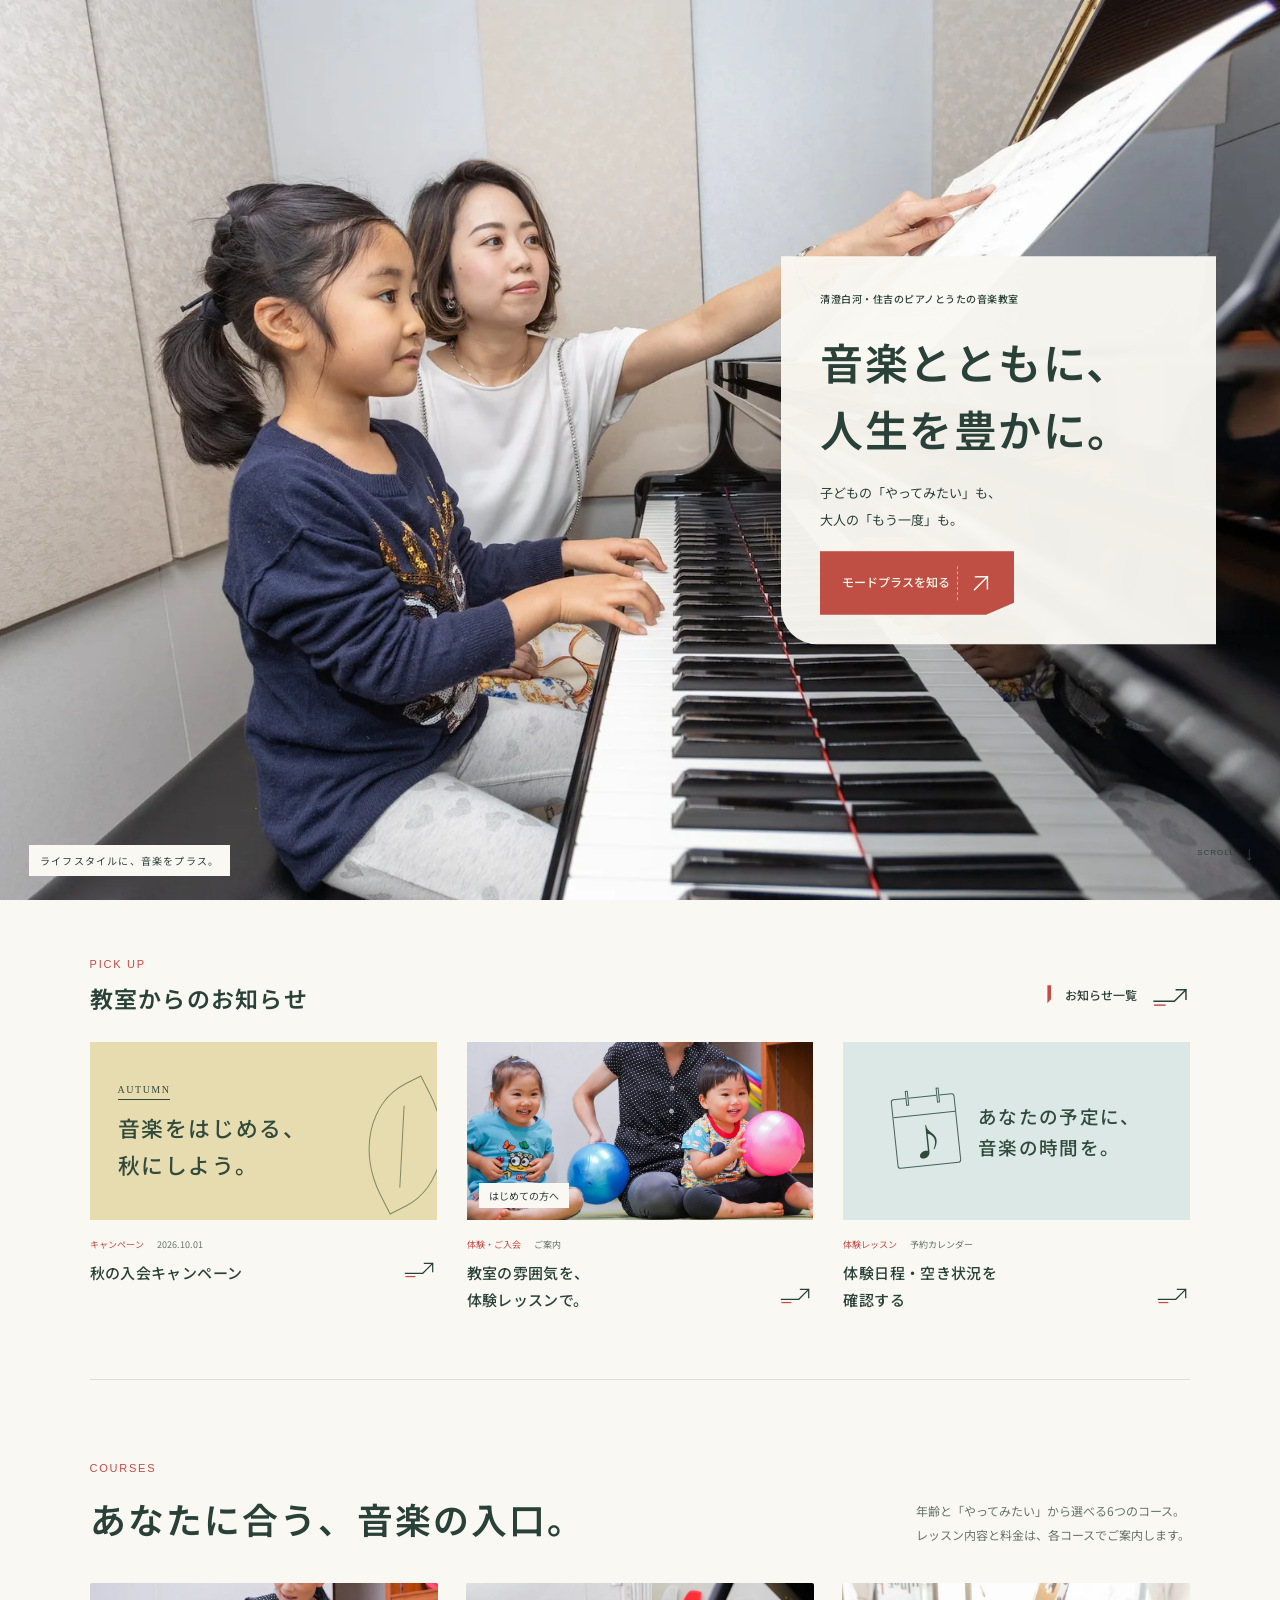
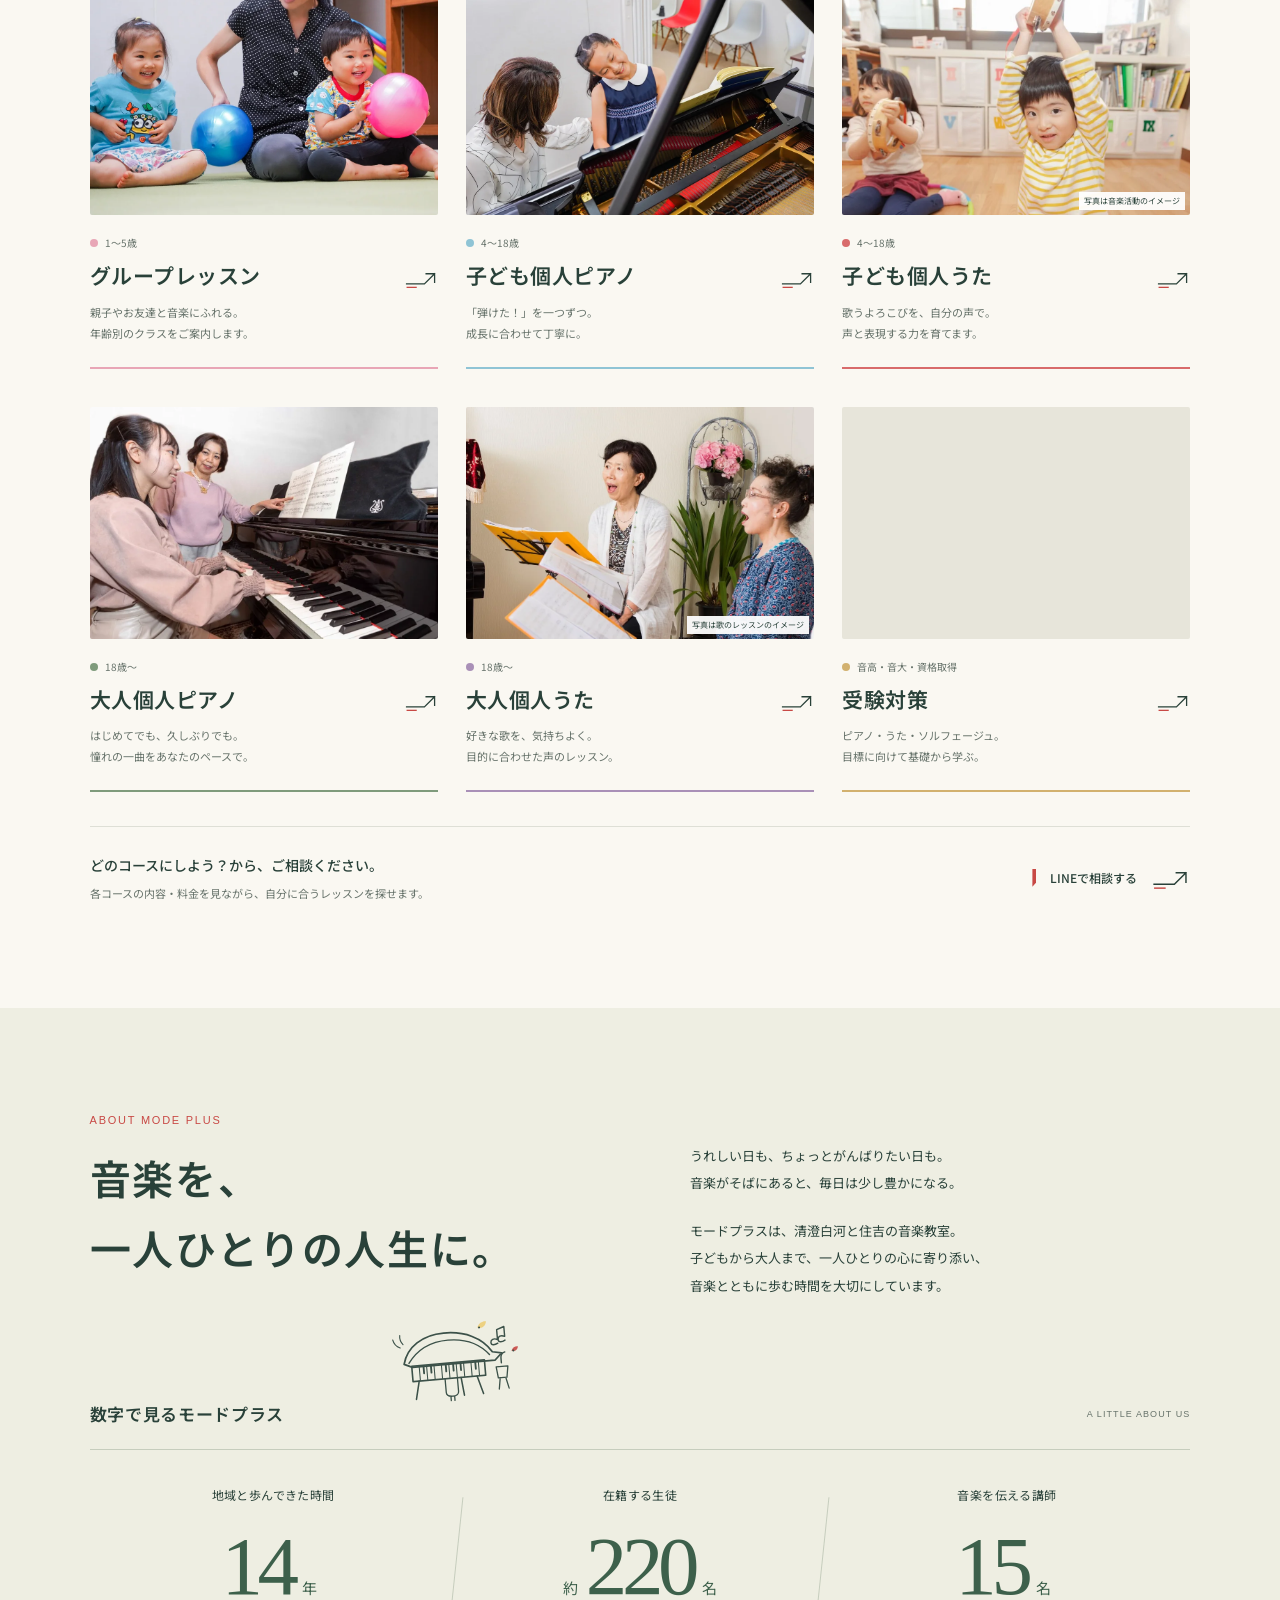
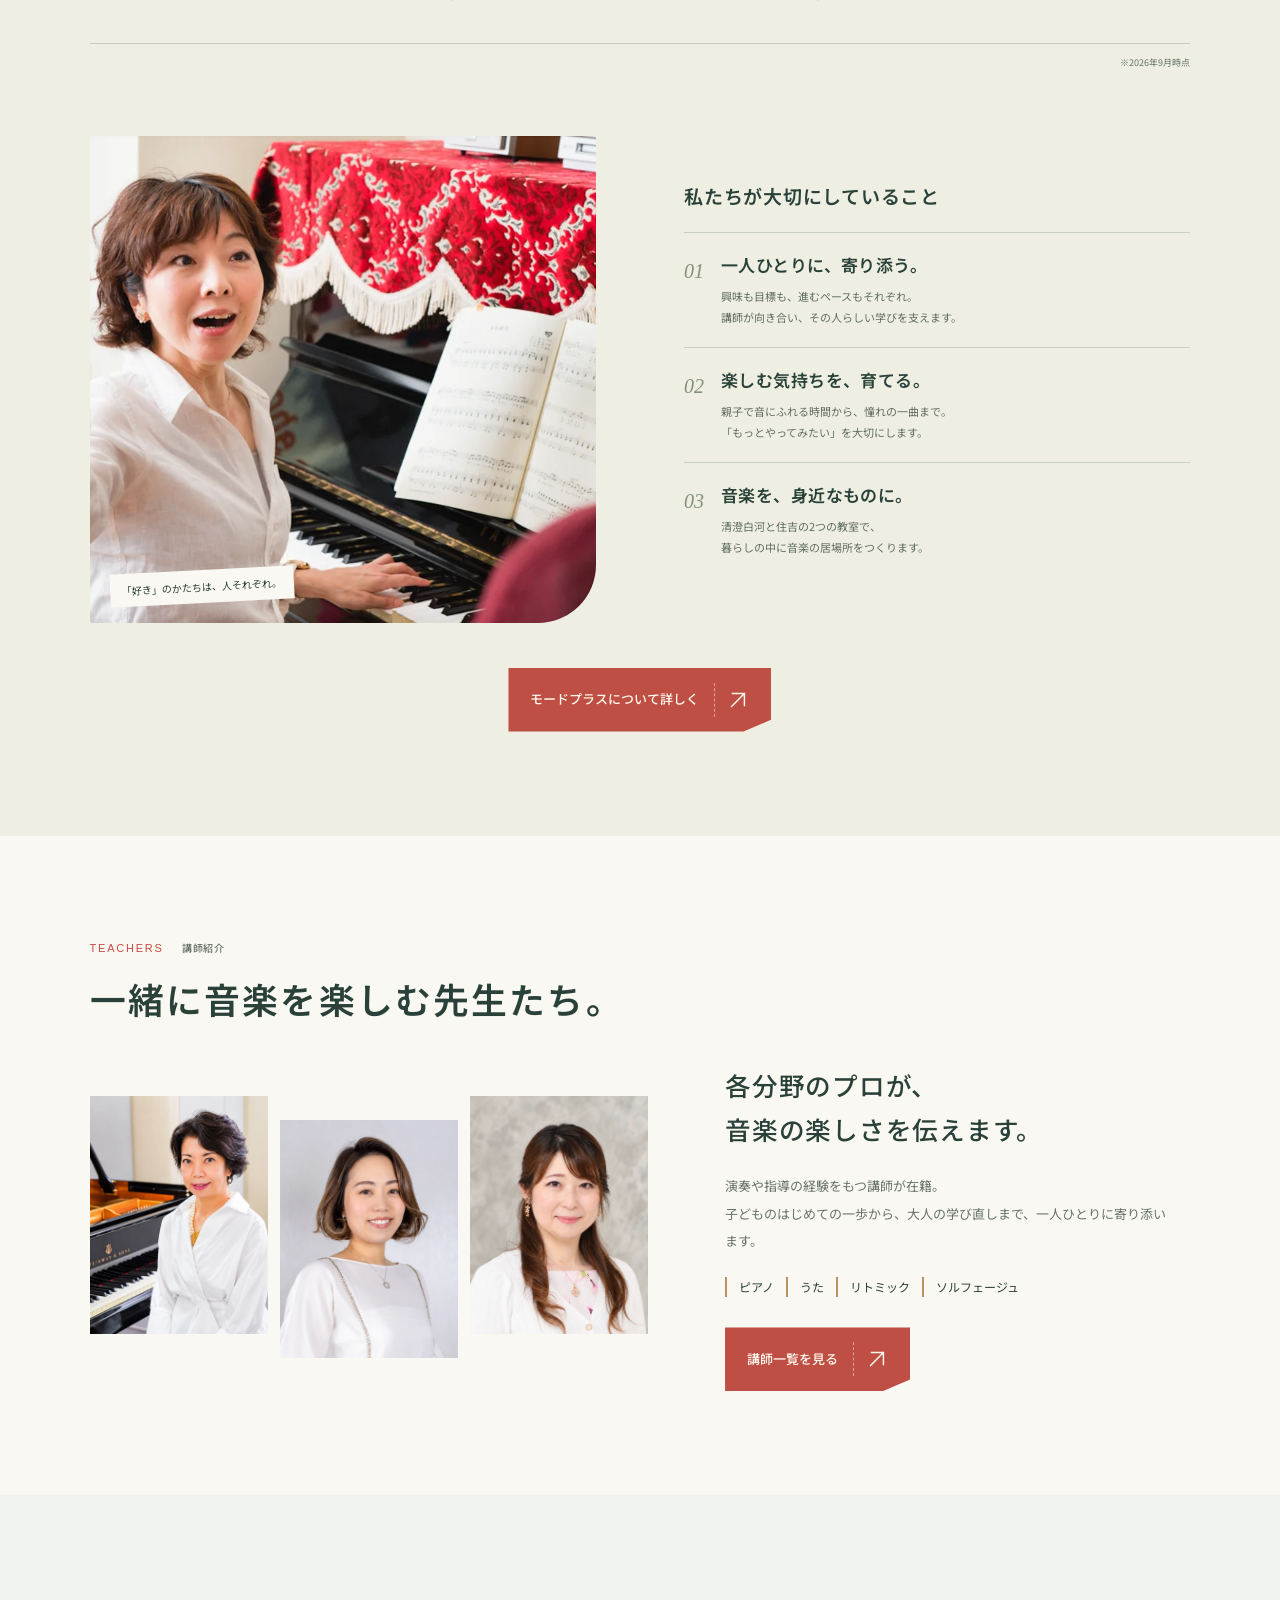
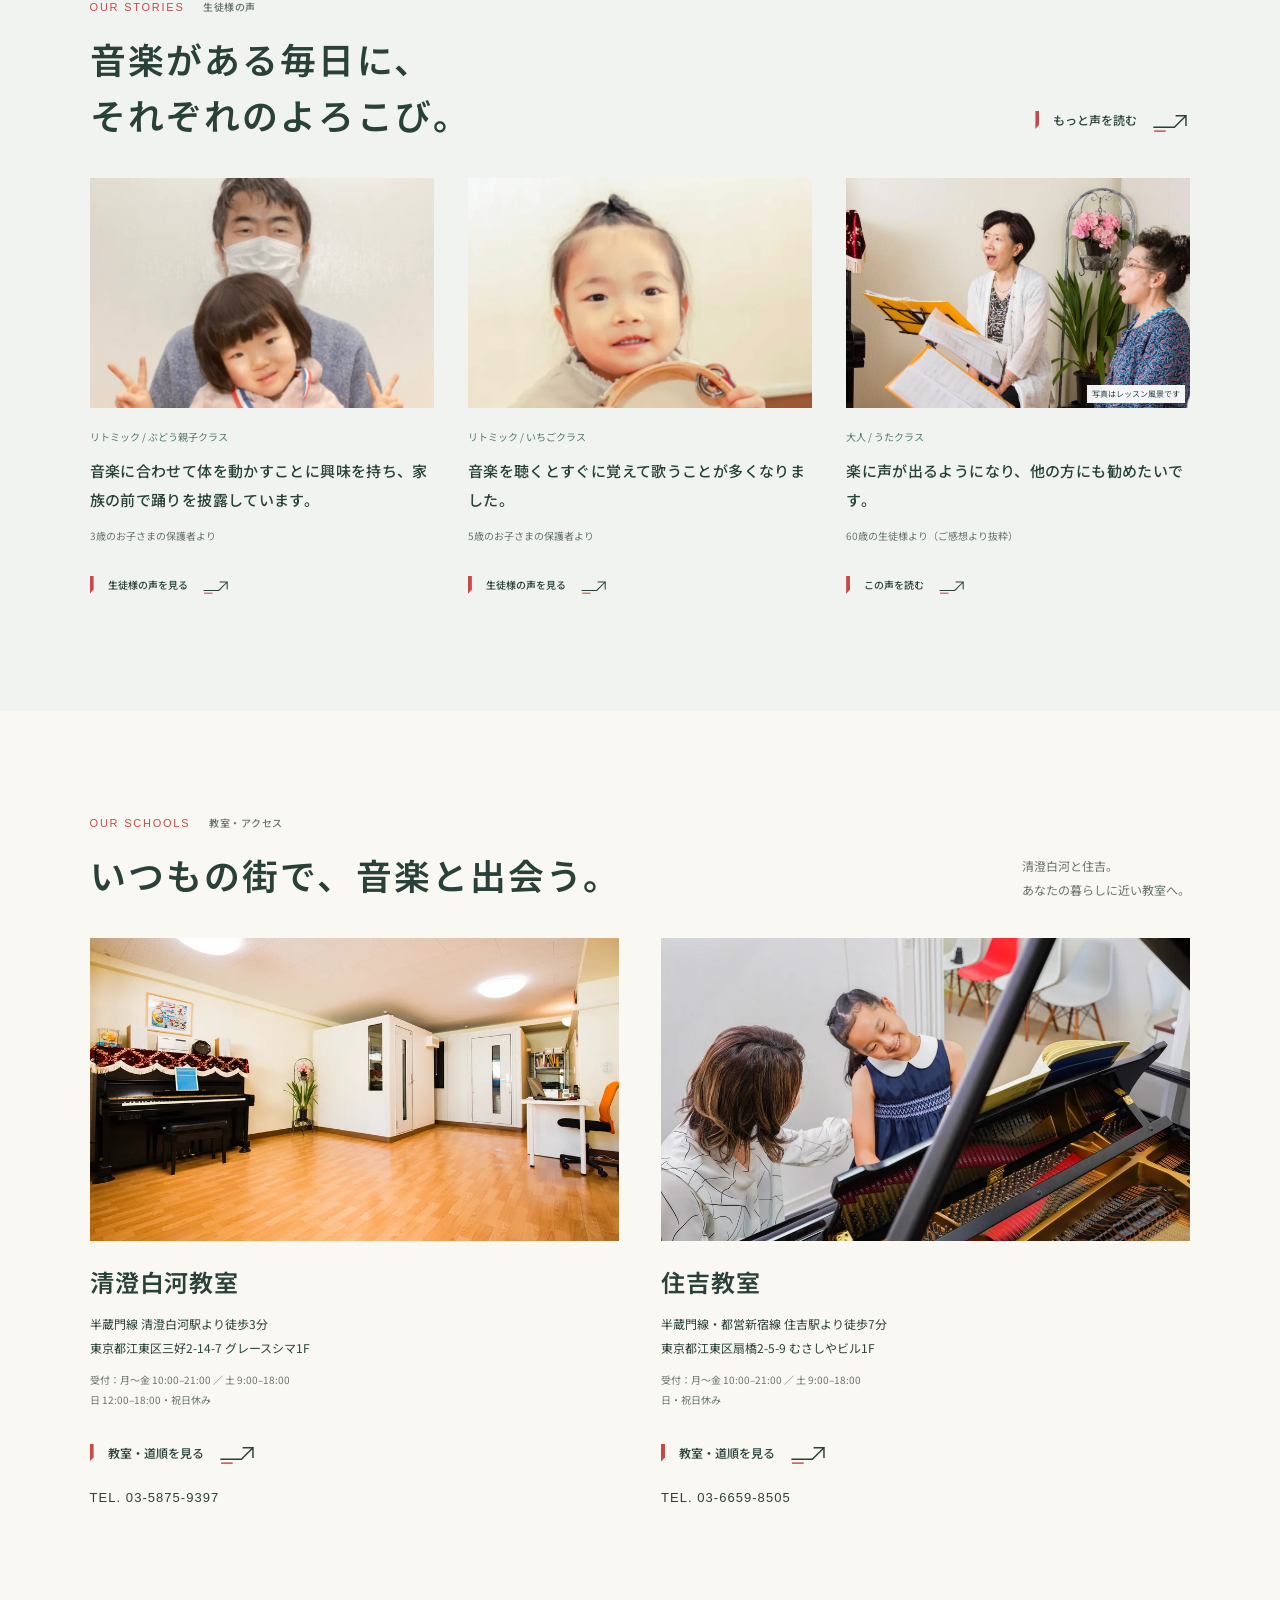
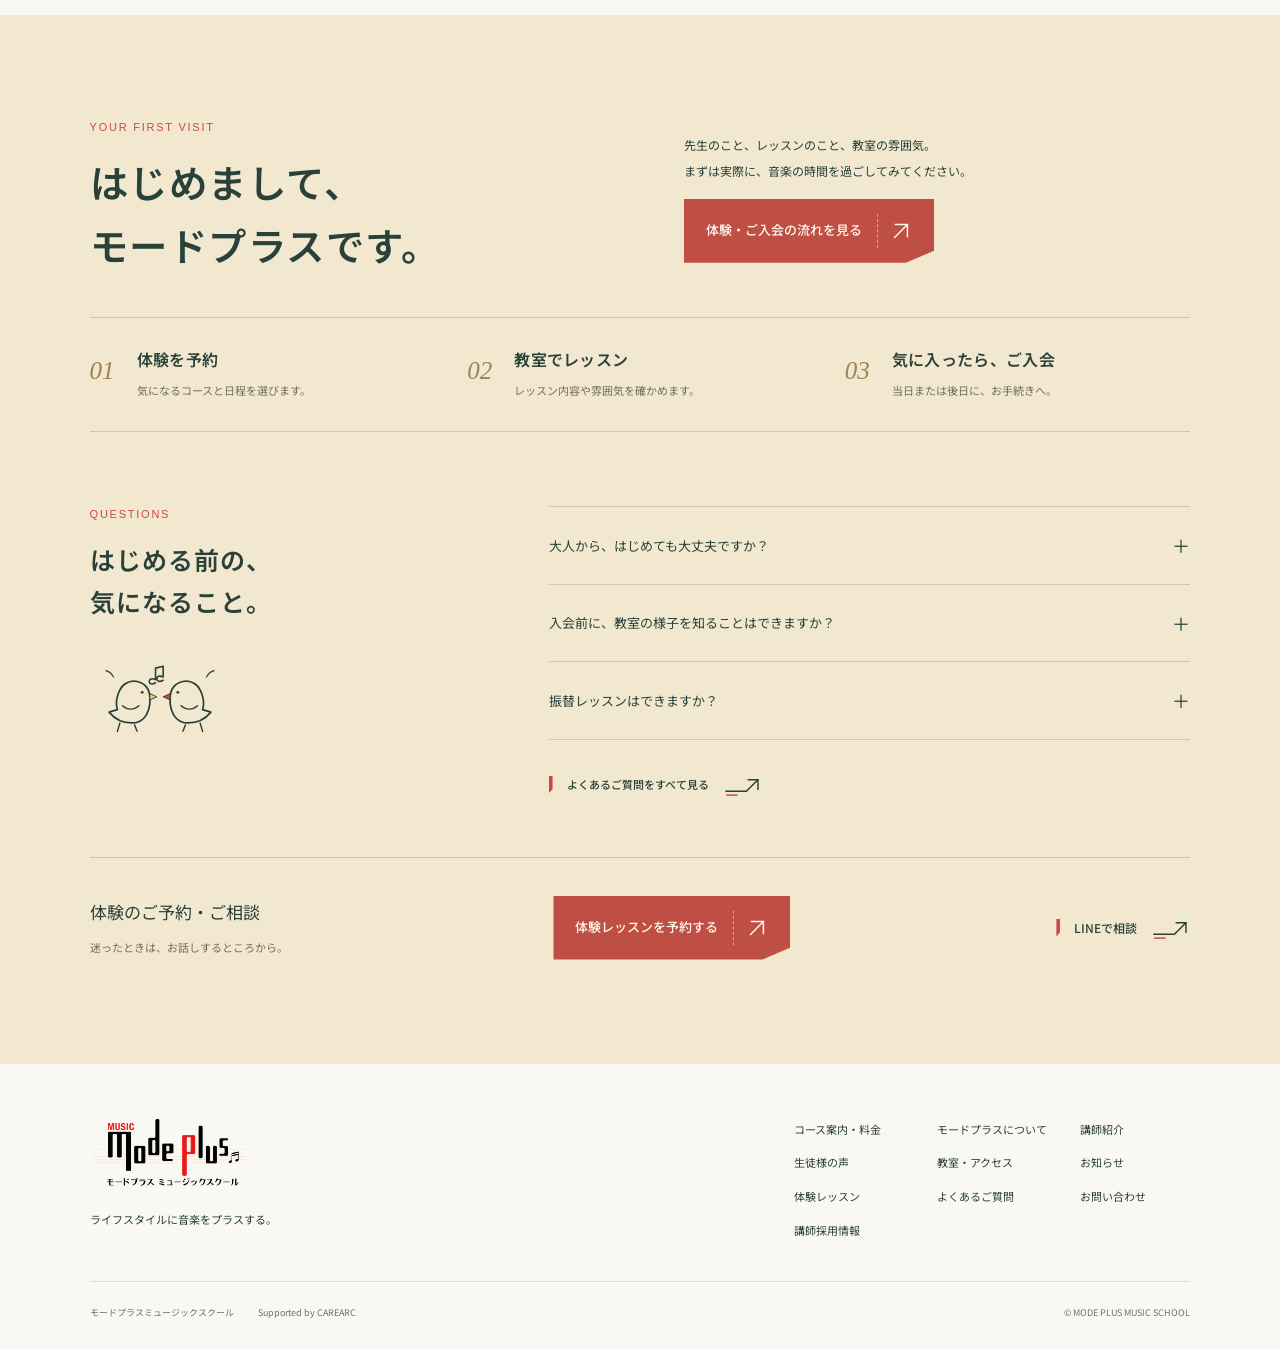
==== commit 5e033eca: "WIP: TOP講師紹介を専門分野と一覧への入口に整理" ====
--- a/index.html
+++ b/index.html
@@ -99,11 +99,19 @@
 
     <section class="teachers section wrap" id="teachers" aria-labelledby="teachers-title">
       <div class="section-tag">TEACHERS <span>講師紹介</span></div>
-      <div class="section-heading" data-reveal><h2 id="teachers-title"><span class="text-chunk">一緒に音楽を</span><span class="text-chunk">楽しむ先生たち。</span></h2><a class="text-link" href="https://modepluspf.com/teacher/">講師一覧を見る <span class="arrow" aria-hidden="true">↗</span></a></div>
-      <div class="teacher-grid">
-        <a class="teacher-card" href="https://modepluspf.com/teacher/" data-reveal><div class="teacher-photo"><img src="img/teacher-wada-fukiko.webp" width="1000" height="1000" alt="和田 蕗子" loading="lazy" decoding="async"></div><small>PIANO / DIRECTOR</small><h3>和田 蕗子 <span class="arrow" aria-hidden="true">↗</span></h3><p>代表・ピアノ</p></a>
-        <a class="teacher-card" href="https://modepluspf.com/teacher/" data-reveal><div class="teacher-photo"><img src="img/teacher-nagamoto-shiho.webp" width="1000" height="1000" alt="永本 志帆" loading="lazy" decoding="async"></div><small>PIANO / SOLFÈGE</small><h3>永本 志帆 <span class="arrow" aria-hidden="true">↗</span></h3><p>ピアノ・ソルフェージュ</p></a>
-        <a class="teacher-card" href="https://modepluspf.com/teacher/" data-reveal><div class="teacher-photo"><img src="img/teacher-goto-aki.webp" width="1000" height="1000" alt="後藤 亜季" loading="lazy" decoding="async"></div><small>VOCAL / RHYTHMIC</small><h3>後藤 亜季 <span class="arrow" aria-hidden="true">↗</span></h3><p>うた・リトミック・キッズコーラス</p></a>
+      <div class="section-heading" data-reveal><h2 id="teachers-title"><span class="text-chunk">一緒に音楽を</span><span class="text-chunk">楽しむ先生たち。</span></h2></div>
+      <div class="teacher-intro">
+        <div class="teacher-portraits" role="img" aria-label="モードプラスで教える講師たち" data-reveal>
+          <div class="teacher-portrait"><img src="img/teacher-wada-fukiko.webp" width="1000" height="1000" alt="" loading="lazy" decoding="async"></div>
+          <div class="teacher-portrait"><img src="img/teacher-nagamoto-shiho.webp" width="1000" height="1000" alt="" loading="lazy" decoding="async"></div>
+          <div class="teacher-portrait"><img src="img/teacher-goto-aki.webp" width="1000" height="1000" alt="" loading="lazy" decoding="async"></div>
+        </div>
+        <div class="teacher-summary" data-reveal>
+          <h3 class="teacher-expertise">各分野のプロが、<br>音楽の楽しさを伝えます。</h3>
+          <p>演奏や指導の経験をもつ講師が在籍。<br>子どものはじめての一歩から、大人の学び直しまで、一人ひとりに寄り添います。</p>
+          <ul class="teacher-disciplines" aria-label="講師の専門分野"><li>ピアノ</li><li>うた</li><li>リトミック</li><li>ソルフェージュ</li></ul>
+          <a class="play-link" href="https://modepluspf.com/teacher/"><span>講師一覧を見る</span><i aria-hidden="true">↗</i></a>
+        </div>
       </div>
     </section>
 
--- a/home.css
+++ b/home.css
@@ -15,26 +15,38 @@
 .section-heading{display:flex;align-items:end;justify-content:space-between;gap:30px;margin-bottom:36px}
 .section-heading h2{font-size:clamp(27px,2.8vw,39px);line-height:1.55;letter-spacing:.06em}
 .section-heading>p{font-size:12px;line-height:2;color:var(--muted)}
-.arrow{width:39px;height:34px;display:inline-flex;align-items:center;justify-content:center;border:1px solid #b2bdb1;border-radius:50%;font-size:18px;line-height:1;flex-shrink:0;transform:rotate(-8deg);transition:transform .25s,background .25s}
-.text-link{display:inline-flex;align-items:center;gap:19px;font-size:12px;font-weight:500;line-height:1.6}
-.text-link:hover .arrow{transform:rotate(0deg) translate(3px,-2px);background:#ead897;border-color:#ead897}
-.play-link{display:inline-flex;align-items:center;gap:24px;min-height:56px;padding:10px 0;font-size:13px;font-weight:500}
-.play-link>span{position:relative;z-index:0;padding:3px 0}
-.play-link>span::after{content:'';position:absolute;left:-4px;right:-4px;bottom:0;height:8px;z-index:-1;background:#ecdcab;transform:rotate(-1.8deg);transition:height .2s}
-.play-link i{font-style:normal;width:53px;height:45px;display:grid;place-items:center;border:1px solid var(--ink);border-radius:50% 46% 48% 44%;font-size:22px;transform:rotate(-7deg);transition:transform .25s,background .25s}
-.play-link:hover i{transform:rotate(5deg) translate(3px,-2px);background:#eedc9b}.play-link:hover>span::after{height:12px}
-.ticket-link{display:inline-flex;align-items:center;justify-content:space-between;gap:24px;background:var(--red);color:#fff;min-height:66px;padding:14px 23px;font-size:13px;font-weight:500;position:relative;clip-path:polygon(0 0,100% 0,100% 40%,97% 50%,100% 60%,100% 100%,0 100%,0 60%,3% 50%,0 40%);transition:transform .2s,background .2s}
-.ticket-link i{font-style:normal;border-left:1px dashed #ffffff75;padding-left:20px;font-size:22px}.ticket-link:hover{background:#ad3839;transform:translateY(-3px)}
+/* Selected cut-tag links: the notch stays on the background, not the focus ring. */
+.arrow{width:39px;height:34px;display:inline-block;border:0;border-radius:0;font-size:0;line-height:1;flex-shrink:0;background:url('img/ui/line-arrow.svg') center / contain no-repeat;transition:transform .28s ease}
+.text-link{display:inline-flex;align-items:center;gap:14px;font-size:12px;font-weight:500;line-height:1.6;min-height:44px}
+.text-link::before{content:'';width:4px;height:18px;flex-shrink:0;background:var(--red);clip-path:polygon(0 0,100% 0,100% 75%,0 100%)}
+.text-link:is(:hover,:focus-visible) .arrow{transform:translate(4px,-2px)}
+.play-link{display:inline-flex;align-items:center;justify-content:space-between;gap:28px;max-width:100%;min-height:64px;padding:16px 22px;font-size:13px;font-weight:500;position:relative;isolation:isolate;background:transparent;color:#fff9ee;border:0;border-radius:0;transition:transform .28s ease}
+.play-link::before{content:'';position:absolute;inset:0;z-index:-1;background:#bf4e44;clip-path:polygon(0 0,100% 0,100% calc(100% - 12px),calc(100% - 28px) 100%,0 100%);transition:background .28s ease}
+.play-link::after{content:'';position:absolute;top:15px;bottom:15px;right:56px;border-left:1px dashed #fff9ee80;pointer-events:none}
+.play-link>span{position:relative;min-width:0}
+.play-link i{font-style:normal;width:22px;height:22px;display:block;flex-shrink:0;border:0;border-radius:0;font-size:0;background:url('img/ui/tag-arrow.svg') center / contain no-repeat;transition:transform .28s ease}
+.play-link:is(:hover,:focus-visible){transform:translateY(-2px)}.play-link:is(:hover,:focus-visible) i{transform:translate(4px,-3px)}
+.play-link:is(:hover,:focus-visible)::before{background:#ad4038}
+.ticket-link{display:inline-flex;align-items:center;justify-content:space-between;gap:28px;max-width:100%;min-height:64px;padding:16px 22px;font-size:13px;font-weight:500;position:relative;isolation:isolate;background:transparent;color:#fff9ee;border:0;border-radius:0;transition:transform .28s ease}
+.ticket-link::before{content:'';position:absolute;inset:0;z-index:-1;background:#bf4e44;clip-path:polygon(0 0,100% 0,100% calc(100% - 12px),calc(100% - 28px) 100%,0 100%);transition:background .28s ease}
+.ticket-link::after{content:'';position:absolute;top:15px;bottom:15px;right:56px;border-left:1px dashed #fff9ee80;pointer-events:none}
+.ticket-link i{font-style:normal;width:22px;height:22px;flex-shrink:0;border:0;padding:0;font-size:0;background:url('img/ui/tag-arrow.svg') center / contain no-repeat;transition:transform .28s ease}
+.ticket-link:is(:hover,:focus-visible){transform:translateY(-2px)}.ticket-link:is(:hover,:focus-visible) i{transform:translate(4px,-3px)}.ticket-link:is(:hover,:focus-visible)::before{background:#ad4038}
 .section-end{display:flex;justify-content:center;margin-top:45px}
 .skip-link{position:fixed;z-index:200;top:-100px;left:15px;background:white;padding:12px 20px}.skip-link:focus{top:10px}
 
 /* Site navigation */
 .site-header{height:var(--header);padding:13px 4%;display:flex;align-items:center;gap:28px;background:var(--paper);position:sticky;top:0;z-index:40}
+.header-enhanced .site-header{position:fixed;inset-inline:0;opacity:0;transform:translateY(-14px);pointer-events:none;border-bottom:1px solid var(--line);transition:opacity .45s ease,transform .6s cubic-bezier(.22,.61,.36,1)}
+.header-enhanced.header-visible .site-header,.header-enhanced.menu-open .site-header,.header-enhanced .site-header:focus-within{opacity:1;transform:translateY(0);pointer-events:auto}
+.header-enhanced .site-header:focus-within{transition:none}
 .brand{width:144px;flex-shrink:0;display:block}.brand img{width:100%;height:auto;max-height:70px;object-fit:contain}
 .main-nav{display:flex;gap:24px;align-items:center;margin-left:auto;font-size:11px;font-weight:500;white-space:nowrap}
 .main-nav a{padding-block:12px;position:relative}.main-nav a::after{content:'';position:absolute;bottom:4px;left:0;right:0;height:2px;transform:scaleX(0);transform-origin:left;background:var(--red);transition:transform .2s}.main-nav a:hover::after{transform:scaleX(1)}
-.header-cta{min-height:45px;padding:10px 17px;display:inline-flex;align-items:center;gap:18px;border:1px solid var(--ink);border-radius:48% 5px 5px 48% / 50% 5px 5px 50%;font-size:11px;font-weight:500;white-space:nowrap;transition:background .2s}
-.header-cta span{font-size:17px}.header-cta:hover{background:#eedc9b}
+.header-cta{min-height:45px;padding:10px 16px;display:inline-flex;align-items:center;gap:18px;border:0;border-radius:0;font-size:11px;font-weight:500;white-space:nowrap;position:relative;isolation:isolate;color:#fff9ee}
+.header-cta::before{content:'';position:absolute;inset:0;z-index:-1;background:#bf4e44;clip-path:polygon(0 0,100% 0,100% calc(100% - 8px),calc(100% - 16px) 100%,0 100%);transition:background .28s ease}
+.header-cta span{font-size:17px;transition:transform .25s}.header-cta:is(:hover,:focus-visible) span{transform:translate(3px,-2px)}
+.header-cta:is(:hover,:focus-visible)::before{background:#ad4038}
 .menu-toggle{display:none;background:none;border:0;color:var(--ink);width:37px;height:44px;flex-shrink:0;padding:7px;font-size:8px;line-height:1.1}
 .menu-toggle i{height:1px;background:currentColor;display:block;margin:5px 0;transition:transform .2s}.menu-toggle span{display:block;margin-top:7px}
 .menu-toggle[aria-expanded=true] i:first-child{transform:translateY(3px) rotate(45deg)}.menu-toggle[aria-expanded=true] i:nth-child(2){transform:translateY(-3px) rotate(-45deg)}
@@ -42,7 +54,7 @@
 .mobile-menu a{display:flex;justify-content:space-between;padding:14px 0;border-bottom:1px solid var(--line);font-size:14px}.mobile-menu a::after{content:'↗';color:var(--red)}
 
 /* One uninterrupted photograph; copy has its own quiet space. */
-.hero{height:clamp(550px,calc(100svh - 138px),680px);position:relative;isolation:isolate;width:94%;max-width:1700px;margin:0 auto;background:#e4e1d9;overflow:hidden;border-radius:0 0 72px 0}
+.hero{height:clamp(620px,100svh,900px);position:relative;isolation:isolate;width:100%;margin:0 auto;background:#e4e1d9;overflow:hidden}
 .hero-media{position:absolute;inset:0;overflow:hidden}
 .hero-media img{width:100%;height:100%;object-fit:cover;object-position:40% 37%}
 .hero-content{position:absolute;right:5%;top:50%;transform:translateY(-50%);width:435px;padding:34px 39px 29px;background:#faf8f2f5;border-radius:0 0 0 36px}
@@ -67,7 +79,7 @@
 .calendar-icon{display:block;width:64px;height:70px;border:1.5px solid #45625b;border-radius:3px;position:relative;transform:rotate(-6deg);flex-shrink:0}.calendar-icon::before{content:'';position:absolute;left:0;right:0;top:17px;border-top:1px solid #45625b}.calendar-icon b{font-size:36px;display:block;text-align:center;line-height:1;padding-top:24px;font-weight:400}.calendar-icon i{position:absolute;top:-8px;left:14px;width:3px;height:15px;border:1px solid #45625b;background:#dce8e6}.calendar-icon i:last-child{left:auto;right:14px}
 .pickup-copy{position:relative;padding:18px 48px 0 0}.pickup-meta{display:flex;gap:13px;font-size:9px;color:var(--muted);margin-bottom:8px;line-height:1.6;flex-wrap:wrap}.pickup-meta>span:first-child{color:var(--red)}
 .pickup-copy h3{font-size:15px;font-weight:500;line-height:1.75;letter-spacing:.025em}.pickup-copy>.arrow{position:absolute;right:1px;bottom:4px;width:33px;height:30px}
-.pickup-card:hover .pickup-image img{transform:scale(1.04)}.pickup-card:hover .arrow{background:#ead897;border-color:#ead897;transform:rotate(0deg)}
+.pickup-card:hover .pickup-image img{transform:scale(1.04)}.pickup-card:is(:hover,:focus-visible) .arrow{transform:translate(4px,-2px)}
 
 /* Six course doorways. */
 .courses{padding-top:80px}.course-grid{display:grid;grid-template-columns:repeat(3,minmax(0,1fr));gap:38px 28px}
@@ -78,7 +90,8 @@
 .course-info{position:relative;padding:20px 40px 23px 0}
 .course-age{font-size:10px;line-height:1.5;margin-bottom:9px;color:var(--muted)}.course-age::before{content:'';display:inline-block;width:8px;height:8px;border-radius:50%;background:var(--course);margin-right:7px}
 .course-info h3{font-size:21px;margin-bottom:9px;letter-spacing:.025em;line-height:1.6}
-.course-info p:not(.course-age){font-size:11px;line-height:1.9;color:var(--muted)}.course-info .arrow{position:absolute;right:0;top:47px;border-color:var(--course);background:color-mix(in srgb,var(--course) 14%,var(--paper));width:34px;height:31px}
+.course-info p:not(.course-age){font-size:11px;line-height:1.9;color:var(--muted)}.course-info .arrow{position:absolute;right:0;top:47px;width:34px;height:31px}
+.course-card:is(:hover,:focus-visible) .arrow,
 .course-card:nth-child(2){--course:#8fc4d5}.course-card:nth-child(3){--course:#d86b6b}.course-card:nth-child(4){--course:#7f9b7c}.course-card:nth-child(5){--course:#a990b7}.course-card:nth-child(6){--course:#d2b16f}
 .photo-note{position:absolute;right:5px;bottom:5px;padding:3px 5px;background:#fffffff0;color:#294139;font-size:8px;line-height:1.5}
 .course-help{display:flex;justify-content:space-between;gap:25px;align-items:center;margin-top:34px;border-top:1px solid var(--line);padding-top:25px}
@@ -97,14 +110,26 @@
 .values-photo{position:relative;aspect-ratio:1.04}.values-photo img{width:100%;height:100%;object-fit:cover;object-position:34% 50%;border-radius:2px 2px 58px 2px}.values-photo>span{position:absolute;left:20px;bottom:20px;background:var(--paper);padding:7px 12px;font-size:10px;transform:rotate(-3deg)}
 .values-copy>h3{font-size:19px;margin-bottom:21px}.values-copy li{display:flex;gap:17px;border-top:1px solid #c8d0c1;padding:19px 0}.values-copy li>span{font-family:Georgia,serif;font-style:italic;font-size:20px;color:#839179}.values-copy h4{font-size:17px;margin-bottom:8px;letter-spacing:.025em}.values-copy p{font-size:11px;line-height:1.9;color:#62705e}
 
-/* People & stories, no decorative card chrome. */
-.teachers .section-heading{margin-bottom:30px}.teacher-grid{display:grid;grid-template-columns:repeat(3,minmax(0,1fr));gap:38px}
-.teacher-photo{aspect-ratio:1.18;overflow:hidden;background:#eeebe2}.teacher-photo img{height:100%;width:100%;object-fit:cover;object-position:center 22%;transition:transform .5s}.teacher-card:hover img{transform:scale(1.025)}
-.teacher-card small{font-family:Arial,var(--sans);font-size:9px;letter-spacing:.08em;color:var(--muted);display:block;margin-top:19px}
-.teacher-card h3{display:flex;align-items:center;justify-content:space-between;font-size:22px;margin-top:5px}.teacher-card p{font-size:11px;color:var(--muted);margin-top:5px}.teacher-card .arrow{width:30px;height:27px;font-size:15px}
+/* Introduce the teaching team as a whole; individual profiles belong to the directory. */
+.teachers .section-heading{margin-bottom:36px}
+.teacher-intro{display:grid;grid-template-columns:minmax(0,1.2fr) minmax(0,1fr);gap:7%;align-items:center}
+.teacher-portraits{display:grid;grid-template-columns:repeat(3,minmax(0,1fr));gap:12px;align-items:start}
+.teacher-portrait{aspect-ratio:.75;overflow:hidden;background:#eeebe2}
+.teacher-portrait:nth-child(2){margin-top:24px}
+.teacher-portrait img{height:100%;width:100%;object-fit:cover;object-position:center 22%}
+.teacher-summary{min-width:0}
+.teacher-expertise{font-size:clamp(20px,2vw,26px);font-weight:500;line-height:1.75;letter-spacing:.03em}
+.teacher-summary>p{font-size:13px;line-height:2.1;color:var(--muted);margin-top:20px;max-width:34em}
+.teacher-disciplines{display:flex;flex-wrap:wrap;gap:8px 0;margin-top:23px}
+.teacher-disciplines li{border-left:2px solid #b99162;padding:0 12px;font-size:12px;line-height:1.7;white-space:nowrap}
+.teacher-summary .play-link{margin-top:30px}
+@media(max-width:1080px){.teacher-intro{gap:5%;grid-template-columns:minmax(0,1fr) minmax(0,1fr)}.teacher-portraits{gap:9px}.teacher-expertise{font-size:20px}.teacher-summary>p{font-size:12px}}
+@media(max-width:767px){.teachers .section-heading{margin-bottom:27px}.teacher-intro{grid-template-columns:minmax(0,1fr);gap:28px}.teacher-portraits{gap:10px}.teacher-portrait{aspect-ratio:.9}.teacher-portrait:nth-child(2){margin-top:16px}.teacher-expertise{font-size:21px}.teacher-summary>p{margin-top:15px;font-size:12px}.teacher-disciplines{margin-top:20px}.teacher-disciplines li{font-size:11px;padding-inline:10px}.teacher-summary .play-link{margin-top:25px}}
+@media(max-width:359px){.teacher-expertise{font-size:20px}.teacher-disciplines li{padding-inline:8px}}
+/* Student stories retain their original layout. */
 .voices{background:#f0f3ef}.voice-grid{display:grid;grid-template-columns:repeat(3,minmax(0,1fr));gap:34px}.voice-photo{position:relative;aspect-ratio:1.5;overflow:hidden}.voice-photo img{width:100%;height:100%;object-fit:cover;object-position:center 35%}
 .voice-body{padding-top:19px}.voice-class{font-size:10px;color:#587767;margin-bottom:10px}.voice-card h3{font-size:15px;font-weight:500;line-height:1.95;letter-spacing:.025em}.voice-body>p:not(.voice-class){font-size:10px;color:var(--muted);margin-top:12px}
-.voice-body .text-link{margin-top:18px;font-size:10px}.voice-body .arrow{width:28px;height:25px;font-size:14px}
+.voice-body .text-link{margin-top:18px;font-size:10px}.voice-body .arrow{width:28px;height:25px}
 
 /* Getting here is part of the decision. */
 .school-grid{display:grid;grid-template-columns:1fr 1fr;gap:42px}
@@ -143,33 +168,33 @@
 
 @media(min-width:1600px){.wrap{max-width:1280px}.hero-content{right:7%;width:480px;padding:44px}.hero h1{font-size:47px}.hero-lead{font-size:14px}.hero-location{font-size:11px}}
 @media(max-width:1150px){.site-header{gap:19px}.brand{width:125px}.main-nav{gap:17px;font-size:10px}.header-cta{padding-inline:14px;gap:12px}.hero-content{right:4%;width:380px;padding:30px}.hero h1{font-size:38px}.hero-location{font-size:9px}.hero-lead{font-size:12px}.hero .play-link{font-size:11px}.pickup-grid{gap:23px}.pickup-art{padding-inline:20px}.calendar-icon{width:48px;height:60px}.calendar-icon b{font-size:28px}.pickup-calendar{gap:13px}.course-info h3{font-size:18px}.values-copy h4{font-size:15px}.values-copy>h3{font-size:17px}.visit-steps{gap:20px}.visit-steps h3{font-size:14px}.contact-line{gap:18px}.contact-line>div>p{font-size:15px}.ticket-link{font-size:11px;padding-inline:20px;gap:16px}.contact-line>.text-link{font-size:11px}}
-@media(max-width:1080px){:root{--header:80px}.main-nav{display:none}.header-cta{margin-left:auto}.menu-toggle{display:block}.hero{height:600px}.hero-content{width:350px;padding:29px 25px}.hero h1{font-size:36px}.section{padding-block:78px}.wrap{width:88%}.section-heading h2{font-size:29px}.section-heading>p{font-size:11px}.about-intro{gap:6%}.about-message{font-size:12px}.about-illustration{left:24%}.values{gap:5%}.values-copy p{font-size:10px}.teacher-grid,.voice-grid{gap:23px}.teacher-card h3{font-size:20px}.voice-card h3{font-size:14px}.school-grid{gap:28px}.school-info h3{font-size:22px}.faq-block{gap:40px}.footer-links{gap:12px 20px}.contact-line{flex-wrap:wrap}.contact-line>div{width:100%}}
+@media(max-width:1080px){:root{--header:80px}.main-nav{display:none}.header-cta{margin-left:auto}.menu-toggle{display:block}.hero{height:600px}.hero-content{width:350px;padding:29px 25px}.hero h1{font-size:36px}.section{padding-block:78px}.wrap{width:88%}.section-heading h2{font-size:29px}.section-heading>p{font-size:11px}.about-intro{gap:6%}.about-message{font-size:12px}.about-illustration{left:24%}.values{gap:5%}.values-copy p{font-size:10px}.voice-grid{gap:23px}.voice-card h3{font-size:14px}.school-grid{gap:28px}.school-info h3{font-size:22px}.faq-block{gap:40px}.footer-links{gap:12px 20px}.contact-line{flex-wrap:wrap}.contact-line>div{width:100%}}
 @media(max-width:767px){
  :root{--header:73px}
  body{font-size:13px}.wrap{width:88%}.section{padding-block:61px}
  .section-heading{display:block;margin-bottom:28px}.section-heading h2{font-size:27px;line-height:1.6;letter-spacing:.035em}.section-heading>p{font-size:11px;margin-top:15px}.section-heading>.text-link{margin-top:19px}.eyebrow,.section-tag{font-size:9px;margin-bottom:12px}.section-tag>span{font-size:9px;margin-left:11px}
- .text-link{font-size:11px;gap:14px}.arrow{width:34px;height:30px;font-size:16px}.play-link{font-size:12px;gap:20px}.play-link i{width:48px;height:40px;font-size:20px}.section-end{margin-top:27px}
+ .text-link{font-size:11px;gap:11px}.arrow{width:34px;height:30px}.play-link{font-size:12px;gap:24px;padding:14px 18px;min-height:60px}.play-link i{width:22px;height:22px}.play-link::after{right:51px}.section-end{margin-top:27px}
  .site-header{padding-inline:5%;gap:13px}.brand{width:105px}.brand img{max-height:58px}.header-cta{min-height:39px;padding:7px 12px;font-size:10px;gap:12px}.menu-toggle{width:32px;padding:5px;font-size:8px}
- .hero{height:auto;min-height:0;width:94%;display:flex;flex-direction:column;overflow:visible;background:transparent;border-radius:0}
- .hero-media{position:relative;inset:auto;aspect-ratio:1.3;border-radius:0 0 44px 0;overflow:hidden}.hero-media img{object-position:28% 40%;width:100%;height:100%}
+ .hero{height:auto;min-height:0;width:100%;display:flex;flex-direction:column;overflow:visible;background:transparent}
+ .hero-media{position:relative;inset:auto;aspect-ratio:1.15;overflow:hidden}.hero-media img{object-position:28% 40%;width:100%;height:100%}
  .hero-content{position:relative;right:auto;top:auto;transform:none;width:auto;margin:-13px 6% 0;padding:25px 0 0;background:var(--paper);border-radius:0;z-index:1}
  .hero-location{font-size:9px;line-height:1.8;margin-bottom:11px;letter-spacing:.025em}
  .hero h1{font-size:clamp(29px,8.3vw,42px);line-height:1.5;letter-spacing:.06em}.hero-lead{font-size:11px;line-height:1.95;margin-top:12px}.hero-lead br{display:none}
- .hero .play-link{margin-top:11px;font-size:11px;padding-block:5px;min-height:49px}
+ .hero .play-link{margin-top:18px;font-size:11px;padding:13px 18px;min-height:56px}
  .hero-footnote{display:none}.hero-scroll{right:6%;bottom:11px;font-size:7px;gap:5px}.hero-scroll>span{display:none}.hero-scroll i{font-size:22px}
- .pickups{padding-top:37px;padding-bottom:39px}.pickup-heading{display:flex;align-items:end;gap:13px;margin-bottom:20px}.pickup-heading h2{font-size:19px;letter-spacing:.01em}.pickup-heading .eyebrow{font-size:8px;margin-bottom:5px}.pickup-heading>.text-link{font-size:9px;margin-top:0;gap:7px}.pickup-heading>.text-link .arrow{width:24px;height:23px;font-size:13px}
+ .pickups{padding-top:37px;padding-bottom:39px}.pickup-heading{display:flex;align-items:end;gap:13px;margin-bottom:20px}.pickup-heading h2{font-size:19px;letter-spacing:.01em}.pickup-heading .eyebrow{font-size:8px;margin-bottom:5px}.pickup-heading>.text-link{font-size:9px;margin-top:0;gap:7px}.pickup-heading>.text-link .arrow{width:24px;height:23px}
  .pickup-grid{grid-template-columns:1fr;gap:0}.pickup-card{display:grid;grid-template-columns:40% 1fr;gap:15px;padding:16px 0;border-top:1px solid var(--line);align-items:center}.pickup-card:first-child{border:0;padding-top:0}.pickup-card:last-child{padding-bottom:0}
  .pickup-art,.pickup-image{aspect-ratio:1.3;min-height:108px}.pickup-art{padding:12px 13px}.pickup-art p{font-size:13px;line-height:1.7;letter-spacing:.025em}.pickup-stamp{font-size:7px;margin-bottom:7px}.pickup-art-line{width:39px;height:60px;right:-9px;bottom:8px}
  .pickup-calendar{flex-direction:column;gap:7px;align-items:flex-start;justify-content:center}.pickup-calendar p{font-size:12px}.calendar-icon{display:none}.pickup-image>span{font-size:7px;left:7px;bottom:7px;padding:2px 5px}
- .pickup-copy{padding:0 26px 0 0}.pickup-meta{font-size:8px;gap:4px 10px;margin-bottom:7px}.pickup-copy h3{font-size:12px;line-height:1.85;letter-spacing:0}.pickup-copy>.arrow{width:23px;height:21px;font-size:13px;bottom:3px;right:0}
- .courses{padding-top:49px}.course-grid{grid-template-columns:repeat(2,minmax(0,1fr));gap:28px 15px}.course-photo{aspect-ratio:1.23}.course-info{padding:14px 20px 19px 0}.course-age{font-size:9px;margin-bottom:7px}.course-age::before{width:6px;height:6px;margin-right:5px}.course-info h3{font-size:16px;line-height:1.55;letter-spacing:0;margin-bottom:7px;min-height:3.1em}.course-info p:not(.course-age){font-size:10px;line-height:1.8;margin-right:-20px}.course-info .arrow{width:22px;height:21px;font-size:12px;top:44px}
+ .pickup-copy{padding:0 26px 0 0}.pickup-meta{font-size:8px;gap:4px 10px;margin-bottom:7px}.pickup-copy h3{font-size:12px;line-height:1.85;letter-spacing:0}.pickup-copy>.arrow{width:23px;height:21px;bottom:3px;right:0}
+ .courses{padding-top:49px}.course-grid{grid-template-columns:repeat(2,minmax(0,1fr));gap:28px 15px}.course-photo{aspect-ratio:1.23}.course-info{padding:14px 20px 19px 0}.course-age{font-size:9px;margin-bottom:7px}.course-age::before{width:6px;height:6px;margin-right:5px}.course-info h3{font-size:16px;line-height:1.55;letter-spacing:0;margin-bottom:7px;min-height:3.1em}.course-info p:not(.course-age){font-size:10px;line-height:1.8;margin-right:-20px}.course-info .arrow{width:22px;height:21px;top:44px}
  .photo-note{font-size:7px;max-width:calc(100% - 8px);padding:2px 4px;right:4px;bottom:4px;white-space:normal}
  .course-help{display:block;margin-top:25px;padding-top:20px}.course-help strong{font-size:12px;line-height:1.9}.course-help p{font-size:10px}.course-help .text-link{margin-top:15px}
  .about-intro{display:block;padding-bottom:48px}.about-intro h2{font-size:30px;line-height:1.7}.about-message{padding-top:24px;font-size:12px}.about-message p+p{margin-top:15px}.desktop-only{display:none}
  .about-illustration{width:97px;left:auto;right:2%;bottom:-28px}.numbers-heading{margin-top:18px;margin-bottom:15px}.numbers-heading h3{font-size:14px}.numbers-heading>span{display:none}
  .numbers{padding:23px 0 22px}.numbers dt{font-size:9px;letter-spacing:0}.numbers dd{font-size:48px;margin-top:11px}.numbers dd small{font-size:10px;margin-inline:2px}.numbers-note{font-size:8px;margin-top:9px}
  .values{display:block;margin-top:36px}.values-photo{aspect-ratio:1.4}.values-photo img{border-bottom-right-radius:40px}.values-photo>span{left:13px;bottom:13px;font-size:9px;padding:5px 9px}.values-copy{margin-top:28px}.values-copy>h3{font-size:18px;margin-bottom:16px}.values-copy li{padding:18px 0;gap:14px}.values-copy h4{font-size:16px}.values-copy p{font-size:11px}
- .teacher-grid{gap:13px}.teacher-photo{aspect-ratio:.77}.teacher-card small{font-size:7px;letter-spacing:0;margin-top:13px;line-height:1.6}.teacher-card h3{font-size:15px;letter-spacing:0;display:block;margin-top:5px}.teacher-card .arrow{display:none}.teacher-card p{font-size:9px;line-height:1.8}
+
  .voice-grid{grid-template-columns:1fr;gap:29px}.voice-card{display:grid;grid-template-columns:38% 1fr;gap:17px}.voice-photo{aspect-ratio:.84}.voice-body{padding:0}.voice-class{font-size:9px;margin-bottom:7px}.voice-card h3{font-size:13px;line-height:1.9;letter-spacing:0}.voice-body>p:not(.voice-class){font-size:9px;margin-top:9px}.voice-body .text-link{margin-top:12px;font-size:9px;gap:10px}.voice-body .arrow{width:24px;height:22px}
  .school-grid{grid-template-columns:1fr;gap:36px}.school-photo{aspect-ratio:1.7}.school-info{padding-top:17px}.school-info h3{font-size:23px;margin-bottom:9px}.school-info p{font-size:11px}.school-info .school-hours{font-size:10px}.school-info .text-link{font-size:11px;margin-top:16px}.school-info .phone{font-size:12px}
  .visit-heading{display:block}.visit-heading h2{font-size:29px}.visit-heading>div+div{margin-top:21px}.visit-heading>div>p:not(.eyebrow){font-size:11px}.visit-heading .play-link{margin-top:12px}
@@ -179,6 +204,9 @@
  .site-footer{padding:39px 0 97px}.footer-top{display:block}.footer-brand{width:145px}.footer-caption{margin-top:16px;font-size:10px}.footer-links{grid-template-columns:1fr 1fr;margin-top:30px;gap:14px 19px;font-size:10px}.footer-bottom{display:block;margin-top:26px;padding-top:20px;font-size:8px}.footer-bottom>div{display:block}.footer-bottom a{display:block;margin-top:5px}.footer-bottom small{display:block;margin-top:12px;font-size:8px}
  .mobile-quicklinks{position:fixed;z-index:35;display:flex;inset-inline:0;bottom:0;min-height:53px;padding-bottom:env(safe-area-inset-bottom);background:var(--paper);border-top:1px solid #d4d8ce}.mobile-quicklinks a{flex:1;text-align:center;padding:14px 8px;font-size:11px}.mobile-quicklinks a:last-child{background:#355846;color:#fff}
 }
-@media(max-width:359px){.brand{width:95px}.site-header{gap:9px}.header-cta{font-size:9px;padding-inline:10px}.hero-content{margin-inline:5%}.hero h1{font-size:28px;letter-spacing:.02em}.hero-location{font-size:8px}.hero-lead{font-size:10px}.hero .play-link{font-size:10px;gap:16px}.pickup-heading h2{font-size:17px}.pickup-heading>.text-link{font-size:8px}.pickup-copy h3{font-size:11px}.pickup-art p{font-size:11px}.pickup-stamp{font-size:6px}.pickup-art,.pickup-image{min-height:95px}.course-info h3{font-size:14px}.course-info p:not(.course-age){font-size:9px}.numbers dd{font-size:42px}.numbers dt{font-size:8px}.about-intro h2{font-size:27px}.teacher-card h3{font-size:13px}.teacher-card p{font-size:8px}.voice-card{gap:12px}.voice-card h3{font-size:12px}.play-link{font-size:11px;gap:15px}.visit-heading h2{font-size:27px}}
+@media(max-width:359px){.brand{width:95px}.site-header{gap:9px}.header-cta{font-size:9px;padding-inline:10px}.hero-content{margin-inline:5%}.hero h1{font-size:28px;letter-spacing:.02em}.hero-location{font-size:8px}.hero-lead{font-size:10px}.hero .play-link{font-size:10px;gap:16px}.pickup-heading h2{font-size:17px}.pickup-heading>.text-link{font-size:8px}.pickup-copy h3{font-size:11px}.pickup-art p{font-size:11px}.pickup-stamp{font-size:6px}.pickup-art,.pickup-image{min-height:95px}.course-info h3{font-size:14px}.course-info p:not(.course-age){font-size:9px}.numbers dd{font-size:42px}.numbers dt{font-size:8px}.about-intro h2{font-size:27px}.voice-card{gap:12px}.voice-card h3{font-size:12px}.play-link{font-size:11px;gap:15px}.visit-heading h2{font-size:27px}}
 @media(max-width:359px){.faq-block img{width:80px;right:0}}
+.header-enhanced .mobile-quicklinks{opacity:0;transform:translateY(12px);pointer-events:none;transition:opacity .35s ease,transform .45s ease}
+.header-enhanced.header-visible .mobile-quicklinks,.header-enhanced .mobile-quicklinks:focus-within{opacity:1;transform:none;pointer-events:auto}
+.header-enhanced .mobile-quicklinks:focus-within{transition:none}
 @media(prefers-reduced-motion:reduce){html{scroll-behavior:auto}*,*::before,*::after{animation:none!important;transition:none!important}.brand-intro{display:none!important}.js [data-reveal]{opacity:1!important;translate:0 0!important}.hero-media,.hero-content{opacity:1!important;translate:0 0!important}}
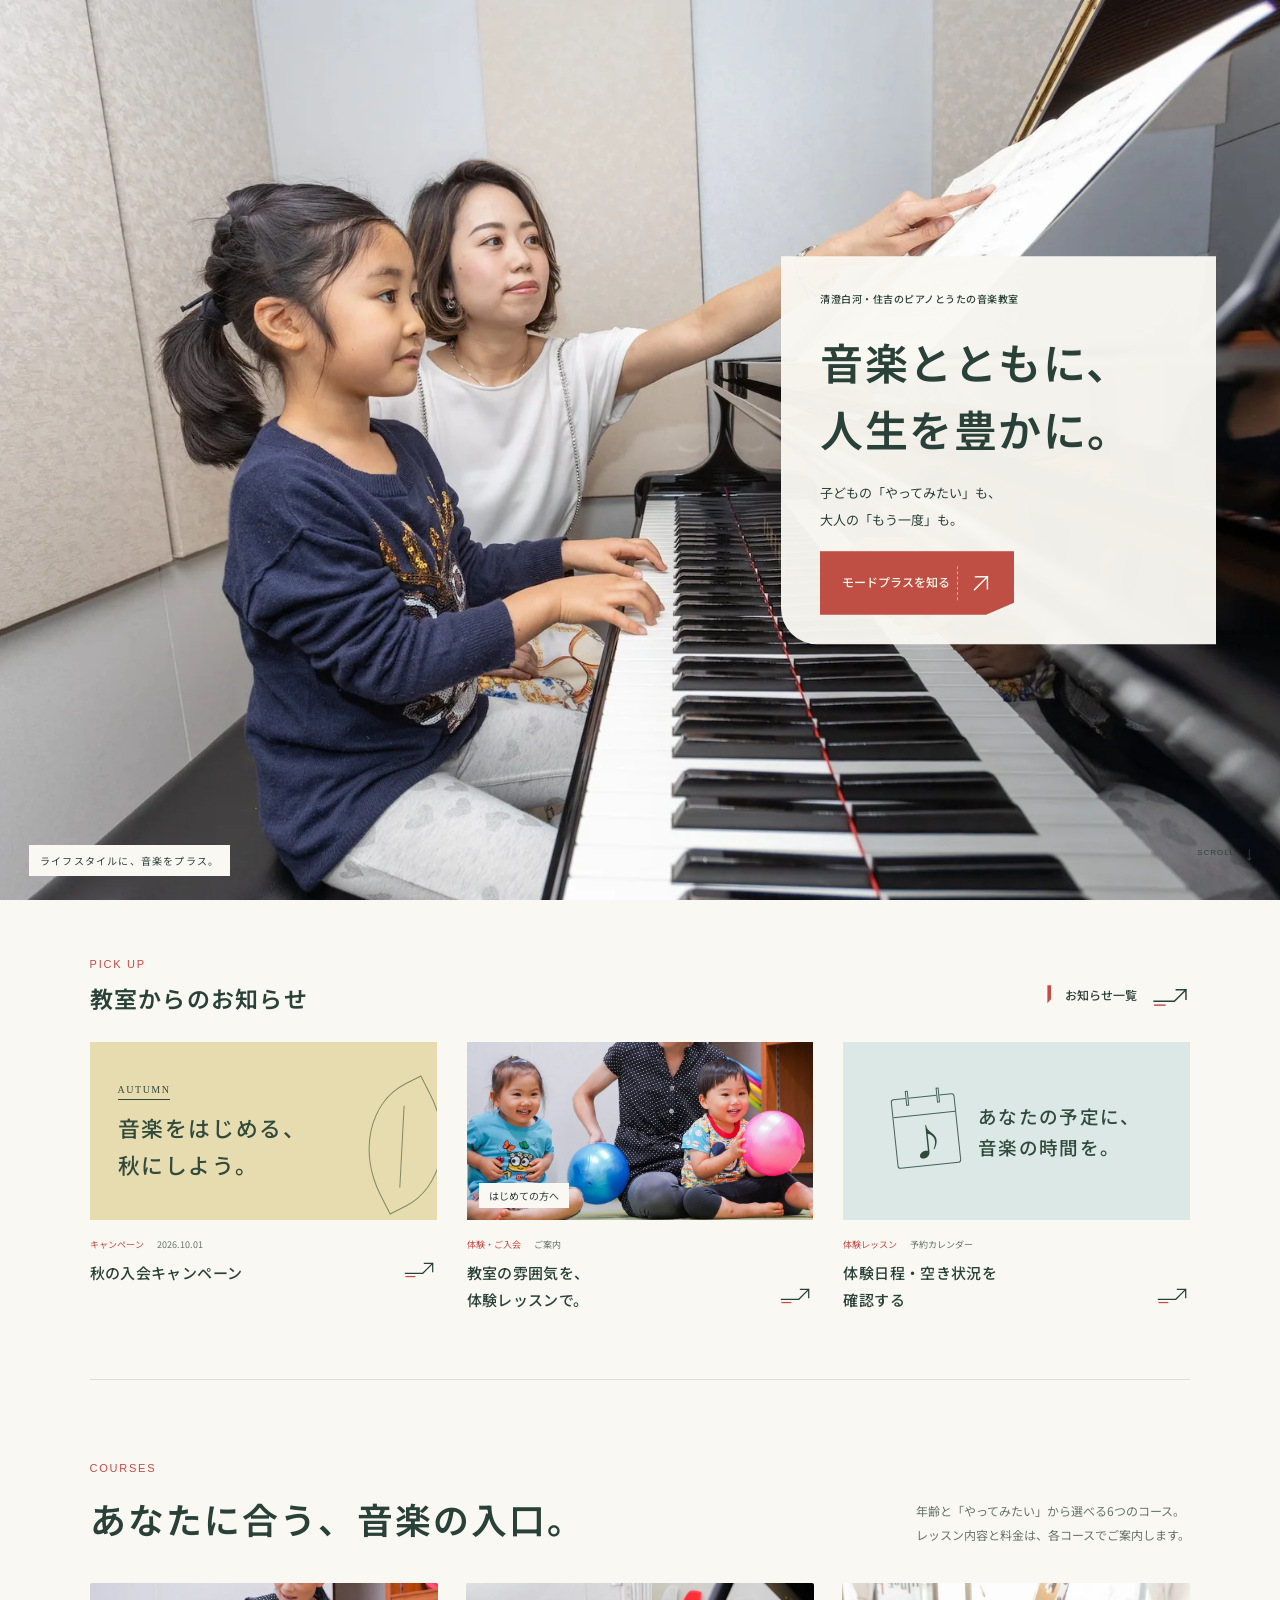
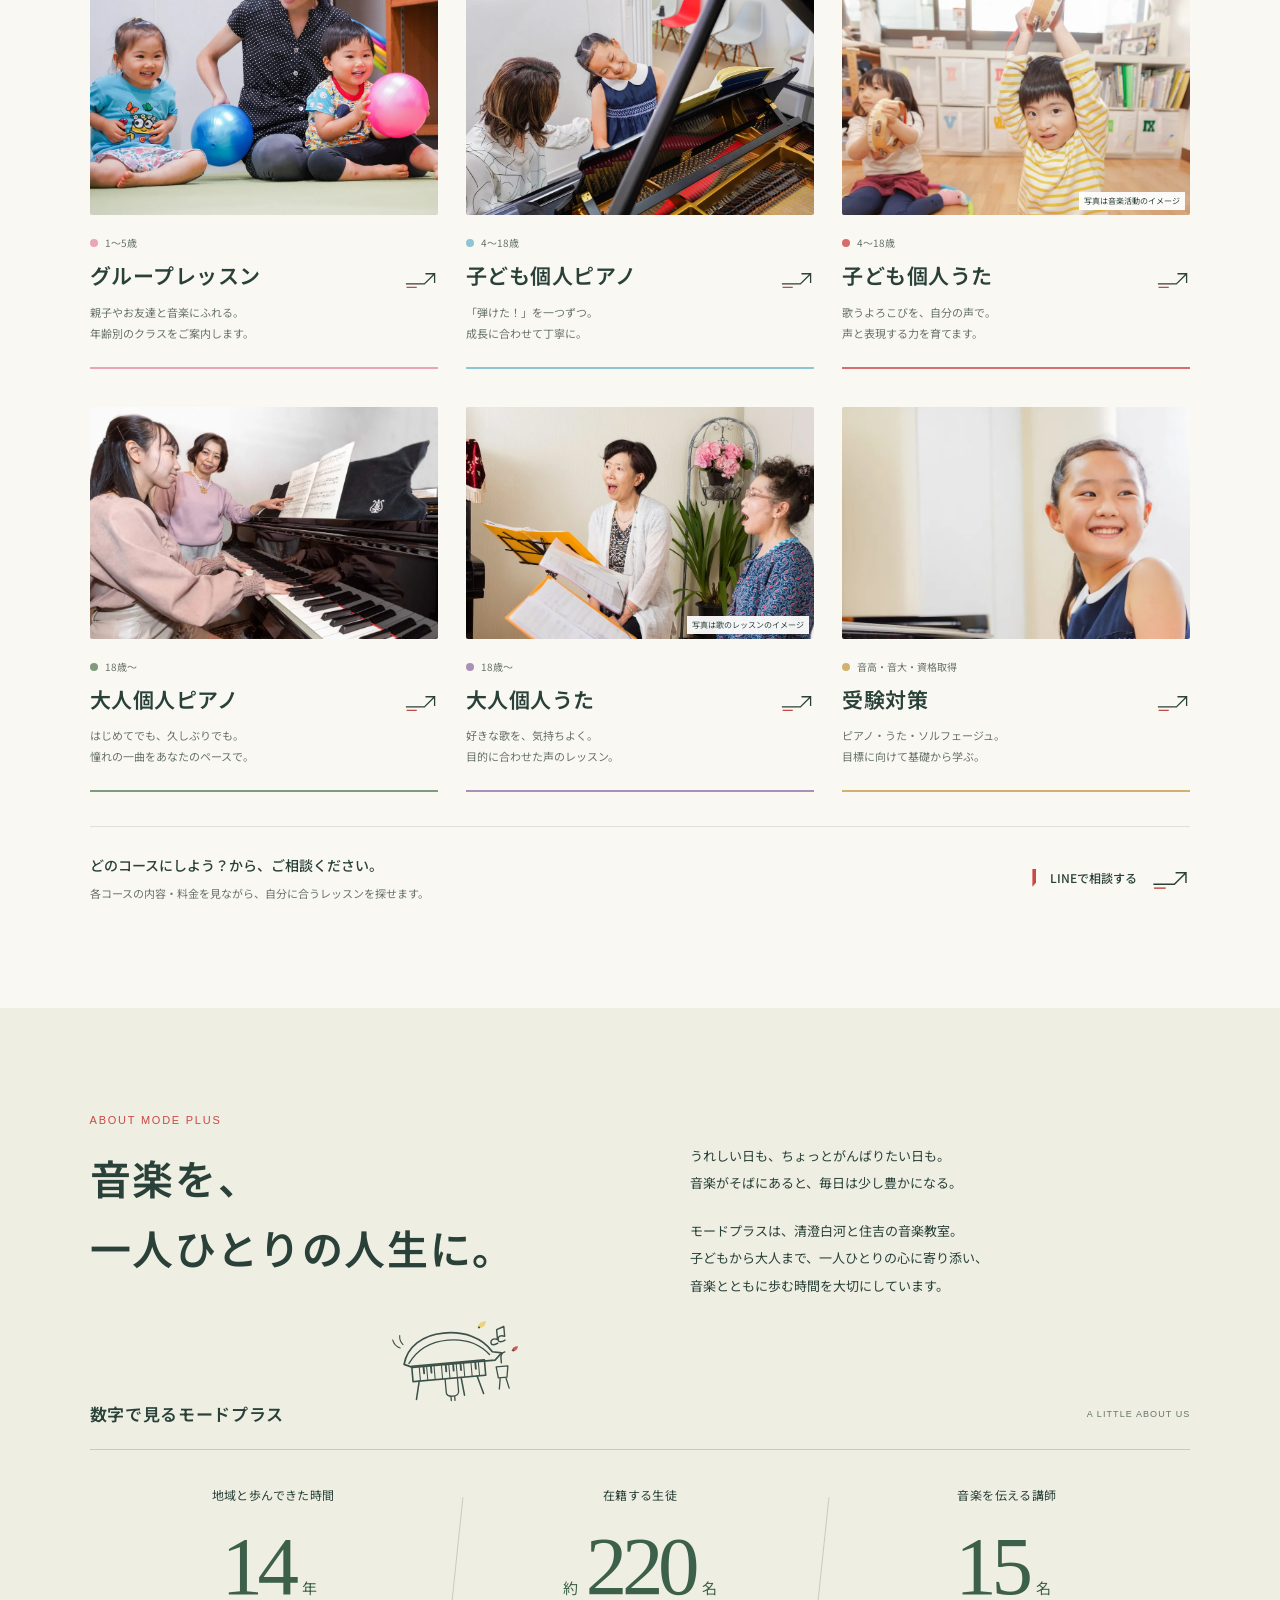
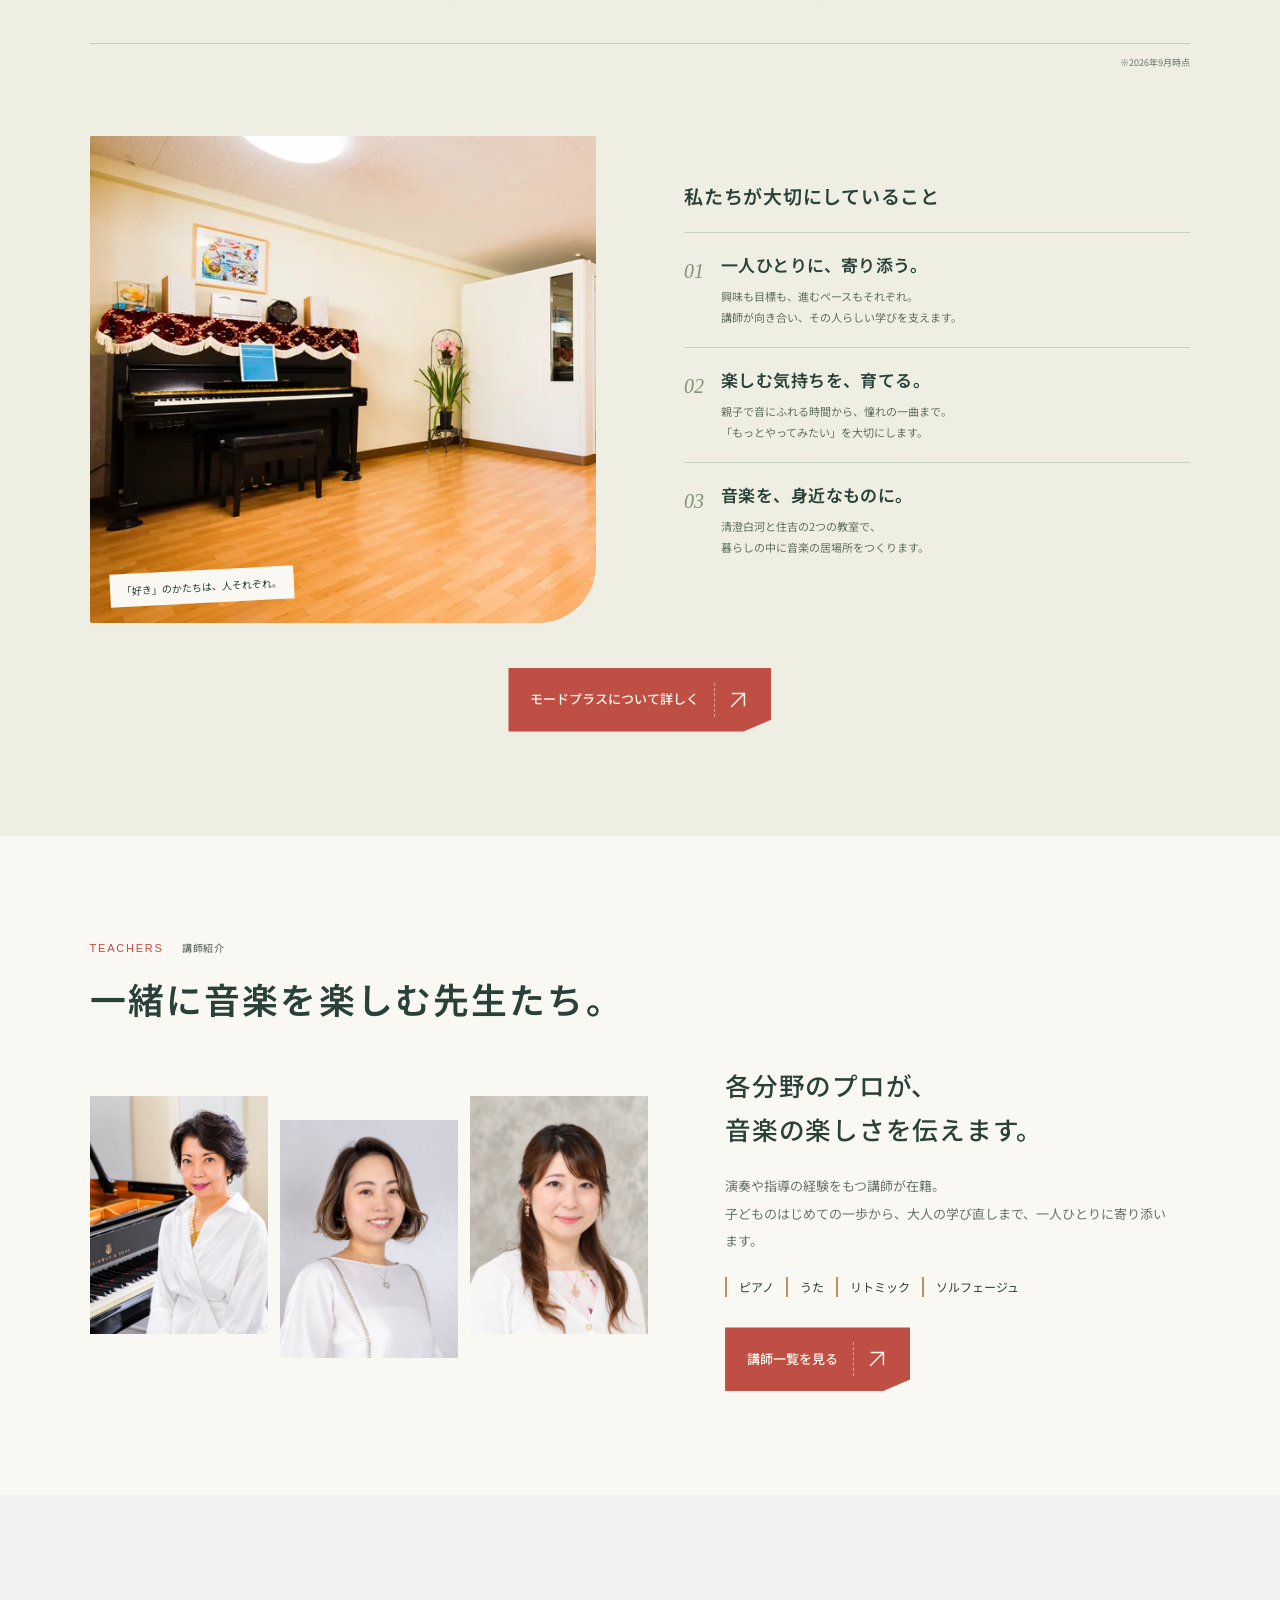
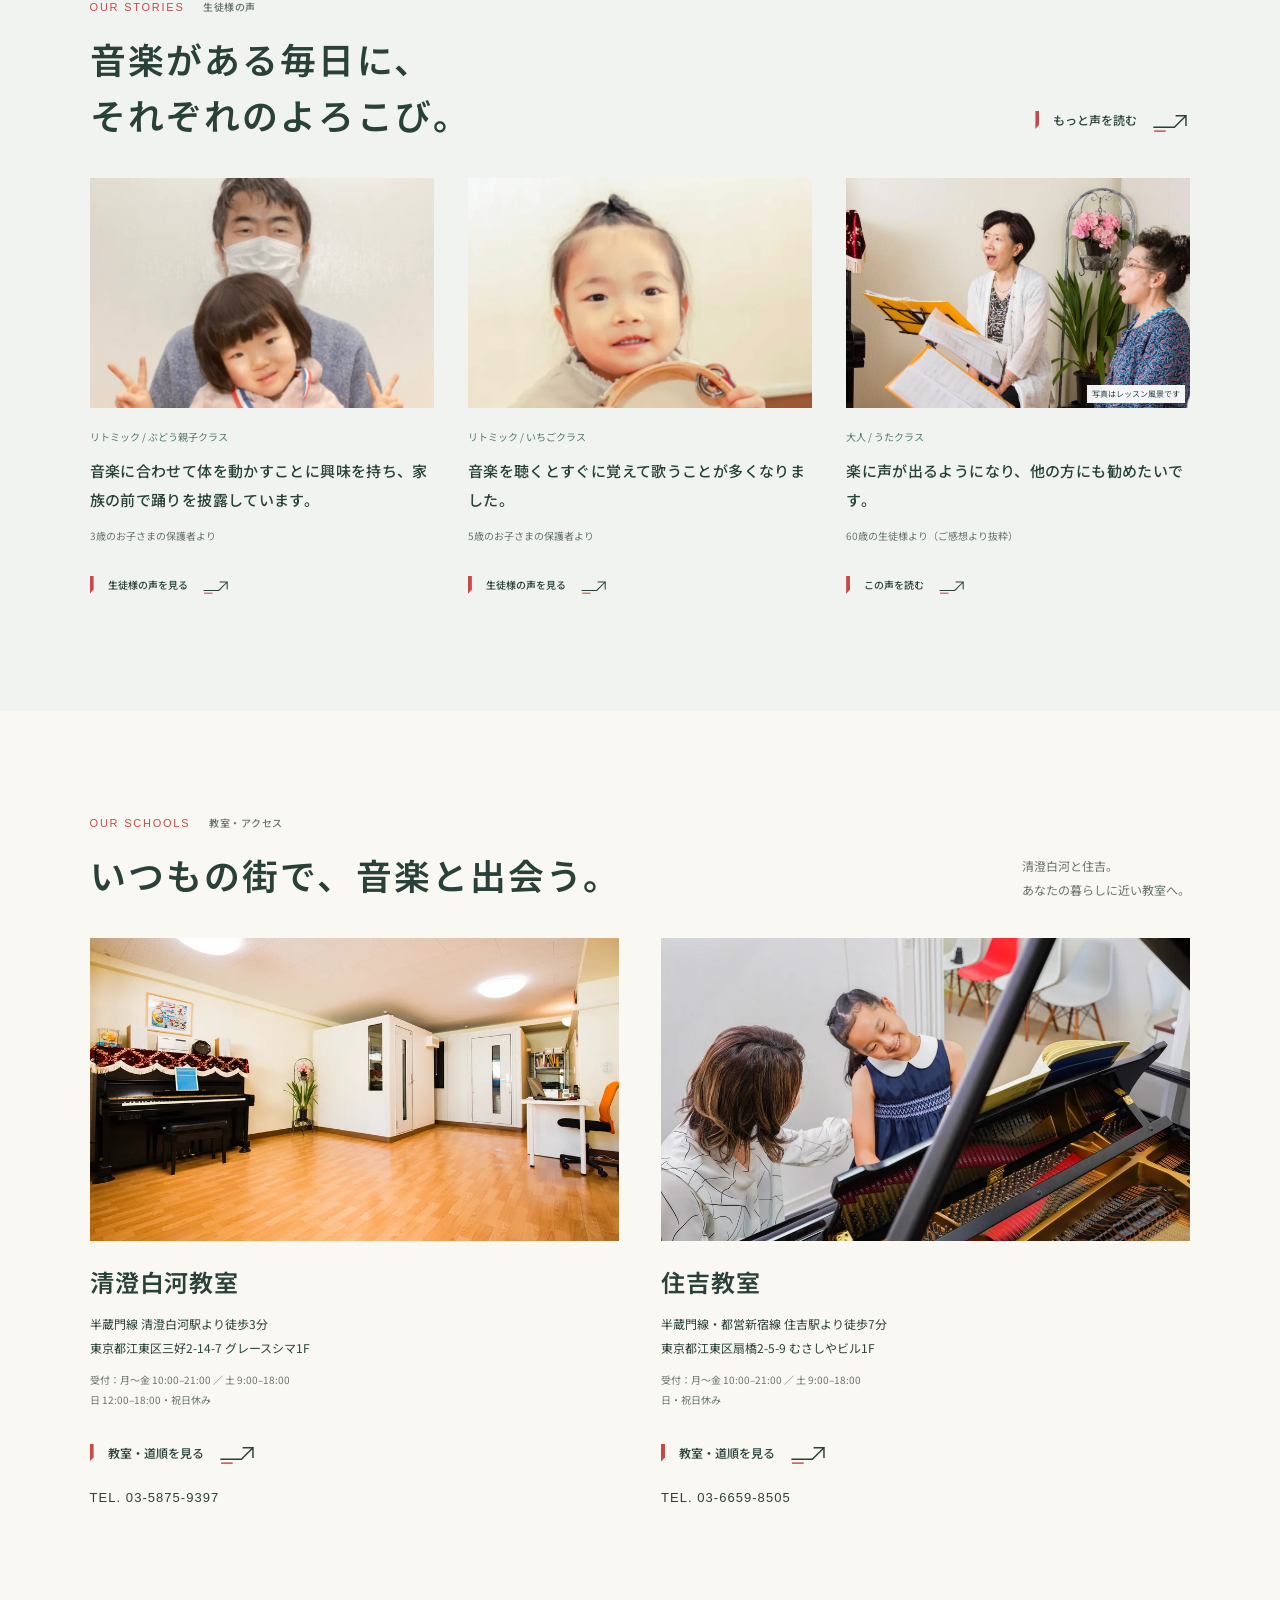
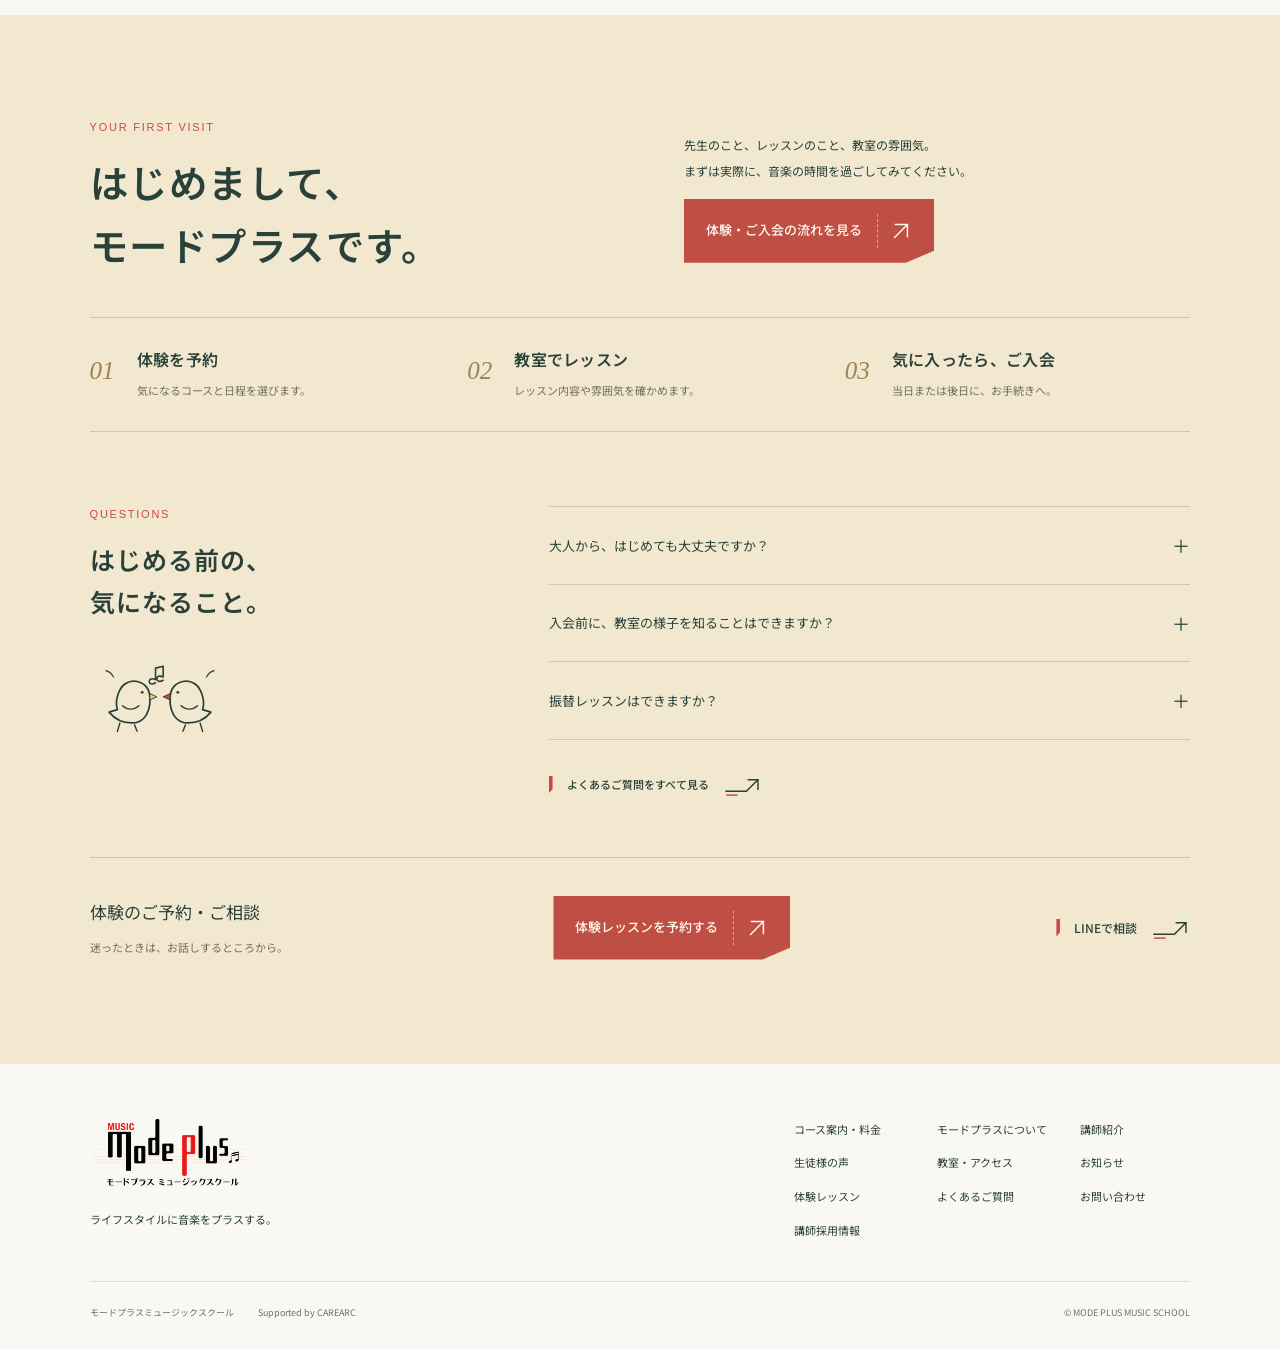
==== commit 184d0214: "WIP: Aboutの講師写真を人物のいない教室写真へ差し替え" ====
--- a/index.html
+++ b/index.html
@@ -93,7 +93,7 @@
       <div class="about-intro"><div><p class="eyebrow">ABOUT MODE PLUS</p><h2 id="about-title"><span class="text-chunk">音楽を、</span><br><span class="text-chunk">一人ひとりの人生に。</span></h2></div><div class="about-message"><p>うれしい日も、ちょっとがんばりたい日も。<br>音楽がそばにあると、毎日は少し豊かになる。</p><p>モードプラスは、清澄白河と住吉の音楽教室。<br>子どもから大人まで、一人ひとりの心に寄り添い、<br class="desktop-only">音楽とともに歩む時間を大切にしています。</p></div><img class="about-illustration" src="img/illustrations/piano-line.svg" width="220" height="160" alt="" loading="lazy"></div>
       <div class="numbers-heading"><h3>数字で見るモードプラス</h3><span aria-hidden="true">A LITTLE ABOUT US</span></div>
       <dl class="numbers"><div><dt>地域と歩んできた時間</dt><dd>14<small>年</small></dd></div><div><dt>在籍する生徒</dt><dd><small>約</small>220<small>名</small></dd></div><div><dt>音楽を伝える講師</dt><dd>15<small>名</small></dd></div></dl><p class="numbers-note">※2026年9月時点</p>
-      <div class="values"><div class="values-photo"><img src="img/renewal/adult-lesson.webp" width="1000" height="667" alt="大人の生徒の演奏に寄り添うピアノ講師" loading="lazy" decoding="async"><span>「好き」のかたちは、人それぞれ。</span></div><div class="values-copy"><h3>私たちが大切にしていること</h3><ol><li><span>01</span><div><h4>一人ひとりに、寄り添う。</h4><p>興味も目標も、進むペースもそれぞれ。<br>講師が向き合い、その人らしい学びを支えます。</p></div></li><li><span>02</span><div><h4>楽しむ気持ちを、育てる。</h4><p>親子で音にふれる時間から、憧れの一曲まで。<br>「もっとやってみたい」を大切にします。</p></div></li><li><span>03</span><div><h4>音楽を、身近なものに。</h4><p>清澄白河と住吉の2つの教室で、<br>暮らしの中に音楽の居場所をつくります。</p></div></li></ol></div></div>
+      <div class="values"><div class="values-photo"><img src="img/renewal/kiyosumi-classroom.webp" width="1000" height="556" alt="ピアノと木の床が広がる清澄白河教室のレッスン空間" loading="lazy" decoding="async"><span>「好き」のかたちは、人それぞれ。</span></div><div class="values-copy"><h3>私たちが大切にしていること</h3><ol><li><span>01</span><div><h4>一人ひとりに、寄り添う。</h4><p>興味も目標も、進むペースもそれぞれ。<br>講師が向き合い、その人らしい学びを支えます。</p></div></li><li><span>02</span><div><h4>楽しむ気持ちを、育てる。</h4><p>親子で音にふれる時間から、憧れの一曲まで。<br>「もっとやってみたい」を大切にします。</p></div></li><li><span>03</span><div><h4>音楽を、身近なものに。</h4><p>清澄白河と住吉の2つの教室で、<br>暮らしの中に音楽の居場所をつくります。</p></div></li></ol></div></div>
       <div class="section-end"><a class="play-link" href="https://modepluspf.com/greeting/"><span>モードプラスについて詳しく</span><i aria-hidden="true">↗</i></a></div>
     </div></section>
 
--- a/home.css
+++ b/home.css
@@ -107,7 +107,7 @@
 .numbers dt{font-size:12px;letter-spacing:.03em}.numbers dd{font-family:Georgia,'Times New Roman',serif;font-size:83px;font-weight:400;letter-spacing:-.065em;line-height:1.15;margin:12px 0 0;color:#3d604b}
 .numbers dd small{font-family:var(--sans);font-size:15px;letter-spacing:0;margin-inline:8px}.numbers-note{text-align:right;font-size:9px;color:var(--muted);margin-top:10px}
 .values{display:grid;grid-template-columns:1fr 1fr;gap:8%;margin-top:65px;align-items:center}
-.values-photo{position:relative;aspect-ratio:1.04}.values-photo img{width:100%;height:100%;object-fit:cover;object-position:34% 50%;border-radius:2px 2px 58px 2px}.values-photo>span{position:absolute;left:20px;bottom:20px;background:var(--paper);padding:7px 12px;font-size:10px;transform:rotate(-3deg)}
+.values-photo{position:relative;aspect-ratio:1.04}.values-photo img{width:100%;height:100%;object-fit:cover;object-position:left center;border-radius:2px 2px 58px 2px}.values-photo>span{position:absolute;left:20px;bottom:20px;background:var(--paper);padding:7px 12px;font-size:10px;transform:rotate(-3deg)}
 .values-copy>h3{font-size:19px;margin-bottom:21px}.values-copy li{display:flex;gap:17px;border-top:1px solid #c8d0c1;padding:19px 0}.values-copy li>span{font-family:Georgia,serif;font-style:italic;font-size:20px;color:#839179}.values-copy h4{font-size:17px;margin-bottom:8px;letter-spacing:.025em}.values-copy p{font-size:11px;line-height:1.9;color:#62705e}
 
 /* Introduce the teaching team as a whole; individual profiles belong to the directory. */
